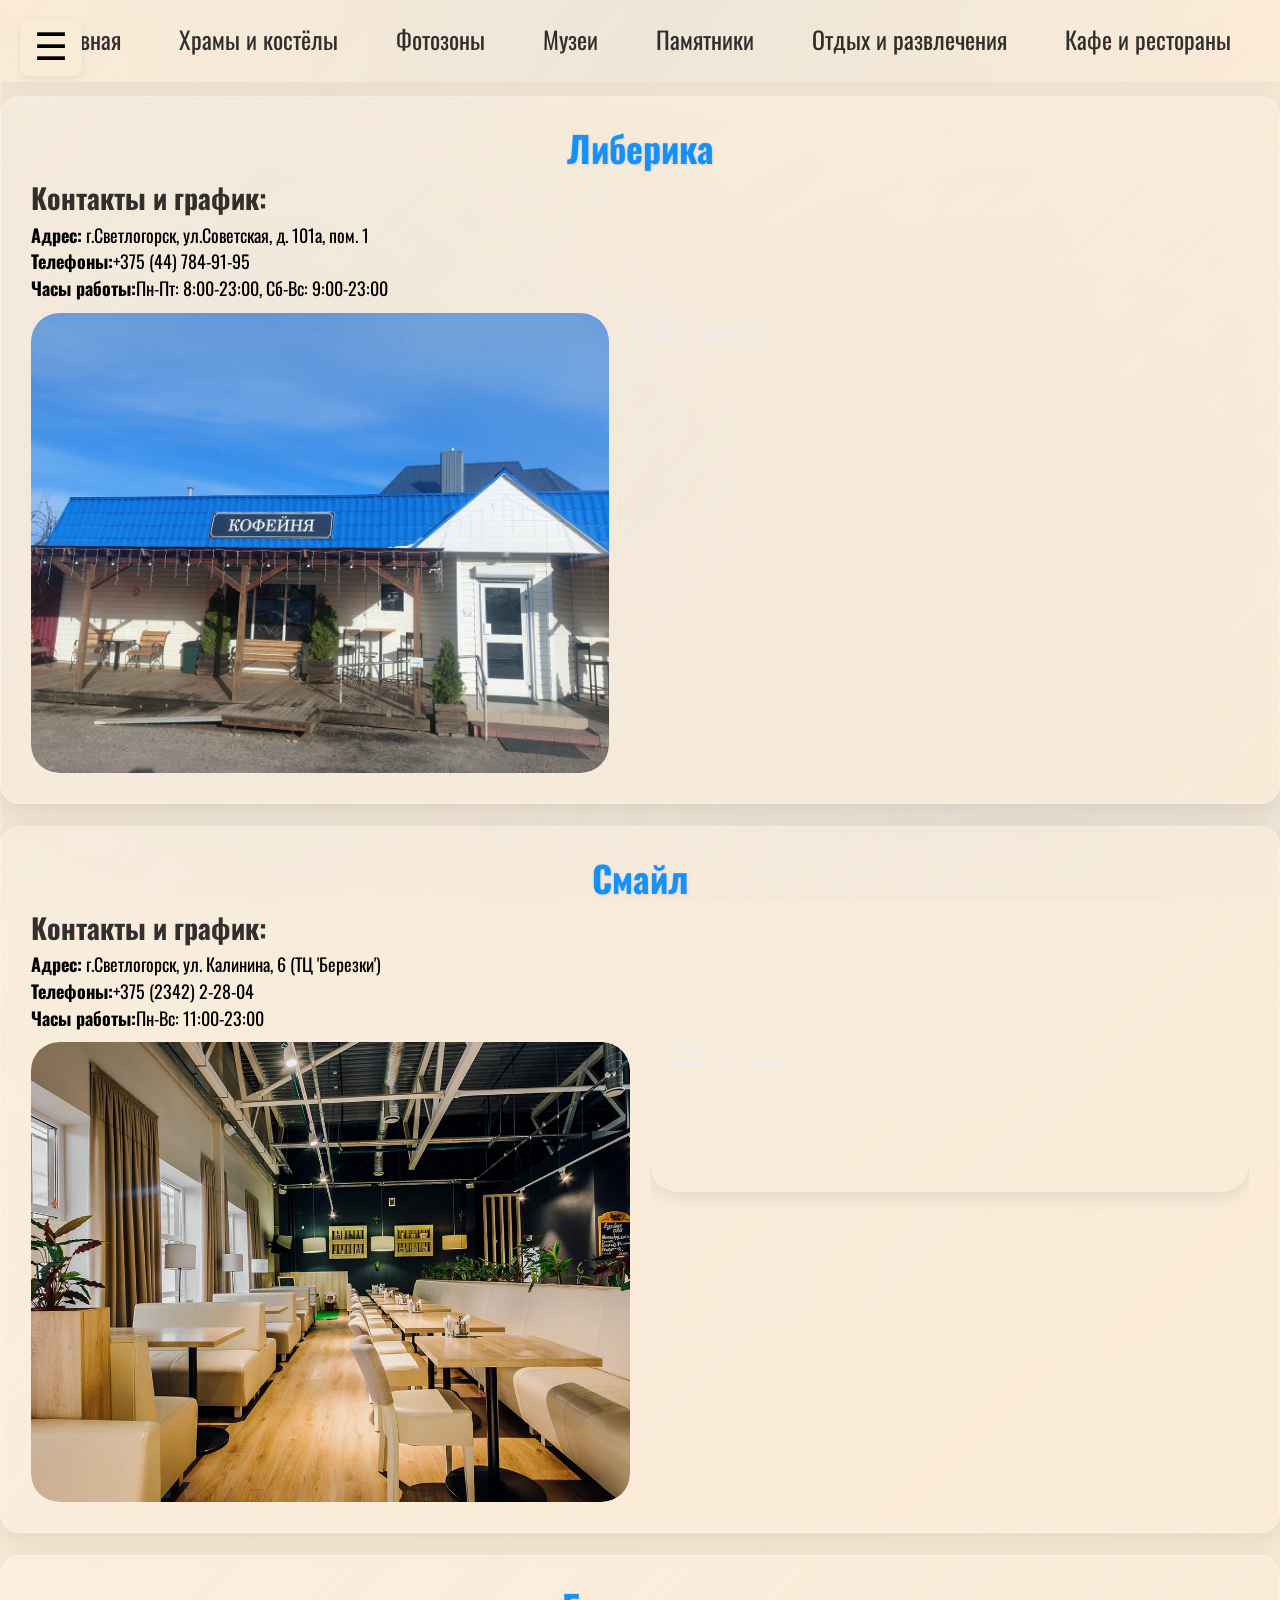
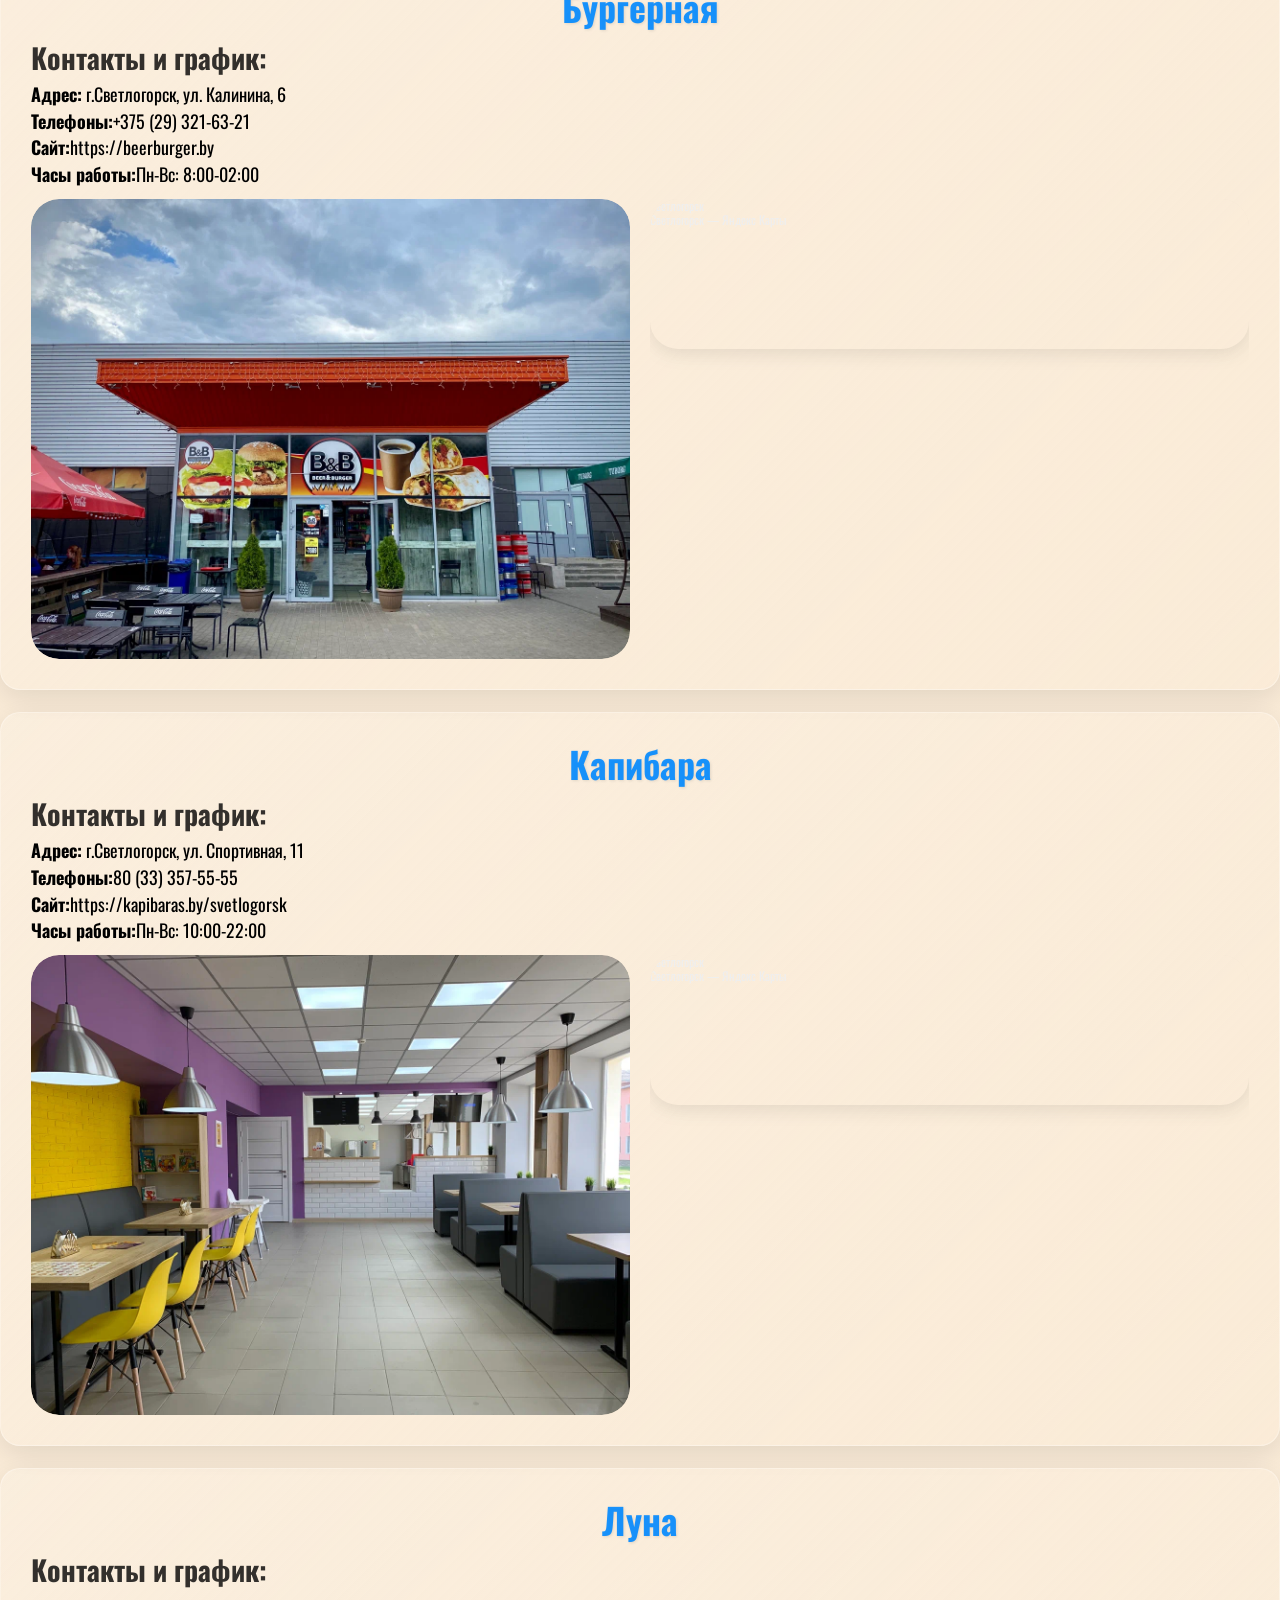
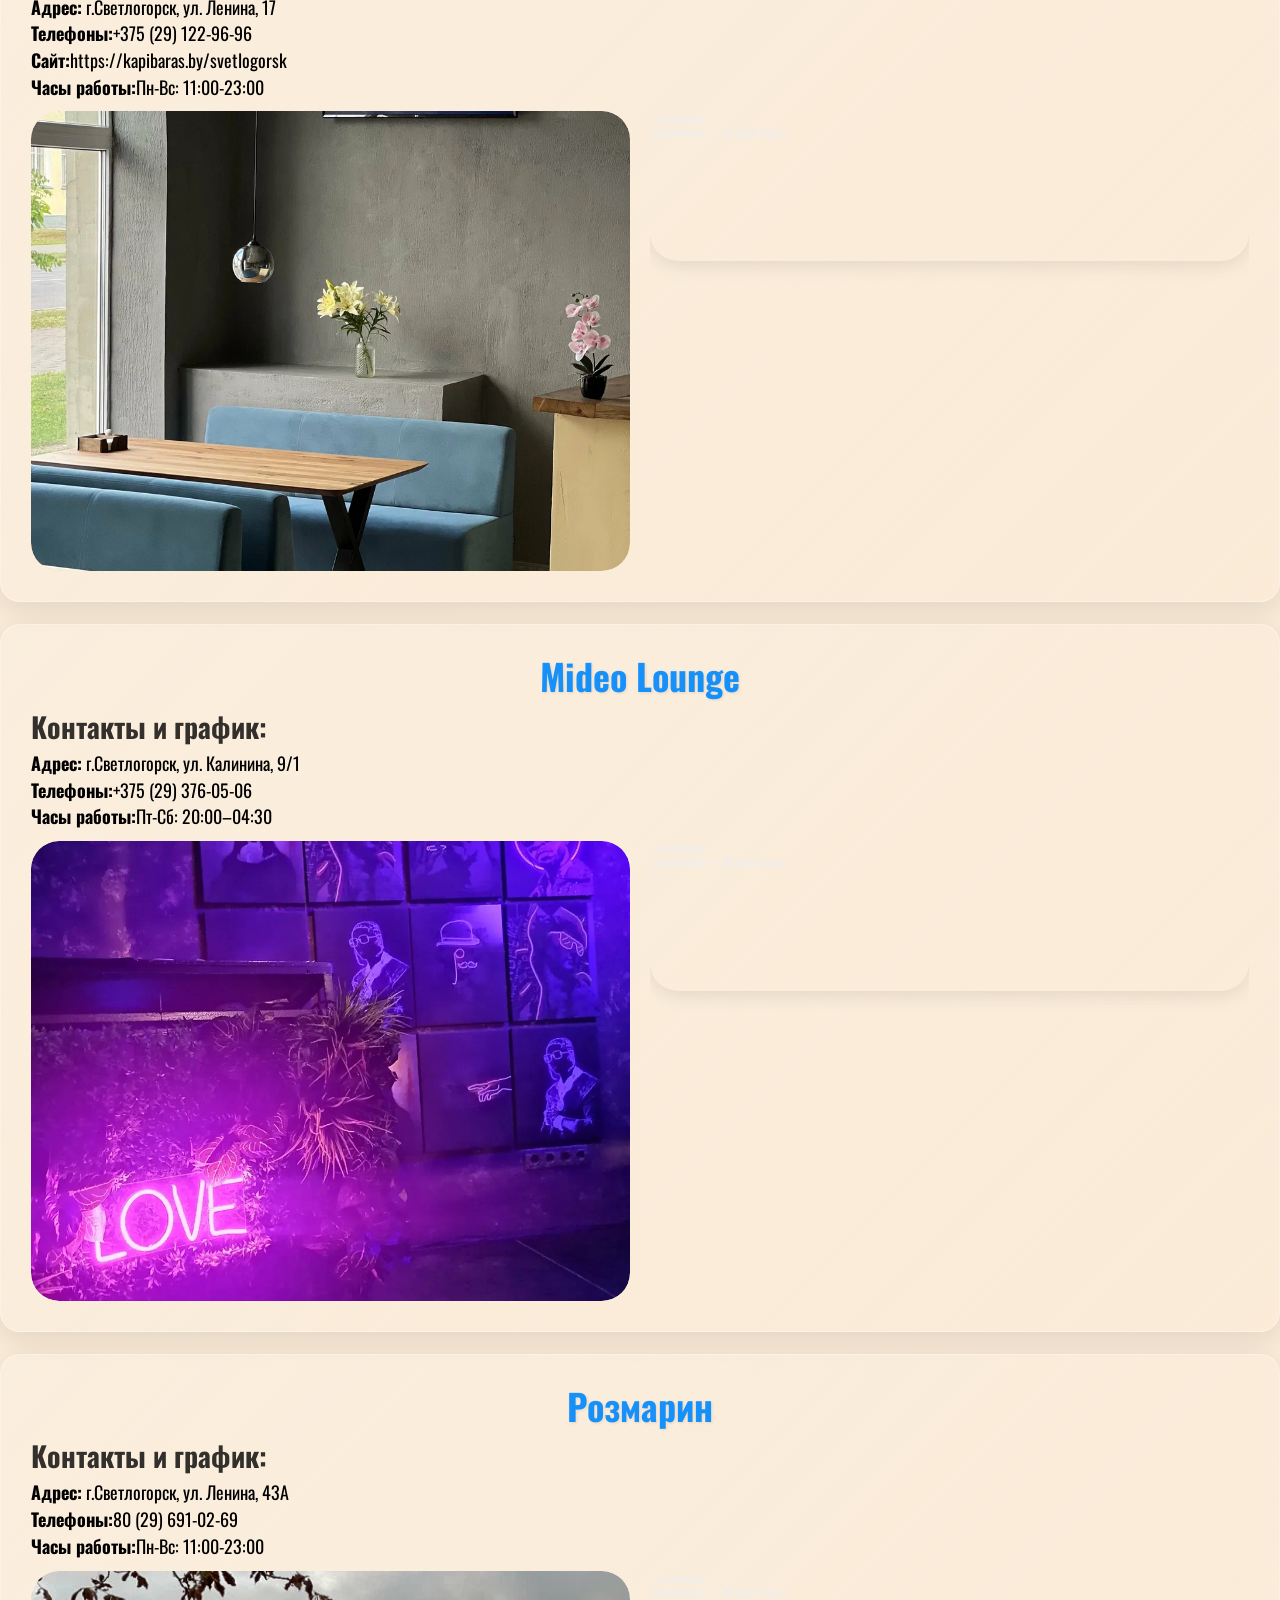
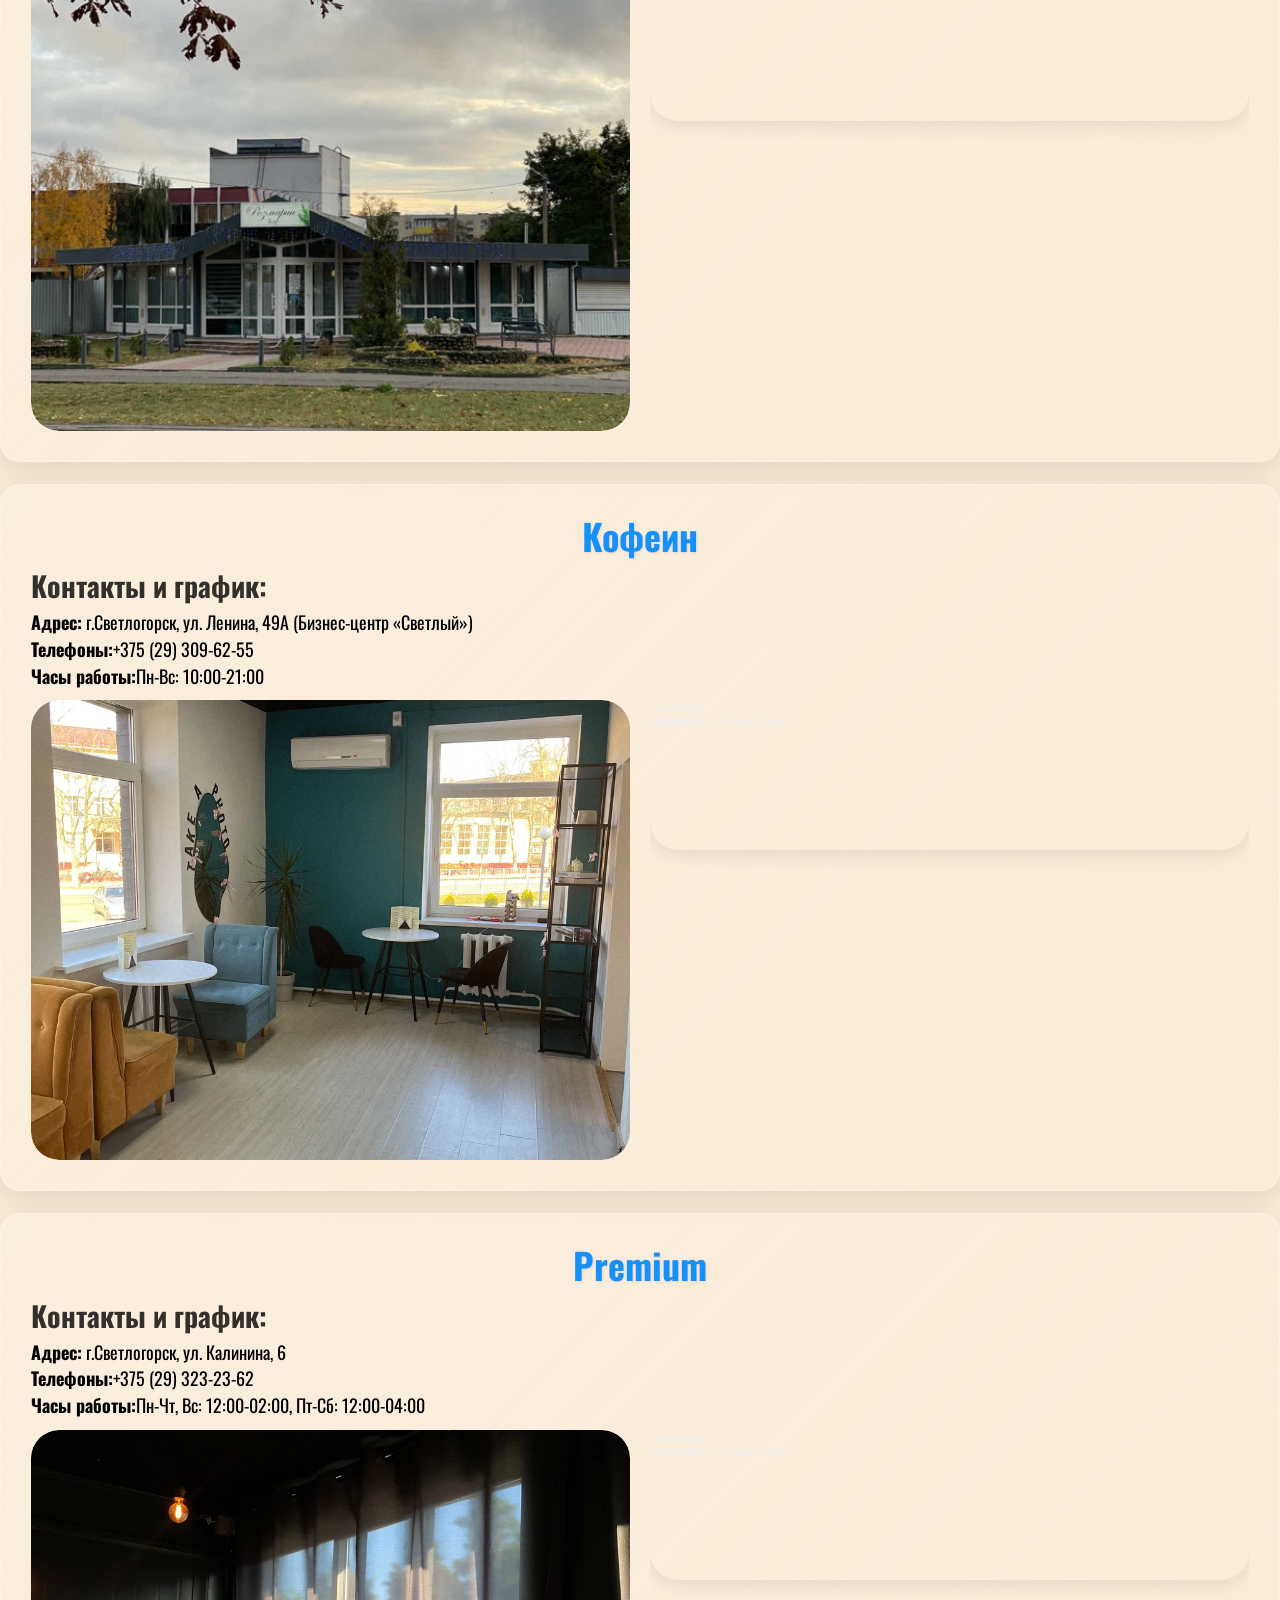
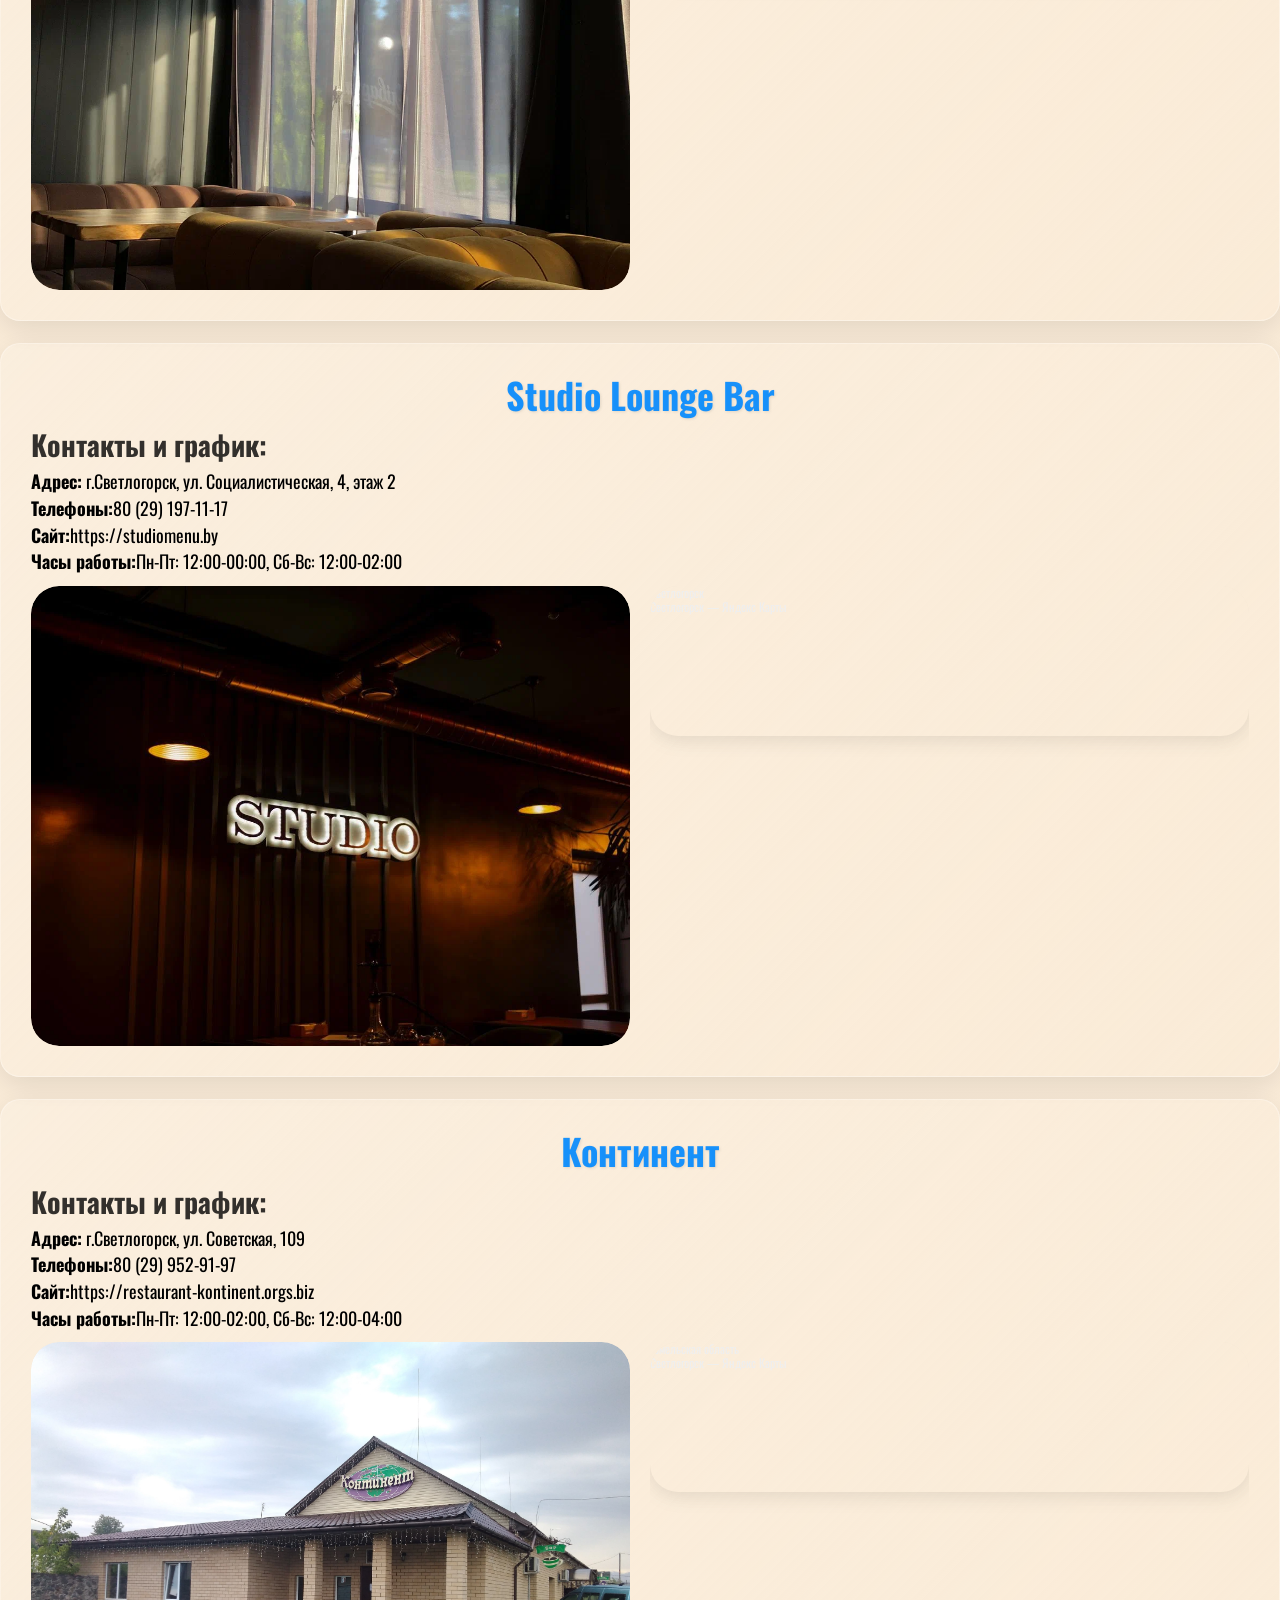
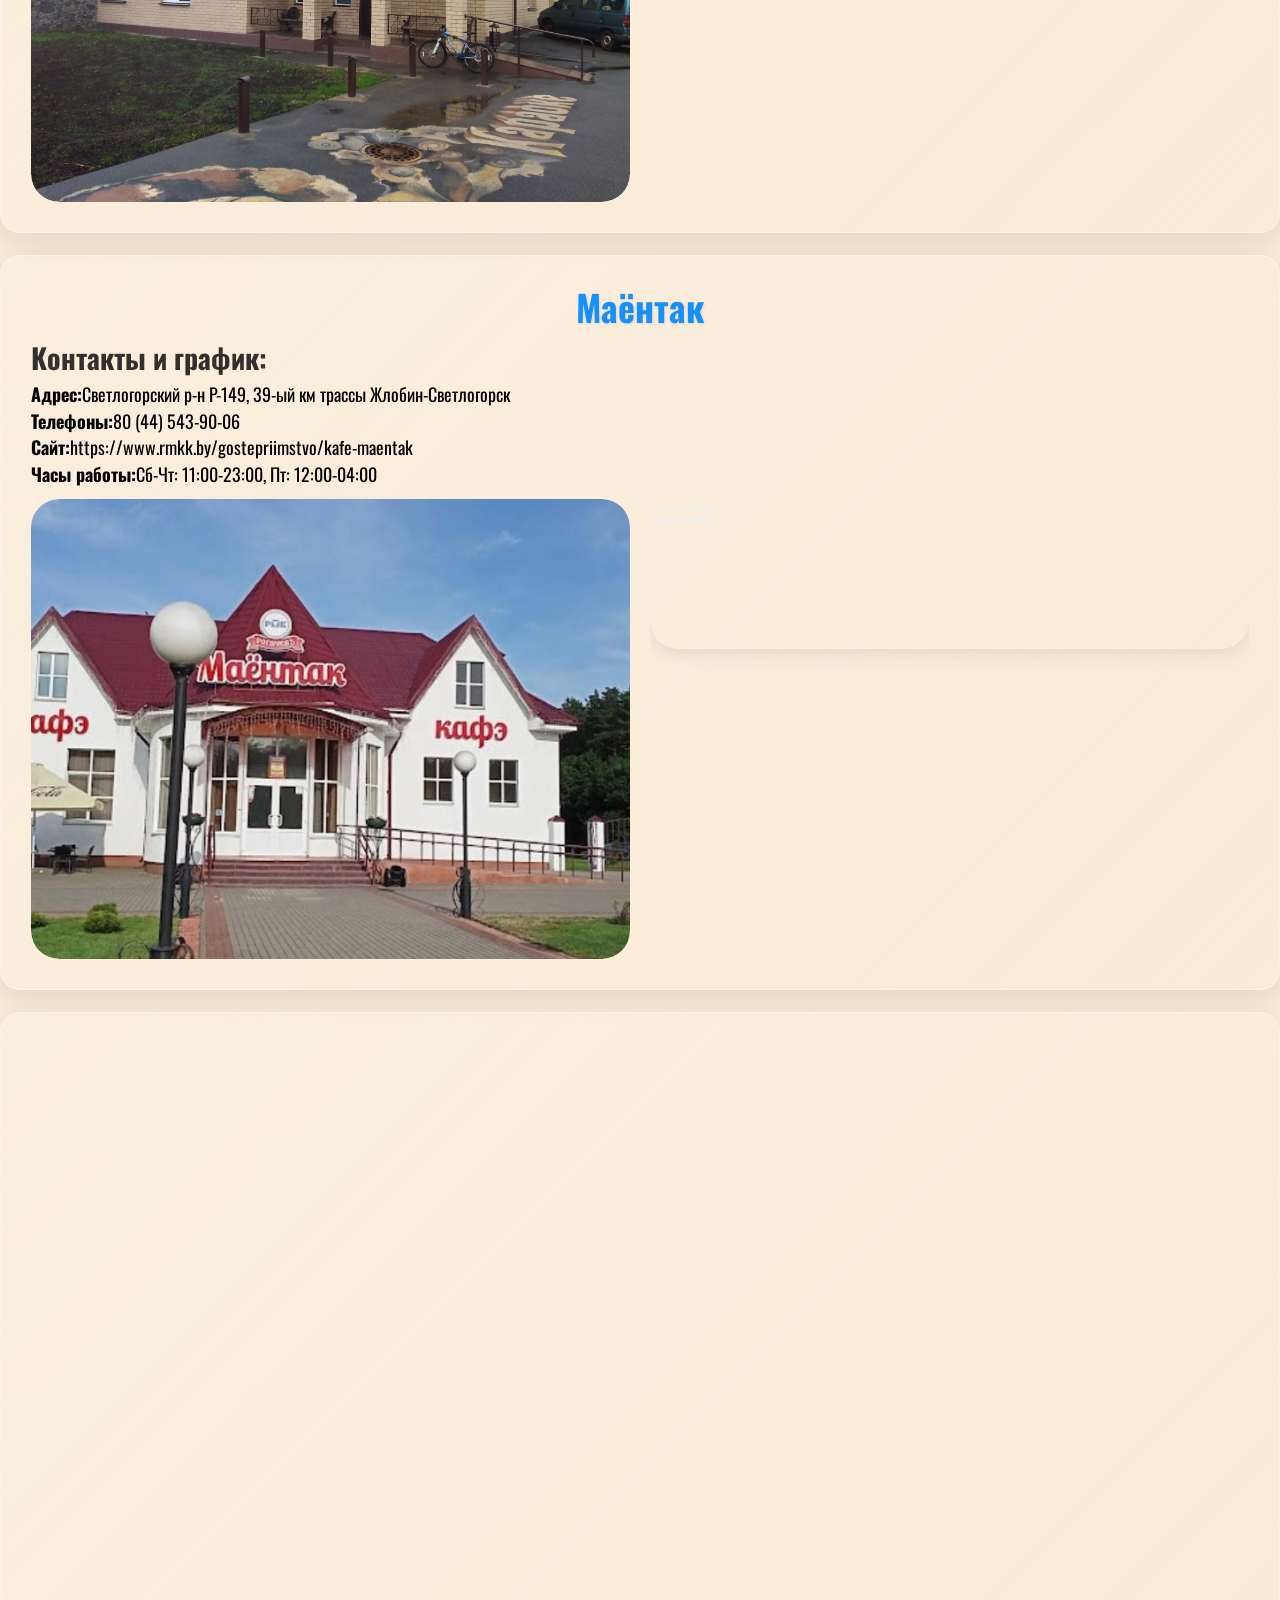
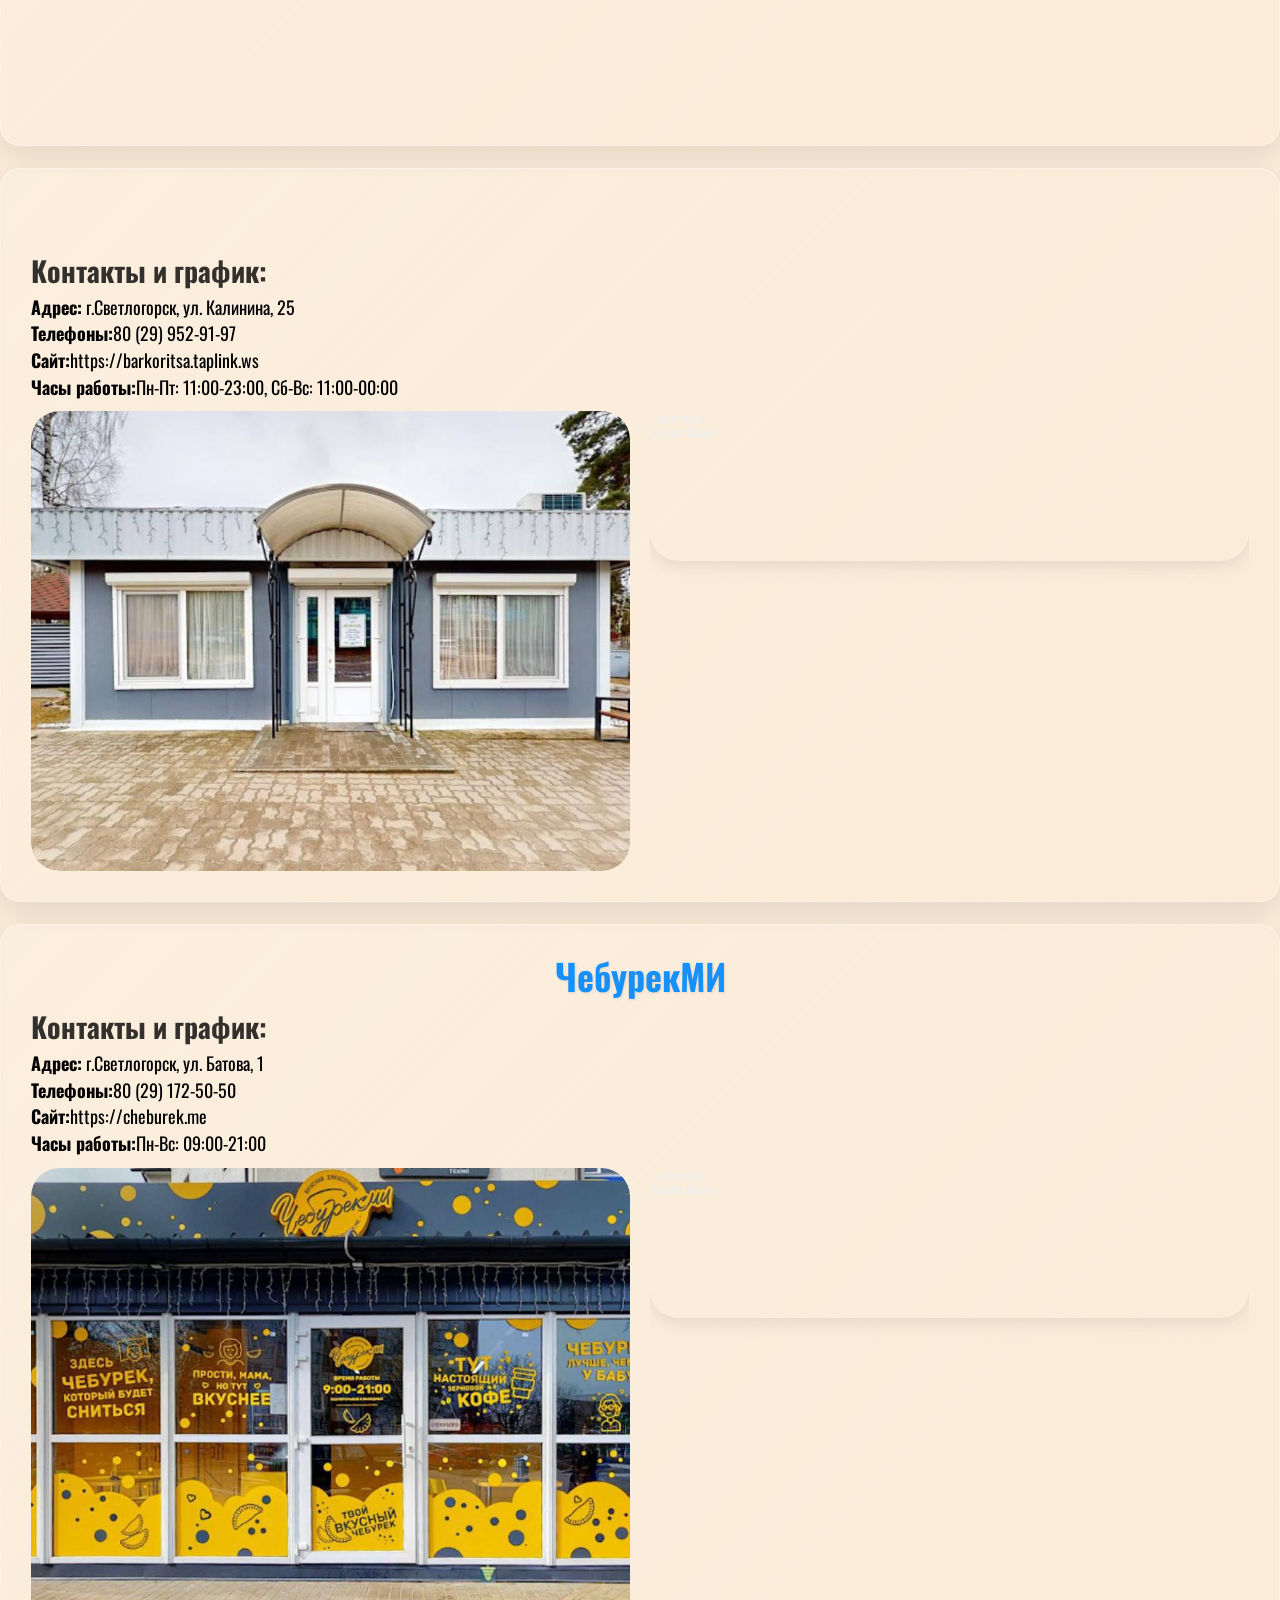
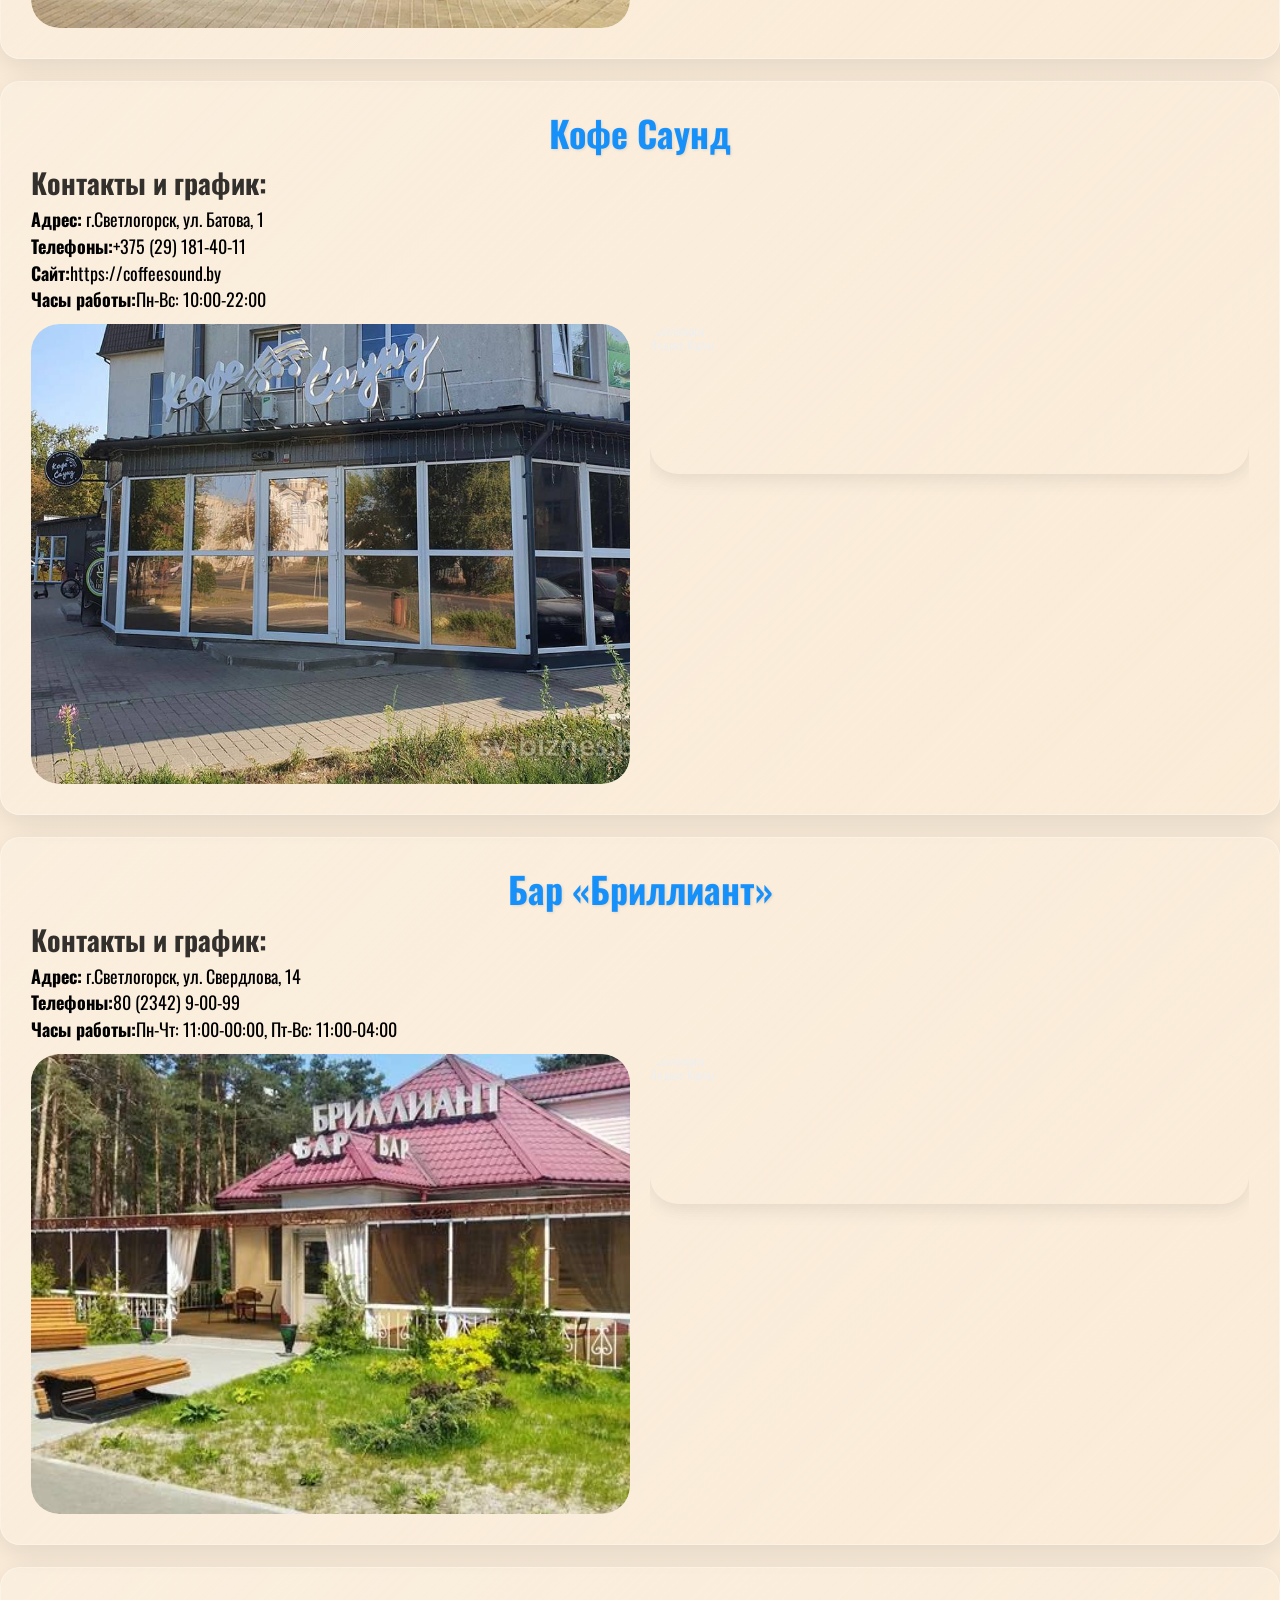
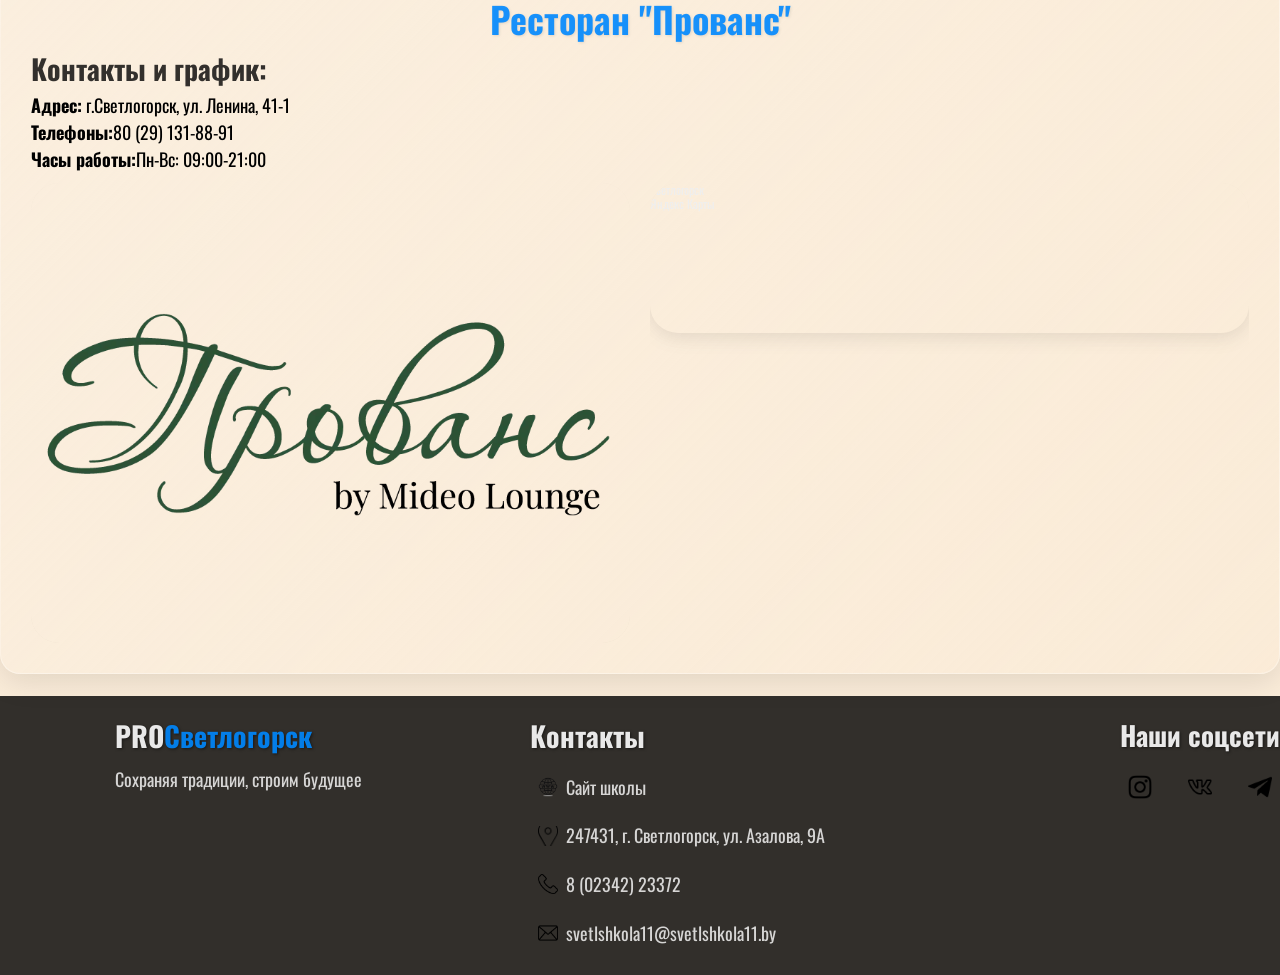
==== cafe.html @ 997e1ad8 "a" ====
<!DOCTYPE html>
<html lang="en">
<head>
    <meta charset="UTF-8">
    <meta name="viewport" content="width=device-width, initial-scale=1.0">
    <meta name="description" content="">
    <meta name="keywords" content="">
    <link type="image/x-icon" href="img/png/fav.ico" rel="shortcut icon">
    <link type="Image/x-icon" href="img/png/fav.ico" rel="icon">
    <link rel="preconnect" href="https://fonts.googleapis.com">
    <link rel="preconnect" href="https://fonts.gstatic.com" crossorigin>
    <link href="https://fonts.googleapis.com/css2?family=Oswald:wght@200..700&display=swap" rel="stylesheet">
    <link rel="stylesheet" href="normalize.css">
    <link rel="stylesheet" href="style.css">
    <title>Кафе и рестораны</title>
</head>
<body>

    <div class="burger-menu" id="burgerMenu">
        <span class="burger-icon" id="burgerIcon">&#9776;</span>
        <nav class="burger-nav" id="burgerNav">
            <span class="close-burger" id="closeBurger">&times;</span>
            <ul>
                <li><a href="#liberica">Либерика</a></li>
                <li><a href="#smile">Смайл</a></li>
                <li><a href="#burger">Бургерная</a></li>
                <li><a href="#kapibara">Капибара</a></li>
                <li><a href="#luna">Луна</a></li>
                <li><a href="#mideo">Mideo Lounge</a></li>
                <li><a href="#rozmarin">Розмарин</a></li>
                <li><a href="#kofein">Кофеин</a></li>
                <li><a href="#premium">Premium</a></li>
                <li><a href="#studio">Studio Lounge Bar</a></li>
                <li><a href="#kontinent">Континент</a></li>
                <li><a href="#maentak">Маёнтак</a></li>
                <li><a href="#matrix">Боулинг-клуб «Матрица»</a></li>
                <li><a href="#koritsa">Корица</a></li>
                <li><a href="#cheburekmi">ЧебурекМИ</a></li>
                <li><a href="#coffeesound">Кофе Саунд</a></li>
                <li><a href="#brilliant">Бар «Бриллиант»</a></li>
                <li><a href="#provence">Ресторан "Прованс"</a></li>
            </ul>
        </nav>
    </div>

    <header>
        <div class="burger-menu540" id="burgerMenu">
            <span class="burger-icon540" id="burgerIcon">Навигация</span>
            <nav class="burger-nav540" id="burgerNav">
                <span class="close-burger540" id="closeBurger">&times;</span>
                <ul>
                     <li><a href="index.html">Главная</a></li>
                    <li><a href="chram.html">Храмы и костёлы</a></li>
                    <li><a href="photo.html">Фотозоны</a></li>
                    <li><a href="musei.html">Музеи</a></li>
                    <li><a href="pamyat.html">Памятники</a></li>
                    <li><a href="otdyx.html">Отдых и развлечения</a></li>
                    <li><a href="cafe.html">Кафе и рестораны</a></li>
                </ul>
            </nav>
        </div>
        <div class="header__top">
            <div class="container">
                <div class="menu">
                    <ul>
                        <li><a href="index.html">Главная</a></li>
                        <li><a href="chram.html">Храмы и костёлы</a></li>
                        <li><a href="photo.html">Фотозоны</a></li>
                        <li><a href="musei.html">Музеи</a></li>
                        <li><a href="pamyat.html">Памятники</a></li>
                        <li><a href="otdyx.html">Отдых и развлечения</a></li>
                        <li><a href="cafe.html">Кафе и рестораны</a></li>
                    </ul>
                </div>
            </div>
        </div>
        <div class="header__bot">
        </div>
    </header>
    <section class="otdel__info">
        <div class="container">
            <div class="cards">
                <div class="card" id="liberica">
                    <h2>Либерика</h2>
                    <h3>Контакты и график:</h3>
                    <ul>
                        <li><strong>Адрес:</strong> г.Светлогорск, ул.Советская, д. 101а, пом. 1</li>
                        <li><strong>Телефоны:</strong><a href="tel:+375447849195">+375 (44) 784-91-95</a></li>
                        <li><strong>Часы работы:</strong>Пн-Пт: 8:00-23:00, Сб-Вс: 9:00-23:00</li>
                    </ul>
                    <div class="card__info">
                        <div class="card__photo">
                            <img src="img/png/cafe1.webp" alt="cafe">
                        </div>
                        <div class="cr__map" style="position:relative;overflow:hidden;">
                            <a href="https://yandex.by/maps/26004/svetlogorsk/?utm_medium=mapframe&utm_source=maps" style="color:#eee;font-size:12px;position:absolute;top:0px;">Светлогорск</a>
                            <a href="https://yandex.by/maps/26004/svetlogorsk/?ll=29.747437%2C52.638825&utm_medium=mapframe&utm_source=maps&z=20.65" style="color:#eee;font-size:12px;position:absolute;top:14px;">Светлогорск — Яндекс Карты</a>
                            <iframe src="https://yandex.by/map-widget/v1/?ll=29.747437%2C52.638825&z=20.65" width="620" height="460" frameborder="0" allowfullscreen="true" style="position:relative;"></iframe>
                        </div>
                    </div>
                </div>
                <div class="card" id="smile">
                    <h2>Смайл</h2>
                    <h3>Контакты и график:</h3>
                    <ul>
                        <li><strong>Адрес:</strong> г.Светлогорск, ул. Калинина, 6 (ТЦ 'Березки')</li>
                        <li><strong>Телефоны:</strong><a href="tel:+375234222804">+375 (2342) 2-28-04</a></li>
                        <li><strong>Часы работы:</strong>Пн-Вс: 11:00-23:00</li>
                    </ul>
                    <div class="card__info">
                        <div class="card__photo">
                            <img src="img/png/cafe2.webp" alt="cafe">
                        </div>
                        <div class="card__map">
                            <div class="cr__map" style="position:relative;overflow:hidden;">
                                <a href="https://yandex.by/maps/26004/svetlogorsk/?utm_medium=mapframe&utm_source=maps" style="color:#eee;font-size:12px;position:absolute;top:0px;">Светлогорск</a>
                                <a href="https://yandex.by/maps/26004/svetlogorsk/?indoorLevel=1&ll=29.734857%2C52.628182&utm_medium=mapframe&utm_source=maps&z=20.45" style="color:#eee;font-size:12px;position:absolute;top:14px;">Светлогорск — Яндекс Карты</a>
                                <iframe src="https://yandex.by/map-widget/v1/?indoorLevel=1&ll=29.734857%2C52.628182&z=20.45" width="620" height="460" frameborder="0" allowfullscreen="true" style="position:relative;"></iframe>
                            </div>
                        </div>
                    </div>
                </div>
                <div class="card" id="burger">
                    <h2>Бургерная</h2>
                    <h3>Контакты и график:</h3>
                    <ul>
                        <li><strong>Адрес:</strong> г.Светлогорск, ул. Калинина, 6</li>
                        <li><strong>Телефоны:</strong><a href="tel:+375293216321">+375 (29) 321-63-21</a></li>
                        <li><strong>Сайт:</strong><a href="https://beerburger.by" target="_blank">https://beerburger.by</a></li>
                        <li><strong>Часы работы:</strong>Пн-Вс: 8:00-02:00</li>
                    </ul>
                    <div class="card__info">
                        <div class="card__photo">
                            <img src="img/png/cafe3.webp" alt="cafe">
                        </div>
                        <div class="card__map">
                            <div class="cr__map" style="position:relative;overflow:hidden;">
                                <a href="https://yandex.by/maps/26004/svetlogorsk/?utm_medium=mapframe&utm_source=maps" style="color:#eee;font-size:12px;position:absolute;top:0px;">Светлогорск</a>
                                <a href="https://yandex.by/maps/26004/svetlogorsk/?indoorLevel=1&ll=29.736048%2C52.627146&utm_medium=mapframe&utm_source=maps&z=20.6" style="color:#eee;font-size:12px;position:absolute;top:14px;">Светлогорск — Яндекс Карты</a>
                                <iframe src="https://yandex.by/map-widget/v1/?indoorLevel=1&ll=29.736048%2C52.627146&z=20.6" width="620" height="460" frameborder="0" allowfullscreen="true" style="position:relative;"></iframe>
                            </div>
                        </div>
                    </div>
                </div>
                <div class="card" id="kapibara">
                    <h2>Капибара</h2>
                    <h3>Контакты и график:</h3>
                    <ul>
                        <li><strong>Адрес:</strong> г.Светлогорск, ул. Спортивная, 11</li>
                        <li><strong>Телефоны:</strong><a href="tel:80333575555">80 (33) 357-55-55</a></li>
                        <li><strong>Сайт:</strong><a href="https://kapibaras.by/svetlogorsk" target="_blank">https://kapibaras.by/svetlogorsk</a></li>
                        <li><strong>Часы работы:</strong>Пн-Вс: 10:00-22:00</li>
                    </ul>
                    <div class="card__info">
                        <div class="card__photo">
                            <img src="img/png/cafe4.webp" alt="cafe">
                        </div>
                        <div class="card__map">
                            <div class="cr__map" style="position:relative;overflow:hidden;">
                                <a href="https://yandex.by/maps/26004/svetlogorsk/?utm_medium=mapframe&utm_source=maps" style="color:#eee;font-size:12px;position:absolute;top:0px;">Светлогорск</a>
                                <a href="https://yandex.by/maps/26004/svetlogorsk/?ll=29.749669%2C52.630924&utm_medium=mapframe&utm_source=maps&z=21" style="color:#eee;font-size:12px;position:absolute;top:14px;">Светлогорск — Яндекс Карты</a>
                                <iframe src="https://yandex.by/map-widget/v1/?ll=29.749669%2C52.630924&z=21" width="620" height="460" frameborder="0" allowfullscreen="true" style="position:relative;"></iframe>
                            </div>
                        </div>
                    </div>
                </div>
                <div class="card" id="luna">
                    <h2>Луна</h2>
                    <h3>Контакты и график:</h3>
                    <ul>
                        <li><strong>Адрес:</strong> г.Светлогорск, ул. Ленина, 17</li>
                        <li><strong>Телефоны:</strong><a href="tel:+375291229696">+375 (29) 122-96-96</a></li>
                        <li><strong>Сайт:</strong><a href="https://kapibaras.by/svetlogorsk" target="_blank">https://kapibaras.by/svetlogorsk</a></li>
                        <li><strong>Часы работы:</strong>Пн-Вс: 11:00-23:00</li>
                    </ul>
                    <div class="card__info">
                        <div class="card__photo">
                            <img src="img/png/cafe5.webp" alt="cafe">
                        </div>
                        <div class="card__map">
                            <div class="cr__map" style="position:relative;overflow:hidden;">
                                <a href="https://yandex.by/maps/26004/svetlogorsk/?utm_medium=mapframe&utm_source=maps" style="color:#eee;font-size:12px;position:absolute;top:0px;">Светлогорск</a>
                                <a href="https://yandex.by/maps/26004/svetlogorsk/?ll=29.756331%2C52.628864&utm_medium=mapframe&utm_source=maps&z=20.6" style="color:#eee;font-size:12px;position:absolute;top:14px;">Светлогорск — Яндекс Карты</a>
                                <iframe src="https://yandex.by/map-widget/v1/?ll=29.756331%2C52.628864&z=20.6" width="620" height="460" frameborder="0" allowfullscreen="true" style="position:relative;"></iframe>
                            </div>
                        </div>
                    </div>
                </div>
                <div class="card" id="mideo">
                    <h2>Mideo Lounge</h2>
                    <h3>Контакты и график:</h3>
                    <ul>
                        <li><strong>Адрес:</strong> г.Светлогорск, ул. Калинина, 9/1</li>
                        <li><strong>Телефоны:</strong><a href="tel:+375293760506">+375 (29) 376-05-06</a></li>
                        <li><strong>Часы работы:</strong>Пт-Сб: 20:00–04:30</li>
                    </ul>
                    <div class="card__info">
                        <div class="card__photo">
                            <img src="img/png/cafe6.webp" alt="cafe">
                        </div>
                        <div class="card__map">
                            <div class="cr__map" style="position:relative;overflow:hidden;">
                                <a href="https://yandex.by/maps/26004/svetlogorsk/?utm_medium=mapframe&utm_source=maps" style="color:#eee;font-size:12px;position:absolute;top:0px;">Светлогорск</a>
                                <a href="https://yandex.by/maps/26004/svetlogorsk/?ll=29.730479%2C52.625620&utm_medium=mapframe&utm_source=maps&z=21" style="color:#eee;font-size:12px;position:absolute;top:14px;">Светлогорск — Яндекс Карты</a>
                                <iframe src="https://yandex.by/map-widget/v1/?ll=29.730479%2C52.625620&z=21" width="620" height="460" frameborder="0" allowfullscreen="true" style="position:relative;"></iframe>
                            </div>
                        </div>
                    </div>
                </div>
                <div class="card" id="rozmarin">
                    <h2>Розмарин</h2>
                    <h3>Контакты и график:</h3>
                    <ul>
                        <li><strong>Адрес:</strong> г.Светлогорск, ул. Ленина, 43А</li>
                        <li><strong>Телефоны:</strong><a href="tel:80296910269">80 (29) 691-02-69</a></li>
                        <li><strong>Часы работы:</strong>Пн-Вс: 11:00-23:00</li>
                    </ul>
                    <div class="card__info">
                        <div class="card__photo">
                            <img src="img/png/cafe7.webp" alt="cafe">
                        </div>
                        <div class="card__map">
                            <div class="cr__map" style="position:relative;overflow:hidden;">
                                <a href="https://yandex.by/maps/26004/svetlogorsk/?utm_medium=mapframe&utm_source=maps" style="color:#eee;font-size:12px;position:absolute;top:0px;">Светлогорск</a>
                                <a href="https://yandex.by/maps/26004/svetlogorsk/?ll=29.744939%2C52.633164&utm_medium=mapframe&utm_source=maps&z=21" style="color:#eee;font-size:12px;position:absolute;top:14px;">Светлогорск — Яндекс Карты</a>
                                <iframe src="https://yandex.by/map-widget/v1/?ll=29.744939%2C52.633164&z=21" width="620" height="460" frameborder="0" allowfullscreen="true" style="position:relative;"></iframe>
                            </div>
                        </div>
                    </div>
                </div>
                <div class="card" id="kofein">
                    <h2>Кофеин</h2>
                    <h3>Контакты и график:</h3>
                    <ul>
                        <li><strong>Адрес:</strong> г.Светлогорск, ул. Ленина, 49А (Бизнес-центр «Светлый»)</li>
                        <li><strong>Телефоны:</strong><a href="tel:+375293096255">+375 (29) 309-62-55</a></li>
                        <li><strong>Часы работы:</strong>Пн-Вс: 10:00-21:00</li>
                    </ul>
                    <div class="card__info">
                        <div class="card__photo">
                            <img src="img/png/cafe8.webp" alt="cafe">
                        </div>
                        <div class="card__map">
                            <div class="cr__map" style="position:relative;overflow:hidden;">
                                <a href="https://yandex.by/maps/26004/svetlogorsk/?utm_medium=mapframe&utm_source=maps" style="color:#eee;font-size:12px;position:absolute;top:0px;">Светлогорск</a>
                                <a href="https://yandex.by/maps/26004/svetlogorsk/?ll=29.737858%2C52.635715&utm_medium=mapframe&utm_source=maps&z=21" style="color:#eee;font-size:12px;position:absolute;top:14px;">Светлогорск — Яндекс Карты</a>
                                <iframe src="https://yandex.by/map-widget/v1/?ll=29.737858%2C52.635715&z=21" width="620" height="460" frameborder="0" allowfullscreen="true" style="position:relative;"></iframe>
                            </div>
                        </div>
                    </div>
                </div>
                <div class="card" id="premium">
                    <h2>Premium</h2>
                    <h3>Контакты и график:</h3>
                    <ul>
                        <li><strong>Адрес:</strong> г.Светлогорск, ул. Калинина, 6</li>
                        <li><strong>Телефоны:</strong><a href="tel:+375293232362">+375 (29) 323-23-62</a></li>
                        <li><strong>Часы работы:</strong>Пн-Чт, Вс: 12:00-02:00, Пт-Сб: 12:00-04:00</li>
                    </ul>
                    <div class="card__info">
                        <div class="card__photo">
                            <img src="img/png/cafe9.webp" alt="cafe">
                        </div>
                        <div class="card__map">
                            <div class="cr__map" style="position:relative;overflow:hidden;">
                                <a href="https://yandex.by/maps/26004/svetlogorsk/?utm_medium=mapframe&utm_source=maps" style="color:#eee;font-size:12px;position:absolute;top:0px;">Светлогорск</a>
                                <a href="https://yandex.by/maps/26004/svetlogorsk/?indoorLevel=1&ll=29.736048%2C52.627146&utm_medium=mapframe&utm_source=maps&z=20.6" style="color:#eee;font-size:12px;position:absolute;top:14px;">Светлогорск — Яндекс Карты</a>
                                <iframe src="https://yandex.by/map-widget/v1/?indoorLevel=1&ll=29.736048%2C52.627146&z=20.6" width="620" height="460" frameborder="0" allowfullscreen="true" style="position:relative;"></iframe>
                            </div>
                        </div>
                    </div>
                </div>
                <div class="card" id="studio">
                    <h2>Studio Lounge Bar</h2>
                    <h3>Контакты и график:</h3>
                    <ul>
                        <li><strong>Адрес:</strong> г.Светлогорск, ул. Социалистическая, 4, этаж 2</li>
                        <li><strong>Телефоны:</strong><a href="tel:80291971117">80 (29) 197-11-17</a></li>
                        <li><strong>Сайт:</strong><a href="https://studiomenu.by" target="_blank">https://studiomenu.by</a></li>
                        <li><strong>Часы работы:</strong>Пн-Пт: 12:00-00:00, Сб-Вс: 12:00-02:00</li>
                    </ul>
                    <div class="card__info">
                        <div class="card__photo">
                            <img src="img/png/cafe10.webp" alt="cafe">
                        </div>
                        <div class="card__map">
                            <div class="cr__map" style="position:relative;overflow:hidden;">
                                <a href="https://yandex.by/maps/26004/svetlogorsk/?utm_medium=mapframe&utm_source=maps" style="color:#eee;font-size:12px;position:absolute;top:0px;">Светлогорск</a>
                                <a href="https://yandex.by/maps/26004/svetlogorsk/?ll=29.749396%2C52.637285&utm_medium=mapframe&utm_source=maps&z=21" style="color:#eee;font-size:12px;position:absolute;top:14px;">Светлогорск — Яндекс Карты</a>
                                <iframe src="https://yandex.by/map-widget/v1/?ll=29.749396%2C52.637285&z=21" width="620" height="460" frameborder="0" allowfullscreen="true" style="position:relative;"></iframe>
                            </div>
                        </div>
                    </div>
                </div>
                <div class="card" id="kontinent">
                    <h2>Континент</h2>
                    <h3>Контакты и график:</h3>
                    <ul>
                        <li><strong>Адрес:</strong> г.Светлогорск, ул. Советская, 109</li>
                        <li><strong>Телефоны:</strong><a href="tel:80299529197">80 (29) 952-91-97</a></li>
                        <li><strong>Сайт:</strong><a href="https://restaurant-kontinent.orgs.biz" target="_blank">https://restaurant-kontinent.orgs.biz</a></li>
                        <li><strong>Часы работы:</strong>Пн-Пт: 12:00-02:00, Сб-Вс: 12:00-04:00</li>
                    </ul>
                    <div class="card__info">
                        <div class="card__photo">
                            <img src="img/png/ot7.jpg" alt="cafe">
                        </div>
                        <div class="card__map">
                            <div class="cr__map" style="position:relative;overflow:hidden;">
                                <a href="https://yandex.by/maps/29631/gomel-district/?utm_medium=mapframe&utm_source=maps" style="color:#eee;font-size:12px;position:absolute;top:0px;">Гомельская область</a>
                                <a href="https://yandex.by/maps/29631/gomel-district/?ll=29.744813%2C52.640065&utm_medium=mapframe&utm_source=maps&z=19.05" style="color:#eee;font-size:12px;position:absolute;top:14px;">Светлогорск — Яндекс Карты</a>
                                <iframe src="https://yandex.by/map-widget/v1/?ll=29.744813%2C52.640065&z=19.05" width="620" height="460" frameborder="0" allowfullscreen="true" style="position:relative;"></iframe>
                            </div>
                        </div>
                    </div>
                </div>
                <div class="card" id="maentak">
                    <h2>Маёнтак</h2>
                    <h3>Контакты и график:</h3>
                    <ul>
                        <li><strong>Адрес:</strong>Светлогорский р-н Р-149, 39-ый км трассы Жлобин-Светлогорск</li>
                        <li><strong>Телефоны:</strong><a href="tel:80445439006">80 (44) 543-90-06</a></li>
                        <li><strong>Сайт:</strong><a href="https://www.rmkk.by/gostepriimstvo/kafe-maentak" target="_blank">https://www.rmkk.by/gostepriimstvo/kafe-maentak</a></li>
                        <li><strong>Часы работы:</strong>Сб-Чт: 11:00-23:00, Пт: 12:00-04:00</li>
                    </ul>
                    <div class="card__info">
                        <div class="card__photo">
                            <img src="img/png/cafe12.jpg" alt="cafe">
                        </div>
                        <div class="card__map">
                            <div class="cr__map" style="position:relative;overflow:hidden;">
                                <a href="https://yandex.by/maps?utm_medium=mapframe&utm_source=maps" style="color:#eee;font-size:12px;position:absolute;top:0px;">Яндекс Карты</a>
                                <a href="https://yandex.by/maps/?ll=29.659632%2C52.679606&utm_medium=mapframe&utm_source=maps&z=20.05" style="color:#eee;font-size:12px;position:absolute;top:14px;">Яндекс Карты</a>
                                <iframe src="https://yandex.by/map-widget/v1/?ll=29.659632%2C52.679606&z=20.05" width="620" height="460" frameborder="0" allowfullscreen="true" style="position:relative;"></iframe>
                            </div>
                        </div>
                    </div>
                </div>
                <div class="card" id="matrix">
                    <h2>Боулинг-клуб «Матрица»</h2>
                    <h3>Контакты и график:</h3>
                    <ul>
                        <li><strong>Адрес:</strong> г.Светлогорск, ул. Лесная, 7</li>
                        <li><strong>Телефоны:</strong><a href="tel:+375447070718">+375 (44) 707-07-18</a>,<a href="tel:+375296212428"> +375 (29) 621-24-28</a></li>
                        <li><strong>Сайт:</strong><a href="https://matrixclub.by" target="_blank">https://matrixclub.by</a></li>
                        <li><strong>Часы работы:</strong>Пн – выходной, Вт-Чт: 17:00-23:00, Пт-Сб: 12:00-02:00, Вс: 12:00-23:00</li>
                    </ul>
                    <div class="card__info">
                        <div class="card__photo">
                            <img src="img/png/ot1.jpg" alt="cafe">
                        </div>
                        <div class="card__map">
                            <div class="cr__map" style="position:relative;overflow:hidden;">
                                <a href="https://yandex.by/maps/26004/svetlogorsk/?utm_medium=mapframe&utm_source=maps" style="color:#eee;font-size:12px;position:absolute;top:0px;">Светлогорск</a>
                                <a href="https://yandex.by/maps/26004/svetlogorsk/?ll=29.759235%2C52.624986&utm_medium=mapframe&utm_source=maps&z=19.6" style="color:#eee;font-size:12px;position:absolute;top:14px;">Светлогорск — Яндекс Карты</a>
                                <iframe src="https://yandex.by/map-widget/v1/?ll=29.759235%2C52.624986&z=19.6" width="620" height="460" frameborder="0" allowfullscreen="true" style="position:relative;"></iframe>
                            </div>
                        </div>
                    </div>
                </div>
                <div class="card" id="koritsa">
                    <h2>Корица</h2>
                    <h3>Контакты и график:</h3>
                    <ul>
                        <li><strong>Адрес:</strong> г.Светлогорск, ул. Калинина, 25</li>
                        <li><strong>Телефоны:</strong><a href="tel:80299529197">80 (29) 952-91-97</a></li>
                        <li><strong>Сайт:</strong><a href="https://barkoritsa.taplink.ws" target="_blank">https://barkoritsa.taplink.ws</a></li>
                        <li><strong>Часы работы:</strong>Пн-Пт: 11:00-23:00, Сб-Вс: 11:00-00:00</li>
                    </ul>
                    <div class="card__info">
                        <div class="card__photo">
                            <img src="img/png/cafe14.jpg" alt="cafe">
                        </div>
                        <div class="card__map">
                            <div class="cr__map" style="position:relative;overflow:hidden;">
                                <a href="https://yandex.by/maps/26004/svetlogorsk/?utm_medium=mapframe&utm_source=maps" style="color:#eee;font-size:12px;position:absolute;top:0px;">Светлогорск</a>
                                <a href="https://yandex.by/maps/26004/svetlogorsk/?ll=29.731145%2C52.632170&utm_medium=mapframe&utm_source=maps&z=21" style="color:#eee;font-size:12px;position:absolute;top:14px;">Яндекс Карты</a>
                                <iframe src="https://yandex.by/map-widget/v1/?ll=29.731145%2C52.632170&z=21" width="620" height="460" frameborder="0" allowfullscreen="true" style="position:relative;"></iframe>
                            </div>
                        </div>
                    </div>
                </div>
                <div class="card" id="cheburekmi">
                    <h2>ЧебурекМИ</h2>
                    <h3>Контакты и график:</h3>
                    <ul>
                        <li><strong>Адрес:</strong> г.Светлогорск, ул. Батова, 1</li>
                        <li><strong>Телефоны:</strong><a href="tel:80299529197">80 (29) 172-50-50</a></li>
                        <li><strong>Сайт:</strong><a href="https://cheburek.me" target="_blank">https://cheburek.me</a></li>
                        <li><strong>Часы работы:</strong>Пн-Вс: 09:00-21:00</li>
                    </ul>
                    <div class="card__info">
                        <div class="card__photo">
                            <img src="img/png/cafe15.jpg" alt="cafe">
                        </div>
                        <div class="card__map">
                            <div class="cr__map" style="position:relative;overflow:hidden;">
                                <a href="https://yandex.by/maps/26004/svetlogorsk/?utm_medium=mapframe&utm_source=maps" style="color:#eee;font-size:12px;position:absolute;top:0px;">Светлогорск</a>
                                <a href="https://yandex.by/maps/26004/svetlogorsk/?ll=29.739271%2C52.634738&utm_medium=mapframe&utm_source=maps&z=21" style="color:#eee;font-size:12px;position:absolute;top:14px;">Яндекс Карты</a>
                                <iframe src="https://yandex.by/map-widget/v1/?ll=29.739271%2C52.634738&z=21" width="620" height="460" frameborder="0" allowfullscreen="true" style="position:relative;"></iframe>
                            </div>
                        </div>
                    </div>
                </div>
                <div class="card" id="coffeesound">
                    <h2>Кофе Саунд</h2>
                    <h3>Контакты и график:</h3>
                    <ul>
                        <li><strong>Адрес:</strong> г.Светлогорск, ул. Батова, 1</li>
                        <li><strong>Телефоны:</strong><a href="tel:+375291814011">+375 (29) 181-40-11</a></li>
                        <li><strong>Сайт:</strong><a href="https://coffeesound.by" target="_blank">https://coffeesound.by</a></li>
                        <li><strong>Часы работы:</strong>Пн-Вс: 10:00-22:00</li>
                    </ul>
                    <div class="card__info">
                        <div class="card__photo">
                            <img src="img/png/cafe16.jpg" alt="cafe">
                        </div>
                        <div class="card__map">
                            <div class="cr__map" style="position:relative;overflow:hidden;">
                                <a href="https://yandex.by/maps/26004/svetlogorsk/?utm_medium=mapframe&utm_source=maps" style="color:#eee;font-size:12px;position:absolute;top:0px;">Светлогорск</a>
                                <a href="https://yandex.by/maps/26004/svetlogorsk/?ll=29.739458%2C52.634875&utm_medium=mapframe&utm_source=maps&z=21" style="color:#eee;font-size:12px;position:absolute;top:14px;">Яндекс Карты</a>
                                <iframe src="https://yandex.by/map-widget/v1/?ll=29.739458%2C52.634875&z=21" width="620" height="460" frameborder="0" allowfullscreen="true" style="position:relative;"></iframe>
                            </div>
                        </div>
                    </div>
                </div>
                <div class="card" id="brilliant">
                    <h2>Бар «Бриллиант»</h2>
                    <h3>Контакты и график:</h3>
                    <ul>
                        <li><strong>Адрес:</strong> г.Светлогорск, ул. Свердлова, 14</li>
                        <li><strong>Телефоны:</strong><a href="tel:80234290099">80 (2342) 9-00-99</a></li>
                        <li><strong>Часы работы:</strong>Пн-Чт: 11:00-00:00, Пт-Вс: 11:00-04:00</li>
                    </ul>
                    <div class="card__info">
                        <div class="card__photo">
                            <img src="img/png/cafe17.jpg" alt="cafe">
                        </div>
                        <div class="card__map">
                            <div class="cr__map" style="position:relative;overflow:hidden;">
                                <a href="https://yandex.by/maps/26004/svetlogorsk/?utm_medium=mapframe&utm_source=maps" style="color:#eee;font-size:12px;position:absolute;top:0px;">Светлогорск</a>
                                <a href="https://yandex.by/maps/26004/svetlogorsk/?ll=29.730749%2C52.628886&utm_medium=mapframe&utm_source=maps&z=20.52" style="color:#eee;font-size:12px;position:absolute;top:14px;">Яндекс Карты</a>
                                <iframe src="https://yandex.by/map-widget/v1/?ll=29.730749%2C52.628886&z=20.52" width="620" height="460" frameborder="0" allowfullscreen="true" style="position:relative;"></iframe>
                            </div>
                        </div>
                    </div>
                </div>
                <div class="card" id="provence">
                    <h2>Ресторан "Прованс"</h2>
                    <h3>Контакты и график:</h3>
                    <ul>
                        <li><strong>Адрес:</strong> г.Светлогорск, ул. Ленина, 41-1</li>
                        <li><strong>Телефоны:</strong><a href="tel:80291318891">80 (29) 131-88-91</a></li>
                        <li><strong>Часы работы:</strong>Пн-Вс: 09:00-21:00</li>
                    </ul>
                    <div class="card__info">
                        <div class="card__photo">
                            <img src="img/png/cafe18.webp" alt="cafe">
                        </div>
                        <div class="card__map">
                            <div class="cr__map" style="position:relative;overflow:hidden;">
                                <a href="https://yandex.by/maps/26004/svetlogorsk/?utm_medium=mapframe&utm_source=maps" style="color:#eee;font-size:12px;position:absolute;top:0px;">Светлогорск</a>
                                <a href="https://yandex.by/maps/26004/svetlogorsk/?ll=29.748441%2C52.631830&utm_medium=mapframe&utm_source=maps&z=20.4" style="color:#eee;font-size:12px;position:absolute;top:14px;">Яндекс Карты</a>
                                <iframe src="https://yandex.by/map-widget/v1/?ll=29.748441%2C52.631830&z=20.4" width="620" height="460" frameborder="0" allowfullscreen="true" style="position:relative;"></iframe>
                            </div>
                        </div>
                    </div>
                </div>
            </div>
        </div>
    </section>
    <footer>
        <div class="container">
            <div class="footer">
                <div class="footer__info">
                    <a href="index.html"><h2><span>PRO</span>Светлогорск</h2></a>
                    <p>Сохраняя традиции, строим будущее</p>
                </div>
                <div class="footer__contacts">
                    <h2>Контакты</h2>
                    <div class="site"><img class="noi" src="img/png/site.png" alt="site"><a href="https://svetlshkola11.by">Сайт школы</a></div>
                    <div class="adr"><img class="noi" src="img/png/adr.png" alt="adres"><p>247431, г. Светлогорск, ул. Азалова, 9А</p></div>
                    <div class="tel"><img class="noi" src="img/png/tel.png" alt="tel"><a href="tel:8(02342)23372">8 (02342) 23372</a></div>
                    <div class="mail"><img class="noi" src="img/png/mail.png" alt="mail"><a href="mailto:svetlshkola11@svetlshkola11.by">svetlshkola11@svetlshkola11.by</a></div>
                </div>
                <div class="footer__social">
                    <h2>Наши соцсети</h2>
                    <ul>
                        <li><a href="https://www.instagram.com/11.school.svetlogorsk?igsh=dHJlYXJiaGNkenHo" target="_blank"><img class="noi" src="img/png/inst.png" alt="inst"></a></li>
                        <li><a href="https://vk.com/svschool11" target="_blank"><img class="noi" src="img/png/vk.png" alt="vk"></a></li>
                        <li><a href="https://t.me/svetlscholl11" target="_blank"><img class="noi" src="img/png/tg.png" alt="tg"></a></li>
                    </ul>
                </div>
            </div>
        </div>
    </footer>
</html>
<script src="sсript.js"></script>
---- style.css ----
@charset "UTF-8";
* {
  padding: 0;
  margin: 0;
}

h1, h2, h3, p {
  padding: 0;
  margin: 0;
}

ul, ol {
  list-style: none;
}

a {
  text-decoration: none;
}

button {
  border: none;
}

.container {
  max-width: 1280px;
  margin: 0 auto;
}

.burger-menu {
  position: fixed;
  top: 20px;
  left: 20px;
  z-index: 2000;
  -webkit-animation: fadeInLeft 0.8s ease-out;
          animation: fadeInLeft 0.8s ease-out;
}

.burger-icon {
  font-size: 38px;
  cursor: pointer;
  background: antiquewhite;
  border-radius: 8px;
  padding: 6px 14px;
  -webkit-box-shadow: 0 2px 8px rgba(0, 0, 0, 0.08);
          box-shadow: 0 2px 8px rgba(0, 0, 0, 0.08);
  -webkit-transition: all 0.3s cubic-bezier(0.25, 0.46, 0.45, 0.94);
  transition: all 0.3s cubic-bezier(0.25, 0.46, 0.45, 0.94);
  display: inline-block;
  position: relative;
  overflow: hidden;
}

.burger-icon::before {
  content: '';
  position: absolute;
  top: 0;
  left: -100%;
  width: 100%;
  height: 100%;
  background: -webkit-gradient(linear, left top, right top, from(transparent), color-stop(rgba(0, 136, 255, 0.2)), to(transparent));
  background: linear-gradient(90deg, transparent, rgba(0, 136, 255, 0.2), transparent);
  -webkit-transition: left 0.5s;
  transition: left 0.5s;
}

.burger-icon:hover {
  background: #f0f0f0;
  -webkit-transform: translateY(-2px);
          transform: translateY(-2px);
  -webkit-box-shadow: 0 4px 15px rgba(0, 0, 0, 0.15);
          box-shadow: 0 4px 15px rgba(0, 0, 0, 0.15);
}

.burger-icon:hover::before {
  left: 100%;
}

.burger-nav {
  position: fixed;
  top: 0;
  left: 0;
  width: 0;
  height: 95vh;
  background: linear-gradient(135deg, antiquewhite, rgba(250, 235, 215, 0.95));
  -webkit-backdrop-filter: blur(10px);
          backdrop-filter: blur(10px);
  -webkit-box-shadow: 2px 0 20px rgba(0, 0, 0, 0.12);
          box-shadow: 2px 0 20px rgba(0, 0, 0, 0.12);
  overflow-x: hidden;
  -webkit-transition: all 0.4s cubic-bezier(0.25, 0.46, 0.45, 0.94);
  transition: all 0.4s cubic-bezier(0.25, 0.46, 0.45, 0.94);
  z-index: 2100;
  padding-top: 0;
  display: -webkit-box;
  display: -ms-flexbox;
  display: flex;
  -webkit-box-orient: vertical;
  -webkit-box-direction: normal;
      -ms-flex-direction: column;
          flex-direction: column;
  -webkit-box-align: start;
      -ms-flex-align: start;
          align-items: flex-start;
  border-right: 1px solid rgba(255, 255, 255, 0.2);
}

.burger-nav.open {
  width: 320px;
  padding-top: 40px;
  -webkit-animation: slideInFromLeft 0.4s ease-out;
          animation: slideInFromLeft 0.4s ease-out;
}

.burger-nav ul {
  margin-top: 20px;
  width: 100%;
  padding-left: 0;
  -webkit-animation: fadeInUp 0.6s ease-out 0.2s both;
          animation: fadeInUp 0.6s ease-out 0.2s both;
}

.burger-nav ul li {
  margin-bottom: 16px;
  width: 100%;
  -webkit-animation: fadeInLeft 0.5s ease-out;
          animation: fadeInLeft 0.5s ease-out;
}

.burger-nav ul li:nth-child(1) {
  -webkit-animation-delay: 0.1s;
          animation-delay: 0.1s;
}

.burger-nav ul li:nth-child(2) {
  -webkit-animation-delay: 0.2s;
          animation-delay: 0.2s;
}

.burger-nav ul li:nth-child(3) {
  -webkit-animation-delay: 0.3s;
          animation-delay: 0.3s;
}

.burger-nav ul li:nth-child(4) {
  -webkit-animation-delay: 0.4s;
          animation-delay: 0.4s;
}

.burger-nav ul li:nth-child(5) {
  -webkit-animation-delay: 0.5s;
          animation-delay: 0.5s;
}

.burger-nav ul li:nth-child(6) {
  -webkit-animation-delay: 0.6s;
          animation-delay: 0.6s;
}

.burger-nav ul li a {
  font-size: 22px;
  color: black;
  padding: 10px 24px;
  display: block;
  border-radius: 8px;
  -webkit-transition: all 0.3s cubic-bezier(0.25, 0.46, 0.45, 0.94);
  transition: all 0.3s cubic-bezier(0.25, 0.46, 0.45, 0.94);
  position: relative;
  overflow: hidden;
}

.burger-nav ul li a::before {
  content: '';
  position: absolute;
  top: 0;
  left: -100%;
  width: 100%;
  height: 100%;
  background: -webkit-gradient(linear, left top, right top, from(transparent), color-stop(rgba(0, 136, 255, 0.1)), to(transparent));
  background: linear-gradient(90deg, transparent, rgba(0, 136, 255, 0.1), transparent);
  -webkit-transition: left 0.5s;
  transition: left 0.5s;
}

.burger-nav ul li a:hover {
  background: rgba(0, 136, 255, 0.8);
  color: rgba(255, 255, 255, 0.95);
  -webkit-transform: translateX(5px);
          transform: translateX(5px);
  -webkit-box-shadow: 0 4px 15px rgba(0, 136, 255, 0.3);
          box-shadow: 0 4px 15px rgba(0, 136, 255, 0.3);
}

.burger-nav ul li a:hover::before {
  left: 100%;
}

.close-burger {
  font-size: 36px;
  position: absolute;
  top: 10px;
  right: 18px;
  cursor: pointer;
  color: rgba(0, 136, 255, 0.8);
  background: none;
  border: none;
  z-index: 2200;
  -webkit-transition: all 0.3s ease;
  transition: all 0.3s ease;
  border-radius: 50%;
  width: 40px;
  height: 40px;
  display: -webkit-box;
  display: -ms-flexbox;
  display: flex;
  -webkit-box-align: center;
      -ms-flex-align: center;
          align-items: center;
  -webkit-box-pack: center;
      -ms-flex-pack: center;
          justify-content: center;
}

.close-burger:hover {
  background: rgba(0, 136, 255, 0.1);
  -webkit-transform: rotate(90deg) scale(1.1);
          transform: rotate(90deg) scale(1.1);
  color: #0088ff;
}

.burger-menu540 {
  display: none;
}

.slide-photos {
  display: -ms-grid;
  display: grid;
  -ms-grid-columns: (1fr)[3];
      grid-template-columns: repeat(3, 1fr);
  gap: 24px;
  margin-bottom: 18px;
  max-width: 100%;
  width: 1280px;
  margin-left: auto;
  margin-right: auto;
}

.slide-photos img {
  width: 100%;
  background: #f5f5f5;
  display: block;
}

.slider-section {
  margin-bottom: 48px;
}

.slider {
  position: relative;
  max-width: 1280px;
  margin: 0 auto;
  background: antiquewhite;
  border-radius: 24px;
  -webkit-box-shadow: 0 4px 24px rgba(0, 0, 0, 0.08);
          box-shadow: 0 4px 24px rgba(0, 0, 0, 0.08);
  padding: 32px 24px 56px 24px;
}

.slides {
  display: -webkit-box;
  display: -ms-flexbox;
  display: flex;
  overflow: hidden;
  min-height: 340px;
}

.slide {
  min-width: 100%;
  opacity: 0;
  -webkit-transition: opacity 0.5s;
  transition: opacity 0.5s;
  display: -webkit-box;
  display: -ms-flexbox;
  display: flex;
  -webkit-box-orient: vertical;
  -webkit-box-direction: normal;
      -ms-flex-direction: column;
          flex-direction: column;
  -webkit-box-align: center;
      -ms-flex-align: center;
          align-items: center;
  -webkit-box-pack: center;
      -ms-flex-pack: center;
          justify-content: center;
  position: absolute;
  left: 0;
  top: 0;
}

.slide.active {
  opacity: 1;
  position: relative;
}

.slide img {
  max-width: 480px;
  max-height: 260px;
  border-radius: 18px;
  margin-bottom: 18px;
  -webkit-box-shadow: 0 2px 12px rgba(0, 0, 0, 0.1);
          box-shadow: 0 2px 12px rgba(0, 0, 0, 0.1);
}

.slide-text {
  font-family: "Oswald", sans-serif;
  font-size: 22px;
  text-align: center;
  margin-bottom: 0;
}

.slider-controls {
  display: -webkit-box;
  display: -ms-flexbox;
  display: flex;
  -webkit-box-pack: center;
      -ms-flex-pack: center;
          justify-content: center;
  gap: 18px;
  position: absolute;
  left: 0;
  right: 0;
  bottom: 16px;
}

.slider-btn {
  background: black;
  color: #fff;
  border: none;
  border-radius: 50%;
  width: 44px;
  height: 44px;
  font-size: 28px;
  cursor: pointer;
  -webkit-transition: background 0.2s;
  transition: background 0.2s;
  display: -webkit-box;
  display: -ms-flexbox;
  display: flex;
  -webkit-box-align: center;
      -ms-flex-align: center;
          align-items: center;
  -webkit-box-pack: center;
      -ms-flex-pack: center;
          justify-content: center;
}

.slider-btn:hover {
  background: #005fa3;
}

.tabs {
  display: -webkit-box;
  display: -ms-flexbox;
  display: flex;
  -webkit-box-pack: center;
  -ms-flex-pack: center;
  justify-content: center;
  margin-bottom: 0px;
  gap: 12px;
  -webkit-animation: fadeInUp 0.8s ease-out 1.2s both;
          animation: fadeInUp 0.8s ease-out 1.2s both;
  position: relative;
}

.tabs::before {
  content: '';
  position: absolute;
  top: -15px;
  left: 50%;
  -webkit-transform: translateX(-50%);
          transform: translateX(-50%);
  width: 80px;
  height: 3px;
  background: -webkit-gradient(linear, left top, right top, from(rgba(0, 136, 255, 0.8)), to(rgba(0, 136, 255, 0.3)));
  background: linear-gradient(90deg, rgba(0, 136, 255, 0.8), rgba(0, 136, 255, 0.3));
  border-radius: 2px;
  -webkit-animation: fadeIn 1s ease-out 1.4s both;
          animation: fadeIn 1s ease-out 1.4s both;
}

.tab-btn {
  background: antiquewhite;
  border: 2px solid black;
  border-bottom: none;
  color: black;
  font-size: 20px;
  padding: 10px 32px;
  border-radius: 24px 24px 0 0;
  cursor: pointer;
  -webkit-transition: all 0.4s cubic-bezier(0.25, 0.46, 0.45, 0.94);
  transition: all 0.4s cubic-bezier(0.25, 0.46, 0.45, 0.94);
  outline: none;
  position: relative;
  overflow: hidden;
  -webkit-backdrop-filter: blur(5px);
          backdrop-filter: blur(5px);
  text-align: center;
  display: -webkit-box;
  display: -ms-flexbox;
  display: flex;
  -webkit-box-align: center;
      -ms-flex-align: center;
          align-items: center;
  -webkit-box-pack: center;
      -ms-flex-pack: center;
          justify-content: center;
}

.tab-btn::before {
  content: '';
  position: absolute;
  top: 0;
  left: -100%;
  width: 100%;
  height: 100%;
  background: -webkit-gradient(linear, left top, right top, from(transparent), color-stop(rgba(0, 136, 255, 0.2)), to(transparent));
  background: linear-gradient(90deg, transparent, rgba(0, 136, 255, 0.2), transparent);
  -webkit-transition: left 0.5s;
  transition: left 0.5s;
}

.tab-btn:hover {
  -webkit-transform: translateY(-3px);
          transform: translateY(-3px);
  -webkit-box-shadow: 0 6px 20px rgba(0, 0, 0, 0.15);
          box-shadow: 0 6px 20px rgba(0, 0, 0, 0.15);
}

.tab-btn:hover::before {
  left: 100%;
}

.tab-btn.active {
  background: black;
  color: #fff;
  -webkit-transform: none;
          transform: none;
  -webkit-box-shadow: 0 4px 15px rgba(0, 0, 0, 0.2);
          box-shadow: 0 4px 15px rgba(0, 0, 0, 0.2);
}

.tab-content {
  display: none;
  background: antiquewhite;
  border: 2px solid black;
  border-radius: 0 0 24px 24px;
  padding: 32px 24px;
  margin-bottom: 32px;
  -webkit-transition: all 0.4s cubic-bezier(0.25, 0.46, 0.45, 0.94);
  transition: all 0.4s cubic-bezier(0.25, 0.46, 0.45, 0.94);
  opacity: 0;
  -webkit-transform: translateY(20px);
          transform: translateY(20px);
  visibility: hidden;
}

.tab-content p {
  font-size: 18px;
  line-height: 1.6;
  -webkit-transition: all 0.3s ease;
  transition: all 0.3s ease;
}

.tab-content li {
  font-size: 18px;
  -webkit-transition: all 0.3s ease;
  transition: all 0.3s ease;
}

.tab-content li:hover {
  -webkit-transform: translateX(5px);
          transform: translateX(5px);
}

.tab-content .gerb {
  display: -webkit-box;
  display: -ms-flexbox;
  display: flex;
  -webkit-box-orient: vertical;
  -webkit-box-direction: normal;
      -ms-flex-direction: column;
          flex-direction: column;
  gap: 20px;
  margin: 20px 0;
}

.tab-content .gerb img {
  width: 130px;
  height: 140px;
  margin-top: 10px;
  margin-bottom: 10px;
  border-radius: 10px;
  -webkit-transition: all 0.3s ease;
  transition: all 0.3s ease;
  -ms-flex-item-align: center;
      -ms-grid-row-align: center;
      align-self: center;
}

.tab-content .gerb img:hover {
  -webkit-transform: scale(1.05);
          transform: scale(1.05);
}

.tab-content .flag {
  display: -webkit-box;
  display: -ms-flexbox;
  display: flex;
  -webkit-box-orient: vertical;
  -webkit-box-direction: normal;
      -ms-flex-direction: column;
          flex-direction: column;
  gap: 15px;
  margin: 20px 0;
}

.tab-content .flag img {
  width: 260px;
  height: 140px;
  margin-top: 10px;
  margin-bottom: 10px;
  border-radius: 10px;
  -webkit-transition: all 0.3s ease;
  transition: all 0.3s ease;
  -ms-flex-item-align: center;
      -ms-grid-row-align: center;
      align-self: center;
}

.tab-content .flag img:hover {
  -webkit-transform: scale(1.05);
          transform: scale(1.05);
}

@media (max-width: 768px) {
  .tab-content {
    padding: 20px 16px;
  }
  .tab-content .flag {
    gap: 15px;
  }
  .tab-content .flag img {
    width: 90vw;
    max-width: 90vw;
    height: auto;
    max-height: 15vh;
    -o-object-fit: contain;
       object-fit: contain;
  }
  .tab-content .gerb {
    -webkit-box-orient: vertical;
    -webkit-box-direction: normal;
        -ms-flex-direction: column;
            flex-direction: column;
    gap: 10px;
  }
  .tab-content .gerb img {
    width: 60vw;
    max-width: 60vw;
    height: auto;
    max-height: 15vh;
    -o-object-fit: contain;
       object-fit: contain;
  }
}

@media (max-width: 540px) {
  .tab-content {
    padding: 16px 12px;
  }
  .tab-content .flag img {
    width: 85vw;
    max-width: 85vw;
    max-height: 12vh;
  }
  .tab-content .gerb img {
    width: 50vw;
    max-width: 50vw;
    max-height: 12vh;
  }
}

@media (max-width: 430px) {
  .tab-content {
    padding: 12px 8px;
  }
  .tab-content .flag img {
    width: 80vw;
    max-width: 80vw;
    max-height: 10vh;
  }
  .tab-content .gerb img {
    width: 45vw;
    max-width: 45vw;
    max-height: 10vh;
  }
}

.tab-content.active {
  display: block;
  opacity: 1;
  -webkit-transform: translateY(0);
          transform: translateY(0);
  visibility: visible;
  -webkit-animation: fadeInUp 0.6s ease-out;
          animation: fadeInUp 0.6s ease-out;
}

/* =========================
     Mobile performance helpers
     - Responsive base font
     - Responsive images/video
     - Disable heavy animations/effects on small screens
     - Respect prefers-reduced-motion
     Note: эти правила направлены на улучшение работы на телефонах;
     при желании можно изменить порог в media query (768px).
     ========================= */
:root {
  --base-font-size: 16px;
}

html {
  /* responsive base font: mobile-first */
  font-size: clamp(14px, 1.6vw, 18px);
  -webkit-text-size-adjust: 100%;
  -ms-text-size-adjust: 100%;
  -moz-text-size-adjust: 100%;
       text-size-adjust: 100%;
}

/* Make images, videos and iframes responsive */
img, picture, video, iframe {
  max-width: 100%;
  height: auto;
  display: block;
  -o-object-fit: cover;
     object-fit: cover;
}

/* Remove the tap highlight on mobile and prefer touch-friendly behaviour */
* {
  -webkit-tap-highlight-color: rgba(0, 0, 0, 0);
}

body {
  /* Avoid fixed backgrounds (expensive on mobile) */
  background-attachment: scroll !important;
  -webkit-font-smoothing: antialiased;
  -moz-osx-font-smoothing: grayscale;
  -ms-touch-action: manipulation;
      touch-action: manipulation;
}

/* Reduce heavy rendering on small screens */
@media (max-width: 768px) {
  /* Avoid costly paint/layout triggers */
  *, *::before, *::after {
    will-change: auto !important;
  }
  /* Disable non-essential animations and transitions on phones */
  [class*="animate"], .animated, .fade, .slide, .float, .pulse, .glow, .shimmer {
    -webkit-animation: none !important;
            animation: none !important;
    -webkit-transition: none !important;
    transition: none !important;
  }
  /* Reduce shadows and filters that cause repaints */
  * {
    -webkit-box-shadow: none !important;
            box-shadow: none !important;
    -webkit-filter: none !important;
            filter: none !important;
    -webkit-backface-visibility: hidden;
            backface-visibility: hidden;
  }
  /* Simpler paddings for small screens */
  .container, .wrapper {
    padding-left: 12px;
    padding-right: 12px;
  }
  /* Make scroll behave smoothly on iOS and avoid janky transforms */
  nav, header, footer, .tabs, .slider {
    -webkit-overflow-scrolling: touch;
  }
  /* Slide elements: avoid extra transforms on phones */
  .slider .slide {
    -webkit-transform: none !important;
            transform: none !important;
    will-change: auto !important;
  }
  /* Touch friendly controls */
  .burger, .menu {
    -ms-touch-action: manipulation;
        touch-action: manipulation;
  }
  button, a {
    -webkit-tap-highlight-color: transparent;
  }
}

/* Respect users who prefer reduced motion */
@media (prefers-reduced-motion: reduce) {
  * {
    -webkit-animation-duration: 0.001ms !important;
            animation-duration: 0.001ms !important;
    -webkit-animation-iteration-count: 1 !important;
            animation-iteration-count: 1 !important;
    -webkit-transition-duration: 0.001ms !important;
            transition-duration: 0.001ms !important;
    scroll-behavior: auto !important;
  }
}

/* End mobile performance helpers */
@-webkit-keyframes fadeInUp {
  from {
    opacity: 0;
    -webkit-transform: translateY(30px);
            transform: translateY(30px);
  }
  to {
    opacity: 1;
    -webkit-transform: translateY(0);
            transform: translateY(0);
  }
}
@keyframes fadeInUp {
  from {
    opacity: 0;
    -webkit-transform: translateY(30px);
            transform: translateY(30px);
  }
  to {
    opacity: 1;
    -webkit-transform: translateY(0);
            transform: translateY(0);
  }
}

@-webkit-keyframes fadeInLeft {
  from {
    opacity: 0;
    -webkit-transform: translateX(-30px);
            transform: translateX(-30px);
  }
  to {
    opacity: 1;
    -webkit-transform: translateX(0);
            transform: translateX(0);
  }
}

@keyframes fadeInLeft {
  from {
    opacity: 0;
    -webkit-transform: translateX(-30px);
            transform: translateX(-30px);
  }
  to {
    opacity: 1;
    -webkit-transform: translateX(0);
            transform: translateX(0);
  }
}

@-webkit-keyframes fadeInRight {
  from {
    opacity: 0;
    -webkit-transform: translateX(30px);
            transform: translateX(30px);
  }
  to {
    opacity: 1;
    -webkit-transform: translateX(0);
            transform: translateX(0);
  }
}

@keyframes fadeInRight {
  from {
    opacity: 0;
    -webkit-transform: translateX(30px);
            transform: translateX(30px);
  }
  to {
    opacity: 1;
    -webkit-transform: translateX(0);
            transform: translateX(0);
  }
}

@-webkit-keyframes fadeIn {
  from {
    opacity: 0;
  }
  to {
    opacity: 1;
  }
}

@keyframes fadeIn {
  from {
    opacity: 0;
  }
  to {
    opacity: 1;
  }
}

@-webkit-keyframes slideInFromTop {
  from {
    opacity: 0;
    -webkit-transform: translateY(-50px);
            transform: translateY(-50px);
  }
  to {
    opacity: 1;
    -webkit-transform: translateY(0);
            transform: translateY(0);
  }
}

@keyframes slideInFromTop {
  from {
    opacity: 0;
    -webkit-transform: translateY(-50px);
            transform: translateY(-50px);
  }
  to {
    opacity: 1;
    -webkit-transform: translateY(0);
            transform: translateY(0);
  }
}

@-webkit-keyframes scaleIn {
  from {
    opacity: 0;
    -webkit-transform: scale(0.8);
            transform: scale(0.8);
  }
  to {
    opacity: 1;
    -webkit-transform: scale(1);
            transform: scale(1);
  }
}

@keyframes scaleIn {
  from {
    opacity: 0;
    -webkit-transform: scale(0.8);
            transform: scale(0.8);
  }
  to {
    opacity: 1;
    -webkit-transform: scale(1);
            transform: scale(1);
  }
}

@-webkit-keyframes pulse {
  0% {
    -webkit-transform: scale(1);
            transform: scale(1);
  }
  50% {
    -webkit-transform: scale(1.05);
            transform: scale(1.05);
  }
  100% {
    -webkit-transform: scale(1);
            transform: scale(1);
  }
}

@keyframes pulse {
  0% {
    -webkit-transform: scale(1);
            transform: scale(1);
  }
  50% {
    -webkit-transform: scale(1.05);
            transform: scale(1.05);
  }
  100% {
    -webkit-transform: scale(1);
            transform: scale(1);
  }
}

@-webkit-keyframes slideInFromRight {
  0% {
    opacity: 0;
    -webkit-transform: translateX(50px) scale(0.95);
            transform: translateX(50px) scale(0.95);
  }
  100% {
    opacity: 1;
    -webkit-transform: translateX(0) scale(1);
            transform: translateX(0) scale(1);
  }
}

@keyframes slideInFromRight {
  0% {
    opacity: 0;
    -webkit-transform: translateX(50px) scale(0.95);
            transform: translateX(50px) scale(0.95);
  }
  100% {
    opacity: 1;
    -webkit-transform: translateX(0) scale(1);
            transform: translateX(0) scale(1);
  }
}

@-webkit-keyframes slideInFromLeft {
  0% {
    opacity: 0;
    -webkit-transform: translateX(-50px) scale(0.95);
            transform: translateX(-50px) scale(0.95);
  }
  100% {
    opacity: 1;
    -webkit-transform: translateX(0) scale(1);
            transform: translateX(0) scale(1);
  }
}

@keyframes slideInFromLeft {
  0% {
    opacity: 0;
    -webkit-transform: translateX(-50px) scale(0.95);
            transform: translateX(-50px) scale(0.95);
  }
  100% {
    opacity: 1;
    -webkit-transform: translateX(0) scale(1);
            transform: translateX(0) scale(1);
  }
}

@-webkit-keyframes float {
  0%, 100% {
    -webkit-transform: translateY(0px);
            transform: translateY(0px);
  }
  50% {
    -webkit-transform: translateY(-20px);
            transform: translateY(-20px);
  }
}

@keyframes float {
  0%, 100% {
    -webkit-transform: translateY(0px);
            transform: translateY(0px);
  }
  50% {
    -webkit-transform: translateY(-20px);
            transform: translateY(-20px);
  }
}

@-webkit-keyframes floatSlow {
  0%, 100% {
    -webkit-transform: translateY(0px) rotate(0deg);
            transform: translateY(0px) rotate(0deg);
  }
  33% {
    -webkit-transform: translateY(-15px) rotate(2deg);
            transform: translateY(-15px) rotate(2deg);
  }
  66% {
    -webkit-transform: translateY(-10px) rotate(-2deg);
            transform: translateY(-10px) rotate(-2deg);
  }
}

@keyframes floatSlow {
  0%, 100% {
    -webkit-transform: translateY(0px) rotate(0deg);
            transform: translateY(0px) rotate(0deg);
  }
  33% {
    -webkit-transform: translateY(-15px) rotate(2deg);
            transform: translateY(-15px) rotate(2deg);
  }
  66% {
    -webkit-transform: translateY(-10px) rotate(-2deg);
            transform: translateY(-10px) rotate(-2deg);
  }
}

@-webkit-keyframes rotate {
  from {
    -webkit-transform: rotate(0deg);
            transform: rotate(0deg);
  }
  to {
    -webkit-transform: rotate(360deg);
            transform: rotate(360deg);
  }
}

@keyframes rotate {
  from {
    -webkit-transform: rotate(0deg);
            transform: rotate(0deg);
  }
  to {
    -webkit-transform: rotate(360deg);
            transform: rotate(360deg);
  }
}

@-webkit-keyframes rotateSlow {
  from {
    -webkit-transform: rotate(0deg);
            transform: rotate(0deg);
  }
  to {
    -webkit-transform: rotate(360deg);
            transform: rotate(360deg);
  }
}

@keyframes rotateSlow {
  from {
    -webkit-transform: rotate(0deg);
            transform: rotate(0deg);
  }
  to {
    -webkit-transform: rotate(360deg);
            transform: rotate(360deg);
  }
}

@-webkit-keyframes shake {
  0%, 100% {
    -webkit-transform: translateX(0);
            transform: translateX(0);
  }
  10%, 30%, 50%, 70%, 90% {
    -webkit-transform: translateX(-5px);
            transform: translateX(-5px);
  }
  20%, 40%, 60%, 80% {
    -webkit-transform: translateX(5px);
            transform: translateX(5px);
  }
}

@keyframes shake {
  0%, 100% {
    -webkit-transform: translateX(0);
            transform: translateX(0);
  }
  10%, 30%, 50%, 70%, 90% {
    -webkit-transform: translateX(-5px);
            transform: translateX(-5px);
  }
  20%, 40%, 60%, 80% {
    -webkit-transform: translateX(5px);
            transform: translateX(5px);
  }
}

@-webkit-keyframes bounce {
  0%, 20%, 50%, 80%, 100% {
    -webkit-transform: translateY(0);
            transform: translateY(0);
  }
  40% {
    -webkit-transform: translateY(-20px);
            transform: translateY(-20px);
  }
  60% {
    -webkit-transform: translateY(-10px);
            transform: translateY(-10px);
  }
}

@keyframes bounce {
  0%, 20%, 50%, 80%, 100% {
    -webkit-transform: translateY(0);
            transform: translateY(0);
  }
  40% {
    -webkit-transform: translateY(-20px);
            transform: translateY(-20px);
  }
  60% {
    -webkit-transform: translateY(-10px);
            transform: translateY(-10px);
  }
}

@-webkit-keyframes gradientShift {
  0% {
    background-position: 0% 50%;
  }
  50% {
    background-position: 100% 50%;
  }
  100% {
    background-position: 0% 50%;
  }
}

@keyframes gradientShift {
  0% {
    background-position: 0% 50%;
  }
  50% {
    background-position: 100% 50%;
  }
  100% {
    background-position: 0% 50%;
  }
}

@-webkit-keyframes shimmer {
  0% {
    background-position: -1000px 0;
  }
  100% {
    background-position: 1000px 0;
  }
}

@keyframes shimmer {
  0% {
    background-position: -1000px 0;
  }
  100% {
    background-position: 1000px 0;
  }
}

@-webkit-keyframes slideUp {
  from {
    opacity: 0;
    -webkit-transform: translateY(50px);
            transform: translateY(50px);
  }
  to {
    opacity: 1;
    -webkit-transform: translateY(0);
            transform: translateY(0);
  }
}

@keyframes slideUp {
  from {
    opacity: 0;
    -webkit-transform: translateY(50px);
            transform: translateY(50px);
  }
  to {
    opacity: 1;
    -webkit-transform: translateY(0);
            transform: translateY(0);
  }
}

@-webkit-keyframes slideDown {
  from {
    opacity: 0;
    -webkit-transform: translateY(-50px);
            transform: translateY(-50px);
  }
  to {
    opacity: 1;
    -webkit-transform: translateY(0);
            transform: translateY(0);
  }
}

@keyframes slideDown {
  from {
    opacity: 0;
    -webkit-transform: translateY(-50px);
            transform: translateY(-50px);
  }
  to {
    opacity: 1;
    -webkit-transform: translateY(0);
            transform: translateY(0);
  }
}

@-webkit-keyframes zoomIn {
  from {
    opacity: 0;
    -webkit-transform: scale(0.5);
            transform: scale(0.5);
  }
  to {
    opacity: 1;
    -webkit-transform: scale(1);
            transform: scale(1);
  }
}

@keyframes zoomIn {
  from {
    opacity: 0;
    -webkit-transform: scale(0.5);
            transform: scale(0.5);
  }
  to {
    opacity: 1;
    -webkit-transform: scale(1);
            transform: scale(1);
  }
}

@-webkit-keyframes zoomOut {
  from {
    opacity: 0;
    -webkit-transform: scale(1.5);
            transform: scale(1.5);
  }
  to {
    opacity: 1;
    -webkit-transform: scale(1);
            transform: scale(1);
  }
}

@keyframes zoomOut {
  from {
    opacity: 0;
    -webkit-transform: scale(1.5);
            transform: scale(1.5);
  }
  to {
    opacity: 1;
    -webkit-transform: scale(1);
            transform: scale(1);
  }
}

@-webkit-keyframes spin {
  from {
    -webkit-transform: rotate(0deg);
            transform: rotate(0deg);
  }
  to {
    -webkit-transform: rotate(360deg);
            transform: rotate(360deg);
  }
}

@keyframes spin {
  from {
    -webkit-transform: rotate(0deg);
            transform: rotate(0deg);
  }
  to {
    -webkit-transform: rotate(360deg);
            transform: rotate(360deg);
  }
}

@-webkit-keyframes wiggle {
  0%, 100% {
    -webkit-transform: rotate(0deg);
            transform: rotate(0deg);
  }
  25% {
    -webkit-transform: rotate(5deg);
            transform: rotate(5deg);
  }
  75% {
    -webkit-transform: rotate(-5deg);
            transform: rotate(-5deg);
  }
}

@keyframes wiggle {
  0%, 100% {
    -webkit-transform: rotate(0deg);
            transform: rotate(0deg);
  }
  25% {
    -webkit-transform: rotate(5deg);
            transform: rotate(5deg);
  }
  75% {
    -webkit-transform: rotate(-5deg);
            transform: rotate(-5deg);
  }
}

@-webkit-keyframes glow {
  0%, 100% {
    -webkit-box-shadow: 0 0 5px rgba(0, 136, 255, 0.5), 0 0 10px rgba(0, 136, 255, 0.5), 0 0 15px rgba(0, 136, 255, 0.5);
            box-shadow: 0 0 5px rgba(0, 136, 255, 0.5), 0 0 10px rgba(0, 136, 255, 0.5), 0 0 15px rgba(0, 136, 255, 0.5);
  }
  50% {
    -webkit-box-shadow: 0 0 10px rgba(0, 136, 255, 0.8), 0 0 20px rgba(0, 136, 255, 0.8), 0 0 30px rgba(0, 136, 255, 0.8);
            box-shadow: 0 0 10px rgba(0, 136, 255, 0.8), 0 0 20px rgba(0, 136, 255, 0.8), 0 0 30px rgba(0, 136, 255, 0.8);
  }
}

@keyframes glow {
  0%, 100% {
    -webkit-box-shadow: 0 0 5px rgba(0, 136, 255, 0.5), 0 0 10px rgba(0, 136, 255, 0.5), 0 0 15px rgba(0, 136, 255, 0.5);
            box-shadow: 0 0 5px rgba(0, 136, 255, 0.5), 0 0 10px rgba(0, 136, 255, 0.5), 0 0 15px rgba(0, 136, 255, 0.5);
  }
  50% {
    -webkit-box-shadow: 0 0 10px rgba(0, 136, 255, 0.8), 0 0 20px rgba(0, 136, 255, 0.8), 0 0 30px rgba(0, 136, 255, 0.8);
            box-shadow: 0 0 10px rgba(0, 136, 255, 0.8), 0 0 20px rgba(0, 136, 255, 0.8), 0 0 30px rgba(0, 136, 255, 0.8);
  }
}

@-webkit-keyframes textGlow {
  0%, 100% {
    text-shadow: 0 0 5px rgba(0, 136, 255, 0.5), 0 0 10px rgba(0, 136, 255, 0.5);
  }
  50% {
    text-shadow: 0 0 10px rgba(0, 136, 255, 0.8), 0 0 20px rgba(0, 136, 255, 0.8), 0 0 30px rgba(0, 136, 255, 0.8);
  }
}

@keyframes textGlow {
  0%, 100% {
    text-shadow: 0 0 5px rgba(0, 136, 255, 0.5), 0 0 10px rgba(0, 136, 255, 0.5);
  }
  50% {
    text-shadow: 0 0 10px rgba(0, 136, 255, 0.8), 0 0 20px rgba(0, 136, 255, 0.8), 0 0 30px rgba(0, 136, 255, 0.8);
  }
}

@-webkit-keyframes wave {
  0%, 100% {
    -webkit-transform: translateY(0px);
            transform: translateY(0px);
  }
  50% {
    -webkit-transform: translateY(-10px);
            transform: translateY(-10px);
  }
}

@keyframes wave {
  0%, 100% {
    -webkit-transform: translateY(0px);
            transform: translateY(0px);
  }
  50% {
    -webkit-transform: translateY(-10px);
            transform: translateY(-10px);
  }
}

@-webkit-keyframes slideInRotate {
  from {
    opacity: 0;
    -webkit-transform: translateX(-100px) rotate(-180deg);
            transform: translateX(-100px) rotate(-180deg);
  }
  to {
    opacity: 1;
    -webkit-transform: translateX(0) rotate(0deg);
            transform: translateX(0) rotate(0deg);
  }
}

@keyframes slideInRotate {
  from {
    opacity: 0;
    -webkit-transform: translateX(-100px) rotate(-180deg);
            transform: translateX(-100px) rotate(-180deg);
  }
  to {
    opacity: 1;
    -webkit-transform: translateX(0) rotate(0deg);
            transform: translateX(0) rotate(0deg);
  }
}

@-webkit-keyframes slideInRotateRight {
  from {
    opacity: 0;
    -webkit-transform: translateX(100px) rotate(180deg);
            transform: translateX(100px) rotate(180deg);
  }
  to {
    opacity: 1;
    -webkit-transform: translateX(0) rotate(0deg);
            transform: translateX(0) rotate(0deg);
  }
}

@keyframes slideInRotateRight {
  from {
    opacity: 0;
    -webkit-transform: translateX(100px) rotate(180deg);
            transform: translateX(100px) rotate(180deg);
  }
  to {
    opacity: 1;
    -webkit-transform: translateX(0) rotate(0deg);
            transform: translateX(0) rotate(0deg);
  }
}

@-webkit-keyframes scaleBounce {
  0% {
    -webkit-transform: scale(0);
            transform: scale(0);
  }
  50% {
    -webkit-transform: scale(1.1);
            transform: scale(1.1);
  }
  100% {
    -webkit-transform: scale(1);
            transform: scale(1);
  }
}

@keyframes scaleBounce {
  0% {
    -webkit-transform: scale(0);
            transform: scale(0);
  }
  50% {
    -webkit-transform: scale(1.1);
            transform: scale(1.1);
  }
  100% {
    -webkit-transform: scale(1);
            transform: scale(1);
  }
}

@-webkit-keyframes fadeInScale {
  from {
    opacity: 0;
    -webkit-transform: scale(0.8) translateY(20px);
            transform: scale(0.8) translateY(20px);
  }
  to {
    opacity: 1;
    -webkit-transform: scale(1) translateY(0);
            transform: scale(1) translateY(0);
  }
}

@keyframes fadeInScale {
  from {
    opacity: 0;
    -webkit-transform: scale(0.8) translateY(20px);
            transform: scale(0.8) translateY(20px);
  }
  to {
    opacity: 1;
    -webkit-transform: scale(1) translateY(0);
            transform: scale(1) translateY(0);
  }
}

@-webkit-keyframes parallax {
  from {
    -webkit-transform: translateY(0);
            transform: translateY(0);
  }
  to {
    -webkit-transform: translateY(-20px);
            transform: translateY(-20px);
  }
}

@keyframes parallax {
  from {
    -webkit-transform: translateY(0);
            transform: translateY(0);
  }
  to {
    -webkit-transform: translateY(-20px);
            transform: translateY(-20px);
  }
}

@-webkit-keyframes slideInFromBottom {
  from {
    opacity: 0;
    -webkit-transform: translateY(100px);
            transform: translateY(100px);
  }
  to {
    opacity: 1;
    -webkit-transform: translateY(0);
            transform: translateY(0);
  }
}

@keyframes slideInFromBottom {
  from {
    opacity: 0;
    -webkit-transform: translateY(100px);
            transform: translateY(100px);
  }
  to {
    opacity: 1;
    -webkit-transform: translateY(0);
            transform: translateY(0);
  }
}

@-webkit-keyframes elastic {
  0% {
    -webkit-transform: scale(0);
            transform: scale(0);
  }
  50% {
    -webkit-transform: scale(1.2);
            transform: scale(1.2);
  }
  70% {
    -webkit-transform: scale(0.9);
            transform: scale(0.9);
  }
  100% {
    -webkit-transform: scale(1);
            transform: scale(1);
  }
}

@keyframes elastic {
  0% {
    -webkit-transform: scale(0);
            transform: scale(0);
  }
  50% {
    -webkit-transform: scale(1.2);
            transform: scale(1.2);
  }
  70% {
    -webkit-transform: scale(0.9);
            transform: scale(0.9);
  }
  100% {
    -webkit-transform: scale(1);
            transform: scale(1);
  }
}

@-webkit-keyframes flip {
  from {
    -webkit-transform: perspective(400px) rotateY(0);
            transform: perspective(400px) rotateY(0);
  }
  to {
    -webkit-transform: perspective(400px) rotateY(360deg);
            transform: perspective(400px) rotateY(360deg);
  }
}

@keyframes flip {
  from {
    -webkit-transform: perspective(400px) rotateY(0);
            transform: perspective(400px) rotateY(0);
  }
  to {
    -webkit-transform: perspective(400px) rotateY(360deg);
            transform: perspective(400px) rotateY(360deg);
  }
}

@-webkit-keyframes heartbeat {
  0%, 100% {
    -webkit-transform: scale(1);
            transform: scale(1);
  }
  10%, 30% {
    -webkit-transform: scale(0.9);
            transform: scale(0.9);
  }
  20%, 40%, 50%, 60%, 70%, 80%, 90% {
    -webkit-transform: scale(1.1);
            transform: scale(1.1);
  }
}

@keyframes heartbeat {
  0%, 100% {
    -webkit-transform: scale(1);
            transform: scale(1);
  }
  10%, 30% {
    -webkit-transform: scale(0.9);
            transform: scale(0.9);
  }
  20%, 40%, 50%, 60%, 70%, 80%, 90% {
    -webkit-transform: scale(1.1);
            transform: scale(1.1);
  }
}

@-webkit-keyframes typing {
  from {
    width: 0;
  }
  to {
    width: 100%;
  }
}

@keyframes typing {
  from {
    width: 0;
  }
  to {
    width: 100%;
  }
}

@-webkit-keyframes blink {
  0%, 50% {
    opacity: 1;
  }
  51%, 100% {
    opacity: 0;
  }
}

@keyframes blink {
  0%, 50% {
    opacity: 1;
  }
  51%, 100% {
    opacity: 0;
  }
}

@-webkit-keyframes slideInScale {
  from {
    opacity: 0;
    -webkit-transform: translateX(-50px) scale(0.8);
            transform: translateX(-50px) scale(0.8);
  }
  to {
    opacity: 1;
    -webkit-transform: translateX(0) scale(1);
            transform: translateX(0) scale(1);
  }
}

@keyframes slideInScale {
  from {
    opacity: 0;
    -webkit-transform: translateX(-50px) scale(0.8);
            transform: translateX(-50px) scale(0.8);
  }
  to {
    opacity: 1;
    -webkit-transform: translateX(0) scale(1);
            transform: translateX(0) scale(1);
  }
}

@-webkit-keyframes fadeInRotate {
  from {
    opacity: 0;
    -webkit-transform: rotate(-10deg) scale(0.8);
            transform: rotate(-10deg) scale(0.8);
  }
  to {
    opacity: 1;
    -webkit-transform: rotate(0deg) scale(1);
            transform: rotate(0deg) scale(1);
  }
}

@keyframes fadeInRotate {
  from {
    opacity: 0;
    -webkit-transform: rotate(-10deg) scale(0.8);
            transform: rotate(-10deg) scale(0.8);
  }
  to {
    opacity: 1;
    -webkit-transform: rotate(0deg) scale(1);
            transform: rotate(0deg) scale(1);
  }
}

@-webkit-keyframes slideUpFade {
  from {
    opacity: 0;
    -webkit-transform: translateY(30px);
            transform: translateY(30px);
  }
  to {
    opacity: 1;
    -webkit-transform: translateY(0);
            transform: translateY(0);
  }
}

@keyframes slideUpFade {
  from {
    opacity: 0;
    -webkit-transform: translateY(30px);
            transform: translateY(30px);
  }
  to {
    opacity: 1;
    -webkit-transform: translateY(0);
            transform: translateY(0);
  }
}

@-webkit-keyframes rotateIn {
  from {
    opacity: 0;
    -webkit-transform: rotate(-200deg) scale(0.5);
            transform: rotate(-200deg) scale(0.5);
  }
  to {
    opacity: 1;
    -webkit-transform: rotate(0deg) scale(1);
            transform: rotate(0deg) scale(1);
  }
}

@keyframes rotateIn {
  from {
    opacity: 0;
    -webkit-transform: rotate(-200deg) scale(0.5);
            transform: rotate(-200deg) scale(0.5);
  }
  to {
    opacity: 1;
    -webkit-transform: rotate(0deg) scale(1);
            transform: rotate(0deg) scale(1);
  }
}

@-webkit-keyframes slideInBounce {
  0% {
    opacity: 0;
    -webkit-transform: translateY(-100px);
            transform: translateY(-100px);
  }
  60% {
    opacity: 1;
    -webkit-transform: translateY(10px);
            transform: translateY(10px);
  }
  100% {
    -webkit-transform: translateY(0);
            transform: translateY(0);
  }
}

@keyframes slideInBounce {
  0% {
    opacity: 0;
    -webkit-transform: translateY(-100px);
            transform: translateY(-100px);
  }
  60% {
    opacity: 1;
    -webkit-transform: translateY(10px);
            transform: translateY(10px);
  }
  100% {
    -webkit-transform: translateY(0);
            transform: translateY(0);
  }
}

.animate-on-scroll {
  opacity: 0;
  -webkit-transform: translateY(30px);
          transform: translateY(30px);
  -webkit-transition: all 0.8s cubic-bezier(0.25, 0.46, 0.45, 0.94);
  transition: all 0.8s cubic-bezier(0.25, 0.46, 0.45, 0.94);
}

.animate-on-scroll.visible {
  opacity: 1 !important;
  -webkit-transform: translateY(0) !important;
          transform: translateY(0) !important;
}

.animate-on-scroll.visible.animate-on-scroll {
  opacity: 1 !important;
  -webkit-transform: translateY(0) !important;
          transform: translateY(0) !important;
}

.animate-fade-in {
  opacity: 0;
  -webkit-transition: opacity 0.6s ease-in-out;
  transition: opacity 0.6s ease-in-out;
}

.animate-fade-in.visible {
  opacity: 1;
}

.animate-slide-left {
  opacity: 0;
  -webkit-transform: translateX(-50px);
          transform: translateX(-50px);
  -webkit-transition: all 0.8s cubic-bezier(0.25, 0.46, 0.45, 0.94);
  transition: all 0.8s cubic-bezier(0.25, 0.46, 0.45, 0.94);
}

.animate-slide-left.visible {
  opacity: 1;
  -webkit-transform: translateX(0);
          transform: translateX(0);
}

.animate-slide-right {
  opacity: 0;
  -webkit-transform: translateX(50px);
          transform: translateX(50px);
  -webkit-transition: all 0.8s cubic-bezier(0.25, 0.46, 0.45, 0.94);
  transition: all 0.8s cubic-bezier(0.25, 0.46, 0.45, 0.94);
}

.animate-slide-right.visible {
  opacity: 1;
  -webkit-transform: translateX(0);
          transform: translateX(0);
}

.animate-scale {
  opacity: 0;
  -webkit-transform: scale(0.8);
          transform: scale(0.8);
  -webkit-transition: all 0.6s cubic-bezier(0.25, 0.46, 0.45, 0.94);
  transition: all 0.6s cubic-bezier(0.25, 0.46, 0.45, 0.94);
}

.animate-scale.visible {
  opacity: 1;
  -webkit-transform: scale(1);
          transform: scale(1);
}

.animate-float {
  -webkit-animation: float 3s ease-in-out infinite;
          animation: float 3s ease-in-out infinite;
}

.animate-float-slow {
  -webkit-animation: floatSlow 4s ease-in-out infinite;
          animation: floatSlow 4s ease-in-out infinite;
}

.animate-rotate {
  -webkit-animation: rotate 20s linear infinite;
          animation: rotate 20s linear infinite;
}

.animate-rotate-slow {
  -webkit-animation: rotateSlow 30s linear infinite;
          animation: rotateSlow 30s linear infinite;
}

.animate-bounce {
  -webkit-animation: bounce 2s infinite;
          animation: bounce 2s infinite;
}

.animate-pulse-glow {
  -webkit-animation: pulse 2s infinite, glow 3s ease-in-out infinite;
          animation: pulse 2s infinite, glow 3s ease-in-out infinite;
}

.animate-shimmer {
  background: -webkit-gradient(linear, left top, right top, from(rgba(255, 255, 255, 0)), color-stop(50%, rgba(255, 255, 255, 0.3)), to(rgba(255, 255, 255, 0)));
  background: linear-gradient(90deg, rgba(255, 255, 255, 0) 0%, rgba(255, 255, 255, 0.3) 50%, rgba(255, 255, 255, 0) 100%);
  background-size: 1000px 100%;
  -webkit-animation: shimmer 3s infinite;
          animation: shimmer 3s infinite;
}

.animate-wiggle {
  -webkit-animation: wiggle 1s ease-in-out infinite;
          animation: wiggle 1s ease-in-out infinite;
}

.animate-heartbeat {
  -webkit-animation: heartbeat 1.5s ease-in-out infinite;
          animation: heartbeat 1.5s ease-in-out infinite;
}

.animate-slide-up-scroll {
  opacity: 0;
  -webkit-transform: translateY(50px);
          transform: translateY(50px);
  -webkit-transition: all 0.8s cubic-bezier(0.25, 0.46, 0.45, 0.94);
  transition: all 0.8s cubic-bezier(0.25, 0.46, 0.45, 0.94);
}

.animate-slide-up-scroll.visible {
  opacity: 1;
  -webkit-transform: translateY(0);
          transform: translateY(0);
  -webkit-animation: slideUp 0.8s ease-out;
          animation: slideUp 0.8s ease-out;
}

.animate-zoom-in-scroll {
  opacity: 0;
  -webkit-transform: scale(0.5);
          transform: scale(0.5);
  -webkit-transition: all 0.8s cubic-bezier(0.25, 0.46, 0.45, 0.94);
  transition: all 0.8s cubic-bezier(0.25, 0.46, 0.45, 0.94);
}

.animate-zoom-in-scroll.visible {
  opacity: 1;
  -webkit-transform: scale(1);
          transform: scale(1);
  -webkit-animation: zoomIn 0.8s ease-out;
          animation: zoomIn 0.8s ease-out;
}

.animate-rotate-in-scroll {
  opacity: 0;
  -webkit-transform: rotate(-180deg) scale(0.5);
          transform: rotate(-180deg) scale(0.5);
  -webkit-transition: all 1s cubic-bezier(0.25, 0.46, 0.45, 0.94);
  transition: all 1s cubic-bezier(0.25, 0.46, 0.45, 0.94);
}

.animate-rotate-in-scroll.visible {
  opacity: 1;
  -webkit-transform: rotate(0deg) scale(1);
          transform: rotate(0deg) scale(1);
  -webkit-animation: rotateIn 1s ease-out;
          animation: rotateIn 1s ease-out;
}

.animate-fade-scale-scroll {
  opacity: 0;
  -webkit-transform: scale(0.8) translateY(20px);
          transform: scale(0.8) translateY(20px);
  -webkit-transition: all 0.8s cubic-bezier(0.25, 0.46, 0.45, 0.94);
  transition: all 0.8s cubic-bezier(0.25, 0.46, 0.45, 0.94);
}

.animate-fade-scale-scroll.visible {
  opacity: 1;
  -webkit-transform: scale(1) translateY(0);
          transform: scale(1) translateY(0);
  -webkit-animation: fadeInScale 0.8s ease-out;
          animation: fadeInScale 0.8s ease-out;
}

.animate-slide-bounce-scroll {
  opacity: 0;
  -webkit-transform: translateY(-100px);
          transform: translateY(-100px);
  -webkit-transition: all 0.8s cubic-bezier(0.25, 0.46, 0.45, 0.94);
  transition: all 0.8s cubic-bezier(0.25, 0.46, 0.45, 0.94);
}

.animate-slide-bounce-scroll.visible {
  opacity: 1;
  -webkit-transform: translateY(0);
          transform: translateY(0);
  -webkit-animation: slideInBounce 0.8s ease-out;
          animation: slideInBounce 0.8s ease-out;
}

.animate-parallax {
  -webkit-transition: -webkit-transform 0.3s ease-out;
  transition: -webkit-transform 0.3s ease-out;
  transition: transform 0.3s ease-out;
  transition: transform 0.3s ease-out, -webkit-transform 0.3s ease-out;
  will-change: transform;
}

.float-element {
  -webkit-animation: float 4s ease-in-out infinite;
          animation: float 4s ease-in-out infinite;
}

.float-element-delayed {
  -webkit-animation: float 4s ease-in-out infinite;
          animation: float 4s ease-in-out infinite;
  -webkit-animation-delay: 1s;
          animation-delay: 1s;
}

.rotate-element {
  -webkit-animation: rotateSlow 20s linear infinite;
          animation: rotateSlow 20s linear infinite;
}

.glow-element {
  -webkit-animation: glow 3s ease-in-out infinite;
          animation: glow 3s ease-in-out infinite;
}

.text-glow {
  -webkit-animation: textGlow 3s ease-in-out infinite;
          animation: textGlow 3s ease-in-out infinite;
}

.wave-element {
  -webkit-animation: wave 2s ease-in-out infinite;
          animation: wave 2s ease-in-out infinite;
}

.bounce-element {
  -webkit-animation: bounce 2s infinite;
          animation: bounce 2s infinite;
}

.pulse-element {
  -webkit-animation: pulse 2s infinite;
          animation: pulse 2s infinite;
}

.container {
  max-width: 1280px;
  margin: 0 auto;
}

p, h1, h2, h3, h4, a, li {
  font-family: "Oswald", sans-serif;
}

a {
  color: black;
}

body {
  background-color: antiquewhite;
  background: linear-gradient(135deg, antiquewhite 0%, rgba(250, 235, 215, 0.95) 25%, rgba(245, 230, 210, 0.98) 50%, rgba(250, 235, 215, 0.95) 75%, antiquewhite 100%);
  background-size: 400% 400%;
  -webkit-animation: gradientShift 15s ease infinite;
          animation: gradientShift 15s ease infinite;
  position: relative;
  overflow-x: hidden;
}

body::before {
  content: '';
  position: fixed;
  top: -50%;
  left: -50%;
  width: 200%;
  height: 200%;
  background: radial-gradient(circle, rgba(0, 136, 255, 0.03) 0%, transparent 70%);
  -webkit-animation: rotate 60s linear infinite;
          animation: rotate 60s linear infinite;
  pointer-events: none;
  z-index: 0;
}

body::after {
  content: '';
  position: fixed;
  top: 0;
  left: 0;
  width: 100%;
  height: 100%;
  background: radial-gradient(circle at 20% 50%, rgba(0, 136, 255, 0.05) 0%, transparent 50%), radial-gradient(circle at 80% 80%, rgba(0, 136, 255, 0.05) 0%, transparent 50%);
  -webkit-animation: floatSlow 20s ease-in-out infinite;
          animation: floatSlow 20s ease-in-out infinite;
  pointer-events: none;
  z-index: 0;
}

html {
  scroll-behavior: smooth;
}

header {
  position: relative;
  z-index: 100;
}

header .header__top {
  padding-top: 18px;
  background: linear-gradient(135deg, rgba(250, 235, 215, 0.95) 0%, rgba(250, 235, 215, 0.9) 100%);
  padding-bottom: 18px;
  position: fixed;
  z-index: 999;
  width: 100%;
  -webkit-backdrop-filter: blur(10px);
          backdrop-filter: blur(10px);
  -webkit-animation: slideInFromTop 0.8s ease-out;
          animation: slideInFromTop 0.8s ease-out;
  -webkit-transition: all 0.3s ease;
  transition: all 0.3s ease;
  -webkit-box-shadow: 0 2px 20px rgba(0, 0, 0, 0.05);
          box-shadow: 0 2px 20px rgba(0, 0, 0, 0.05);
}

header .header__top.scrolled {
  padding-top: 12px;
  padding-bottom: 12px;
  -webkit-box-shadow: 0 4px 30px rgba(0, 0, 0, 0.1);
          box-shadow: 0 4px 30px rgba(0, 0, 0, 0.1);
  background: linear-gradient(135deg, rgba(250, 235, 215, 0.98) 0%, rgba(245, 230, 210, 0.95) 100%);
}

header .header__top::before {
  content: '';
  position: absolute;
  top: 0;
  left: 0;
  width: 100%;
  height: 100%;
  background: -webkit-gradient(linear, left top, right top, from(transparent), color-stop(50%, rgba(0, 136, 255, 0.05)), to(transparent));
  background: linear-gradient(90deg, transparent 0%, rgba(0, 136, 255, 0.05) 50%, transparent 100%);
  -webkit-animation: shimmer 5s infinite;
          animation: shimmer 5s infinite;
  pointer-events: none;
}

header .header__top .menu {
  display: -webkit-box;
  display: -ms-flexbox;
  display: flex;
  -webkit-box-align: center;
      -ms-flex-align: center;
          align-items: center;
  -webkit-box-pack: center;
      -ms-flex-pack: center;
          justify-content: center;
  position: relative;
  z-index: 1;
}

header .header__top .menu ul {
  display: -webkit-box;
  display: -ms-flexbox;
  display: flex;
}

header .header__top .menu ul li {
  margin-right: 26px;
  -webkit-animation: fadeInUp 0.8s ease-out;
          animation: fadeInUp 0.8s ease-out;
  -webkit-animation-fill-mode: both;
          animation-fill-mode: both;
}

header .header__top .menu ul li:nth-child(1) {
  -webkit-animation-delay: 0.1s;
          animation-delay: 0.1s;
}

header .header__top .menu ul li:nth-child(2) {
  -webkit-animation-delay: 0.2s;
          animation-delay: 0.2s;
}

header .header__top .menu ul li:nth-child(3) {
  -webkit-animation-delay: 0.3s;
          animation-delay: 0.3s;
}

header .header__top .menu ul li:nth-child(4) {
  -webkit-animation-delay: 0.4s;
          animation-delay: 0.4s;
}

header .header__top .menu ul li:nth-child(5) {
  -webkit-animation-delay: 0.5s;
          animation-delay: 0.5s;
}

header .header__top .menu ul li:nth-child(6) {
  -webkit-animation-delay: 0.6s;
          animation-delay: 0.6s;
}

header .header__top .menu ul li a {
  color: black;
  font-size: 24px;
  opacity: 0.8;
  padding: 8px 16px;
  -webkit-transition: all 0.4s cubic-bezier(0.25, 0.46, 0.45, 0.94);
  transition: all 0.4s cubic-bezier(0.25, 0.46, 0.45, 0.94);
  border-radius: 26px;
  position: relative;
  display: inline-block;
  overflow: hidden;
}

header .header__top .menu ul li a::before {
  content: '';
  position: absolute;
  bottom: 0;
  left: 50%;
  width: 0;
  height: 2px;
  background: rgba(0, 136, 255, 0.8);
  -webkit-transition: all 0.4s cubic-bezier(0.25, 0.46, 0.45, 0.94);
  transition: all 0.4s cubic-bezier(0.25, 0.46, 0.45, 0.94);
  -webkit-transform: translateX(-50%);
          transform: translateX(-50%);
}

header .header__top .menu ul li a::after {
  content: '';
  position: absolute;
  top: 50%;
  left: 50%;
  width: 0;
  height: 0;
  border-radius: 50%;
  background: rgba(0, 136, 255, 0.1);
  -webkit-transition: all 0.5s cubic-bezier(0.25, 0.46, 0.45, 0.94);
  transition: all 0.5s cubic-bezier(0.25, 0.46, 0.45, 0.94);
  -webkit-transform: translate(-50%, -50%);
          transform: translate(-50%, -50%);
  z-index: -1;
}

header .header__top .menu ul li a:hover {
  opacity: 1;
  border: 1px solid rgba(0, 136, 255, 0.3);
  border-radius: 26px;
  -webkit-transform: translateY(-3px) scale(1.05);
          transform: translateY(-3px) scale(1.05);
  -webkit-box-shadow: 0 6px 20px rgba(0, 136, 255, 0.2);
          box-shadow: 0 6px 20px rgba(0, 136, 255, 0.2);
  background-color: rgba(0, 136, 255, 0.1);
}

header .header__top .menu ul li a:hover::before {
  width: 80%;
}

header .header__top .menu ul li a:hover::after {
  width: 200%;
  height: 200%;
}

header .header__top .menu ul li a:active {
  -webkit-transform: translateY(-1px) scale(1.02);
          transform: translateY(-1px) scale(1.02);
}

header .header__top .menu ul li:last-child {
  margin-right: 0;
}

header .header__bottom {
  background-image: url(img/video/Светлогорск-Гомельская-область-_online-video-cutter.gif);
  background-size: cover;
  background-repeat: no-repeat;
  background-position: center;
  padding-top: 220px;
  padding-bottom: 336px;
  margin-bottom: 24px;
  position: relative;
  overflow: hidden;
  background-attachment: fixed;
}

header .header__bottom::before {
  content: '';
  position: absolute;
  top: 0;
  left: 0;
  right: 0;
  bottom: 0;
  background: linear-gradient(45deg, rgba(0, 0, 0, 0.3) 0%, rgba(0, 136, 255, 0.2) 50%, rgba(0, 0, 0, 0.3) 100%);
  background-size: 200% 200%;
  -webkit-animation: gradientShift 10s ease infinite;
          animation: gradientShift 10s ease infinite;
  z-index: 1;
}

header .header__bottom::after {
  content: '';
  position: absolute;
  top: 0;
  left: 0;
  right: 0;
  bottom: 0;
  background: radial-gradient(circle at 30% 40%, rgba(0, 136, 255, 0.1) 0%, transparent 50%), radial-gradient(circle at 70% 60%, rgba(0, 136, 255, 0.1) 0%, transparent 50%);
  -webkit-animation: floatSlow 15s ease-in-out infinite;
          animation: floatSlow 15s ease-in-out infinite;
  z-index: 1;
  pointer-events: none;
}

header .header__bottom .header {
  position: relative;
  z-index: 2;
}

header .header__bottom .header .head_text {
  display: -webkit-box;
  display: -ms-flexbox;
  display: flex;
  -webkit-box-orient: vertical;
  -webkit-box-direction: normal;
      -ms-flex-direction: column;
          flex-direction: column;
  -webkit-box-align: center;
      -ms-flex-align: center;
          align-items: center;
  -webkit-animation: fadeInUp 1.2s ease-out 0.3s both;
          animation: fadeInUp 1.2s ease-out 0.3s both;
}

header .header__bottom .header .head_text .logo {
  display: -webkit-box;
  display: -ms-flexbox;
  display: flex;
  -webkit-box-align: center;
      -ms-flex-align: center;
          align-items: center;
  -webkit-animation: scaleBounce 1s ease-out 0.6s both;
          animation: scaleBounce 1s ease-out 0.6s both;
  position: relative;
}

header .header__bottom .header .head_text .logo::before {
  content: '';
  position: absolute;
  top: -20px;
  left: -20px;
  right: -20px;
  bottom: -20px;
  border: 2px solid rgba(0, 136, 255, 0.3);
  border-radius: 50%;
  -webkit-animation: pulse 3s ease-in-out infinite;
          animation: pulse 3s ease-in-out infinite;
  opacity: 0.5;
}

header .header__bottom .header .head_text .logo::after {
  content: '';
  position: absolute;
  top: -40px;
  left: -40px;
  right: -40px;
  bottom: -40px;
  border: 1px solid rgba(0, 136, 255, 0.2);
  border-radius: 50%;
  -webkit-animation: pulse 4s ease-in-out infinite;
          animation: pulse 4s ease-in-out infinite;
  -webkit-animation-delay: 0.5s;
          animation-delay: 0.5s;
  opacity: 0.3;
}

header .header__bottom .header .head_text .logo h1 {
  font-family: "Oswald", sans-serif;
  font-size: 72px;
  color: rgba(255, 255, 255, 0.9);
  text-shadow: 2px 2px 4px rgba(0, 0, 0, 0.5);
  -webkit-transition: all 0.4s cubic-bezier(0.25, 0.46, 0.45, 0.94);
  transition: all 0.4s cubic-bezier(0.25, 0.46, 0.45, 0.94);
  position: relative;
  z-index: 1;
  cursor: pointer;
}

header .header__bottom .header .head_text .logo h1:hover {
  -webkit-transform: scale(1.08) translateY(-5px);
          transform: scale(1.08) translateY(-5px);
  text-shadow: 2px 2px 8px rgba(0, 0, 0, 0.7), 0 0 20px rgba(0, 136, 255, 0.5);
  -webkit-animation: textGlow 2s ease-in-out infinite;
          animation: textGlow 2s ease-in-out infinite;
}

header .header__bottom .header .head_text .logo h1 span {
  color: rgba(0, 136, 255, 0.9);
  -webkit-animation: pulse 2s infinite, glow 3s ease-in-out infinite;
          animation: pulse 2s infinite, glow 3s ease-in-out infinite;
  display: inline-block;
  -webkit-transition: all 0.3s ease;
  transition: all 0.3s ease;
}

header .header__bottom .header .head_text .logo h1 span:hover {
  -webkit-animation: pulse 1s infinite, heartbeat 1.5s ease-in-out infinite;
          animation: pulse 1s infinite, heartbeat 1.5s ease-in-out infinite;
  -webkit-transform: scale(1.1);
          transform: scale(1.1);
}

header .header__bottom .header .head_text p {
  color: #fff;
  font-family: "Oswald", sans-serif;
  font-size: 36px;
  text-shadow: 1px 1px 3px rgba(0, 0, 0, 0.5);
  -webkit-animation: fadeInUp 1.2s ease-out 0.9s both;
          animation: fadeInUp 1.2s ease-out 0.9s both;
  -webkit-transition: all 0.4s cubic-bezier(0.25, 0.46, 0.45, 0.94);
  transition: all 0.4s cubic-bezier(0.25, 0.46, 0.45, 0.94);
  margin-top: 20px;
  position: relative;
}

header .header__bottom .header .head_text p::after {
  content: '';
  position: absolute;
  bottom: -10px;
  left: 50%;
  -webkit-transform: translateX(-50%);
          transform: translateX(-50%);
  width: 0;
  height: 2px;
  background: -webkit-gradient(linear, left top, right top, from(transparent), color-stop(rgba(0, 136, 255, 0.8)), to(transparent));
  background: linear-gradient(90deg, transparent, rgba(0, 136, 255, 0.8), transparent);
  -webkit-animation: slideUp 1s ease-out 1.5s both;
          animation: slideUp 1s ease-out 1.5s both;
  -webkit-animation-fill-mode: forwards;
          animation-fill-mode: forwards;
}

header .header__bottom .header .head_text p:hover {
  -webkit-transform: translateY(-5px) scale(1.02);
          transform: translateY(-5px) scale(1.02);
  text-shadow: 1px 1px 6px rgba(0, 0, 0, 0.7), 0 0 15px rgba(0, 136, 255, 0.4);
}

header .header__bottom .header .head_text p:hover::after {
  width: 100%;
  -webkit-transition: width 0.5s ease;
  transition: width 0.5s ease;
}

.information {
  position: relative;
  z-index: 10;
}

.information h2 {
  font-size: 42px;
  text-align: center;
  margin-bottom: 14px;
  -webkit-animation: fadeInUp 0.8s ease-out;
          animation: fadeInUp 0.8s ease-out;
  position: relative;
  -webkit-transition: all 0.4s ease;
  transition: all 0.4s ease;
}

.information h2.animate-on-scroll {
  opacity: 0;
  -webkit-transform: translateY(30px);
          transform: translateY(30px);
}

.information h2.animate-on-scroll.visible {
  opacity: 1;
  -webkit-transform: translateY(0);
          transform: translateY(0);
  -webkit-animation: slideInBounce 0.8s ease-out;
          animation: slideInBounce 0.8s ease-out;
}

.information h2::before {
  content: '';
  position: absolute;
  top: 50%;
  left: 0;
  width: 100%;
  height: 2px;
  background: -webkit-gradient(linear, left top, right top, from(transparent), color-stop(rgba(0, 136, 255, 0.3)), to(transparent));
  background: linear-gradient(90deg, transparent, rgba(0, 136, 255, 0.3), transparent);
  -webkit-transform: translateY(-50%);
          transform: translateY(-50%);
  opacity: 0;
  -webkit-transition: opacity 0.5s ease;
  transition: opacity 0.5s ease;
}

.information h2::after {
  content: '';
  position: absolute;
  bottom: -10px;
  left: 50%;
  -webkit-transform: translateX(-50%);
          transform: translateX(-50%);
  width: 60px;
  height: 3px;
  background: -webkit-gradient(linear, left top, right top, from(rgba(0, 136, 255, 0.8)), to(rgba(0, 136, 255, 0.3)));
  background: linear-gradient(90deg, rgba(0, 136, 255, 0.8), rgba(0, 136, 255, 0.3));
  background-size: 200% 100%;
  border-radius: 2px;
  -webkit-animation: fadeIn 1s ease-out 0.5s both, gradientShift 3s ease infinite;
          animation: fadeIn 1s ease-out 0.5s both, gradientShift 3s ease infinite;
}

.information h2:hover {
  -webkit-transform: scale(1.02) translateY(-3px);
          transform: scale(1.02) translateY(-3px);
  text-shadow: 0 2px 10px rgba(0, 136, 255, 0.3);
}

.information h2:hover::before {
  opacity: 1;
}

.information h2:hover::after {
  width: 100px;
  height: 4px;
  -webkit-transition: all 0.3s ease;
  transition: all 0.3s ease;
}

.information p {
  font-size: 20px;
  line-height: 1.6;
  -webkit-transition: all 0.4s cubic-bezier(0.25, 0.46, 0.45, 0.94);
  transition: all 0.4s cubic-bezier(0.25, 0.46, 0.45, 0.94);
  position: relative;
}

.information p.animate-on-scroll {
  opacity: 0;
  -webkit-transform: translateY(20px);
          transform: translateY(20px);
}

.information p.animate-on-scroll.visible {
  opacity: 1;
  -webkit-transform: translateY(0);
          transform: translateY(0);
  -webkit-animation: fadeInScale 0.8s ease-out;
          animation: fadeInScale 0.8s ease-out;
}

.information p:hover {
  -webkit-transform: translateX(5px);
          transform: translateX(5px);
  color: rgba(0, 0, 0, 0.9);
}

.information .hist {
  margin-bottom: 30px;
  -webkit-animation: fadeInUp 0.8s ease-out 0.2s both;
          animation: fadeInUp 0.8s ease-out 0.2s both;
  padding: 20px;
  background: linear-gradient(135deg, rgba(255, 255, 255, 0.15), rgba(255, 255, 255, 0.1));
  border-radius: 15px;
  -webkit-backdrop-filter: blur(10px);
          backdrop-filter: blur(10px);
  border: 1px solid rgba(255, 255, 255, 0.3);
  -webkit-transition: all 0.5s cubic-bezier(0.25, 0.46, 0.45, 0.94);
  transition: all 0.5s cubic-bezier(0.25, 0.46, 0.45, 0.94);
  position: relative;
  overflow: hidden;
}

.information .hist::before {
  content: '';
  position: absolute;
  top: -50%;
  left: -50%;
  width: 200%;
  height: 200%;
  background: linear-gradient(45deg, transparent 30%, rgba(255, 255, 255, 0.1) 50%, transparent 70%);
  -webkit-transform: rotate(45deg);
          transform: rotate(45deg);
  -webkit-transition: all 0.6s ease;
  transition: all 0.6s ease;
  opacity: 0;
}

.information .hist.animate-on-scroll {
  opacity: 0;
  -webkit-transform: translateY(30px) scale(0.95);
          transform: translateY(30px) scale(0.95);
}

.information .hist.animate-on-scroll.visible {
  opacity: 1;
  -webkit-transform: translateY(0) scale(1);
          transform: translateY(0) scale(1);
  -webkit-animation: fadeInScale 0.8s ease-out;
          animation: fadeInScale 0.8s ease-out;
}

.information .hist:hover {
  -webkit-transform: translateY(-8px) scale(1.01);
          transform: translateY(-8px) scale(1.01);
  -webkit-box-shadow: 0 15px 40px rgba(0, 0, 0, 0.15), 0 0 30px rgba(0, 136, 255, 0.1);
          box-shadow: 0 15px 40px rgba(0, 0, 0, 0.15), 0 0 30px rgba(0, 136, 255, 0.1);
  background: linear-gradient(135deg, rgba(255, 255, 255, 0.25), rgba(255, 255, 255, 0.15));
  border-color: rgba(0, 136, 255, 0.3);
}

.information .hist:hover::before {
  opacity: 1;
  -webkit-animation: shimmer 2s infinite;
          animation: shimmer 2s infinite;
}

.information .put {
  margin-bottom: 26px;
  display: -webkit-box;
  display: -ms-flexbox;
  display: flex;
  -webkit-box-pack: justify;
      -ms-flex-pack: justify;
          justify-content: space-between;
  -webkit-box-align: center;
      -ms-flex-align: center;
          align-items: center;
  -webkit-animation: fadeInUp 0.8s ease-out 0.4s both;
          animation: fadeInUp 0.8s ease-out 0.4s both;
  gap: 30px;
  position: relative;
}

.information .put.animate-on-scroll {
  opacity: 0;
  -webkit-transform: translateX(-30px);
          transform: translateX(-30px);
}

.information .put.animate-on-scroll.visible {
  opacity: 1;
  -webkit-transform: translateX(0);
          transform: translateX(0);
  -webkit-animation: slideInScale 0.8s ease-out;
          animation: slideInScale 0.8s ease-out;
}

.information .put .put_text {
  -webkit-box-flex: 1;
      -ms-flex: 1;
          flex: 1;
  -webkit-animation: fadeInLeft 0.8s ease-out 0.6s both;
          animation: fadeInLeft 0.8s ease-out 0.6s both;
}

.information .put .put_text p {
  max-width: 660px;
  -webkit-transition: all 0.4s ease;
  transition: all 0.4s ease;
}

.information .put .put_text p:hover {
  -webkit-transform: translateX(5px);
          transform: translateX(5px);
  padding-left: 10px;
  border-left: 3px solid rgba(0, 136, 255, 0.5);
}

.information .put .map_s {
  border-radius: 28px;
  -webkit-transition: all 0.5s cubic-bezier(0.25, 0.46, 0.45, 0.94);
  transition: all 0.5s cubic-bezier(0.25, 0.46, 0.45, 0.94);
  -webkit-box-shadow: 0 4px 20px rgba(0, 0, 0, 0.1), 0 0 0 0 rgba(0, 136, 255, 0);
          box-shadow: 0 4px 20px rgba(0, 0, 0, 0.1), 0 0 0 0 rgba(0, 136, 255, 0);
  position: relative;
  overflow: hidden;
  -webkit-animation: fadeInRight 0.8s ease-out 0.8s both;
          animation: fadeInRight 0.8s ease-out 0.8s both;
}

.information .put .map_s::before {
  content: '';
  position: absolute;
  top: -2px;
  left: -2px;
  right: -2px;
  bottom: -2px;
  border-radius: 30px;
  background: linear-gradient(45deg, rgba(0, 136, 255, 0.5), rgba(0, 136, 255, 0.3), rgba(0, 136, 255, 0.5));
  background-size: 200% 200%;
  z-index: -1;
  opacity: 0;
  -webkit-transition: opacity 0.5s ease;
  transition: opacity 0.5s ease;
  -webkit-animation: gradientShift 3s ease infinite;
          animation: gradientShift 3s ease infinite;
}

.information .put .map_s iframe {
  -webkit-transition: all 0.5s ease;
  transition: all 0.5s ease;
  border-radius: 28px;
}

.information .put .map_s:hover {
  -webkit-transform: scale(1.03) translateY(-5px) rotate(1deg);
          transform: scale(1.03) translateY(-5px) rotate(1deg);
  -webkit-box-shadow: 0 12px 40px rgba(0, 0, 0, 0.2), 0 0 30px rgba(0, 136, 255, 0.2);
          box-shadow: 0 12px 40px rgba(0, 0, 0, 0.2), 0 0 30px rgba(0, 136, 255, 0.2);
}

.information .put .map_s:hover::before {
  opacity: 1;
}

.information .put .map_s:hover iframe {
  -webkit-transform: scale(1.02);
          transform: scale(1.02);
}

.information .put .map_s960 {
  border-radius: 28px;
  display: none;
}

footer {
  background-color: rgba(0, 0, 0, 0.8);
  -webkit-animation: fadeInUp 0.8s ease-out 1.4s both;
          animation: fadeInUp 0.8s ease-out 1.4s both;
}

footer .footer {
  display: -webkit-box;
  display: -ms-flexbox;
  display: flex;
  padding-top: 24px;
  padding-bottom: 24px;
  -webkit-box-pack: justify;
      -ms-flex-pack: justify;
          justify-content: space-between;
  position: relative;
  z-index: 2;
}

footer .footer .footer__info {
  display: -webkit-box;
  display: -ms-flexbox;
  display: flex;
  -webkit-box-orient: vertical;
  -webkit-box-direction: normal;
      -ms-flex-direction: column;
          flex-direction: column;
  margin-left: 115px;
  -webkit-animation: fadeInLeft 0.8s ease-out 1.6s both;
          animation: fadeInLeft 0.8s ease-out 1.6s both;
}

footer .footer .footer__info a {
  -webkit-transition: all 0.3s ease;
  transition: all 0.3s ease;
}

footer .footer .footer__info a:hover {
  -webkit-transform: translateY(-3px);
          transform: translateY(-3px);
}

footer .footer .footer__info a h2 {
  margin-bottom: 16px;
  font-size: 28px;
  color: rgba(0, 136, 255, 0.9);
  -webkit-transition: all 0.3s ease;
  transition: all 0.3s ease;
  text-shadow: 1px 1px 3px rgba(0, 0, 0, 0.5);
}

footer .footer .footer__info a h2:hover {
  color: #0088ff;
  text-shadow: 2px 2px 6px rgba(0, 136, 255, 0.3);
}

footer .footer .footer__info a h2 span {
  color: rgba(255, 255, 255, 0.9);
  -webkit-transition: all 0.3s ease;
  transition: all 0.3s ease;
}

footer .footer .footer__info a h2 span:hover {
  color: white;
}

footer .footer .footer__info p {
  font-size: 18px;
  color: rgba(255, 255, 255, 0.8);
  -webkit-transition: all 0.3s ease;
  transition: all 0.3s ease;
}

footer .footer .footer__info p:hover {
  color: white;
  -webkit-transform: translateX(5px);
          transform: translateX(5px);
}

footer .footer .footer__contacts {
  margin-right: 120px;
  display: -webkit-box;
  display: -ms-flexbox;
  display: flex;
  -webkit-box-orient: vertical;
  -webkit-box-direction: normal;
      -ms-flex-direction: column;
          flex-direction: column;
  -webkit-animation: fadeInUp 0.8s ease-out 1.8s both;
          animation: fadeInUp 0.8s ease-out 1.8s both;
}

footer .footer .footer__contacts h2 {
  font-size: 28px;
  color: rgba(255, 255, 255, 0.9);
  margin-bottom: 16px;
  -webkit-transition: all 0.3s ease;
  transition: all 0.3s ease;
  text-shadow: 1px 1px 3px rgba(0, 0, 0, 0.5);
}

footer .footer .footer__contacts h2:hover {
  color: white;
  text-shadow: 2px 2px 6px rgba(0, 0, 0, 0.7);
}

footer .footer .footer__contacts a {
  color: rgba(255, 255, 255, 0.8);
  font-size: 18px;
  -webkit-transition: all 0.3s ease;
  transition: all 0.3s ease;
}

footer .footer .footer__contacts a:hover {
  color: rgba(0, 136, 255, 0.9);
  -webkit-transform: translateX(5px);
          transform: translateX(5px);
}

footer .footer .footer__contacts p {
  color: rgba(255, 255, 255, 0.8);
  -webkit-transition: all 0.3s ease;
  transition: all 0.3s ease;
}

footer .footer .footer__contacts p:hover {
  color: white;
  -webkit-transform: translateX(5px);
          transform: translateX(5px);
}

footer .footer .footer__contacts .tel {
  display: -webkit-box;
  display: -ms-flexbox;
  display: flex;
  -webkit-box-align: center;
      -ms-flex-align: center;
          align-items: center;
  -webkit-transition: all 0.3s ease;
  transition: all 0.3s ease;
  padding: 8px;
  border-radius: 8px;
  margin-bottom: 12px;
}

footer .footer .footer__contacts .tel:hover {
  background: rgba(255, 255, 255, 0.1);
  -webkit-transform: translateX(5px);
          transform: translateX(5px);
}

footer .footer .footer__contacts .tel img {
  width: 20px;
  height: 20px;
  margin-right: 8px;
  -webkit-transition: all 0.3s ease;
  transition: all 0.3s ease;
  -webkit-filter: brightness(0.8);
          filter: brightness(0.8);
}

footer .footer .footer__contacts .tel:hover img {
  -webkit-filter: brightness(1.2);
          filter: brightness(1.2);
  -webkit-transform: scale(1.1);
          transform: scale(1.1);
}

footer .footer .footer__contacts .adr {
  display: -webkit-box;
  display: -ms-flexbox;
  display: flex;
  -webkit-box-align: center;
      -ms-flex-align: center;
          align-items: center;
  -webkit-transition: all 0.3s ease;
  transition: all 0.3s ease;
  padding: 8px;
  border-radius: 8px;
  margin-bottom: 12px;
}

footer .footer .footer__contacts .adr:hover {
  background: rgba(255, 255, 255, 0.1);
  -webkit-transform: translateX(5px);
          transform: translateX(5px);
}

footer .footer .footer__contacts .adr p {
  color: rgba(255, 255, 255, 0.8);
  -webkit-transition: all 0.3s ease;
  transition: all 0.3s ease;
}

footer .footer .footer__contacts .adr p:hover {
  color: rgba(0, 136, 255, 0.9);
}

footer .footer .footer__contacts .adr img {
  width: 20px;
  height: 20px;
  margin-right: 8px;
  -webkit-transition: all 0.3s ease;
  transition: all 0.3s ease;
  -webkit-filter: brightness(0.8);
          filter: brightness(0.8);
}

footer .footer .footer__contacts .adr:hover img {
  -webkit-filter: brightness(1.2);
          filter: brightness(1.2);
  -webkit-transform: scale(1.1);
          transform: scale(1.1);
}

footer .footer .footer__contacts .mail {
  display: -webkit-box;
  display: -ms-flexbox;
  display: flex;
  -webkit-box-align: center;
      -ms-flex-align: center;
          align-items: center;
  -webkit-transition: all 0.3s ease;
  transition: all 0.3s ease;
  padding: 8px;
  border-radius: 8px;
}

footer .footer .footer__contacts .mail:hover {
  background: rgba(255, 255, 255, 0.1);
  -webkit-transform: translateX(5px);
          transform: translateX(5px);
}

footer .footer .footer__contacts .mail img {
  width: 20px;
  height: 20px;
  margin-right: 8px;
  -webkit-transition: all 0.3s ease;
  transition: all 0.3s ease;
  -webkit-filter: brightness(0.8);
          filter: brightness(0.8);
}

footer .footer .footer__contacts .mail:hover img {
  -webkit-filter: brightness(1.2);
          filter: brightness(1.2);
  -webkit-transform: scale(1.1);
          transform: scale(1.1);
}

footer .footer .footer__contacts .site {
  display: -webkit-box;
  display: -ms-flexbox;
  display: flex;
  -webkit-box-align: center;
      -ms-flex-align: center;
          align-items: center;
  -webkit-transition: all 0.3s ease;
  transition: all 0.3s ease;
  padding: 8px;
  border-radius: 8px;
  margin-bottom: 12px;
}

footer .footer .footer__contacts .site:hover {
  background: rgba(255, 255, 255, 0.1);
  -webkit-transform: translateX(5px);
          transform: translateX(5px);
}

footer .footer .footer__contacts .site img {
  width: 20px;
  height: 20px;
  margin-right: 8px;
  -webkit-transition: all 0.3s ease;
  transition: all 0.3s ease;
  -webkit-filter: brightness(0.8);
          filter: brightness(0.8);
}

footer .footer .footer__contacts .site:hover img {
  -webkit-filter: brightness(1.2);
          filter: brightness(1.2);
  -webkit-transform: scale(1.1);
          transform: scale(1.1);
}

footer .footer .footer__contacts .site a {
  color: rgba(255, 255, 255, 0.8);
  font-size: 18px;
  -webkit-transition: all 0.3s ease;
  transition: all 0.3s ease;
}

footer .footer .footer__contacts .site a:hover {
  color: rgba(0, 136, 255, 0.9);
  -webkit-transform: translateX(5px);
          transform: translateX(5px);
}

footer .footer .footer__social {
  -webkit-animation: fadeInRight 0.8s ease-out 2s both;
          animation: fadeInRight 0.8s ease-out 2s both;
}

footer .footer .footer__social h2 {
  color: rgba(255, 255, 255, 0.9);
  margin-bottom: 16px;
  -webkit-transition: all 0.3s ease;
  transition: all 0.3s ease;
  text-shadow: 1px 1px 3px rgba(0, 0, 0, 0.5);
}

footer .footer .footer__social h2:hover {
  color: white;
  text-shadow: 2px 2px 6px rgba(0, 0, 0, 0.7);
}

footer .footer .footer__social ul {
  display: -webkit-box;
  display: -ms-flexbox;
  display: flex;
}

footer .footer .footer__social ul li {
  margin-right: 20px;
  -webkit-transition: all 0.3s ease;
  transition: all 0.3s ease;
}

footer .footer .footer__social ul li:hover {
  -webkit-transform: translateY(-3px) scale(1.1);
          transform: translateY(-3px) scale(1.1);
}

footer .footer .footer__social ul li a {
  display: block;
  -webkit-transition: all 0.3s ease;
  transition: all 0.3s ease;
  border-radius: 50%;
  padding: 8px;
}

footer .footer .footer__social ul li a:hover {
  background: rgba(0, 136, 255, 0.2);
  -webkit-box-shadow: 0 4px 15px rgba(0, 136, 255, 0.3);
          box-shadow: 0 4px 15px rgba(0, 136, 255, 0.3);
}

footer .footer .footer__social ul li a img {
  width: 24px;
  height: 24px;
  -webkit-transition: all 0.3s ease;
  transition: all 0.3s ease;
  -webkit-filter: brightness(0.8);
          filter: brightness(0.8);
}

footer .footer .footer__social ul li a:hover img {
  -webkit-filter: brightness(1.2);
          filter: brightness(1.2);
  -webkit-transform: rotate(360deg);
          transform: rotate(360deg);
}

footer .footer .footer__social ul li:last-child {
  margin-right: 0;
}

.header__bot {
  padding: 32px 0 32px 0;
}

.otdel__info {
  position: relative;
  z-index: 10;
}

.otdel__info.visible .cards .card.animate-on-scroll {
  opacity: 1 !important;
  -webkit-transform: translateY(0) scale(1) !important;
          transform: translateY(0) scale(1) !important;
  -webkit-animation: fadeInScale 0.4s ease-out;
          animation: fadeInScale 0.4s ease-out;
}

.otdel__info .cards .card:first-child.animate-on-scroll,
.otdel__info .cards .card:nth-child(2).animate-on-scroll,
.otdel__info .cards .card:nth-child(3).animate-on-scroll {
  -webkit-transition: opacity 0.3s ease, -webkit-transform 0.3s ease;
  transition: opacity 0.3s ease, -webkit-transform 0.3s ease;
  transition: opacity 0.3s ease, transform 0.3s ease;
  transition: opacity 0.3s ease, transform 0.3s ease, -webkit-transform 0.3s ease;
}

.otdel__info .cards {
  margin-top: 32px;
  -webkit-animation: fadeInUp 0.8s ease-out 1.6s both;
          animation: fadeInUp 0.8s ease-out 1.6s both;
}

.otdel__info .cards .card {
  margin-bottom: 22px;
  background: linear-gradient(135deg, rgba(255, 255, 255, 0.15), rgba(250, 235, 215, 0.85));
  -webkit-backdrop-filter: blur(10px);
          backdrop-filter: blur(10px);
  border-radius: 20px;
  padding: 30px;
  border: 1px solid rgba(255, 255, 255, 0.3);
  -webkit-box-shadow: 0 8px 30px rgba(0, 0, 0, 0.1), 0 0 0 0 rgba(0, 136, 255, 0);
          box-shadow: 0 8px 30px rgba(0, 0, 0, 0.1), 0 0 0 0 rgba(0, 136, 255, 0);
  -webkit-transition: all 0.5s cubic-bezier(0.25, 0.46, 0.45, 0.94);
  transition: all 0.5s cubic-bezier(0.25, 0.46, 0.45, 0.94);
  position: relative;
  overflow: hidden;
  cursor: pointer;
}

.otdel__info .cards .card.animate-on-scroll {
  opacity: 0;
  -webkit-transform: translateY(50px) scale(0.95);
          transform: translateY(50px) scale(0.95);
}

.otdel__info .cards .card.animate-on-scroll.visible {
  opacity: 1;
  -webkit-transform: translateY(0) scale(1);
          transform: translateY(0) scale(1);
  -webkit-animation: fadeInScale 0.6s ease-out;
          animation: fadeInScale 0.6s ease-out;
}

.otdel__info .cards .card::before {
  content: '';
  position: absolute;
  top: 0;
  left: -100%;
  width: 100%;
  height: 100%;
  background: -webkit-gradient(linear, left top, right top, from(transparent), color-stop(rgba(0, 136, 255, 0.15)), to(transparent));
  background: linear-gradient(90deg, transparent, rgba(0, 136, 255, 0.15), transparent);
  -webkit-transition: left 0.8s ease;
  transition: left 0.8s ease;
  z-index: 1;
}

.otdel__info .cards .card::after {
  content: '';
  position: absolute;
  top: -50%;
  right: -50%;
  width: 200%;
  height: 200%;
  background: radial-gradient(circle, rgba(0, 136, 255, 0.1) 0%, transparent 70%);
  opacity: 0;
  -webkit-transition: opacity 0.5s ease;
  transition: opacity 0.5s ease;
  z-index: 0;
  -webkit-animation: rotate 20s linear infinite;
          animation: rotate 20s linear infinite;
}

.otdel__info .cards .card:hover {
  -webkit-transform: translateY(-15px) scale(1.03) rotate(0.5deg);
          transform: translateY(-15px) scale(1.03) rotate(0.5deg);
  -webkit-box-shadow: 0 25px 60px rgba(0, 0, 0, 0.25), 0 0 40px rgba(0, 136, 255, 0.2);
          box-shadow: 0 25px 60px rgba(0, 0, 0, 0.25), 0 0 40px rgba(0, 136, 255, 0.2);
  background: linear-gradient(135deg, rgba(255, 255, 255, 0.25), rgba(250, 235, 215, 0.98));
  border-color: rgba(0, 136, 255, 0.4);
}

.otdel__info .cards .card:hover::before {
  left: 100%;
}

.otdel__info .cards .card:hover::after {
  opacity: 1;
}

.otdel__info .cards .card:hover h2 {
  color: #0088ff;
  -webkit-transform: translateY(-3px) scale(1.02);
          transform: translateY(-3px) scale(1.02);
  text-shadow: 0 2px 10px rgba(0, 136, 255, 0.3);
}

.otdel__info .cards .card:hover h3 {
  color: rgba(0, 136, 255, 0.9);
  -webkit-transform: translateX(8px);
          transform: translateX(8px);
}

.otdel__info .cards .card:hover p {
  color: rgba(0, 0, 0, 0.95);
  -webkit-transform: translateX(5px);
          transform: translateX(5px);
}

.otdel__info .cards .card:hover li {
  -webkit-transform: translateX(8px);
          transform: translateX(8px);
}

.otdel__info .cards .card:hover .card__photo img,
.otdel__info .cards .card:hover .card__map .cr__map {
  -webkit-transform: scale(1.05) translateY(-5px);
          transform: scale(1.05) translateY(-5px);
  -webkit-box-shadow: 0 12px 35px rgba(0, 0, 0, 0.3), 0 0 25px rgba(0, 136, 255, 0.2);
          box-shadow: 0 12px 35px rgba(0, 0, 0, 0.3), 0 0 25px rgba(0, 136, 255, 0.2);
}

.otdel__info .cards .card h2 {
  font-size: 36px;
  text-align: center;
  margin-bottom: 14px;
  color: rgba(0, 136, 255, 0.9);
  text-shadow: 1px 1px 3px rgba(0, 0, 0, 0.1);
  -webkit-transition: all 0.4s cubic-bezier(0.25, 0.46, 0.45, 0.94);
  transition: all 0.4s cubic-bezier(0.25, 0.46, 0.45, 0.94);
  position: relative;
  z-index: 2;
}

.otdel__info .cards .card h3 {
  font-size: 28px;
  color: rgba(0, 0, 0, 0.8);
  -webkit-transition: all 0.4s cubic-bezier(0.25, 0.46, 0.45, 0.94);
  transition: all 0.4s cubic-bezier(0.25, 0.46, 0.45, 0.94);
  position: relative;
  z-index: 2;
}

.otdel__info .cards .card p {
  font-size: 22px;
  margin-bottom: 14px;
  line-height: 1.6;
  -webkit-transition: all 0.4s cubic-bezier(0.25, 0.46, 0.45, 0.94);
  transition: all 0.4s cubic-bezier(0.25, 0.46, 0.45, 0.94);
  position: relative;
  z-index: 2;
}

.otdel__info .cards .card h3 {
  margin-bottom: 10px;
}

.otdel__info .cards .card ul {
  position: relative;
  z-index: 2;
}

.otdel__info .cards .card ul li {
  font-size: 18px;
  margin-bottom: 6px;
  -webkit-transition: all 0.4s cubic-bezier(0.25, 0.46, 0.45, 0.94);
  transition: all 0.4s cubic-bezier(0.25, 0.46, 0.45, 0.94);
  position: relative;
}

.otdel__info .cards .card ul li::before {
  content: '→';
  position: absolute;
  left: -20px;
  opacity: 0;
  -webkit-transition: all 0.3s ease;
  transition: all 0.3s ease;
  color: rgba(0, 136, 255, 0.8);
}

.otdel__info .cards .card ul li:hover::before {
  opacity: 1;
  left: -15px;
}

.otdel__info .cards .card ul li:last-child {
  margin-bottom: 14px;
}

.otdel__info .cards .card .card__info {
  display: -webkit-box;
  display: -ms-flexbox;
  display: flex;
  gap: 20px;
  overflow: hidden;
  position: relative;
  z-index: 2;
}

.otdel__info .cards .card .card__info .card__photo {
  -webkit-box-flex: 1;
      -ms-flex: 1;
          flex: 1;
  overflow: hidden;
  border-radius: 28px;
  position: relative;
}

.otdel__info .cards .card .card__info .card__photo.animate-on-scroll {
  opacity: 0;
  -webkit-transform: translateX(-30px) scale(0.9);
          transform: translateX(-30px) scale(0.9);
}

.otdel__info .cards .card .card__info .card__photo.animate-on-scroll.visible {
  opacity: 1;
  -webkit-transform: translateX(0) scale(1);
          transform: translateX(0) scale(1);
  -webkit-animation: slideInScale 0.8s ease-out;
          animation: slideInScale 0.8s ease-out;
}

.otdel__info .cards .card .card__info .card__photo img {
  width: 100%;
  height: 460px;
  border-radius: 28px;
  -webkit-transition: all 0.6s cubic-bezier(0.25, 0.46, 0.45, 0.94);
  transition: all 0.6s cubic-bezier(0.25, 0.46, 0.45, 0.94);
  -webkit-box-shadow: 0 4px 20px rgba(0, 0, 0, 0.1), 0 0 0 0 rgba(0, 136, 255, 0);
          box-shadow: 0 4px 20px rgba(0, 0, 0, 0.1), 0 0 0 0 rgba(0, 136, 255, 0);
  -o-object-fit: cover;
     object-fit: cover;
  position: relative;
}

.otdel__info .cards .card .card__info .card__photo img::before {
  content: '';
  position: absolute;
  top: -3px;
  left: -3px;
  right: -3px;
  bottom: -3px;
  border-radius: 30px;
  background: linear-gradient(45deg, rgba(0, 136, 255, 0.5), rgba(0, 136, 255, 0.3), rgba(0, 136, 255, 0.5));
  background-size: 200% 200%;
  z-index: -1;
  opacity: 0;
  -webkit-transition: opacity 0.5s ease;
  transition: opacity 0.5s ease;
  -webkit-animation: gradientShift 3s ease infinite;
          animation: gradientShift 3s ease infinite;
}

.otdel__info .cards .card .card__info .card__photo img::after {
  content: '';
  position: absolute;
  top: 0;
  left: -100%;
  width: 100%;
  height: 100%;
  background: -webkit-gradient(linear, left top, right top, from(transparent), color-stop(rgba(255, 255, 255, 0.4)), to(transparent));
  background: linear-gradient(90deg, transparent, rgba(255, 255, 255, 0.4), transparent);
  -webkit-transition: left 0.8s ease;
  transition: left 0.8s ease;
  z-index: 1;
  pointer-events: none;
}

.otdel__info .cards .card .card__info .card__photo img:hover {
  -webkit-transform: scale(1.08) rotate(1deg);
          transform: scale(1.08) rotate(1deg);
  -webkit-box-shadow: 0 15px 40px rgba(0, 0, 0, 0.3), 0 0 30px rgba(0, 136, 255, 0.3);
          box-shadow: 0 15px 40px rgba(0, 0, 0, 0.3), 0 0 30px rgba(0, 136, 255, 0.3);
  -webkit-filter: brightness(1.1) contrast(1.05);
          filter: brightness(1.1) contrast(1.05);
}

.otdel__info .cards .card .card__info .card__photo img:hover::before {
  opacity: 1;
}

.otdel__info .cards .card .card__info .card__photo img:hover::after {
  left: 100%;
}

.otdel__info .cards .card .card__info .card__map {
  -webkit-box-flex: 1;
      -ms-flex: 1;
          flex: 1;
  overflow: hidden;
  border-radius: 28px;
  position: relative;
}

.otdel__info .cards .card .card__info .card__map.animate-on-scroll {
  opacity: 0;
  -webkit-transform: translateX(30px) scale(0.9);
          transform: translateX(30px) scale(0.9);
}

.otdel__info .cards .card .card__info .card__map.animate-on-scroll.visible {
  opacity: 1;
  -webkit-transform: translateX(0) scale(1);
          transform: translateX(0) scale(1);
  -webkit-animation: slideInScale 0.8s ease-out;
          animation: slideInScale 0.8s ease-out;
}

.otdel__info .cards .card .card__info .card__map .cr__map {
  width: 100%;
  border-radius: 28px;
  -webkit-transition: all 0.6s cubic-bezier(0.25, 0.46, 0.45, 0.94);
  transition: all 0.6s cubic-bezier(0.25, 0.46, 0.45, 0.94);
  -webkit-box-shadow: 0 4px 20px rgba(0, 0, 0, 0.1), 0 0 0 0 rgba(0, 136, 255, 0);
          box-shadow: 0 4px 20px rgba(0, 0, 0, 0.1), 0 0 0 0 rgba(0, 136, 255, 0);
  position: relative;
}

.otdel__info .cards .card .card__info .card__map .cr__map::before {
  content: '';
  position: absolute;
  top: -3px;
  left: -3px;
  right: -3px;
  bottom: -3px;
  border-radius: 30px;
  background: linear-gradient(45deg, rgba(0, 136, 255, 0.5), rgba(0, 136, 255, 0.3), rgba(0, 136, 255, 0.5));
  background-size: 200% 200%;
  z-index: -1;
  opacity: 0;
  -webkit-transition: opacity 0.5s ease;
  transition: opacity 0.5s ease;
  -webkit-animation: gradientShift 3s ease infinite;
          animation: gradientShift 3s ease infinite;
}

.otdel__info .cards .card .card__info .card__map .cr__map iframe {
  -webkit-transition: all 0.6s ease;
  transition: all 0.6s ease;
  border-radius: 28px;
}

.otdel__info .cards .card .card__info .card__map .cr__map:hover {
  -webkit-transform: scale(1.05) rotate(-0.5deg);
          transform: scale(1.05) rotate(-0.5deg);
  -webkit-box-shadow: 0 12px 35px rgba(0, 0, 0, 0.25), 0 0 25px rgba(0, 136, 255, 0.2);
          box-shadow: 0 12px 35px rgba(0, 0, 0, 0.25), 0 0 25px rgba(0, 136, 255, 0.2);
}

.otdel__info .cards .card .card__info .card__map .cr__map:hover::before {
  opacity: 1;
}

.otdel__info .cards .card .card__info .card__map .cr__map:hover iframe {
  -webkit-transform: scale(1.03);
          transform: scale(1.03);
}

.video-section {
  padding: 30px 0;
  background: linear-gradient(135deg, antiquewhite 0%, rgba(250, 235, 215, 0.95) 100%);
  -webkit-animation: fadeInUp 0.8s ease-out 0.6s both;
          animation: fadeInUp 0.8s ease-out 0.6s both;
  position: relative;
  overflow: hidden;
}

.video-section::before {
  content: '';
  position: absolute;
  top: 0;
  left: -50%;
  width: 200%;
  height: 100%;
  background: -webkit-gradient(linear, left top, right top, from(transparent), color-stop(rgba(0, 136, 255, 0.03)), to(transparent));
  background: linear-gradient(90deg, transparent, rgba(0, 136, 255, 0.03), transparent);
  -webkit-animation: shimmer 8s infinite;
          animation: shimmer 8s infinite;
  pointer-events: none;
}

.video-section.animate-on-scroll {
  opacity: 0;
  -webkit-transform: translateY(50px);
          transform: translateY(50px);
}

.video-section.animate-on-scroll.visible {
  opacity: 1;
  -webkit-transform: translateY(0);
          transform: translateY(0);
  -webkit-animation: slideUp 1s ease-out;
          animation: slideUp 1s ease-out;
}

.video-wrapper {
  position: relative;
  width: 100%;
  max-width: 960px;
  margin: 0 auto;
  border-radius: 12px;
  overflow: hidden;
  -webkit-transition: all 0.5s cubic-bezier(0.25, 0.46, 0.45, 0.94);
  transition: all 0.5s cubic-bezier(0.25, 0.46, 0.45, 0.94);
  -webkit-animation: scaleIn 0.8s ease-out 0.8s both;
          animation: scaleIn 0.8s ease-out 0.8s both;
  -webkit-box-shadow: 0 4px 20px rgba(0, 0, 0, 0.1), 0 0 0 0 rgba(0, 136, 255, 0);
          box-shadow: 0 4px 20px rgba(0, 0, 0, 0.1), 0 0 0 0 rgba(0, 136, 255, 0);
  border: 2px solid transparent;
}

.video-wrapper.animate-on-scroll {
  opacity: 0;
  -webkit-transform: scale(0.9) translateY(30px);
          transform: scale(0.9) translateY(30px);
}

.video-wrapper.animate-on-scroll.visible {
  opacity: 1;
  -webkit-transform: scale(1) translateY(0);
          transform: scale(1) translateY(0);
  -webkit-animation: zoomIn 0.8s ease-out;
          animation: zoomIn 0.8s ease-out;
}

.video-wrapper::before {
  content: '';
  position: absolute;
  top: -2px;
  left: -2px;
  right: -2px;
  bottom: -2px;
  border-radius: 14px;
  background: linear-gradient(45deg, rgba(0, 136, 255, 0.5), rgba(0, 136, 255, 0.3), rgba(0, 136, 255, 0.5));
  background-size: 200% 200%;
  z-index: -1;
  opacity: 0;
  -webkit-transition: opacity 0.5s ease;
  transition: opacity 0.5s ease;
  -webkit-animation: gradientShift 4s ease infinite;
          animation: gradientShift 4s ease infinite;
}

.video-wrapper::after {
  content: '';
  position: absolute;
  top: 0;
  left: -100%;
  width: 100%;
  height: 100%;
  background: -webkit-gradient(linear, left top, right top, from(transparent), color-stop(rgba(255, 255, 255, 0.3)), to(transparent));
  background: linear-gradient(90deg, transparent, rgba(255, 255, 255, 0.3), transparent);
  -webkit-transition: left 0.6s ease;
  transition: left 0.6s ease;
  z-index: 1;
  pointer-events: none;
}

.video-wrapper p {
  font-size: 18px;
  margin-top: 10px;
  padding-bottom: 4px;
  text-align: center;
  -webkit-transition: all 0.3s ease;
  transition: all 0.3s ease;
  position: relative;
  z-index: 2;
}

.video-wrapper p:hover {
  -webkit-transform: translateY(-2px);
          transform: translateY(-2px);
  color: rgba(0, 136, 255, 0.8);
}

.video-wrapper:hover {
  -webkit-transform: translateY(-8px) scale(1.02);
          transform: translateY(-8px) scale(1.02);
  -webkit-box-shadow: 0 15px 50px rgba(0, 0, 0, 0.25), 0 0 40px rgba(0, 136, 255, 0.2);
          box-shadow: 0 15px 50px rgba(0, 0, 0, 0.25), 0 0 40px rgba(0, 136, 255, 0.2);
  border-color: rgba(0, 136, 255, 0.3);
}

.video-wrapper:hover::before {
  opacity: 1;
}

.video-wrapper:hover::after {
  left: 100%;
}

.video-wrapper iframe {
  -webkit-transition: all 0.5s cubic-bezier(0.25, 0.46, 0.45, 0.94);
  transition: all 0.5s cubic-bezier(0.25, 0.46, 0.45, 0.94);
  position: relative;
  z-index: 1;
}

.video-wrapper iframe:hover {
  -webkit-transform: scale(1.02);
          transform: scale(1.02);
}

@media (max-width: 960px) {
  .video-wrapper iframe {
    width: 100%;
    height: 400px;
  }
  .slide-text {
    text-align: center !important;
    font-size: 24px !important;
    font-weight: 600 !important;
    color: rgba(0, 0, 0, 0.8) !important;
    margin-top: 20px !important;
    -webkit-animation: none !important;
            animation: none !important;
    text-shadow: none !important;
  }
  header .header__top {
    width: 960px;
  }
  header .header__top .menu {
    -webkit-box-pack: end;
        -ms-flex-pack: end;
            justify-content: end;
  }
  header .header__top .menu ul li {
    margin-right: 18px;
  }
  header .header__top .menu ul li a {
    font-size: 18px;
  }
  header .header__bottom {
    padding-top: 180px;
    padding-bottom: 280px;
  }
  header .header__bottom .header .head_text .logo h1 {
    font-size: 56px;
  }
  header .header__bottom .header .head_text p {
    font-size: 28px;
  }
  .information .hist:hover,
  .information .put:hover {
    -webkit-transform: none !important;
            transform: none !important;
    -webkit-box-shadow: none !important;
            box-shadow: none !important;
    background: rgba(255, 255, 255, 0.1) !important;
  }
  .information .map_s:hover {
    -webkit-transform: none !important;
            transform: none !important;
    -webkit-box-shadow: 0 4px 20px rgba(0, 0, 0, 0.1) !important;
            box-shadow: 0 4px 20px rgba(0, 0, 0, 0.1) !important;
  }
  .video-wrapper:hover {
    -webkit-transform: none !important;
            transform: none !important;
    -webkit-box-shadow: 0 4px 20px rgba(0, 0, 0, 0.1) !important;
            box-shadow: 0 4px 20px rgba(0, 0, 0, 0.1) !important;
  }
  .slide img:hover,
  .slide-photos img:hover {
    -webkit-transform: none !important;
            transform: none !important;
    -webkit-box-shadow: 0 4px 20px rgba(0, 0, 0, 0.15) !important;
            box-shadow: 0 4px 20px rgba(0, 0, 0, 0.15) !important;
    -webkit-filter: brightness(0.9) !important;
            filter: brightness(0.9) !important;
  }
  .otdel__info .cards .card:hover {
    -webkit-transform: none !important;
            transform: none !important;
    -webkit-box-shadow: 0 8px 30px rgba(0, 0, 0, 0.1) !important;
            box-shadow: 0 8px 30px rgba(0, 0, 0, 0.1) !important;
    background: linear-gradient(135deg, rgba(255, 255, 255, 0.1), rgba(250, 235, 215, 0.8)) !important;
    border-color: rgba(255, 255, 255, 0.2) !important;
  }
  .otdel__info .cards .card:hover::before {
    display: none !important;
  }
  .otdel__info .cards .card:hover h2 {
    color: rgba(0, 136, 255, 0.9) !important;
    -webkit-transform: none !important;
            transform: none !important;
    text-shadow: 1px 1px 3px rgba(0, 0, 0, 0.1) !important;
  }
  .otdel__info .cards .card:hover h3, .otdel__info .cards .card:hover p, .otdel__info .cards .card:hover li {
    -webkit-transform: none !important;
            transform: none !important;
    color: inherit !important;
  }
  .otdel__info .cards .card:hover .card__photo img,
  .otdel__info .cards .card:hover .card__map .cr__map {
    -webkit-transform: none !important;
            transform: none !important;
    -webkit-box-shadow: 0 4px 20px rgba(0, 0, 0, 0.1) !important;
            box-shadow: 0 4px 20px rgba(0, 0, 0, 0.1) !important;
  }
  .otdel__info .cards .card:hover .card__photo img:hover,
  .otdel__info .cards .card:hover .card__map .cr__map:hover {
    -webkit-transform: none !important;
            transform: none !important;
    -webkit-box-shadow: 0 4px 20px rgba(0, 0, 0, 0.1) !important;
            box-shadow: 0 4px 20px rgba(0, 0, 0, 0.1) !important;
  }
  .tab-btn:hover {
    -webkit-transform: none;
            transform: none;
    -webkit-box-shadow: none;
            box-shadow: none;
  }
  .tab-content .gerb:hover,
  .tab-content .flag:hover {
    -webkit-transform: none;
            transform: none;
    -webkit-box-shadow: none;
            box-shadow: none;
  }
  .tab-content .gerb img:hover,
  .tab-content .flag img:hover {
    -webkit-transform: none;
            transform: none;
    -webkit-box-shadow: 0 4px 15px rgba(0, 0, 0, 0.1);
            box-shadow: 0 4px 15px rgba(0, 0, 0, 0.1);
  }
  footer .footer__info a:hover,
  footer .footer__contacts a:hover,
  footer .footer__social a:hover {
    -webkit-transform: none;
            transform: none;
  }
  footer .footer__social img:hover {
    -webkit-transform: none;
            transform: none;
  }
  .slider-section {
    margin-bottom: 24px;
    -webkit-animation: fadeInUp 0.8s ease-out 1s both;
            animation: fadeInUp 0.8s ease-out 1s both;
    position: relative;
    z-index: 10;
  }
  .slider-section.animate-on-scroll {
    opacity: 0;
    -webkit-transform: translateY(50px);
            transform: translateY(50px);
  }
  .slider-section.animate-on-scroll.visible {
    opacity: 1;
    -webkit-transform: translateY(0);
            transform: translateY(0);
    -webkit-animation: slideUp 1s ease-out;
            animation: slideUp 1s ease-out;
  }
  .slider-section::before {
    content: '';
    position: absolute;
    top: -20px;
    left: 50%;
    -webkit-transform: translateX(-50%);
            transform: translateX(-50%);
    width: 100px;
    height: 4px;
    background: -webkit-gradient(linear, left top, right top, from(rgba(0, 136, 255, 0.8)), color-stop(rgba(0, 136, 255, 0.3)), to(rgba(0, 136, 255, 0.8)));
    background: linear-gradient(90deg, rgba(0, 136, 255, 0.8), rgba(0, 136, 255, 0.3), rgba(0, 136, 255, 0.8));
    background-size: 200% 100%;
    border-radius: 2px;
    -webkit-animation: fadeIn 1s ease-out 1.2s both, gradientShift 3s ease infinite;
            animation: fadeIn 1s ease-out 1.2s both, gradientShift 3s ease infinite;
  }
  .slider-section::after {
    content: '';
    position: absolute;
    top: 50%;
    left: -10%;
    width: 120%;
    height: 2px;
    background: -webkit-gradient(linear, left top, right top, from(transparent), color-stop(rgba(0, 136, 255, 0.1)), to(transparent));
    background: linear-gradient(90deg, transparent, rgba(0, 136, 255, 0.1), transparent);
    -webkit-animation: shimmer 5s infinite;
            animation: shimmer 5s infinite;
    pointer-events: none;
  }
  .slider {
    position: relative;
    overflow: hidden;
    border-radius: 20px;
    -webkit-box-shadow: 0 8px 40px rgba(0, 0, 0, 0.15), 0 0 0 0 rgba(0, 136, 255, 0);
            box-shadow: 0 8px 40px rgba(0, 0, 0, 0.15), 0 0 0 0 rgba(0, 136, 255, 0);
    background: linear-gradient(135deg, antiquewhite 0%, rgba(250, 235, 215, 0.95) 100%);
    -webkit-transition: all 0.3s ease;
    transition: all 0.3s ease;
    border: 2px solid transparent;
  }
  .slider::before {
    content: '';
    position: absolute;
    top: -2px;
    left: -2px;
    right: -2px;
    bottom: -2px;
    border-radius: 22px;
    background: linear-gradient(45deg, rgba(0, 136, 255, 0.3), rgba(0, 136, 255, 0.2), rgba(0, 136, 255, 0.3));
    background-size: 200% 200%;
    z-index: -1;
    opacity: 0;
    -webkit-transition: opacity 0.5s ease;
    transition: opacity 0.5s ease;
    -webkit-animation: gradientShift 4s ease infinite;
            animation: gradientShift 4s ease infinite;
  }
  .slider:hover {
    -webkit-box-shadow: 0 12px 50px rgba(0, 0, 0, 0.2), 0 0 30px rgba(0, 136, 255, 0.15);
            box-shadow: 0 12px 50px rgba(0, 0, 0, 0.2), 0 0 30px rgba(0, 136, 255, 0.15);
    border-color: rgba(0, 136, 255, 0.2);
  }
  .slider:hover::before {
    opacity: 1;
  }
  .slides {
    position: relative;
    -webkit-transition: -webkit-transform 0.8s cubic-bezier(0.25, 0.46, 0.45, 0.94);
    transition: -webkit-transform 0.8s cubic-bezier(0.25, 0.46, 0.45, 0.94);
    transition: transform 0.8s cubic-bezier(0.25, 0.46, 0.45, 0.94);
    transition: transform 0.8s cubic-bezier(0.25, 0.46, 0.45, 0.94), -webkit-transform 0.8s cubic-bezier(0.25, 0.46, 0.45, 0.94);
  }
  .slide {
    opacity: 0;
    -webkit-transform: translateX(100px) scale(0.95);
            transform: translateX(100px) scale(0.95);
    -webkit-transition: all 0.8s cubic-bezier(0.25, 0.46, 0.45, 0.94);
    transition: all 0.8s cubic-bezier(0.25, 0.46, 0.45, 0.94);
    position: absolute;
    top: 0;
    left: 0;
    width: 100%;
  }
  .slide.active {
    opacity: 1;
    -webkit-transform: translateX(0) scale(1);
            transform: translateX(0) scale(1);
    position: relative;
  }
  .slide.slide-in-left {
    -webkit-animation: slideInFromLeft 0.8s ease-out;
            animation: slideInFromLeft 0.8s ease-out;
  }
  .slide.slide-in-right {
    -webkit-animation: slideInFromRight 0.8s ease-out;
            animation: slideInFromRight 0.8s ease-out;
  }
  .slide-photos {
    display: -ms-grid;
    display: grid;
    -ms-grid-columns: (1fr)[3];
        grid-template-columns: repeat(3, 1fr);
    gap: 20px;
    margin-bottom: 18px;
    max-width: 100%;
    width: 960px;
    -webkit-animation: fadeInUp 0.8s ease-out 0.3s both;
            animation: fadeInUp 0.8s ease-out 0.3s both;
  }
  .slide img {
    max-width: 480px;
    max-height: 260px;
    border-radius: 18px;
    margin-bottom: 18px;
    -webkit-box-shadow: 0 4px 20px rgba(0, 0, 0, 0.15), 0 0 0 0 rgba(0, 136, 255, 0);
            box-shadow: 0 4px 20px rgba(0, 0, 0, 0.15), 0 0 0 0 rgba(0, 136, 255, 0);
    -webkit-transition: all 0.6s cubic-bezier(0.25, 0.46, 0.45, 0.94);
    transition: all 0.6s cubic-bezier(0.25, 0.46, 0.45, 0.94);
    -webkit-filter: brightness(0.95) contrast(1.05);
            filter: brightness(0.95) contrast(1.05);
    cursor: pointer;
    position: relative;
    overflow: hidden;
    border: 2px solid transparent;
  }
  .slide img.animate-on-scroll {
    opacity: 0;
    -webkit-transform: scale(0.9) translateY(20px);
            transform: scale(0.9) translateY(20px);
  }
  .slide img.animate-on-scroll.visible {
    opacity: 1;
    -webkit-transform: scale(1) translateY(0);
            transform: scale(1) translateY(0);
    -webkit-animation: zoomIn 0.8s ease-out;
            animation: zoomIn 0.8s ease-out;
  }
  .slide img::before {
    content: '';
    position: absolute;
    top: -3px;
    left: -3px;
    right: -3px;
    bottom: -3px;
    border-radius: 20px;
    background: linear-gradient(45deg, rgba(0, 136, 255, 0.5), rgba(0, 136, 255, 0.3), rgba(0, 136, 255, 0.5));
    background-size: 200% 200%;
    z-index: -1;
    opacity: 0;
    -webkit-transition: opacity 0.5s ease;
    transition: opacity 0.5s ease;
    -webkit-animation: gradientShift 3s ease infinite;
            animation: gradientShift 3s ease infinite;
  }
  .slide img::after {
    content: '';
    position: absolute;
    top: 0;
    left: -100%;
    width: 100%;
    height: 100%;
    background: -webkit-gradient(linear, left top, right top, from(transparent), color-stop(rgba(255, 255, 255, 0.4)), to(transparent));
    background: linear-gradient(90deg, transparent, rgba(255, 255, 255, 0.4), transparent);
    -webkit-transition: left 0.8s ease;
    transition: left 0.8s ease;
    z-index: 1;
    pointer-events: none;
  }
  .slide img:hover {
    -webkit-transform: translateY(-15px) scale(1.1) rotate(1deg);
            transform: translateY(-15px) scale(1.1) rotate(1deg);
    -webkit-box-shadow: 0 25px 60px rgba(0, 136, 255, 0.4), 0 0 40px rgba(0, 136, 255, 0.3);
            box-shadow: 0 25px 60px rgba(0, 136, 255, 0.4), 0 0 40px rgba(0, 136, 255, 0.3);
    -webkit-filter: brightness(1.2) contrast(1.15) saturate(1.1);
            filter: brightness(1.2) contrast(1.15) saturate(1.1);
    border-color: rgba(0, 136, 255, 0.5);
  }
  .slide img:hover::before {
    opacity: 1;
  }
  .slide img:hover::after {
    left: 100%;
  }
  .slide img:active {
    -webkit-transform: translateY(-10px) scale(1.06);
            transform: translateY(-10px) scale(1.06);
  }
  .slide-photos img {
    width: 100%;
    height: 220px;
    background: #f5f5f5;
    display: block;
    -o-object-fit: cover;
       object-fit: cover;
    -webkit-transition: all 0.6s cubic-bezier(0.25, 0.46, 0.45, 0.94);
    transition: all 0.6s cubic-bezier(0.25, 0.46, 0.45, 0.94);
    cursor: pointer;
    position: relative;
    overflow: hidden;
    border-radius: 12px;
    -webkit-box-shadow: 0 4px 15px rgba(0, 0, 0, 0.1), 0 0 0 0 rgba(0, 136, 255, 0);
            box-shadow: 0 4px 15px rgba(0, 0, 0, 0.1), 0 0 0 0 rgba(0, 136, 255, 0);
    border: 2px solid transparent;
    -webkit-filter: brightness(0.95) contrast(1.05);
            filter: brightness(0.95) contrast(1.05);
  }
  .slide-photos img.animate-on-scroll {
    opacity: 0;
    -webkit-transform: scale(0.9) translateY(20px);
            transform: scale(0.9) translateY(20px);
  }
  .slide-photos img.animate-on-scroll.visible {
    opacity: 1;
    -webkit-transform: scale(1) translateY(0);
            transform: scale(1) translateY(0);
    -webkit-animation: zoomIn 0.8s ease-out;
            animation: zoomIn 0.8s ease-out;
  }
  .slide-photos img::before {
    content: '';
    position: absolute;
    top: -3px;
    left: -3px;
    right: -3px;
    bottom: -3px;
    border-radius: 14px;
    background: linear-gradient(45deg, rgba(0, 136, 255, 0.5), rgba(0, 136, 255, 0.3), rgba(0, 136, 255, 0.5));
    background-size: 200% 200%;
    z-index: -1;
    opacity: 0;
    -webkit-transition: opacity 0.5s ease;
    transition: opacity 0.5s ease;
    -webkit-animation: gradientShift 3s ease infinite;
            animation: gradientShift 3s ease infinite;
  }
  .slide-photos img::after {
    content: '';
    position: absolute;
    top: 0;
    left: -100%;
    width: 100%;
    height: 100%;
    background: -webkit-gradient(linear, left top, right top, from(transparent), color-stop(rgba(255, 255, 255, 0.5)), to(transparent));
    background: linear-gradient(90deg, transparent, rgba(255, 255, 255, 0.5), transparent);
    -webkit-transition: left 0.8s ease;
    transition: left 0.8s ease;
    z-index: 1;
    pointer-events: none;
  }
  .slide-photos img:hover {
    -webkit-transform: translateY(-12px) scale(1.08) rotate(0.5deg);
            transform: translateY(-12px) scale(1.08) rotate(0.5deg);
    -webkit-box-shadow: 0 20px 50px rgba(0, 136, 255, 0.35), 0 0 30px rgba(0, 136, 255, 0.25);
            box-shadow: 0 20px 50px rgba(0, 136, 255, 0.35), 0 0 30px rgba(0, 136, 255, 0.25);
    -webkit-filter: brightness(1.15) contrast(1.1) saturate(1.1);
            filter: brightness(1.15) contrast(1.1) saturate(1.1);
    border-color: rgba(0, 136, 255, 0.4);
  }
  .slide-photos img:hover::before {
    opacity: 1;
  }
  .slide-photos img:hover::after {
    left: 100%;
  }
  .slide-photos img:active {
    -webkit-transform: translateY(-8px) scale(1.05);
            transform: translateY(-8px) scale(1.05);
  }
  .slide-text {
    text-align: center;
    font-size: 24px;
    font-weight: 600;
    color: rgba(0, 136, 255, 0.9);
    margin-top: 20px;
    -webkit-animation: fadeInUp 0.8s ease-out 0.5s both;
            animation: fadeInUp 0.8s ease-out 0.5s both;
    text-shadow: 1px 1px 3px rgba(0, 0, 0, 0.1);
  }
  .slider-controls {
    position: absolute;
    bottom: 20px;
    left: 50%;
    -webkit-transform: translateX(-50%);
            transform: translateX(-50%);
    display: -webkit-box;
    display: -ms-flexbox;
    display: flex;
    gap: 15px;
    z-index: 10;
    -webkit-animation: fadeInUp 0.8s ease-out 1.5s both;
            animation: fadeInUp 0.8s ease-out 1.5s both;
  }
  .slider-btn {
    background: linear-gradient(135deg, rgba(0, 0, 0, 0.9), rgba(0, 0, 0, 0.8));
    color: white;
    border: 2px solid rgba(255, 255, 255, 0.2);
    border-radius: 50%;
    width: 50px;
    height: 50px;
    font-size: 20px;
    cursor: pointer;
    -webkit-transition: all 0.4s cubic-bezier(0.25, 0.46, 0.45, 0.94);
    transition: all 0.4s cubic-bezier(0.25, 0.46, 0.45, 0.94);
    -webkit-box-shadow: 0 4px 15px rgba(0, 136, 255, 0.3), 0 0 0 0 rgba(0, 136, 255, 0);
            box-shadow: 0 4px 15px rgba(0, 136, 255, 0.3), 0 0 0 0 rgba(0, 136, 255, 0);
    -webkit-backdrop-filter: blur(10px);
            backdrop-filter: blur(10px);
    position: relative;
    overflow: hidden;
  }
  .slider-btn::before {
    content: '';
    position: absolute;
    top: 50%;
    left: 50%;
    width: 0;
    height: 0;
    border-radius: 50%;
    background: rgba(255, 255, 255, 0.2);
    -webkit-transform: translate(-50%, -50%);
            transform: translate(-50%, -50%);
    -webkit-transition: all 0.5s ease;
    transition: all 0.5s ease;
    z-index: 0;
  }
  .slider-btn::after {
    content: '';
    position: absolute;
    top: -2px;
    left: -2px;
    right: -2px;
    bottom: -2px;
    border-radius: 50%;
    border: 2px solid rgba(0, 136, 255, 0.5);
    opacity: 0;
    -webkit-animation: pulse 2s infinite;
            animation: pulse 2s infinite;
    z-index: -1;
  }
  .slider-btn span {
    position: relative;
    z-index: 1;
    -webkit-transition: -webkit-transform 0.3s ease;
    transition: -webkit-transform 0.3s ease;
    transition: transform 0.3s ease;
    transition: transform 0.3s ease, -webkit-transform 0.3s ease;
  }
  .slider-btn:hover {
    background: linear-gradient(135deg, #0088ff, rgba(0, 100, 200, 0.9));
    border-color: rgba(255, 255, 255, 0.4);
    -webkit-transform: translateY(-5px) scale(1.15) rotate(5deg);
            transform: translateY(-5px) scale(1.15) rotate(5deg);
    -webkit-box-shadow: 0 10px 30px rgba(0, 136, 255, 0.5), 0 0 20px rgba(0, 136, 255, 0.4);
            box-shadow: 0 10px 30px rgba(0, 136, 255, 0.5), 0 0 20px rgba(0, 136, 255, 0.4);
  }
  .slider-btn:hover::before {
    width: 200%;
    height: 200%;
  }
  .slider-btn:hover::after {
    opacity: 1;
  }
  .slider-btn:hover span {
    -webkit-transform: scale(1.2);
            transform: scale(1.2);
  }
  .slider-btn:active {
    -webkit-transform: translateY(-2px) scale(1.1);
            transform: translateY(-2px) scale(1.1);
    -webkit-box-shadow: 0 5px 20px rgba(0, 136, 255, 0.4), 0 0 15px rgba(0, 136, 255, 0.3);
            box-shadow: 0 5px 20px rgba(0, 136, 255, 0.4), 0 0 15px rgba(0, 136, 255, 0.3);
  }
  .information h2 {
    font-size: 36px;
  }
  .information .put {
    -webkit-box-orient: vertical;
    -webkit-box-direction: normal;
        -ms-flex-direction: column;
            flex-direction: column;
    gap: 20px;
    margin-bottom: 14px;
  }
  .information .put .put_text p {
    max-width: 100%;
    margin-bottom: 16px;
  }
  .information .put .map_s iframe {
    width: 920px;
    height: 440px;
  }
  footer .footer {
    padding: 24px 20px;
    -ms-flex-wrap: wrap;
        flex-wrap: wrap;
    gap: 30px;
  }
  footer .footer .footer__info {
    margin-left: 0;
  }
  footer .footer .footer__contacts {
    margin-right: 0;
  }
  .otdel__info .cards .card .card__info {
    gap: 20px;
  }
  .otdel__info .cards .card .card__info .card__photo {
    -webkit-box-flex: 1;
        -ms-flex: 1;
            flex: 1;
  }
  .otdel__info .cards .card .card__info .card__photo img {
    width: 100%;
    height: 360px;
  }
  .otdel__info .cards .card .card__info .card__map {
    -webkit-box-flex: 1;
        -ms-flex: 1;
            flex: 1;
  }
  .otdel__info .cards .card .card__info .card__map .cr__map {
    width: 100%;
    height: 360px;
  }
  .otdel__info .cards .card .card__info .card__map .cr__map iframe {
    width: 100%;
    height: 360px;
  }
  .container {
    padding: 0 20px;
  }
  .tab-btn {
    font-size: 18px;
    padding: 8px 24px;
  }
  .burger-menu {
    top: 8px;
    left: 20px;
  }
  .burger-icon {
    font-size: 32px;
    padding: 6px 14px;
  }
}

@media (max-width: 540px) {
  .video-wrapper iframe {
    height: 240px;
  }
  .video-wrapper p {
    font-size: 14px;
    margin-top: 8px;
    padding-bottom: 6px;
  }
  .video-section {
    padding: 14px 0;
  }
  .tab-btn {
    -webkit-transition: all 0.4s cubic-bezier(0.25, 0.46, 0.45, 0.94);
    transition: all 0.4s cubic-bezier(0.25, 0.46, 0.45, 0.94);
  }
  .tab-btn:hover {
    -webkit-transform: translateY(-3px);
            transform: translateY(-3px);
    -webkit-box-shadow: 0 6px 20px rgba(0, 0, 0, 0.15);
            box-shadow: 0 6px 20px rgba(0, 0, 0, 0.15);
  }
  .tab-btn:hover::before {
    left: 100%;
  }
  .tab-btn.active {
    background: black;
    color: #fff;
    -webkit-transform: none;
            transform: none;
    -webkit-box-shadow: 0 4px 15px rgba(0, 0, 0, 0.2);
            box-shadow: 0 4px 15px rgba(0, 0, 0, 0.2);
  }
  .tab-content {
    -webkit-transition: all 0.4s cubic-bezier(0.25, 0.46, 0.45, 0.94);
    transition: all 0.4s cubic-bezier(0.25, 0.46, 0.45, 0.94);
  }
  .tab-content.active {
    display: block;
    opacity: 1;
    -webkit-transform: translateY(0);
            transform: translateY(0);
    visibility: visible;
    -webkit-animation: fadeInUp 0.6s ease-out;
            animation: fadeInUp 0.6s ease-out;
  }
  .tab-content p {
    -webkit-transition: all 0.3s ease;
    transition: all 0.3s ease;
  }
  .tab-content li {
    -webkit-transition: all 0.3s ease;
    transition: all 0.3s ease;
  }
  .tab-content li:hover {
    -webkit-transform: translateX(5px);
            transform: translateX(5px);
  }
  .tab-content .gerb img, .tab-content .flag img {
    -webkit-transition: all 0.3s ease;
    transition: all 0.3s ease;
  }
  .tab-content .gerb img:hover, .tab-content .flag img:hover {
    -webkit-transform: scale(1.05);
            transform: scale(1.05);
    -webkit-box-shadow: 0 8px 25px rgba(0, 0, 0, 0.2);
            box-shadow: 0 8px 25px rgba(0, 0, 0, 0.2);
  }
  .slide.slide-in-left, .slide.slide-in-right {
    -webkit-animation: none !important;
            animation: none !important;
  }
  .slide[style*="animation"] {
    -webkit-animation: none !important;
            animation: none !important;
  }
  .slider-section .slider .slider-controls .slider-btn {
    background: black !important;
    color: white !important;
    border: none !important;
    border-radius: 50% !important;
    width: 40px !important;
    height: 40px !important;
    font-size: 20px !important;
    cursor: pointer !important;
    -webkit-transition: all 0.3s cubic-bezier(0.25, 0.46, 0.45, 0.94) !important;
    transition: all 0.3s cubic-bezier(0.25, 0.46, 0.45, 0.94) !important;
    -webkit-box-shadow: 0 4px 15px rgba(0, 136, 255, 0.3) !important;
            box-shadow: 0 4px 15px rgba(0, 136, 255, 0.3) !important;
    -webkit-backdrop-filter: blur(10px) !important;
            backdrop-filter: blur(10px) !important;
  }
  .slider-section .slider .slider-controls .slider-btn:hover {
    background: #0088ff !important;
    -webkit-transform: translateY(-3px) scale(1.1) !important;
            transform: translateY(-3px) scale(1.1) !important;
    -webkit-box-shadow: 0 8px 25px rgba(0, 136, 255, 0.4) !important;
            box-shadow: 0 8px 25px rgba(0, 136, 255, 0.4) !important;
  }
  .slider-section .slider .slider-controls .slider-btn:active {
    -webkit-transform: translateY(-1px) scale(1.05) !important;
            transform: translateY(-1px) scale(1.05) !important;
  }
  .slide-text {
    text-align: center !important;
    font-size: 24px !important;
    font-weight: 600 !important;
    color: rgba(0, 0, 0, 0.8) !important;
    margin-top: 20px !important;
    -webkit-animation: none !important;
            animation: none !important;
    text-shadow: none !important;
  }
  .otdel__info .cards .card .card__info {
    -webkit-box-orient: vertical;
    -webkit-box-direction: normal;
        -ms-flex-direction: column;
            flex-direction: column;
    gap: 10px;
    padding: 10px;
  }
  .otdel__info .cards .card .card__info .card__photo {
    -webkit-box-flex: 0;
        -ms-flex: none;
            flex: none;
    width: 100%;
    max-width: 100%;
  }
  .otdel__info .cards .card .card__info .card__photo img {
    width: 100%;
    max-width: 100%;
    height: 160px;
    -o-object-fit: cover;
       object-fit: cover;
    border-radius: 8px;
  }
  .otdel__info .cards .card .card__info .card__map {
    -webkit-box-flex: 0;
        -ms-flex: none;
            flex: none;
    width: 100%;
    max-width: 100%;
  }
  .otdel__info .cards .card .card__info .card__map .cr__map {
    width: 100%;
    max-width: 100%;
    height: 160px;
    border-radius: 8px;
    overflow: hidden;
  }
  .otdel__info .cards .card .card__info .card__map .cr__map iframe {
    width: 100%;
    height: 160px;
    border: none;
  }
  .information .hist:hover,
  .information .put:hover {
    -webkit-transform: none !important;
            transform: none !important;
    -webkit-box-shadow: none !important;
            box-shadow: none !important;
    background: rgba(255, 255, 255, 0.1) !important;
  }
  .information .map_s:hover {
    -webkit-transform: none !important;
            transform: none !important;
    -webkit-box-shadow: 0 4px 20px rgba(0, 0, 0, 0.1) !important;
            box-shadow: 0 4px 20px rgba(0, 0, 0, 0.1) !important;
  }
  .video-wrapper:hover {
    -webkit-transform: none !important;
            transform: none !important;
    -webkit-box-shadow: 0 4px 20px rgba(0, 0, 0, 0.1) !important;
            box-shadow: 0 4px 20px rgba(0, 0, 0, 0.1) !important;
  }
  .slide img:hover,
  .slide-photos img:hover {
    -webkit-transform: none !important;
            transform: none !important;
    -webkit-box-shadow: 0 4px 20px rgba(0, 0, 0, 0.15) !important;
            box-shadow: 0 4px 20px rgba(0, 0, 0, 0.15) !important;
    -webkit-filter: brightness(0.9) !important;
            filter: brightness(0.9) !important;
  }
  .otdel__info .cards .card:hover {
    -webkit-transform: none !important;
            transform: none !important;
    -webkit-box-shadow: 0 8px 30px rgba(0, 0, 0, 0.1) !important;
            box-shadow: 0 8px 30px rgba(0, 0, 0, 0.1) !important;
    background: linear-gradient(135deg, rgba(255, 255, 255, 0.1), rgba(250, 235, 215, 0.8)) !important;
    border-color: rgba(255, 255, 255, 0.2) !important;
  }
  .otdel__info .cards .card:hover::before {
    display: none !important;
  }
  .otdel__info .cards .card:hover h2 {
    color: rgba(0, 136, 255, 0.9) !important;
    -webkit-transform: none !important;
            transform: none !important;
    text-shadow: 1px 1px 3px rgba(0, 0, 0, 0.1) !important;
  }
  .otdel__info .cards .card:hover h3, .otdel__info .cards .card:hover p, .otdel__info .cards .card:hover li {
    -webkit-transform: none !important;
            transform: none !important;
    color: inherit !important;
  }
  .otdel__info .cards .card:hover .card__photo img,
  .otdel__info .cards .card:hover .card__map .cr__map {
    -webkit-transform: none !important;
            transform: none !important;
    -webkit-box-shadow: 0 4px 20px rgba(0, 0, 0, 0.1) !important;
            box-shadow: 0 4px 20px rgba(0, 0, 0, 0.1) !important;
  }
  .otdel__info .cards .card:hover .card__photo img:hover,
  .otdel__info .cards .card:hover .card__map .cr__map:hover {
    -webkit-transform: none !important;
            transform: none !important;
    -webkit-box-shadow: 0 4px 20px rgba(0, 0, 0, 0.1) !important;
            box-shadow: 0 4px 20px rgba(0, 0, 0, 0.1) !important;
  }
  .tab-btn:hover {
    -webkit-transform: none;
            transform: none;
    -webkit-box-shadow: none;
            box-shadow: none;
  }
  .tab-content .gerb:hover,
  .tab-content .flag:hover {
    -webkit-transform: none;
            transform: none;
    -webkit-box-shadow: none;
            box-shadow: none;
  }
  .tab-content .gerb img:hover,
  .tab-content .flag img:hover {
    -webkit-transform: none;
            transform: none;
    -webkit-box-shadow: 0 4px 15px rgba(0, 0, 0, 0.1);
            box-shadow: 0 4px 15px rgba(0, 0, 0, 0.1);
  }
  footer .footer__info a:hover,
  footer .footer__contacts a:hover,
  footer .footer__social a:hover {
    -webkit-transform: none;
            transform: none;
  }
  footer .footer__social img:hover {
    -webkit-transform: none;
            transform: none;
  }
  .header__top {
    display: none !important;
  }
  .header__bot {
    padding: 16px 0 16px 0;
  }
  .header__bottom {
    background-position: center;
    padding-top: 140px;
    padding-bottom: 220px;
  }
  .header__bottom .header .head_text .logo h1 {
    font-size: 48px !important;
    text-align: center;
  }
  .header__bottom .header .head_text p {
    font-size: 22px !important;
    text-align: center;
  }
  .slide-photos {
    -ms-grid-columns: 1fr;
        grid-template-columns: 1fr;
    width: 100% !important;
    gap: 16px;
    margin-bottom: 0;
  }
  .slider-controls {
    bottom: 6px;
  }
  .slide img {
    max-width: 80%;
    height: auto;
  }
  .slide-photos img {
    -ms-grid-column-align: center;
        justify-self: center;
    height: 250px;
  }
  .information h2 {
    font-size: 32px;
  }
  .information p {
    font-size: 18px;
  }
  .information .put {
    margin-bottom: 18px;
  }
  .information .put .map_s {
    width: 94vw !important;
  }
  .information .put .map_s iframe {
    width: 94vw !important;
    height: 340px;
  }
  footer .footer {
    -webkit-box-orient: vertical;
    -webkit-box-direction: normal;
        -ms-flex-direction: column;
            flex-direction: column;
    text-align: center;
    gap: 24px;
  }
  footer .footer .footer__info,
  footer .footer .footer__contacts {
    -webkit-box-align: center;
        -ms-flex-align: center;
            align-items: center;
  }
  footer .footer .footer__info h2,
  footer .footer .footer__contacts h2 {
    font-size: 24px;
  }
  footer .footer .footer__info p, footer .footer .footer__info a,
  footer .footer .footer__contacts p,
  footer .footer .footer__contacts a {
    font-size: 16px;
  }
  footer .footer .footer__social ul {
    -webkit-box-pack: center;
        -ms-flex-pack: center;
            justify-content: center;
  }
  .otdel__info .cards .card h2 {
    font-size: 28px;
  }
  .otdel__info .cards .card h3 {
    font-size: 24px;
  }
  .otdel__info .cards .card p {
    font-size: 18px;
  }
  .otdel__info .cards .card a {
    max-width: 94vw;
  }
  .otdel__info .cards .card .card__info {
    -webkit-box-orient: vertical;
    -webkit-box-direction: normal;
        -ms-flex-direction: column;
            flex-direction: column;
  }
  .otdel__info .cards .card .card__info .card__photo img {
    width: 94vw !important;
    height: 380px !important;
  }
  .otdel__info .cards .card .card__info .card__map .cr__map {
    width: 94vw !important;
    height: 380px;
  }
  .otdel__info .cards .card .card__info .card__map .cr__map iframe {
    width: 94vw !important;
    height: 380px;
  }
  .container {
    padding: 0 16px;
  }
  .tab-btn {
    font-size: 16px;
    padding: 6px 16px;
  }
  .burger-menu {
    top: 8px;
    left: 16px;
  }
  .burger-menu .burger-icon {
    font-size: 28px;
    padding: 4px 12px;
  }
  .burger-menu .burger-nav.open {
    width: 60vw;
  }
  .tabs {
    -webkit-box-orient: vertical;
    -webkit-box-direction: normal;
        -ms-flex-direction: column;
            flex-direction: column;
    gap: 0;
  }
  .tabs .tab-btn {
    border-radius: 0;
  }
  .tabs .tab-btn:first-child {
    border-radius: 24px 24px 0 0;
  }
  .tab-content {
    padding: 24px 16px;
  }
  .tab-content p, .tab-content li {
    font-size: 16px;
  }
  .burger-menu540 {
    position: fixed;
    top: 12px;
    right: 16px;
    z-index: 3200;
    display: block;
  }
  .burger-icon540 {
    font-family: "Oswald", sans-serif;
    display: inline-block;
    cursor: pointer;
    background: antiquewhite;
    color: black;
    font-size: 16px;
    font-weight: 600;
    text-transform: none;
    padding: 10px 16px;
    border-radius: 8px;
    -webkit-box-shadow: 0 2px 10px rgba(0, 0, 0, 0.08);
            box-shadow: 0 2px 10px rgba(0, 0, 0, 0.08);
    -webkit-transition: background .18s, -webkit-transform .12s;
    transition: background .18s, -webkit-transform .12s;
    transition: background .18s, transform .12s;
    transition: background .18s, transform .12s, -webkit-transform .12s;
    line-height: 1;
    white-space: nowrap;
  }
  .burger-icon540:active {
    -webkit-transform: translateY(1px);
            transform: translateY(1px);
  }
  .burger-icon540:hover {
    background: #f2e9dc;
  }
  .burger-nav540 {
    position: fixed;
    top: 0;
    left: 0;
    width: 0;
    height: 100vh;
    background: antiquewhite;
    -webkit-box-shadow: 2px 0 20px rgba(0, 0, 0, 0.12);
            box-shadow: 2px 0 20px rgba(0, 0, 0, 0.12);
    overflow: hidden;
    -webkit-transition: width .28s ease;
    transition: width .28s ease;
    z-index: 3300;
    padding-top: 56px;
    display: -webkit-box;
    display: -ms-flexbox;
    display: flex;
    -webkit-box-orient: vertical;
    -webkit-box-direction: normal;
        -ms-flex-direction: column;
            flex-direction: column;
    -webkit-overflow-scrolling: touch;
  }
  .burger-nav540.open {
    width: 60vw;
  }
  .burger-nav540 ul {
    margin: 0;
    list-style: none;
    display: -webkit-box;
    display: -ms-flexbox;
    display: flex;
    -webkit-box-orient: vertical;
    -webkit-box-direction: normal;
        -ms-flex-direction: column;
            flex-direction: column;
    gap: 6px;
    width: 100%;
  }
  .burger-nav540 ul li {
    width: 100%;
  }
  .burger-nav540 ul li a {
    display: block;
    padding: 12px 18px;
    color: black;
    font-size: 18px;
    border-radius: 8px;
    -webkit-transition: background .15s, color .15s;
    transition: background .15s, color .15s;
  }
  .burger-nav540 ul li a:hover {
    background: rgba(0, 136, 255, 0.8);
    color: rgba(255, 255, 255, 0.95);
  }
  .close-burger540 {
    position: absolute;
    top: 10px;
    right: 12px;
    font-size: 30px;
    line-height: 1;
    cursor: pointer;
    color: rgba(0, 0, 0, 0.6);
    background: transparent;
    border: none;
    padding: 6px;
    z-index: 3000;
  }
}

@media (max-width: 540px) and (max-width: 540px) {
  .animate-on-scroll {
    opacity: 0;
    -webkit-transform: translateY(20px);
            transform: translateY(20px);
    -webkit-transition: all 0.6s cubic-bezier(0.25, 0.46, 0.45, 0.94);
    transition: all 0.6s cubic-bezier(0.25, 0.46, 0.45, 0.94);
  }
  .animate-on-scroll.visible {
    opacity: 1;
    -webkit-transform: translateY(0);
            transform: translateY(0);
  }
  .animate-fade-in {
    opacity: 0;
    -webkit-transition: opacity 0.5s ease-in-out;
    transition: opacity 0.5s ease-in-out;
  }
  .animate-fade-in.visible {
    opacity: 1;
  }
  .animate-slide-left {
    opacity: 0;
    -webkit-transform: translateX(-30px);
            transform: translateX(-30px);
    -webkit-transition: all 0.6s cubic-bezier(0.25, 0.46, 0.45, 0.94);
    transition: all 0.6s cubic-bezier(0.25, 0.46, 0.45, 0.94);
  }
  .animate-slide-left.visible {
    opacity: 1;
    -webkit-transform: translateX(0);
            transform: translateX(0);
  }
  .animate-slide-right {
    opacity: 0;
    -webkit-transform: translateX(30px);
            transform: translateX(30px);
    -webkit-transition: all 0.6s cubic-bezier(0.25, 0.46, 0.45, 0.94);
    transition: all 0.6s cubic-bezier(0.25, 0.46, 0.45, 0.94);
  }
  .animate-slide-right.visible {
    opacity: 1;
    -webkit-transform: translateX(0);
            transform: translateX(0);
  }
  .animate-scale {
    opacity: 0;
    -webkit-transform: scale(0.9);
            transform: scale(0.9);
    -webkit-transition: all 0.6s cubic-bezier(0.25, 0.46, 0.45, 0.94);
    transition: all 0.6s cubic-bezier(0.25, 0.46, 0.45, 0.94);
  }
  .animate-scale.visible {
    opacity: 1;
    -webkit-transform: scale(1);
            transform: scale(1);
  }
}
/*# sourceMappingURL=style.css.map */
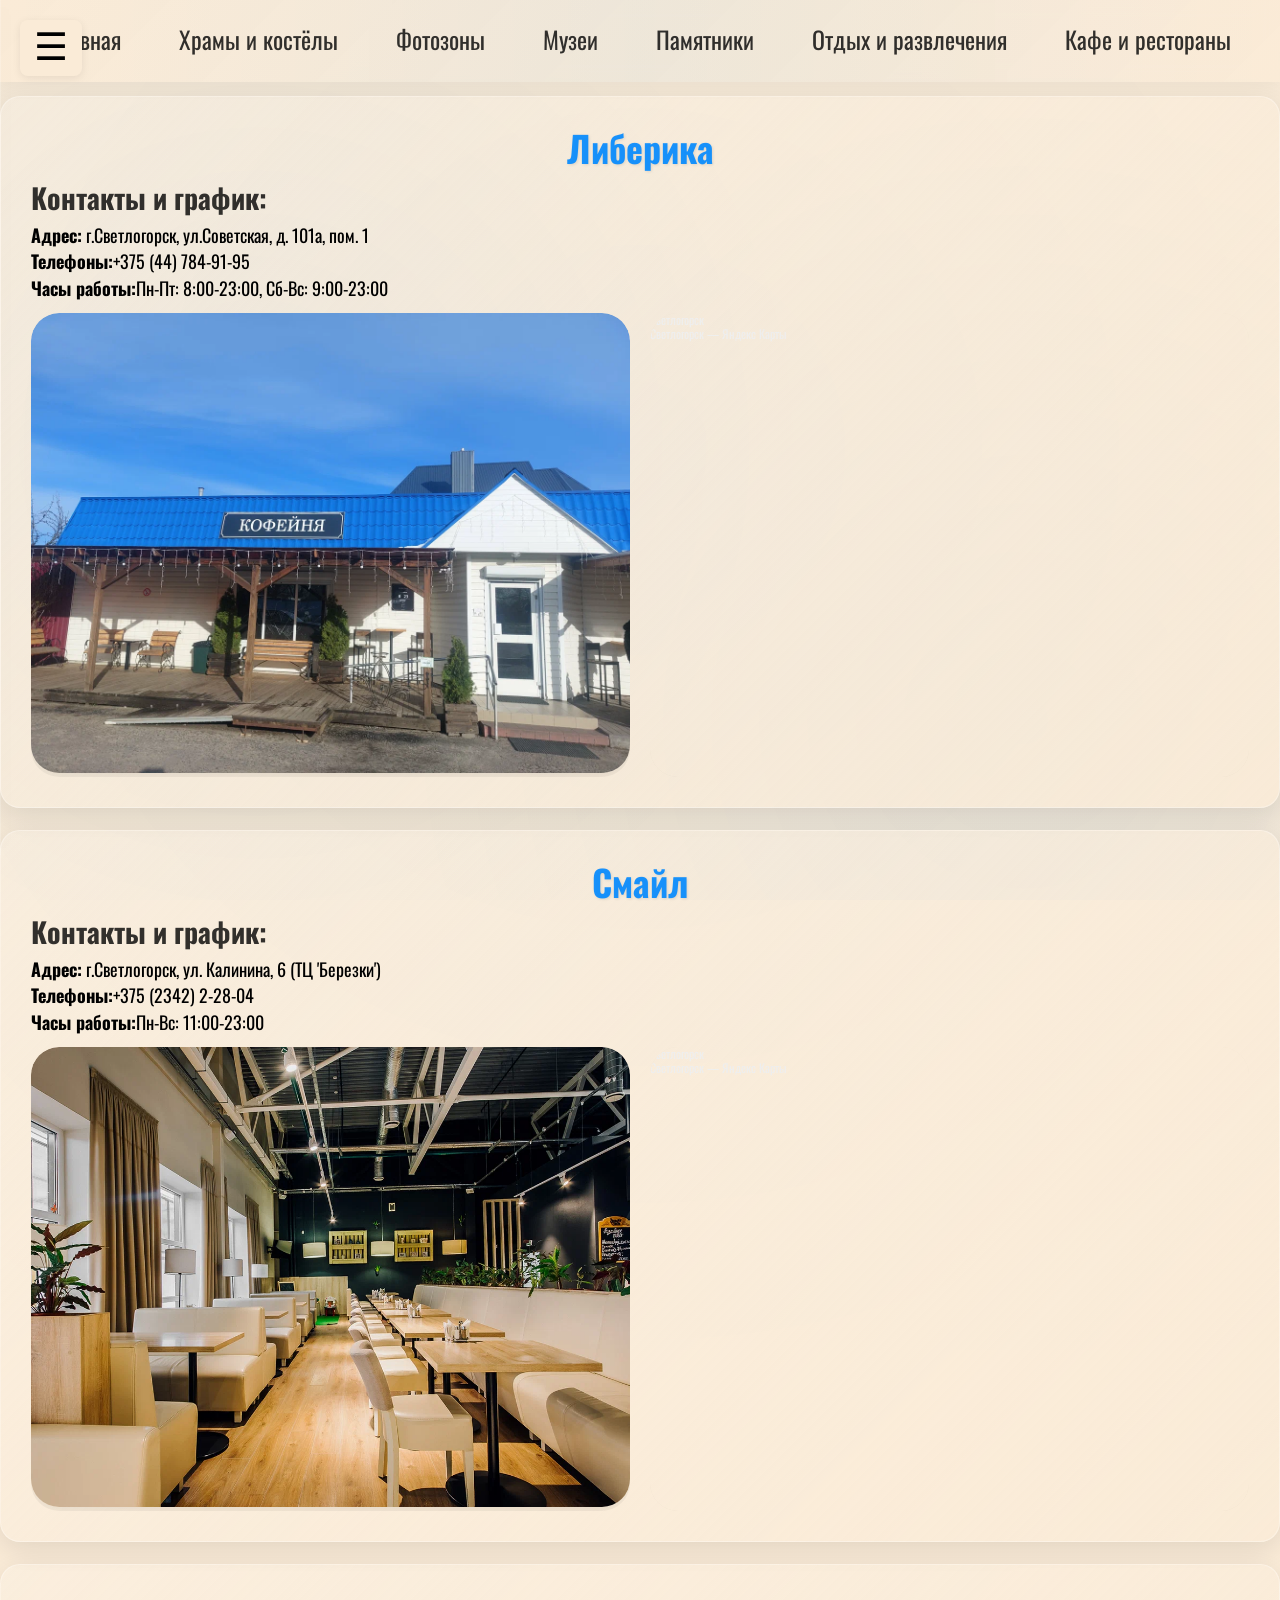
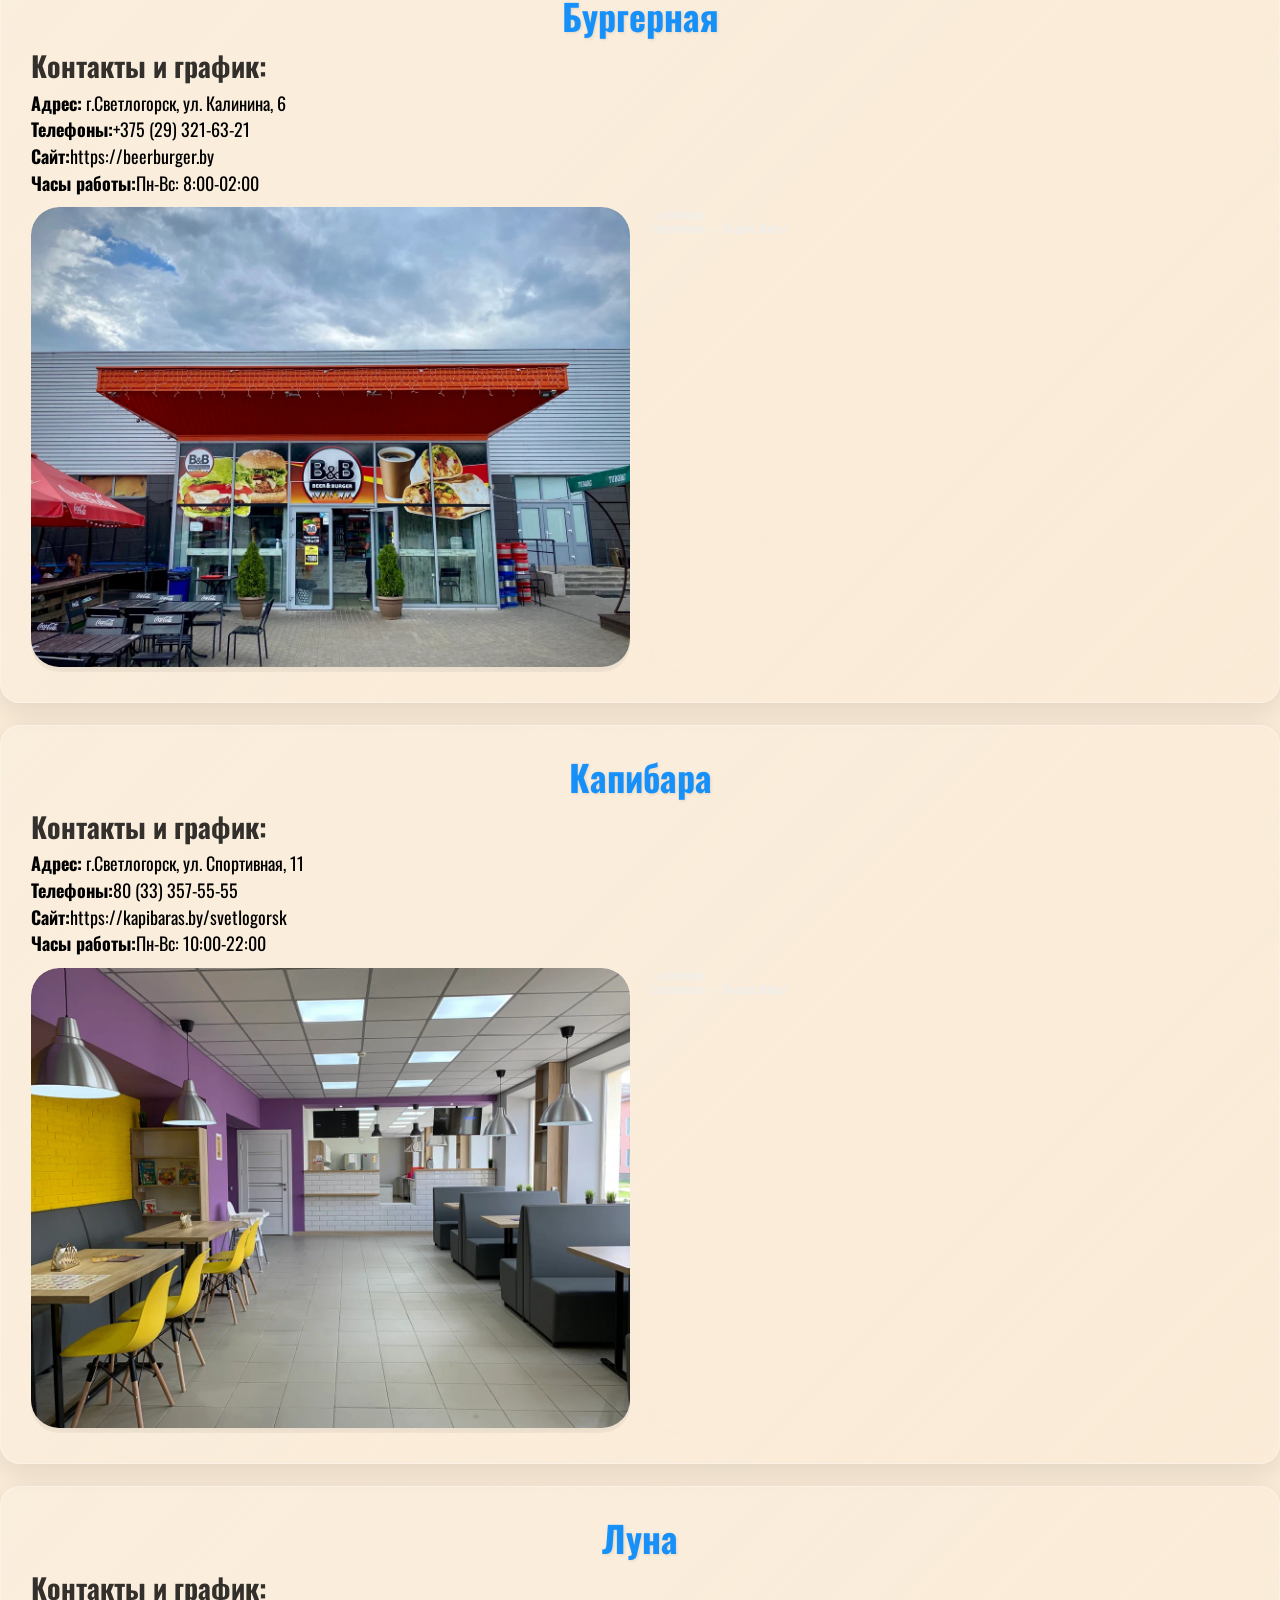
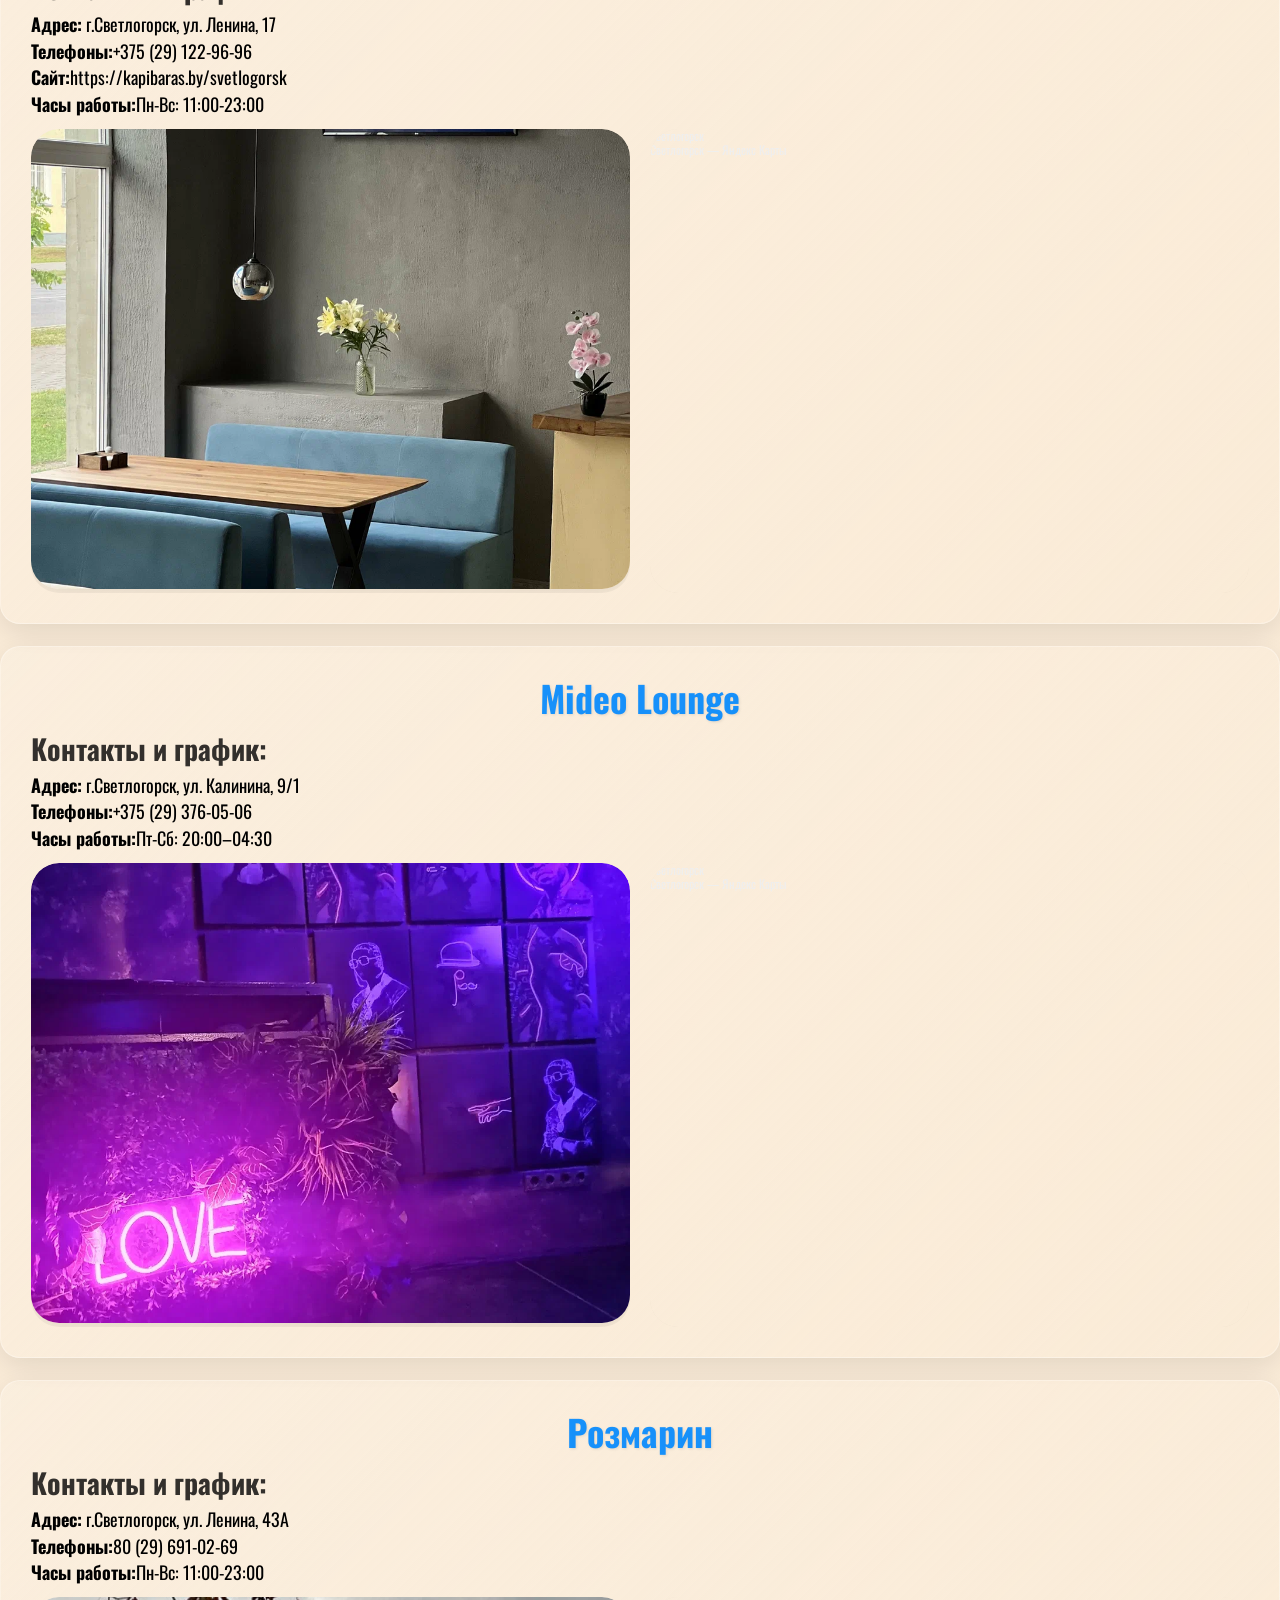
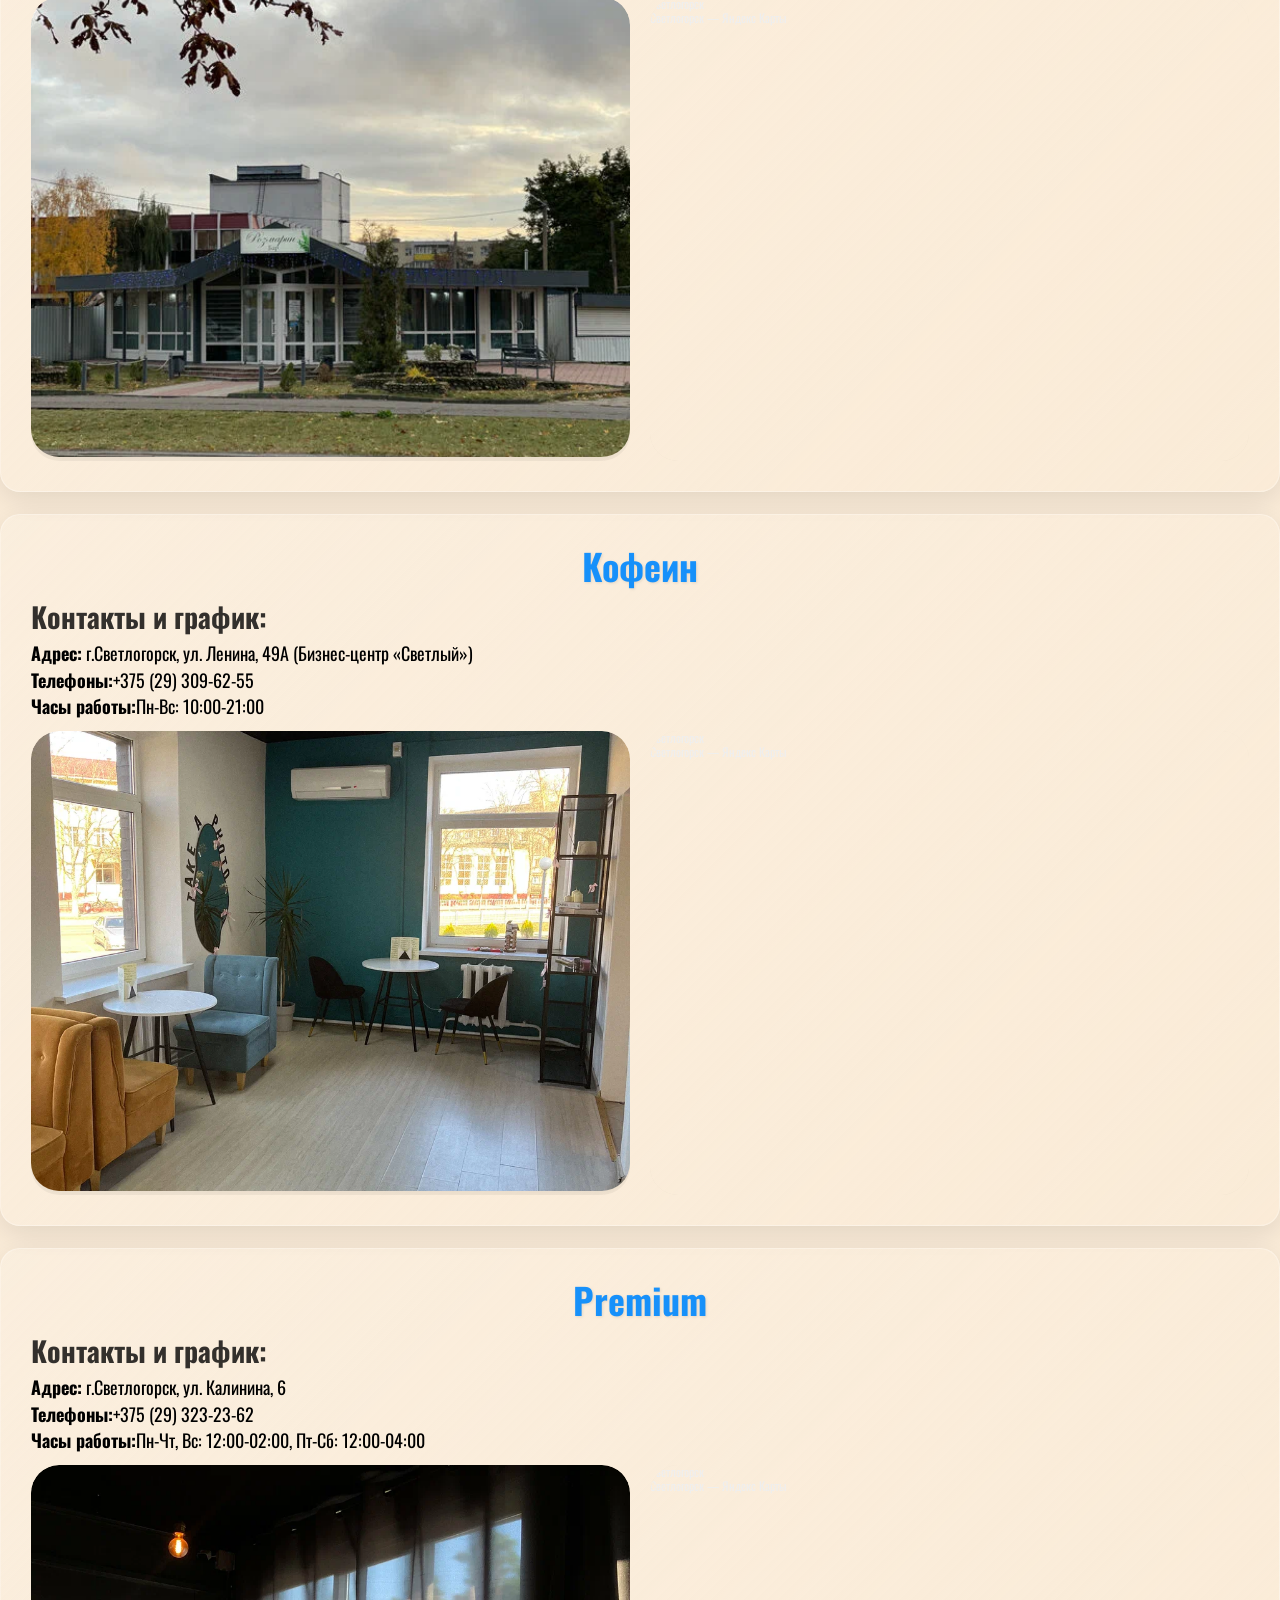
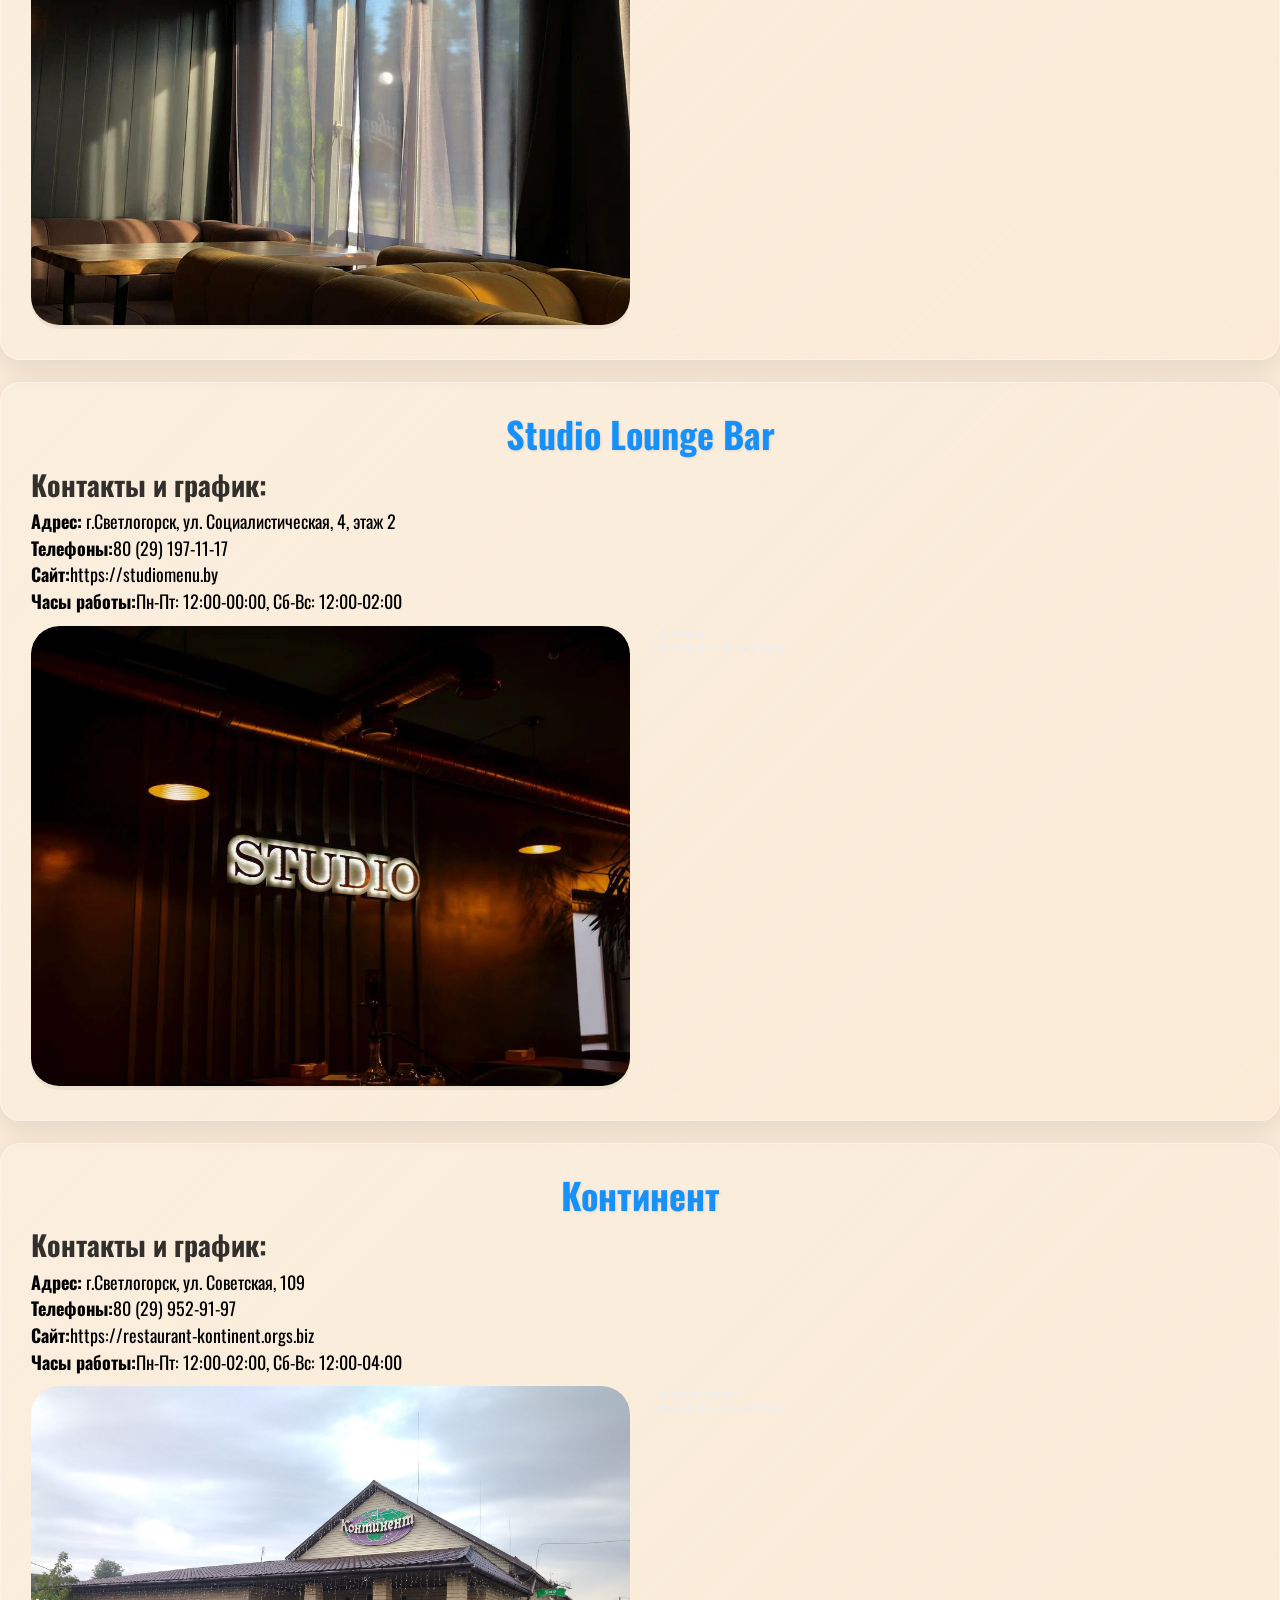
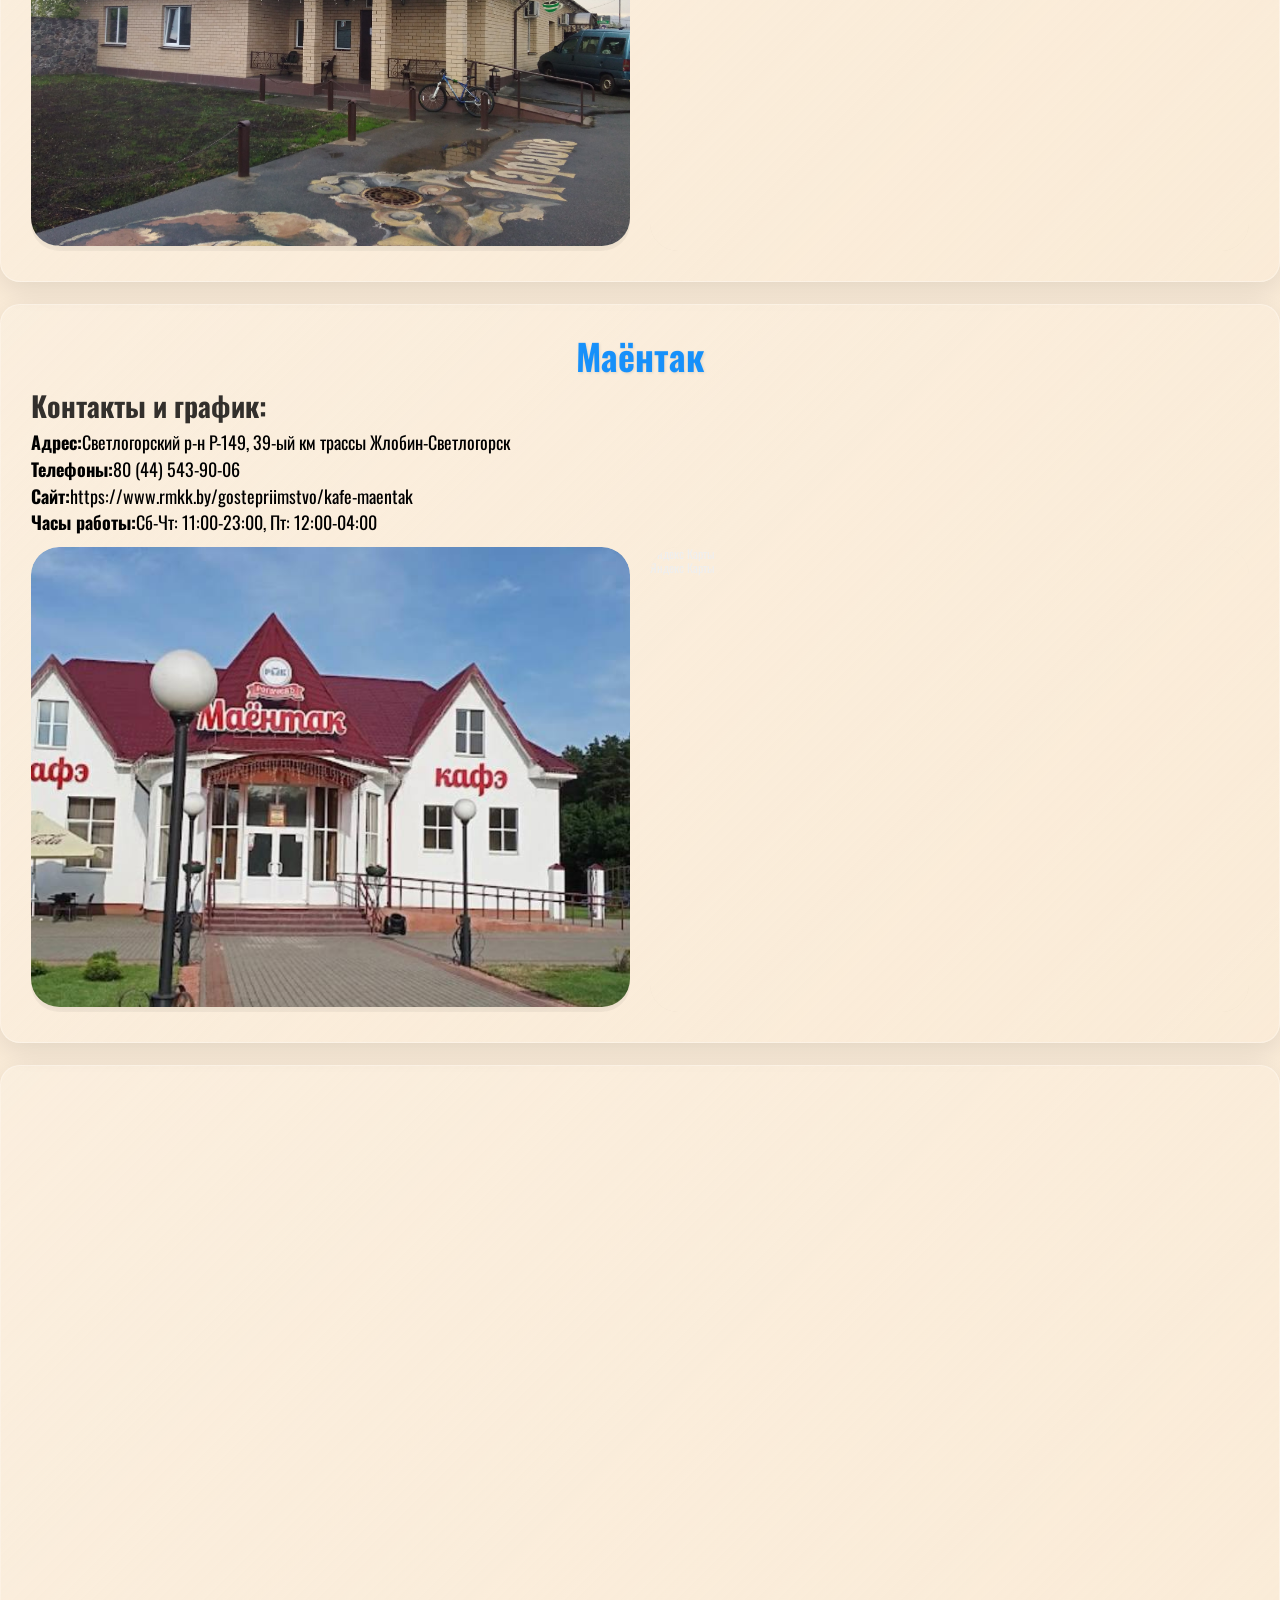
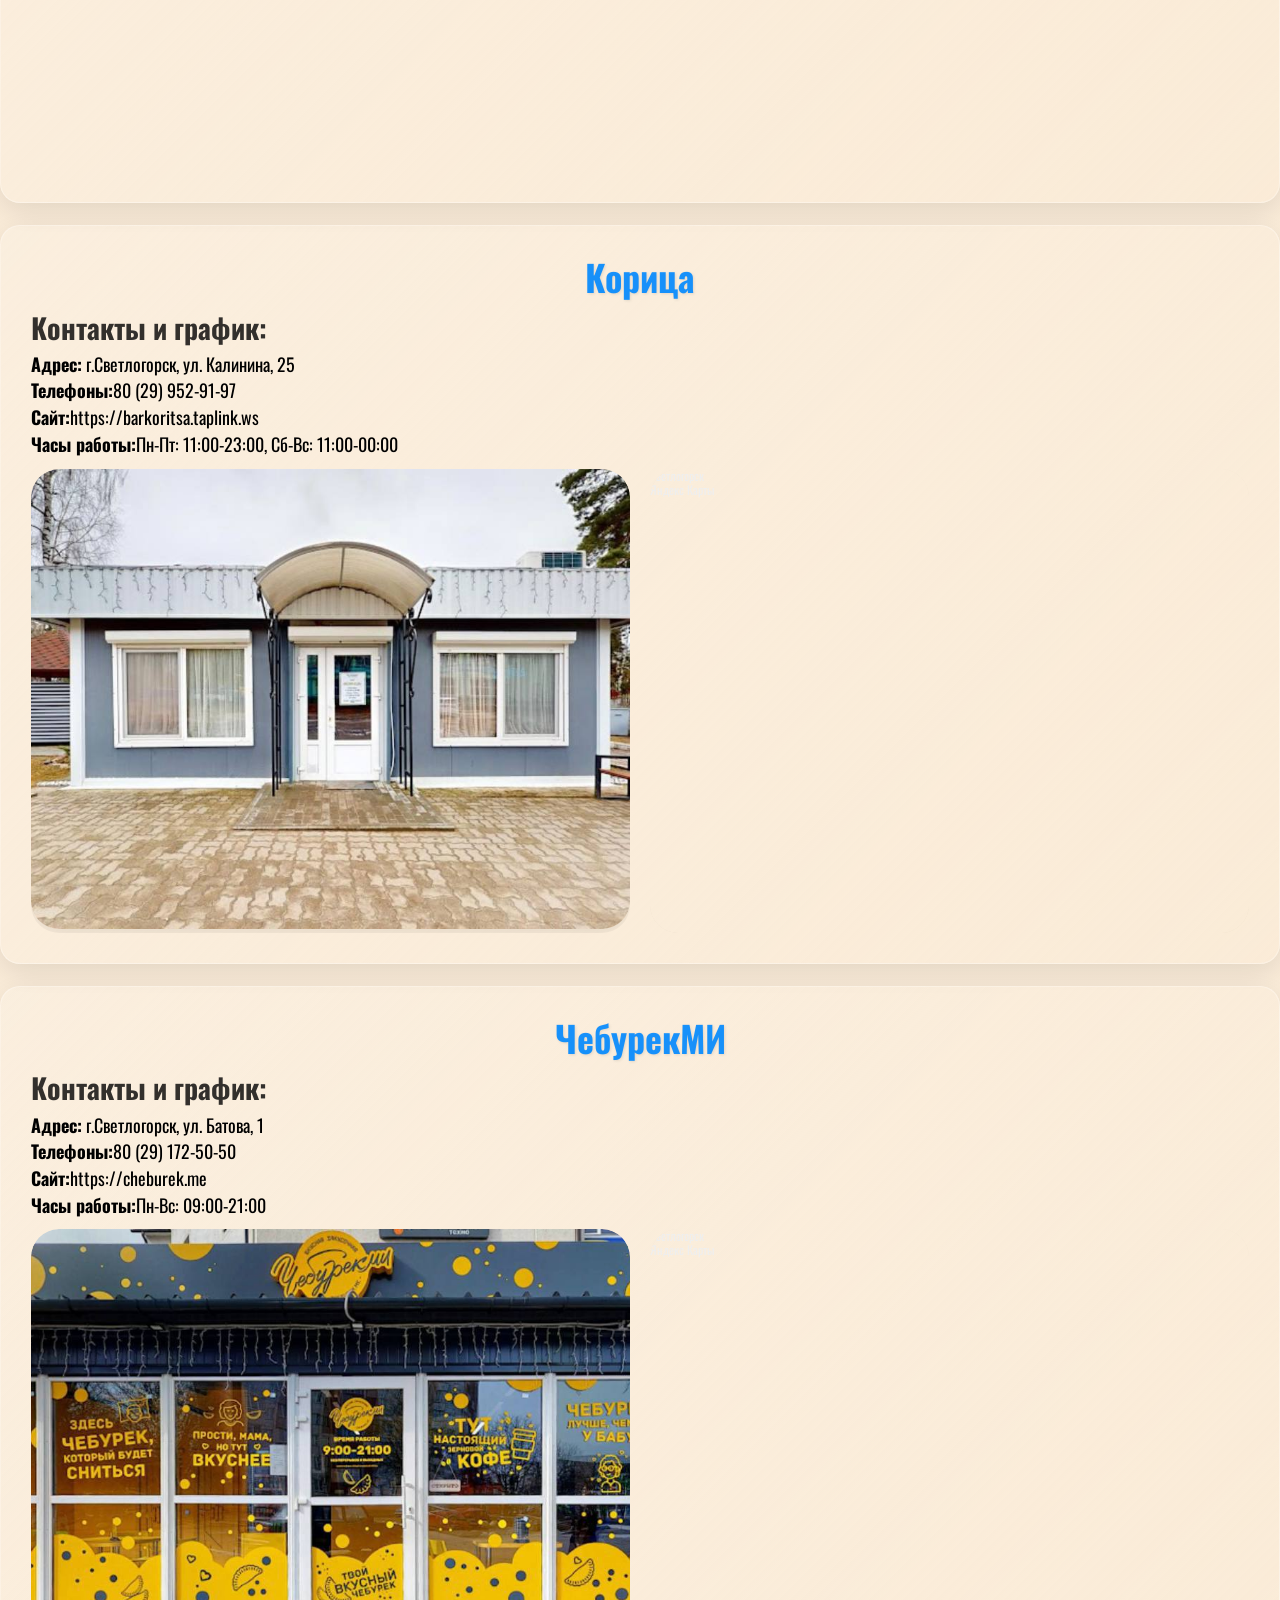
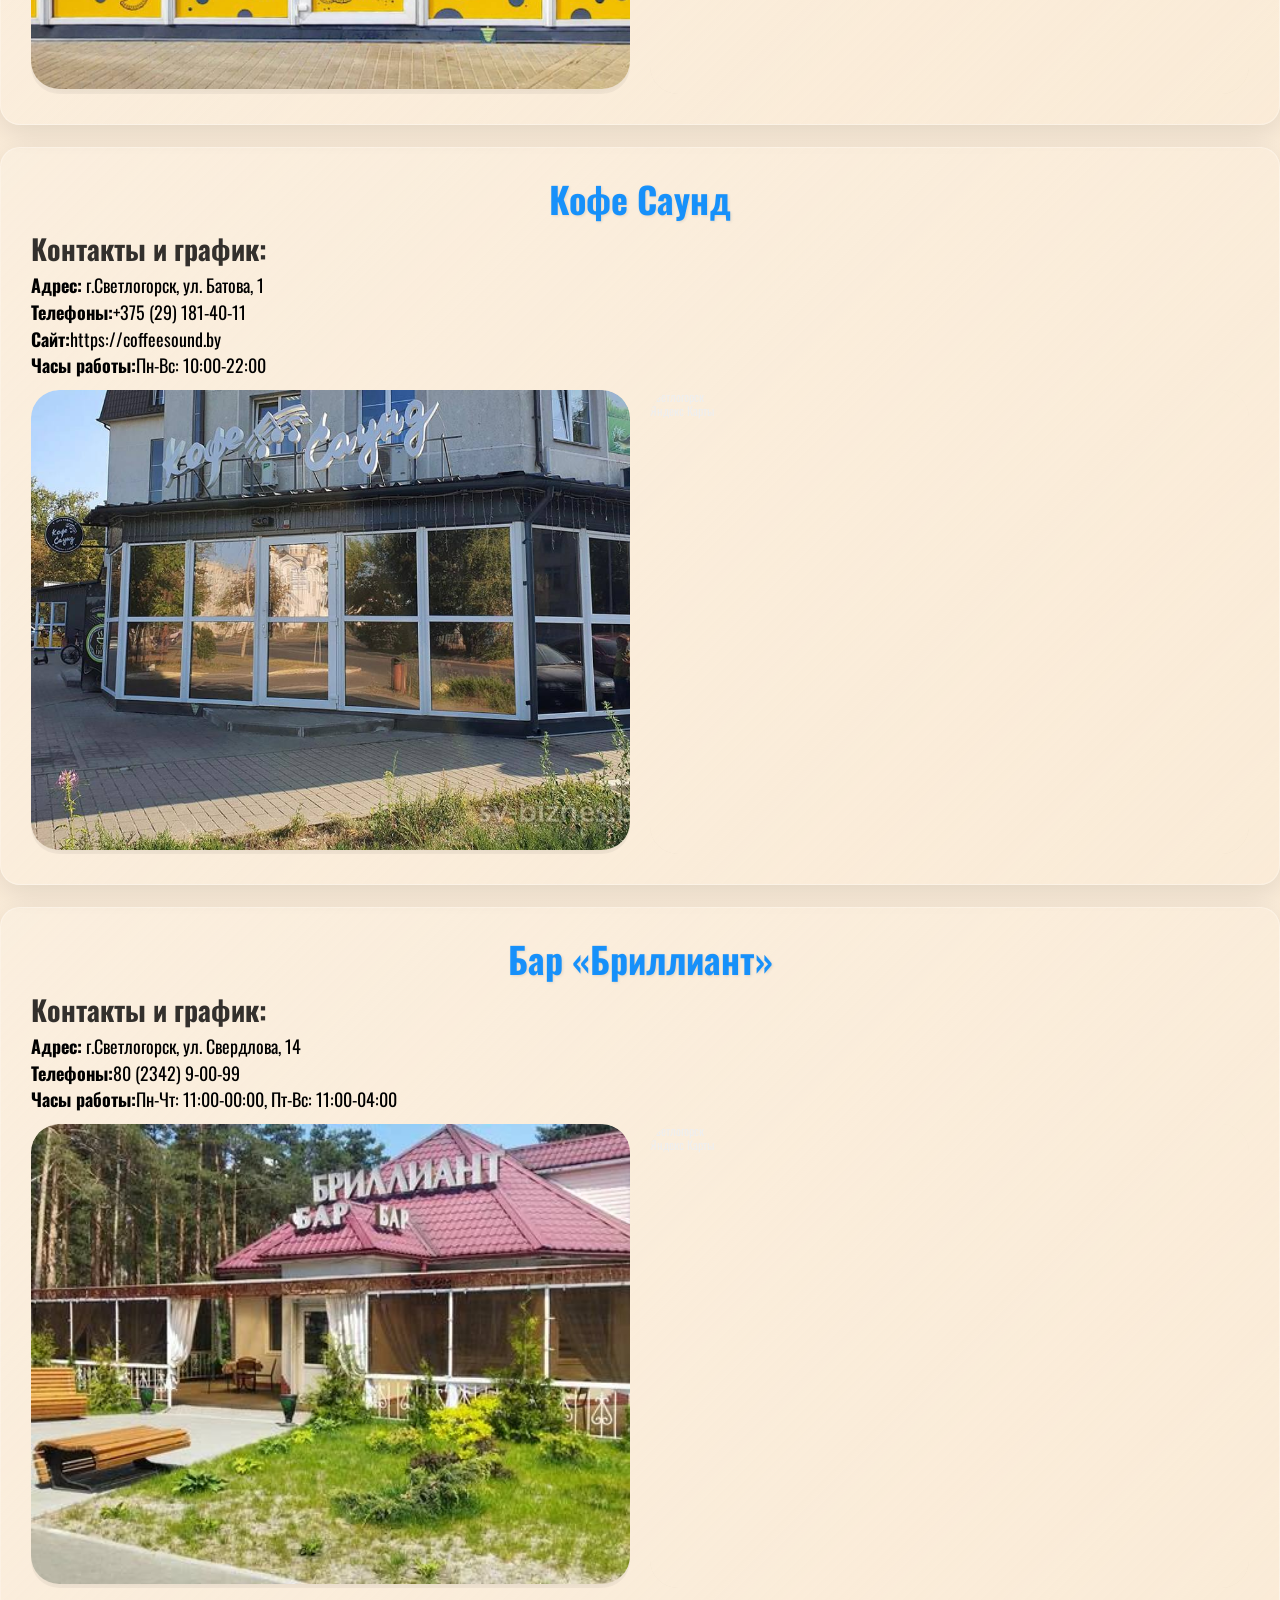
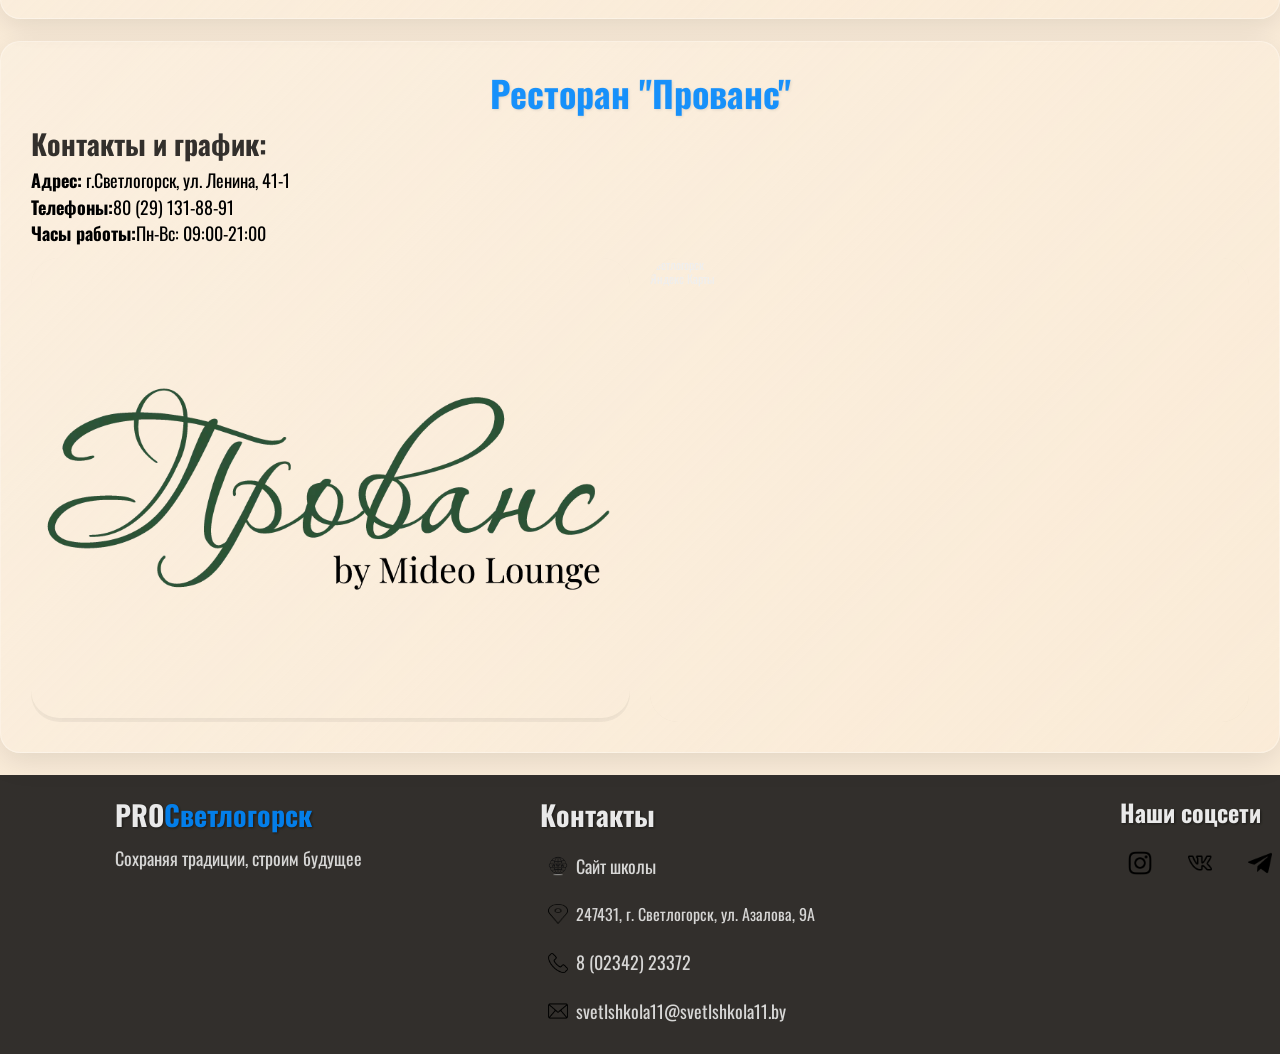
==== commit 330772f7: "w" ====
--- a/cafe.html
+++ b/cafe.html
@@ -3,8 +3,8 @@
 <head>
     <meta charset="UTF-8">
     <meta name="viewport" content="width=device-width, initial-scale=1.0">
-    <meta name="description" content="">
-    <meta name="keywords" content="">
+    <meta name="description" content="Путеводитель Светлогорск. Кафе, которые можно посетить в Светлогорске.">
+    <meta name="keywords" content="Путеводитель, Светлогорск, кафе">
     <link type="image/x-icon" href="img/png/fav.ico" rel="shortcut icon">
     <link type="Image/x-icon" href="img/png/fav.ico" rel="icon">
     <link rel="preconnect" href="https://fonts.googleapis.com">
@@ -92,10 +92,12 @@
                         <div class="card__photo">
                             <img src="img/png/cafe1.webp" alt="cafe">
                         </div>
-                        <div class="cr__map" style="position:relative;overflow:hidden;">
-                            <a href="https://yandex.by/maps/26004/svetlogorsk/?utm_medium=mapframe&utm_source=maps" style="color:#eee;font-size:12px;position:absolute;top:0px;">Светлогорск</a>
-                            <a href="https://yandex.by/maps/26004/svetlogorsk/?ll=29.747437%2C52.638825&utm_medium=mapframe&utm_source=maps&z=20.65" style="color:#eee;font-size:12px;position:absolute;top:14px;">Светлогорск — Яндекс Карты</a>
-                            <iframe src="https://yandex.by/map-widget/v1/?ll=29.747437%2C52.638825&z=20.65" width="620" height="460" frameborder="0" allowfullscreen="true" style="position:relative;"></iframe>
+                        <div class="card__map">
+                            <div class="cr__map" style="position:relative;overflow:hidden;">
+                                <a href="https://yandex.by/maps/26004/svetlogorsk/?utm_medium=mapframe&utm_source=maps" style="color:#eee;font-size:12px;position:absolute;top:0px;">Светлогорск</a>
+                                <a href="https://yandex.by/maps/26004/svetlogorsk/?ll=29.747437%2C52.638825&utm_medium=mapframe&utm_source=maps&z=20.65" style="color:#eee;font-size:12px;position:absolute;top:14px;">Светлогорск — Яндекс Карты</a>
+                                <iframe src="https://yandex.by/map-widget/v1/?ll=29.747437%2C52.638825&z=20.65" width="620" height="460" frameborder="0" allowfullscreen="true" style="position:relative;"></iframe>
+                            </div>
                         </div>
                     </div>
                 </div>
--- a/style.css
+++ b/style.css
@@ -31,8 +31,7 @@
   top: 20px;
   left: 20px;
   z-index: 2000;
-  -webkit-animation: fadeInLeft 0.8s ease-out;
-          animation: fadeInLeft 0.8s ease-out;
+  animation: fadeInLeft 0.8s ease-out;
 }
 
 .burger-icon {
@@ -41,36 +40,18 @@
   background: antiquewhite;
   border-radius: 8px;
   padding: 6px 14px;
-  -webkit-box-shadow: 0 2px 8px rgba(0, 0, 0, 0.08);
-          box-shadow: 0 2px 8px rgba(0, 0, 0, 0.08);
-  -webkit-transition: all 0.3s cubic-bezier(0.25, 0.46, 0.45, 0.94);
+  box-shadow: 0 2px 8px rgba(0, 0, 0, 0.08);
   transition: all 0.3s cubic-bezier(0.25, 0.46, 0.45, 0.94);
   display: inline-block;
   position: relative;
   overflow: hidden;
 }
 
-.burger-icon::before {
-  content: '';
-  position: absolute;
-  top: 0;
-  left: -100%;
-  width: 100%;
-  height: 100%;
-  background: -webkit-gradient(linear, left top, right top, from(transparent), color-stop(rgba(0, 136, 255, 0.2)), to(transparent));
-  background: linear-gradient(90deg, transparent, rgba(0, 136, 255, 0.2), transparent);
-  -webkit-transition: left 0.5s;
-  transition: left 0.5s;
-}
-
 .burger-icon:hover {
   background: #f0f0f0;
-  -webkit-transform: translateY(-2px);
-          transform: translateY(-2px);
-  -webkit-box-shadow: 0 4px 15px rgba(0, 0, 0, 0.15);
-          box-shadow: 0 4px 15px rgba(0, 0, 0, 0.15);
-}
-
+  transform: translateY(-2px);
+  box-shadow: 0 4px 15px rgba(0, 0, 0, 0.15);
+}
 .burger-icon:hover::before {
   left: 100%;
 }
@@ -84,76 +65,52 @@
   background: linear-gradient(135deg, antiquewhite, rgba(250, 235, 215, 0.95));
   -webkit-backdrop-filter: blur(10px);
           backdrop-filter: blur(10px);
-  -webkit-box-shadow: 2px 0 20px rgba(0, 0, 0, 0.12);
-          box-shadow: 2px 0 20px rgba(0, 0, 0, 0.12);
+  box-shadow: 2px 0 20px rgba(0, 0, 0, 0.12);
   overflow-x: hidden;
-  -webkit-transition: all 0.4s cubic-bezier(0.25, 0.46, 0.45, 0.94);
   transition: all 0.4s cubic-bezier(0.25, 0.46, 0.45, 0.94);
   z-index: 2100;
   padding-top: 0;
-  display: -webkit-box;
-  display: -ms-flexbox;
   display: flex;
-  -webkit-box-orient: vertical;
-  -webkit-box-direction: normal;
-      -ms-flex-direction: column;
-          flex-direction: column;
-  -webkit-box-align: start;
-      -ms-flex-align: start;
-          align-items: flex-start;
+  flex-direction: column;
+  align-items: flex-start;
   border-right: 1px solid rgba(255, 255, 255, 0.2);
 }
 
 .burger-nav.open {
   width: 320px;
   padding-top: 40px;
-  -webkit-animation: slideInFromLeft 0.4s ease-out;
-          animation: slideInFromLeft 0.4s ease-out;
+  animation: slideInFromLeft 0.4s ease-out;
 }
 
 .burger-nav ul {
   margin-top: 20px;
   width: 100%;
   padding-left: 0;
-  -webkit-animation: fadeInUp 0.6s ease-out 0.2s both;
-          animation: fadeInUp 0.6s ease-out 0.2s both;
+  animation: fadeInUp 0.6s ease-out 0.2s both;
 }
 
 .burger-nav ul li {
   margin-bottom: 16px;
   width: 100%;
-  -webkit-animation: fadeInLeft 0.5s ease-out;
-          animation: fadeInLeft 0.5s ease-out;
-}
-
+  animation: fadeInLeft 0.5s ease-out;
+}
 .burger-nav ul li:nth-child(1) {
-  -webkit-animation-delay: 0.1s;
-          animation-delay: 0.1s;
-}
-
+  animation-delay: 0.1s;
+}
 .burger-nav ul li:nth-child(2) {
-  -webkit-animation-delay: 0.2s;
-          animation-delay: 0.2s;
-}
-
+  animation-delay: 0.2s;
+}
 .burger-nav ul li:nth-child(3) {
-  -webkit-animation-delay: 0.3s;
-          animation-delay: 0.3s;
-}
-
+  animation-delay: 0.3s;
+}
 .burger-nav ul li:nth-child(4) {
-  -webkit-animation-delay: 0.4s;
-          animation-delay: 0.4s;
-}
-
+  animation-delay: 0.4s;
+}
 .burger-nav ul li:nth-child(5) {
-  -webkit-animation-delay: 0.5s;
-          animation-delay: 0.5s;
-}
-
+  animation-delay: 0.5s;
+}
 .burger-nav ul li:nth-child(6) {
-  -webkit-animation-delay: 0.6s;
-          animation-delay: 0.6s;
+  animation-delay: 0.6s;
 }
 
 .burger-nav ul li a {
@@ -162,34 +119,27 @@
   padding: 10px 24px;
   display: block;
   border-radius: 8px;
-  -webkit-transition: all 0.3s cubic-bezier(0.25, 0.46, 0.45, 0.94);
   transition: all 0.3s cubic-bezier(0.25, 0.46, 0.45, 0.94);
   position: relative;
   overflow: hidden;
 }
-
 .burger-nav ul li a::before {
-  content: '';
+  content: "";
   position: absolute;
   top: 0;
   left: -100%;
   width: 100%;
   height: 100%;
-  background: -webkit-gradient(linear, left top, right top, from(transparent), color-stop(rgba(0, 136, 255, 0.1)), to(transparent));
   background: linear-gradient(90deg, transparent, rgba(0, 136, 255, 0.1), transparent);
-  -webkit-transition: left 0.5s;
   transition: left 0.5s;
 }
 
 .burger-nav ul li a:hover {
   background: rgba(0, 136, 255, 0.8);
   color: rgba(255, 255, 255, 0.95);
-  -webkit-transform: translateX(5px);
-          transform: translateX(5px);
-  -webkit-box-shadow: 0 4px 15px rgba(0, 136, 255, 0.3);
-          box-shadow: 0 4px 15px rgba(0, 136, 255, 0.3);
-}
-
+  transform: translateX(5px);
+  box-shadow: 0 4px 15px rgba(0, 136, 255, 0.3);
+}
 .burger-nav ul li a:hover::before {
   left: 100%;
 }
@@ -204,27 +154,18 @@
   background: none;
   border: none;
   z-index: 2200;
-  -webkit-transition: all 0.3s ease;
   transition: all 0.3s ease;
   border-radius: 50%;
   width: 40px;
   height: 40px;
-  display: -webkit-box;
-  display: -ms-flexbox;
   display: flex;
-  -webkit-box-align: center;
-      -ms-flex-align: center;
-          align-items: center;
-  -webkit-box-pack: center;
-      -ms-flex-pack: center;
-          justify-content: center;
-}
-
+  align-items: center;
+  justify-content: center;
+}
 .close-burger:hover {
   background: rgba(0, 136, 255, 0.1);
-  -webkit-transform: rotate(90deg) scale(1.1);
-          transform: rotate(90deg) scale(1.1);
-  color: #0088ff;
+  transform: rotate(90deg) scale(1.1);
+  color: rgb(0, 136, 255);
 }
 
 .burger-menu540 {
@@ -232,10 +173,8 @@
 }
 
 .slide-photos {
-  display: -ms-grid;
   display: grid;
-  -ms-grid-columns: (1fr)[3];
-      grid-template-columns: repeat(3, 1fr);
+  grid-template-columns: repeat(3, 1fr);
   gap: 24px;
   margin-bottom: 18px;
   max-width: 100%;
@@ -260,14 +199,11 @@
   margin: 0 auto;
   background: antiquewhite;
   border-radius: 24px;
-  -webkit-box-shadow: 0 4px 24px rgba(0, 0, 0, 0.08);
-          box-shadow: 0 4px 24px rgba(0, 0, 0, 0.08);
+  box-shadow: 0 4px 24px rgba(0, 0, 0, 0.08);
   padding: 32px 24px 56px 24px;
 }
 
 .slides {
-  display: -webkit-box;
-  display: -ms-flexbox;
   display: flex;
   overflow: hidden;
   min-height: 340px;
@@ -276,21 +212,11 @@
 .slide {
   min-width: 100%;
   opacity: 0;
-  -webkit-transition: opacity 0.5s;
   transition: opacity 0.5s;
-  display: -webkit-box;
-  display: -ms-flexbox;
   display: flex;
-  -webkit-box-orient: vertical;
-  -webkit-box-direction: normal;
-      -ms-flex-direction: column;
-          flex-direction: column;
-  -webkit-box-align: center;
-      -ms-flex-align: center;
-          align-items: center;
-  -webkit-box-pack: center;
-      -ms-flex-pack: center;
-          justify-content: center;
+  flex-direction: column;
+  align-items: center;
+  justify-content: center;
   position: absolute;
   left: 0;
   top: 0;
@@ -306,8 +232,7 @@
   max-height: 260px;
   border-radius: 18px;
   margin-bottom: 18px;
-  -webkit-box-shadow: 0 2px 12px rgba(0, 0, 0, 0.1);
-          box-shadow: 0 2px 12px rgba(0, 0, 0, 0.1);
+  box-shadow: 0 2px 12px rgba(0, 0, 0, 0.1);
 }
 
 .slide-text {
@@ -318,12 +243,8 @@
 }
 
 .slider-controls {
-  display: -webkit-box;
-  display: -ms-flexbox;
   display: flex;
-  -webkit-box-pack: center;
-      -ms-flex-pack: center;
-          justify-content: center;
+  justify-content: center;
   gap: 18px;
   position: absolute;
   left: 0;
@@ -340,17 +261,10 @@
   height: 44px;
   font-size: 28px;
   cursor: pointer;
-  -webkit-transition: background 0.2s;
   transition: background 0.2s;
-  display: -webkit-box;
-  display: -ms-flexbox;
   display: flex;
-  -webkit-box-align: center;
-      -ms-flex-align: center;
-          align-items: center;
-  -webkit-box-pack: center;
-      -ms-flex-pack: center;
-          justify-content: center;
+  align-items: center;
+  justify-content: center;
 }
 
 .slider-btn:hover {
@@ -358,33 +272,24 @@
 }
 
 .tabs {
-  display: -webkit-box;
-  display: -ms-flexbox;
   display: flex;
-  -webkit-box-pack: center;
-  -ms-flex-pack: center;
   justify-content: center;
   margin-bottom: 0px;
   gap: 12px;
-  -webkit-animation: fadeInUp 0.8s ease-out 1.2s both;
-          animation: fadeInUp 0.8s ease-out 1.2s both;
-  position: relative;
-}
-
+  animation: fadeInUp 0.8s ease-out 1.2s both;
+  position: relative;
+}
 .tabs::before {
-  content: '';
+  content: "";
   position: absolute;
   top: -15px;
   left: 50%;
-  -webkit-transform: translateX(-50%);
-          transform: translateX(-50%);
+  transform: translateX(-50%);
   width: 80px;
   height: 3px;
-  background: -webkit-gradient(linear, left top, right top, from(rgba(0, 136, 255, 0.8)), to(rgba(0, 136, 255, 0.3)));
   background: linear-gradient(90deg, rgba(0, 136, 255, 0.8), rgba(0, 136, 255, 0.3));
   border-radius: 2px;
-  -webkit-animation: fadeIn 1s ease-out 1.4s both;
-          animation: fadeIn 1s ease-out 1.4s both;
+  animation: fadeIn 1s ease-out 1.4s both;
 }
 
 .tab-btn {
@@ -396,7 +301,6 @@
   padding: 10px 32px;
   border-radius: 24px 24px 0 0;
   cursor: pointer;
-  -webkit-transition: all 0.4s cubic-bezier(0.25, 0.46, 0.45, 0.94);
   transition: all 0.4s cubic-bezier(0.25, 0.46, 0.45, 0.94);
   outline: none;
   position: relative;
@@ -404,48 +308,32 @@
   -webkit-backdrop-filter: blur(5px);
           backdrop-filter: blur(5px);
   text-align: center;
-  display: -webkit-box;
-  display: -ms-flexbox;
   display: flex;
-  -webkit-box-align: center;
-      -ms-flex-align: center;
-          align-items: center;
-  -webkit-box-pack: center;
-      -ms-flex-pack: center;
-          justify-content: center;
-}
-
+  align-items: center;
+  justify-content: center;
+}
 .tab-btn::before {
-  content: '';
+  content: "";
   position: absolute;
   top: 0;
   left: -100%;
   width: 100%;
   height: 100%;
-  background: -webkit-gradient(linear, left top, right top, from(transparent), color-stop(rgba(0, 136, 255, 0.2)), to(transparent));
   background: linear-gradient(90deg, transparent, rgba(0, 136, 255, 0.2), transparent);
-  -webkit-transition: left 0.5s;
   transition: left 0.5s;
 }
-
 .tab-btn:hover {
-  -webkit-transform: translateY(-3px);
-          transform: translateY(-3px);
-  -webkit-box-shadow: 0 6px 20px rgba(0, 0, 0, 0.15);
-          box-shadow: 0 6px 20px rgba(0, 0, 0, 0.15);
-}
-
+  transform: translateY(-3px);
+  box-shadow: 0 6px 20px rgba(0, 0, 0, 0.15);
+}
 .tab-btn:hover::before {
   left: 100%;
 }
-
 .tab-btn.active {
   background: black;
   color: #fff;
-  -webkit-transform: none;
-          transform: none;
-  -webkit-box-shadow: 0 4px 15px rgba(0, 0, 0, 0.2);
-          box-shadow: 0 4px 15px rgba(0, 0, 0, 0.2);
+  transform: none;
+  box-shadow: 0 4px 15px rgba(0, 0, 0, 0.2);
 }
 
 .tab-content {
@@ -455,90 +343,58 @@
   border-radius: 0 0 24px 24px;
   padding: 32px 24px;
   margin-bottom: 32px;
-  -webkit-transition: all 0.4s cubic-bezier(0.25, 0.46, 0.45, 0.94);
   transition: all 0.4s cubic-bezier(0.25, 0.46, 0.45, 0.94);
   opacity: 0;
-  -webkit-transform: translateY(20px);
-          transform: translateY(20px);
+  transform: translateY(20px);
   visibility: hidden;
 }
-
 .tab-content p {
   font-size: 18px;
   line-height: 1.6;
-  -webkit-transition: all 0.3s ease;
   transition: all 0.3s ease;
 }
-
 .tab-content li {
   font-size: 18px;
-  -webkit-transition: all 0.3s ease;
   transition: all 0.3s ease;
 }
-
 .tab-content li:hover {
-  -webkit-transform: translateX(5px);
-          transform: translateX(5px);
-}
-
+  transform: translateX(5px);
+}
 .tab-content .gerb {
-  display: -webkit-box;
-  display: -ms-flexbox;
   display: flex;
-  -webkit-box-orient: vertical;
-  -webkit-box-direction: normal;
-      -ms-flex-direction: column;
-          flex-direction: column;
+  flex-direction: column;
   gap: 20px;
   margin: 20px 0;
 }
-
 .tab-content .gerb img {
   width: 130px;
   height: 140px;
   margin-top: 10px;
   margin-bottom: 10px;
   border-radius: 10px;
-  -webkit-transition: all 0.3s ease;
   transition: all 0.3s ease;
-  -ms-flex-item-align: center;
-      -ms-grid-row-align: center;
-      align-self: center;
-}
-
+  align-self: center;
+}
 .tab-content .gerb img:hover {
-  -webkit-transform: scale(1.05);
-          transform: scale(1.05);
-}
-
+  transform: scale(1.05);
+}
 .tab-content .flag {
-  display: -webkit-box;
-  display: -ms-flexbox;
   display: flex;
-  -webkit-box-orient: vertical;
-  -webkit-box-direction: normal;
-      -ms-flex-direction: column;
-          flex-direction: column;
+  flex-direction: column;
   gap: 15px;
   margin: 20px 0;
 }
-
 .tab-content .flag img {
   width: 260px;
   height: 140px;
   margin-top: 10px;
   margin-bottom: 10px;
   border-radius: 10px;
-  -webkit-transition: all 0.3s ease;
   transition: all 0.3s ease;
-  -ms-flex-item-align: center;
-      -ms-grid-row-align: center;
-      align-self: center;
-}
-
+  align-self: center;
+}
 .tab-content .flag img:hover {
-  -webkit-transform: scale(1.05);
-          transform: scale(1.05);
+  transform: scale(1.05);
 }
 
 @media (max-width: 768px) {
@@ -557,10 +413,7 @@
        object-fit: contain;
   }
   .tab-content .gerb {
-    -webkit-box-orient: vertical;
-    -webkit-box-direction: normal;
-        -ms-flex-direction: column;
-            flex-direction: column;
+    flex-direction: column;
     gap: 10px;
   }
   .tab-content .gerb img {
@@ -572,7 +425,6 @@
        object-fit: contain;
   }
 }
-
 @media (max-width: 540px) {
   .tab-content {
     padding: 16px 12px;
@@ -588,7 +440,6 @@
     max-height: 12vh;
   }
 }
-
 @media (max-width: 430px) {
   .tab-content {
     padding: 12px 8px;
@@ -604,209 +455,44 @@
     max-height: 10vh;
   }
 }
-
 .tab-content.active {
   display: block;
   opacity: 1;
-  -webkit-transform: translateY(0);
-          transform: translateY(0);
+  transform: translateY(0);
   visibility: visible;
-  -webkit-animation: fadeInUp 0.6s ease-out;
-          animation: fadeInUp 0.6s ease-out;
-}
-
-/* =========================
-     Mobile performance helpers
-     - Responsive base font
-     - Responsive images/video
-     - Disable heavy animations/effects on small screens
-     - Respect prefers-reduced-motion
-     Note: эти правила направлены на улучшение работы на телефонах;
-     при желании можно изменить порог в media query (768px).
-     ========================= */
-:root {
-  --base-font-size: 16px;
-}
-
-html {
-  /* responsive base font: mobile-first */
-  font-size: clamp(14px, 1.6vw, 18px);
-  -webkit-text-size-adjust: 100%;
-  -ms-text-size-adjust: 100%;
-  -moz-text-size-adjust: 100%;
-       text-size-adjust: 100%;
-}
-
-/* Make images, videos and iframes responsive */
-img, picture, video, iframe {
-  max-width: 100%;
-  height: auto;
-  display: block;
-  -o-object-fit: cover;
-     object-fit: cover;
-}
-
-/* Remove the tap highlight on mobile and prefer touch-friendly behaviour */
-* {
-  -webkit-tap-highlight-color: rgba(0, 0, 0, 0);
-}
-
-body {
-  /* Avoid fixed backgrounds (expensive on mobile) */
-  background-attachment: scroll !important;
-  -webkit-font-smoothing: antialiased;
-  -moz-osx-font-smoothing: grayscale;
-  -ms-touch-action: manipulation;
-      touch-action: manipulation;
-}
-
-/* Reduce heavy rendering on small screens */
-@media (max-width: 768px) {
-  /* Avoid costly paint/layout triggers */
-  *, *::before, *::after {
-    will-change: auto !important;
-  }
-  /* Disable non-essential animations and transitions on phones */
-  [class*="animate"], .animated, .fade, .slide, .float, .pulse, .glow, .shimmer {
-    -webkit-animation: none !important;
-            animation: none !important;
-    -webkit-transition: none !important;
-    transition: none !important;
-  }
-  /* Reduce shadows and filters that cause repaints */
-  * {
-    -webkit-box-shadow: none !important;
-            box-shadow: none !important;
-    -webkit-filter: none !important;
-            filter: none !important;
-    -webkit-backface-visibility: hidden;
-            backface-visibility: hidden;
-  }
-  /* Simpler paddings for small screens */
-  .container, .wrapper {
-    padding-left: 12px;
-    padding-right: 12px;
-  }
-  /* Make scroll behave smoothly on iOS and avoid janky transforms */
-  nav, header, footer, .tabs, .slider {
-    -webkit-overflow-scrolling: touch;
-  }
-  /* Slide elements: avoid extra transforms on phones */
-  .slider .slide {
-    -webkit-transform: none !important;
-            transform: none !important;
-    will-change: auto !important;
-  }
-  /* Touch friendly controls */
-  .burger, .menu {
-    -ms-touch-action: manipulation;
-        touch-action: manipulation;
-  }
-  button, a {
-    -webkit-tap-highlight-color: transparent;
-  }
-}
-
-/* Respect users who prefer reduced motion */
-@media (prefers-reduced-motion: reduce) {
-  * {
-    -webkit-animation-duration: 0.001ms !important;
-            animation-duration: 0.001ms !important;
-    -webkit-animation-iteration-count: 1 !important;
-            animation-iteration-count: 1 !important;
-    -webkit-transition-duration: 0.001ms !important;
-            transition-duration: 0.001ms !important;
-    scroll-behavior: auto !important;
-  }
-}
-
-/* End mobile performance helpers */
-@-webkit-keyframes fadeInUp {
-  from {
-    opacity: 0;
-    -webkit-transform: translateY(30px);
-            transform: translateY(30px);
-  }
-  to {
-    opacity: 1;
-    -webkit-transform: translateY(0);
-            transform: translateY(0);
-  }
-}
+  animation: fadeInUp 0.6s ease-out;
+}
+
 @keyframes fadeInUp {
   from {
     opacity: 0;
-    -webkit-transform: translateY(30px);
-            transform: translateY(30px);
+    transform: translateY(30px);
   }
   to {
     opacity: 1;
-    -webkit-transform: translateY(0);
-            transform: translateY(0);
-  }
-}
-
-@-webkit-keyframes fadeInLeft {
-  from {
-    opacity: 0;
-    -webkit-transform: translateX(-30px);
-            transform: translateX(-30px);
-  }
-  to {
-    opacity: 1;
-    -webkit-transform: translateX(0);
-            transform: translateX(0);
-  }
-}
-
+    transform: translateY(0);
+  }
+}
 @keyframes fadeInLeft {
   from {
     opacity: 0;
-    -webkit-transform: translateX(-30px);
-            transform: translateX(-30px);
+    transform: translateX(-30px);
   }
   to {
     opacity: 1;
-    -webkit-transform: translateX(0);
-            transform: translateX(0);
-  }
-}
-
-@-webkit-keyframes fadeInRight {
-  from {
-    opacity: 0;
-    -webkit-transform: translateX(30px);
-            transform: translateX(30px);
-  }
-  to {
-    opacity: 1;
-    -webkit-transform: translateX(0);
-            transform: translateX(0);
-  }
-}
-
+    transform: translateX(0);
+  }
+}
 @keyframes fadeInRight {
   from {
     opacity: 0;
-    -webkit-transform: translateX(30px);
-            transform: translateX(30px);
+    transform: translateX(30px);
   }
   to {
     opacity: 1;
-    -webkit-transform: translateX(0);
-            transform: translateX(0);
-  }
-}
-
-@-webkit-keyframes fadeIn {
-  from {
-    opacity: 0;
-  }
-  to {
-    opacity: 1;
-  }
-}
-
+    transform: translateX(0);
+  }
+}
 @keyframes fadeIn {
   from {
     opacity: 0;
@@ -815,309 +501,114 @@
     opacity: 1;
   }
 }
-
-@-webkit-keyframes slideInFromTop {
-  from {
-    opacity: 0;
-    -webkit-transform: translateY(-50px);
-            transform: translateY(-50px);
-  }
-  to {
-    opacity: 1;
-    -webkit-transform: translateY(0);
-            transform: translateY(0);
-  }
-}
-
 @keyframes slideInFromTop {
   from {
     opacity: 0;
-    -webkit-transform: translateY(-50px);
-            transform: translateY(-50px);
+    transform: translateY(-50px);
   }
   to {
     opacity: 1;
-    -webkit-transform: translateY(0);
-            transform: translateY(0);
-  }
-}
-
-@-webkit-keyframes scaleIn {
-  from {
-    opacity: 0;
-    -webkit-transform: scale(0.8);
-            transform: scale(0.8);
-  }
-  to {
-    opacity: 1;
-    -webkit-transform: scale(1);
-            transform: scale(1);
-  }
-}
-
+    transform: translateY(0);
+  }
+}
 @keyframes scaleIn {
   from {
     opacity: 0;
-    -webkit-transform: scale(0.8);
-            transform: scale(0.8);
+    transform: scale(0.8);
   }
   to {
     opacity: 1;
-    -webkit-transform: scale(1);
-            transform: scale(1);
-  }
-}
-
-@-webkit-keyframes pulse {
-  0% {
-    -webkit-transform: scale(1);
-            transform: scale(1);
-  }
-  50% {
-    -webkit-transform: scale(1.05);
-            transform: scale(1.05);
-  }
-  100% {
-    -webkit-transform: scale(1);
-            transform: scale(1);
-  }
-}
-
+    transform: scale(1);
+  }
+}
 @keyframes pulse {
   0% {
-    -webkit-transform: scale(1);
-            transform: scale(1);
+    transform: scale(1);
   }
   50% {
-    -webkit-transform: scale(1.05);
-            transform: scale(1.05);
+    transform: scale(1.05);
   }
   100% {
-    -webkit-transform: scale(1);
-            transform: scale(1);
-  }
-}
-
-@-webkit-keyframes slideInFromRight {
-  0% {
-    opacity: 0;
-    -webkit-transform: translateX(50px) scale(0.95);
-            transform: translateX(50px) scale(0.95);
-  }
-  100% {
-    opacity: 1;
-    -webkit-transform: translateX(0) scale(1);
-            transform: translateX(0) scale(1);
-  }
-}
-
+    transform: scale(1);
+  }
+}
 @keyframes slideInFromRight {
   0% {
     opacity: 0;
-    -webkit-transform: translateX(50px) scale(0.95);
-            transform: translateX(50px) scale(0.95);
+    transform: translateX(50px) scale(0.95);
   }
   100% {
     opacity: 1;
-    -webkit-transform: translateX(0) scale(1);
-            transform: translateX(0) scale(1);
-  }
-}
-
-@-webkit-keyframes slideInFromLeft {
-  0% {
-    opacity: 0;
-    -webkit-transform: translateX(-50px) scale(0.95);
-            transform: translateX(-50px) scale(0.95);
-  }
-  100% {
-    opacity: 1;
-    -webkit-transform: translateX(0) scale(1);
-            transform: translateX(0) scale(1);
-  }
-}
-
+    transform: translateX(0) scale(1);
+  }
+}
 @keyframes slideInFromLeft {
   0% {
     opacity: 0;
-    -webkit-transform: translateX(-50px) scale(0.95);
-            transform: translateX(-50px) scale(0.95);
+    transform: translateX(-50px) scale(0.95);
   }
   100% {
     opacity: 1;
-    -webkit-transform: translateX(0) scale(1);
-            transform: translateX(0) scale(1);
-  }
-}
-
-@-webkit-keyframes float {
-  0%, 100% {
-    -webkit-transform: translateY(0px);
-            transform: translateY(0px);
-  }
-  50% {
-    -webkit-transform: translateY(-20px);
-            transform: translateY(-20px);
-  }
-}
-
+    transform: translateX(0) scale(1);
+  }
+}
 @keyframes float {
   0%, 100% {
-    -webkit-transform: translateY(0px);
-            transform: translateY(0px);
+    transform: translateY(0px);
   }
   50% {
-    -webkit-transform: translateY(-20px);
-            transform: translateY(-20px);
-  }
-}
-
-@-webkit-keyframes floatSlow {
-  0%, 100% {
-    -webkit-transform: translateY(0px) rotate(0deg);
-            transform: translateY(0px) rotate(0deg);
-  }
-  33% {
-    -webkit-transform: translateY(-15px) rotate(2deg);
-            transform: translateY(-15px) rotate(2deg);
-  }
-  66% {
-    -webkit-transform: translateY(-10px) rotate(-2deg);
-            transform: translateY(-10px) rotate(-2deg);
-  }
-}
-
+    transform: translateY(-20px);
+  }
+}
 @keyframes floatSlow {
   0%, 100% {
-    -webkit-transform: translateY(0px) rotate(0deg);
-            transform: translateY(0px) rotate(0deg);
+    transform: translateY(0px) rotate(0deg);
   }
   33% {
-    -webkit-transform: translateY(-15px) rotate(2deg);
-            transform: translateY(-15px) rotate(2deg);
+    transform: translateY(-15px) rotate(2deg);
   }
   66% {
-    -webkit-transform: translateY(-10px) rotate(-2deg);
-            transform: translateY(-10px) rotate(-2deg);
-  }
-}
-
-@-webkit-keyframes rotate {
-  from {
-    -webkit-transform: rotate(0deg);
-            transform: rotate(0deg);
-  }
-  to {
-    -webkit-transform: rotate(360deg);
-            transform: rotate(360deg);
-  }
-}
-
+    transform: translateY(-10px) rotate(-2deg);
+  }
+}
 @keyframes rotate {
   from {
-    -webkit-transform: rotate(0deg);
-            transform: rotate(0deg);
+    transform: rotate(0deg);
   }
   to {
-    -webkit-transform: rotate(360deg);
-            transform: rotate(360deg);
-  }
-}
-
-@-webkit-keyframes rotateSlow {
-  from {
-    -webkit-transform: rotate(0deg);
-            transform: rotate(0deg);
-  }
-  to {
-    -webkit-transform: rotate(360deg);
-            transform: rotate(360deg);
-  }
-}
-
+    transform: rotate(360deg);
+  }
+}
 @keyframes rotateSlow {
   from {
-    -webkit-transform: rotate(0deg);
-            transform: rotate(0deg);
+    transform: rotate(0deg);
   }
   to {
-    -webkit-transform: rotate(360deg);
-            transform: rotate(360deg);
-  }
-}
-
-@-webkit-keyframes shake {
-  0%, 100% {
-    -webkit-transform: translateX(0);
-            transform: translateX(0);
-  }
-  10%, 30%, 50%, 70%, 90% {
-    -webkit-transform: translateX(-5px);
-            transform: translateX(-5px);
-  }
-  20%, 40%, 60%, 80% {
-    -webkit-transform: translateX(5px);
-            transform: translateX(5px);
-  }
-}
-
+    transform: rotate(360deg);
+  }
+}
 @keyframes shake {
   0%, 100% {
-    -webkit-transform: translateX(0);
-            transform: translateX(0);
+    transform: translateX(0);
   }
   10%, 30%, 50%, 70%, 90% {
-    -webkit-transform: translateX(-5px);
-            transform: translateX(-5px);
+    transform: translateX(-5px);
   }
   20%, 40%, 60%, 80% {
-    -webkit-transform: translateX(5px);
-            transform: translateX(5px);
-  }
-}
-
-@-webkit-keyframes bounce {
-  0%, 20%, 50%, 80%, 100% {
-    -webkit-transform: translateY(0);
-            transform: translateY(0);
-  }
-  40% {
-    -webkit-transform: translateY(-20px);
-            transform: translateY(-20px);
-  }
-  60% {
-    -webkit-transform: translateY(-10px);
-            transform: translateY(-10px);
-  }
-}
-
+    transform: translateX(5px);
+  }
+}
 @keyframes bounce {
   0%, 20%, 50%, 80%, 100% {
-    -webkit-transform: translateY(0);
-            transform: translateY(0);
+    transform: translateY(0);
   }
   40% {
-    -webkit-transform: translateY(-20px);
-            transform: translateY(-20px);
+    transform: translateY(-20px);
   }
   60% {
-    -webkit-transform: translateY(-10px);
-            transform: translateY(-10px);
-  }
-}
-
-@-webkit-keyframes gradientShift {
-  0% {
-    background-position: 0% 50%;
-  }
-  50% {
-    background-position: 100% 50%;
-  }
-  100% {
-    background-position: 0% 50%;
-  }
-}
-
+    transform: translateY(-10px);
+  }
+}
 @keyframes gradientShift {
   0% {
     background-position: 0% 50%;
@@ -1129,16 +620,6 @@
     background-position: 0% 50%;
   }
 }
-
-@-webkit-keyframes shimmer {
-  0% {
-    background-position: -1000px 0;
-  }
-  100% {
-    background-position: 1000px 0;
-  }
-}
-
 @keyframes shimmer {
   0% {
     background-position: -1000px 0;
@@ -1147,194 +628,73 @@
     background-position: 1000px 0;
   }
 }
-
-@-webkit-keyframes slideUp {
-  from {
-    opacity: 0;
-    -webkit-transform: translateY(50px);
-            transform: translateY(50px);
-  }
-  to {
-    opacity: 1;
-    -webkit-transform: translateY(0);
-            transform: translateY(0);
-  }
-}
-
 @keyframes slideUp {
   from {
     opacity: 0;
-    -webkit-transform: translateY(50px);
-            transform: translateY(50px);
+    transform: translateY(50px);
   }
   to {
     opacity: 1;
-    -webkit-transform: translateY(0);
-            transform: translateY(0);
-  }
-}
-
-@-webkit-keyframes slideDown {
-  from {
-    opacity: 0;
-    -webkit-transform: translateY(-50px);
-            transform: translateY(-50px);
-  }
-  to {
-    opacity: 1;
-    -webkit-transform: translateY(0);
-            transform: translateY(0);
-  }
-}
-
+    transform: translateY(0);
+  }
+}
 @keyframes slideDown {
   from {
     opacity: 0;
-    -webkit-transform: translateY(-50px);
-            transform: translateY(-50px);
+    transform: translateY(-50px);
   }
   to {
     opacity: 1;
-    -webkit-transform: translateY(0);
-            transform: translateY(0);
-  }
-}
-
-@-webkit-keyframes zoomIn {
-  from {
-    opacity: 0;
-    -webkit-transform: scale(0.5);
-            transform: scale(0.5);
-  }
-  to {
-    opacity: 1;
-    -webkit-transform: scale(1);
-            transform: scale(1);
-  }
-}
-
+    transform: translateY(0);
+  }
+}
 @keyframes zoomIn {
   from {
     opacity: 0;
-    -webkit-transform: scale(0.5);
-            transform: scale(0.5);
+    transform: scale(0.5);
   }
   to {
     opacity: 1;
-    -webkit-transform: scale(1);
-            transform: scale(1);
-  }
-}
-
-@-webkit-keyframes zoomOut {
-  from {
-    opacity: 0;
-    -webkit-transform: scale(1.5);
-            transform: scale(1.5);
-  }
-  to {
-    opacity: 1;
-    -webkit-transform: scale(1);
-            transform: scale(1);
-  }
-}
-
+    transform: scale(1);
+  }
+}
 @keyframes zoomOut {
   from {
     opacity: 0;
-    -webkit-transform: scale(1.5);
-            transform: scale(1.5);
+    transform: scale(1.5);
   }
   to {
     opacity: 1;
-    -webkit-transform: scale(1);
-            transform: scale(1);
-  }
-}
-
-@-webkit-keyframes spin {
-  from {
-    -webkit-transform: rotate(0deg);
-            transform: rotate(0deg);
-  }
-  to {
-    -webkit-transform: rotate(360deg);
-            transform: rotate(360deg);
-  }
-}
-
+    transform: scale(1);
+  }
+}
 @keyframes spin {
   from {
-    -webkit-transform: rotate(0deg);
-            transform: rotate(0deg);
+    transform: rotate(0deg);
   }
   to {
-    -webkit-transform: rotate(360deg);
-            transform: rotate(360deg);
-  }
-}
-
-@-webkit-keyframes wiggle {
-  0%, 100% {
-    -webkit-transform: rotate(0deg);
-            transform: rotate(0deg);
-  }
-  25% {
-    -webkit-transform: rotate(5deg);
-            transform: rotate(5deg);
-  }
-  75% {
-    -webkit-transform: rotate(-5deg);
-            transform: rotate(-5deg);
-  }
-}
-
+    transform: rotate(360deg);
+  }
+}
 @keyframes wiggle {
   0%, 100% {
-    -webkit-transform: rotate(0deg);
-            transform: rotate(0deg);
+    transform: rotate(0deg);
   }
   25% {
-    -webkit-transform: rotate(5deg);
-            transform: rotate(5deg);
+    transform: rotate(5deg);
   }
   75% {
-    -webkit-transform: rotate(-5deg);
-            transform: rotate(-5deg);
-  }
-}
-
-@-webkit-keyframes glow {
-  0%, 100% {
-    -webkit-box-shadow: 0 0 5px rgba(0, 136, 255, 0.5), 0 0 10px rgba(0, 136, 255, 0.5), 0 0 15px rgba(0, 136, 255, 0.5);
-            box-shadow: 0 0 5px rgba(0, 136, 255, 0.5), 0 0 10px rgba(0, 136, 255, 0.5), 0 0 15px rgba(0, 136, 255, 0.5);
-  }
-  50% {
-    -webkit-box-shadow: 0 0 10px rgba(0, 136, 255, 0.8), 0 0 20px rgba(0, 136, 255, 0.8), 0 0 30px rgba(0, 136, 255, 0.8);
-            box-shadow: 0 0 10px rgba(0, 136, 255, 0.8), 0 0 20px rgba(0, 136, 255, 0.8), 0 0 30px rgba(0, 136, 255, 0.8);
-  }
-}
-
+    transform: rotate(-5deg);
+  }
+}
 @keyframes glow {
   0%, 100% {
-    -webkit-box-shadow: 0 0 5px rgba(0, 136, 255, 0.5), 0 0 10px rgba(0, 136, 255, 0.5), 0 0 15px rgba(0, 136, 255, 0.5);
-            box-shadow: 0 0 5px rgba(0, 136, 255, 0.5), 0 0 10px rgba(0, 136, 255, 0.5), 0 0 15px rgba(0, 136, 255, 0.5);
+    box-shadow: 0 0 5px rgba(0, 136, 255, 0.5), 0 0 10px rgba(0, 136, 255, 0.5), 0 0 15px rgba(0, 136, 255, 0.5);
   }
   50% {
-    -webkit-box-shadow: 0 0 10px rgba(0, 136, 255, 0.8), 0 0 20px rgba(0, 136, 255, 0.8), 0 0 30px rgba(0, 136, 255, 0.8);
-            box-shadow: 0 0 10px rgba(0, 136, 255, 0.8), 0 0 20px rgba(0, 136, 255, 0.8), 0 0 30px rgba(0, 136, 255, 0.8);
-  }
-}
-
-@-webkit-keyframes textGlow {
-  0%, 100% {
-    text-shadow: 0 0 5px rgba(0, 136, 255, 0.5), 0 0 10px rgba(0, 136, 255, 0.5);
-  }
-  50% {
-    text-shadow: 0 0 10px rgba(0, 136, 255, 0.8), 0 0 20px rgba(0, 136, 255, 0.8), 0 0 30px rgba(0, 136, 255, 0.8);
-  }
-}
-
+    box-shadow: 0 0 10px rgba(0, 136, 255, 0.8), 0 0 20px rgba(0, 136, 255, 0.8), 0 0 30px rgba(0, 136, 255, 0.8);
+  }
+}
 @keyframes textGlow {
   0%, 100% {
     text-shadow: 0 0 5px rgba(0, 136, 255, 0.5), 0 0 10px rgba(0, 136, 255, 0.5);
@@ -1343,284 +703,106 @@
     text-shadow: 0 0 10px rgba(0, 136, 255, 0.8), 0 0 20px rgba(0, 136, 255, 0.8), 0 0 30px rgba(0, 136, 255, 0.8);
   }
 }
-
-@-webkit-keyframes wave {
-  0%, 100% {
-    -webkit-transform: translateY(0px);
-            transform: translateY(0px);
-  }
-  50% {
-    -webkit-transform: translateY(-10px);
-            transform: translateY(-10px);
-  }
-}
-
 @keyframes wave {
   0%, 100% {
-    -webkit-transform: translateY(0px);
-            transform: translateY(0px);
+    transform: translateY(0px);
   }
   50% {
-    -webkit-transform: translateY(-10px);
-            transform: translateY(-10px);
-  }
-}
-
-@-webkit-keyframes slideInRotate {
-  from {
-    opacity: 0;
-    -webkit-transform: translateX(-100px) rotate(-180deg);
-            transform: translateX(-100px) rotate(-180deg);
-  }
-  to {
-    opacity: 1;
-    -webkit-transform: translateX(0) rotate(0deg);
-            transform: translateX(0) rotate(0deg);
-  }
-}
-
+    transform: translateY(-10px);
+  }
+}
 @keyframes slideInRotate {
   from {
     opacity: 0;
-    -webkit-transform: translateX(-100px) rotate(-180deg);
-            transform: translateX(-100px) rotate(-180deg);
+    transform: translateX(-100px) rotate(-180deg);
   }
   to {
     opacity: 1;
-    -webkit-transform: translateX(0) rotate(0deg);
-            transform: translateX(0) rotate(0deg);
-  }
-}
-
-@-webkit-keyframes slideInRotateRight {
-  from {
-    opacity: 0;
-    -webkit-transform: translateX(100px) rotate(180deg);
-            transform: translateX(100px) rotate(180deg);
-  }
-  to {
-    opacity: 1;
-    -webkit-transform: translateX(0) rotate(0deg);
-            transform: translateX(0) rotate(0deg);
-  }
-}
-
+    transform: translateX(0) rotate(0deg);
+  }
+}
 @keyframes slideInRotateRight {
   from {
     opacity: 0;
-    -webkit-transform: translateX(100px) rotate(180deg);
-            transform: translateX(100px) rotate(180deg);
+    transform: translateX(100px) rotate(180deg);
   }
   to {
     opacity: 1;
-    -webkit-transform: translateX(0) rotate(0deg);
-            transform: translateX(0) rotate(0deg);
-  }
-}
-
-@-webkit-keyframes scaleBounce {
-  0% {
-    -webkit-transform: scale(0);
-            transform: scale(0);
-  }
-  50% {
-    -webkit-transform: scale(1.1);
-            transform: scale(1.1);
-  }
-  100% {
-    -webkit-transform: scale(1);
-            transform: scale(1);
-  }
-}
-
+    transform: translateX(0) rotate(0deg);
+  }
+}
 @keyframes scaleBounce {
   0% {
-    -webkit-transform: scale(0);
-            transform: scale(0);
+    transform: scale(0);
   }
   50% {
-    -webkit-transform: scale(1.1);
-            transform: scale(1.1);
+    transform: scale(1.1);
   }
   100% {
-    -webkit-transform: scale(1);
-            transform: scale(1);
-  }
-}
-
-@-webkit-keyframes fadeInScale {
-  from {
-    opacity: 0;
-    -webkit-transform: scale(0.8) translateY(20px);
-            transform: scale(0.8) translateY(20px);
-  }
-  to {
-    opacity: 1;
-    -webkit-transform: scale(1) translateY(0);
-            transform: scale(1) translateY(0);
-  }
-}
-
+    transform: scale(1);
+  }
+}
 @keyframes fadeInScale {
   from {
     opacity: 0;
-    -webkit-transform: scale(0.8) translateY(20px);
-            transform: scale(0.8) translateY(20px);
+    transform: scale(0.8) translateY(20px);
   }
   to {
     opacity: 1;
-    -webkit-transform: scale(1) translateY(0);
-            transform: scale(1) translateY(0);
-  }
-}
-
-@-webkit-keyframes parallax {
-  from {
-    -webkit-transform: translateY(0);
-            transform: translateY(0);
-  }
-  to {
-    -webkit-transform: translateY(-20px);
-            transform: translateY(-20px);
-  }
-}
-
+    transform: scale(1) translateY(0);
+  }
+}
 @keyframes parallax {
   from {
-    -webkit-transform: translateY(0);
-            transform: translateY(0);
+    transform: translateY(0);
   }
   to {
-    -webkit-transform: translateY(-20px);
-            transform: translateY(-20px);
-  }
-}
-
-@-webkit-keyframes slideInFromBottom {
-  from {
-    opacity: 0;
-    -webkit-transform: translateY(100px);
-            transform: translateY(100px);
-  }
-  to {
-    opacity: 1;
-    -webkit-transform: translateY(0);
-            transform: translateY(0);
-  }
-}
-
+    transform: translateY(-20px);
+  }
+}
 @keyframes slideInFromBottom {
   from {
     opacity: 0;
-    -webkit-transform: translateY(100px);
-            transform: translateY(100px);
+    transform: translateY(100px);
   }
   to {
     opacity: 1;
-    -webkit-transform: translateY(0);
-            transform: translateY(0);
-  }
-}
-
-@-webkit-keyframes elastic {
-  0% {
-    -webkit-transform: scale(0);
-            transform: scale(0);
-  }
-  50% {
-    -webkit-transform: scale(1.2);
-            transform: scale(1.2);
-  }
-  70% {
-    -webkit-transform: scale(0.9);
-            transform: scale(0.9);
-  }
-  100% {
-    -webkit-transform: scale(1);
-            transform: scale(1);
-  }
-}
-
+    transform: translateY(0);
+  }
+}
 @keyframes elastic {
   0% {
-    -webkit-transform: scale(0);
-            transform: scale(0);
+    transform: scale(0);
   }
   50% {
-    -webkit-transform: scale(1.2);
-            transform: scale(1.2);
+    transform: scale(1.2);
   }
   70% {
-    -webkit-transform: scale(0.9);
-            transform: scale(0.9);
+    transform: scale(0.9);
   }
   100% {
-    -webkit-transform: scale(1);
-            transform: scale(1);
-  }
-}
-
-@-webkit-keyframes flip {
-  from {
-    -webkit-transform: perspective(400px) rotateY(0);
-            transform: perspective(400px) rotateY(0);
-  }
-  to {
-    -webkit-transform: perspective(400px) rotateY(360deg);
-            transform: perspective(400px) rotateY(360deg);
-  }
-}
-
+    transform: scale(1);
+  }
+}
 @keyframes flip {
   from {
-    -webkit-transform: perspective(400px) rotateY(0);
-            transform: perspective(400px) rotateY(0);
+    transform: perspective(400px) rotateY(0);
   }
   to {
-    -webkit-transform: perspective(400px) rotateY(360deg);
-            transform: perspective(400px) rotateY(360deg);
-  }
-}
-
-@-webkit-keyframes heartbeat {
-  0%, 100% {
-    -webkit-transform: scale(1);
-            transform: scale(1);
-  }
-  10%, 30% {
-    -webkit-transform: scale(0.9);
-            transform: scale(0.9);
-  }
-  20%, 40%, 50%, 60%, 70%, 80%, 90% {
-    -webkit-transform: scale(1.1);
-            transform: scale(1.1);
-  }
-}
-
+    transform: perspective(400px) rotateY(360deg);
+  }
+}
 @keyframes heartbeat {
   0%, 100% {
-    -webkit-transform: scale(1);
-            transform: scale(1);
+    transform: scale(1);
   }
   10%, 30% {
-    -webkit-transform: scale(0.9);
-            transform: scale(0.9);
+    transform: scale(0.9);
   }
   20%, 40%, 50%, 60%, 70%, 80%, 90% {
-    -webkit-transform: scale(1.1);
-            transform: scale(1.1);
-  }
-}
-
-@-webkit-keyframes typing {
-  from {
-    width: 0;
-  }
-  to {
-    width: 100%;
-  }
-}
-
+    transform: scale(1.1);
+  }
+}
 @keyframes typing {
   from {
     width: 0;
@@ -1629,16 +811,6 @@
     width: 100%;
   }
 }
-
-@-webkit-keyframes blink {
-  0%, 50% {
-    opacity: 1;
-  }
-  51%, 100% {
-    opacity: 0;
-  }
-}
-
 @keyframes blink {
   0%, 50% {
     opacity: 1;
@@ -1647,393 +819,240 @@
     opacity: 0;
   }
 }
-
-@-webkit-keyframes slideInScale {
-  from {
-    opacity: 0;
-    -webkit-transform: translateX(-50px) scale(0.8);
-            transform: translateX(-50px) scale(0.8);
-  }
-  to {
-    opacity: 1;
-    -webkit-transform: translateX(0) scale(1);
-            transform: translateX(0) scale(1);
-  }
-}
-
 @keyframes slideInScale {
   from {
     opacity: 0;
-    -webkit-transform: translateX(-50px) scale(0.8);
-            transform: translateX(-50px) scale(0.8);
+    transform: translateX(-50px) scale(0.8);
   }
   to {
     opacity: 1;
-    -webkit-transform: translateX(0) scale(1);
-            transform: translateX(0) scale(1);
-  }
-}
-
-@-webkit-keyframes fadeInRotate {
-  from {
-    opacity: 0;
-    -webkit-transform: rotate(-10deg) scale(0.8);
-            transform: rotate(-10deg) scale(0.8);
-  }
-  to {
-    opacity: 1;
-    -webkit-transform: rotate(0deg) scale(1);
-            transform: rotate(0deg) scale(1);
-  }
-}
-
+    transform: translateX(0) scale(1);
+  }
+}
 @keyframes fadeInRotate {
   from {
     opacity: 0;
-    -webkit-transform: rotate(-10deg) scale(0.8);
-            transform: rotate(-10deg) scale(0.8);
+    transform: rotate(-10deg) scale(0.8);
   }
   to {
     opacity: 1;
-    -webkit-transform: rotate(0deg) scale(1);
-            transform: rotate(0deg) scale(1);
-  }
-}
-
-@-webkit-keyframes slideUpFade {
-  from {
-    opacity: 0;
-    -webkit-transform: translateY(30px);
-            transform: translateY(30px);
-  }
-  to {
-    opacity: 1;
-    -webkit-transform: translateY(0);
-            transform: translateY(0);
-  }
-}
-
+    transform: rotate(0deg) scale(1);
+  }
+}
 @keyframes slideUpFade {
   from {
     opacity: 0;
-    -webkit-transform: translateY(30px);
-            transform: translateY(30px);
+    transform: translateY(30px);
   }
   to {
     opacity: 1;
-    -webkit-transform: translateY(0);
-            transform: translateY(0);
-  }
-}
-
-@-webkit-keyframes rotateIn {
-  from {
-    opacity: 0;
-    -webkit-transform: rotate(-200deg) scale(0.5);
-            transform: rotate(-200deg) scale(0.5);
-  }
-  to {
-    opacity: 1;
-    -webkit-transform: rotate(0deg) scale(1);
-            transform: rotate(0deg) scale(1);
-  }
-}
-
+    transform: translateY(0);
+  }
+}
 @keyframes rotateIn {
   from {
     opacity: 0;
-    -webkit-transform: rotate(-200deg) scale(0.5);
-            transform: rotate(-200deg) scale(0.5);
+    transform: rotate(-200deg) scale(0.5);
   }
   to {
     opacity: 1;
-    -webkit-transform: rotate(0deg) scale(1);
-            transform: rotate(0deg) scale(1);
-  }
-}
-
-@-webkit-keyframes slideInBounce {
-  0% {
-    opacity: 0;
-    -webkit-transform: translateY(-100px);
-            transform: translateY(-100px);
-  }
-  60% {
-    opacity: 1;
-    -webkit-transform: translateY(10px);
-            transform: translateY(10px);
-  }
-  100% {
-    -webkit-transform: translateY(0);
-            transform: translateY(0);
-  }
-}
-
+    transform: rotate(0deg) scale(1);
+  }
+}
 @keyframes slideInBounce {
   0% {
     opacity: 0;
-    -webkit-transform: translateY(-100px);
-            transform: translateY(-100px);
+    transform: translateY(-100px);
   }
   60% {
     opacity: 1;
-    -webkit-transform: translateY(10px);
-            transform: translateY(10px);
+    transform: translateY(10px);
   }
   100% {
-    -webkit-transform: translateY(0);
-            transform: translateY(0);
-  }
-}
-
+    transform: translateY(0);
+  }
+}
 .animate-on-scroll {
   opacity: 0;
-  -webkit-transform: translateY(30px);
-          transform: translateY(30px);
-  -webkit-transition: all 0.8s cubic-bezier(0.25, 0.46, 0.45, 0.94);
+  transform: translateY(30px);
   transition: all 0.8s cubic-bezier(0.25, 0.46, 0.45, 0.94);
 }
-
 .animate-on-scroll.visible {
   opacity: 1 !important;
-  -webkit-transform: translateY(0) !important;
-          transform: translateY(0) !important;
-}
-
+  transform: translateY(0) !important;
+}
 .animate-on-scroll.visible.animate-on-scroll {
   opacity: 1 !important;
-  -webkit-transform: translateY(0) !important;
-          transform: translateY(0) !important;
+  transform: translateY(0) !important;
 }
 
 .animate-fade-in {
   opacity: 0;
-  -webkit-transition: opacity 0.6s ease-in-out;
   transition: opacity 0.6s ease-in-out;
 }
-
 .animate-fade-in.visible {
   opacity: 1;
 }
 
 .animate-slide-left {
   opacity: 0;
-  -webkit-transform: translateX(-50px);
-          transform: translateX(-50px);
-  -webkit-transition: all 0.8s cubic-bezier(0.25, 0.46, 0.45, 0.94);
+  transform: translateX(-50px);
   transition: all 0.8s cubic-bezier(0.25, 0.46, 0.45, 0.94);
 }
-
 .animate-slide-left.visible {
   opacity: 1;
-  -webkit-transform: translateX(0);
-          transform: translateX(0);
+  transform: translateX(0);
 }
 
 .animate-slide-right {
   opacity: 0;
-  -webkit-transform: translateX(50px);
-          transform: translateX(50px);
-  -webkit-transition: all 0.8s cubic-bezier(0.25, 0.46, 0.45, 0.94);
+  transform: translateX(50px);
   transition: all 0.8s cubic-bezier(0.25, 0.46, 0.45, 0.94);
 }
-
 .animate-slide-right.visible {
   opacity: 1;
-  -webkit-transform: translateX(0);
-          transform: translateX(0);
+  transform: translateX(0);
 }
 
 .animate-scale {
   opacity: 0;
-  -webkit-transform: scale(0.8);
-          transform: scale(0.8);
-  -webkit-transition: all 0.6s cubic-bezier(0.25, 0.46, 0.45, 0.94);
+  transform: scale(0.8);
   transition: all 0.6s cubic-bezier(0.25, 0.46, 0.45, 0.94);
 }
-
 .animate-scale.visible {
   opacity: 1;
-  -webkit-transform: scale(1);
-          transform: scale(1);
+  transform: scale(1);
 }
 
 .animate-float {
-  -webkit-animation: float 3s ease-in-out infinite;
-          animation: float 3s ease-in-out infinite;
+  animation: float 3s ease-in-out infinite;
 }
 
 .animate-float-slow {
-  -webkit-animation: floatSlow 4s ease-in-out infinite;
-          animation: floatSlow 4s ease-in-out infinite;
+  animation: floatSlow 4s ease-in-out infinite;
 }
 
 .animate-rotate {
-  -webkit-animation: rotate 20s linear infinite;
-          animation: rotate 20s linear infinite;
+  animation: rotate 20s linear infinite;
 }
 
 .animate-rotate-slow {
-  -webkit-animation: rotateSlow 30s linear infinite;
-          animation: rotateSlow 30s linear infinite;
+  animation: rotateSlow 30s linear infinite;
 }
 
 .animate-bounce {
-  -webkit-animation: bounce 2s infinite;
-          animation: bounce 2s infinite;
+  animation: bounce 2s infinite;
 }
 
 .animate-pulse-glow {
-  -webkit-animation: pulse 2s infinite, glow 3s ease-in-out infinite;
-          animation: pulse 2s infinite, glow 3s ease-in-out infinite;
+  animation: pulse 2s infinite, glow 3s ease-in-out infinite;
 }
 
 .animate-shimmer {
-  background: -webkit-gradient(linear, left top, right top, from(rgba(255, 255, 255, 0)), color-stop(50%, rgba(255, 255, 255, 0.3)), to(rgba(255, 255, 255, 0)));
   background: linear-gradient(90deg, rgba(255, 255, 255, 0) 0%, rgba(255, 255, 255, 0.3) 50%, rgba(255, 255, 255, 0) 100%);
   background-size: 1000px 100%;
-  -webkit-animation: shimmer 3s infinite;
-          animation: shimmer 3s infinite;
+  animation: shimmer 3s infinite;
 }
 
 .animate-wiggle {
-  -webkit-animation: wiggle 1s ease-in-out infinite;
-          animation: wiggle 1s ease-in-out infinite;
+  animation: wiggle 1s ease-in-out infinite;
 }
 
 .animate-heartbeat {
-  -webkit-animation: heartbeat 1.5s ease-in-out infinite;
-          animation: heartbeat 1.5s ease-in-out infinite;
+  animation: heartbeat 1.5s ease-in-out infinite;
 }
 
 .animate-slide-up-scroll {
   opacity: 0;
-  -webkit-transform: translateY(50px);
-          transform: translateY(50px);
-  -webkit-transition: all 0.8s cubic-bezier(0.25, 0.46, 0.45, 0.94);
+  transform: translateY(50px);
   transition: all 0.8s cubic-bezier(0.25, 0.46, 0.45, 0.94);
 }
-
 .animate-slide-up-scroll.visible {
   opacity: 1;
-  -webkit-transform: translateY(0);
-          transform: translateY(0);
-  -webkit-animation: slideUp 0.8s ease-out;
-          animation: slideUp 0.8s ease-out;
+  transform: translateY(0);
+  animation: slideUp 0.8s ease-out;
 }
 
 .animate-zoom-in-scroll {
   opacity: 0;
-  -webkit-transform: scale(0.5);
-          transform: scale(0.5);
-  -webkit-transition: all 0.8s cubic-bezier(0.25, 0.46, 0.45, 0.94);
+  transform: scale(0.5);
   transition: all 0.8s cubic-bezier(0.25, 0.46, 0.45, 0.94);
 }
-
 .animate-zoom-in-scroll.visible {
   opacity: 1;
-  -webkit-transform: scale(1);
-          transform: scale(1);
-  -webkit-animation: zoomIn 0.8s ease-out;
-          animation: zoomIn 0.8s ease-out;
+  transform: scale(1);
+  animation: zoomIn 0.8s ease-out;
 }
 
 .animate-rotate-in-scroll {
   opacity: 0;
-  -webkit-transform: rotate(-180deg) scale(0.5);
-          transform: rotate(-180deg) scale(0.5);
-  -webkit-transition: all 1s cubic-bezier(0.25, 0.46, 0.45, 0.94);
+  transform: rotate(-180deg) scale(0.5);
   transition: all 1s cubic-bezier(0.25, 0.46, 0.45, 0.94);
 }
-
 .animate-rotate-in-scroll.visible {
   opacity: 1;
-  -webkit-transform: rotate(0deg) scale(1);
-          transform: rotate(0deg) scale(1);
-  -webkit-animation: rotateIn 1s ease-out;
-          animation: rotateIn 1s ease-out;
+  transform: rotate(0deg) scale(1);
+  animation: rotateIn 1s ease-out;
 }
 
 .animate-fade-scale-scroll {
   opacity: 0;
-  -webkit-transform: scale(0.8) translateY(20px);
-          transform: scale(0.8) translateY(20px);
-  -webkit-transition: all 0.8s cubic-bezier(0.25, 0.46, 0.45, 0.94);
+  transform: scale(0.8) translateY(20px);
   transition: all 0.8s cubic-bezier(0.25, 0.46, 0.45, 0.94);
 }
-
 .animate-fade-scale-scroll.visible {
   opacity: 1;
-  -webkit-transform: scale(1) translateY(0);
-          transform: scale(1) translateY(0);
-  -webkit-animation: fadeInScale 0.8s ease-out;
-          animation: fadeInScale 0.8s ease-out;
+  transform: scale(1) translateY(0);
+  animation: fadeInScale 0.8s ease-out;
 }
 
 .animate-slide-bounce-scroll {
   opacity: 0;
-  -webkit-transform: translateY(-100px);
-          transform: translateY(-100px);
-  -webkit-transition: all 0.8s cubic-bezier(0.25, 0.46, 0.45, 0.94);
+  transform: translateY(-100px);
   transition: all 0.8s cubic-bezier(0.25, 0.46, 0.45, 0.94);
 }
-
 .animate-slide-bounce-scroll.visible {
   opacity: 1;
-  -webkit-transform: translateY(0);
-          transform: translateY(0);
-  -webkit-animation: slideInBounce 0.8s ease-out;
-          animation: slideInBounce 0.8s ease-out;
+  transform: translateY(0);
+  animation: slideInBounce 0.8s ease-out;
 }
 
 .animate-parallax {
-  -webkit-transition: -webkit-transform 0.3s ease-out;
-  transition: -webkit-transform 0.3s ease-out;
   transition: transform 0.3s ease-out;
-  transition: transform 0.3s ease-out, -webkit-transform 0.3s ease-out;
   will-change: transform;
 }
 
 .float-element {
-  -webkit-animation: float 4s ease-in-out infinite;
-          animation: float 4s ease-in-out infinite;
+  animation: float 4s ease-in-out infinite;
 }
 
 .float-element-delayed {
-  -webkit-animation: float 4s ease-in-out infinite;
-          animation: float 4s ease-in-out infinite;
-  -webkit-animation-delay: 1s;
-          animation-delay: 1s;
+  animation: float 4s ease-in-out infinite;
+  animation-delay: 1s;
 }
 
 .rotate-element {
-  -webkit-animation: rotateSlow 20s linear infinite;
-          animation: rotateSlow 20s linear infinite;
+  animation: rotateSlow 20s linear infinite;
 }
 
 .glow-element {
-  -webkit-animation: glow 3s ease-in-out infinite;
-          animation: glow 3s ease-in-out infinite;
+  animation: glow 3s ease-in-out infinite;
 }
 
 .text-glow {
-  -webkit-animation: textGlow 3s ease-in-out infinite;
-          animation: textGlow 3s ease-in-out infinite;
+  animation: textGlow 3s ease-in-out infinite;
 }
 
 .wave-element {
-  -webkit-animation: wave 2s ease-in-out infinite;
-          animation: wave 2s ease-in-out infinite;
+  animation: wave 2s ease-in-out infinite;
 }
 
 .bounce-element {
-  -webkit-animation: bounce 2s infinite;
-          animation: bounce 2s infinite;
+  animation: bounce 2s infinite;
 }
 
 .pulse-element {
-  -webkit-animation: pulse 2s infinite;
-          animation: pulse 2s infinite;
+  animation: pulse 2s infinite;
 }
 
 .container {
@@ -2051,38 +1070,33 @@
 
 body {
   background-color: antiquewhite;
-  background: linear-gradient(135deg, antiquewhite 0%, rgba(250, 235, 215, 0.95) 25%, rgba(245, 230, 210, 0.98) 50%, rgba(250, 235, 215, 0.95) 75%, antiquewhite 100%);
+  background: linear-gradient(135deg, rgb(250, 235, 215) 0%, rgba(250, 235, 215, 0.95) 25%, rgba(245, 230, 210, 0.98) 50%, rgba(250, 235, 215, 0.95) 75%, rgb(250, 235, 215) 100%);
   background-size: 400% 400%;
-  -webkit-animation: gradientShift 15s ease infinite;
-          animation: gradientShift 15s ease infinite;
+  animation: gradientShift 15s ease infinite;
   position: relative;
   overflow-x: hidden;
 }
-
 body::before {
-  content: '';
+  content: "";
   position: fixed;
   top: -50%;
   left: -50%;
   width: 200%;
   height: 200%;
   background: radial-gradient(circle, rgba(0, 136, 255, 0.03) 0%, transparent 70%);
-  -webkit-animation: rotate 60s linear infinite;
-          animation: rotate 60s linear infinite;
+  animation: rotate 60s linear infinite;
   pointer-events: none;
   z-index: 0;
 }
-
 body::after {
-  content: '';
+  content: "";
   position: fixed;
   top: 0;
   left: 0;
   width: 100%;
   height: 100%;
   background: radial-gradient(circle at 20% 50%, rgba(0, 136, 255, 0.05) 0%, transparent 50%), radial-gradient(circle at 80% 80%, rgba(0, 136, 255, 0.05) 0%, transparent 50%);
-  -webkit-animation: floatSlow 20s ease-in-out infinite;
-          animation: floatSlow 20s ease-in-out infinite;
+  animation: floatSlow 20s ease-in-out infinite;
   pointer-events: none;
   z-index: 0;
 }
@@ -2095,7 +1109,6 @@
   position: relative;
   z-index: 100;
 }
-
 header .header__top {
   padding-top: 18px;
   background: linear-gradient(135deg, rgba(250, 235, 215, 0.95) 0%, rgba(250, 235, 215, 0.9) 100%);
@@ -2105,123 +1118,84 @@
   width: 100%;
   -webkit-backdrop-filter: blur(10px);
           backdrop-filter: blur(10px);
-  -webkit-animation: slideInFromTop 0.8s ease-out;
-          animation: slideInFromTop 0.8s ease-out;
-  -webkit-transition: all 0.3s ease;
+  animation: slideInFromTop 0.8s ease-out;
   transition: all 0.3s ease;
-  -webkit-box-shadow: 0 2px 20px rgba(0, 0, 0, 0.05);
-          box-shadow: 0 2px 20px rgba(0, 0, 0, 0.05);
-}
-
+  box-shadow: 0 2px 20px rgba(0, 0, 0, 0.05);
+}
 header .header__top.scrolled {
   padding-top: 12px;
   padding-bottom: 12px;
-  -webkit-box-shadow: 0 4px 30px rgba(0, 0, 0, 0.1);
-          box-shadow: 0 4px 30px rgba(0, 0, 0, 0.1);
+  box-shadow: 0 4px 30px rgba(0, 0, 0, 0.1);
   background: linear-gradient(135deg, rgba(250, 235, 215, 0.98) 0%, rgba(245, 230, 210, 0.95) 100%);
 }
-
 header .header__top::before {
-  content: '';
+  content: "";
   position: absolute;
   top: 0;
   left: 0;
   width: 100%;
   height: 100%;
-  background: -webkit-gradient(linear, left top, right top, from(transparent), color-stop(50%, rgba(0, 136, 255, 0.05)), to(transparent));
   background: linear-gradient(90deg, transparent 0%, rgba(0, 136, 255, 0.05) 50%, transparent 100%);
-  -webkit-animation: shimmer 5s infinite;
-          animation: shimmer 5s infinite;
+  animation: shimmer 5s infinite;
   pointer-events: none;
 }
-
 header .header__top .menu {
-  display: -webkit-box;
-  display: -ms-flexbox;
   display: flex;
-  -webkit-box-align: center;
-      -ms-flex-align: center;
-          align-items: center;
-  -webkit-box-pack: center;
-      -ms-flex-pack: center;
-          justify-content: center;
+  align-items: center;
+  justify-content: center;
   position: relative;
   z-index: 1;
 }
-
 header .header__top .menu ul {
-  display: -webkit-box;
-  display: -ms-flexbox;
   display: flex;
 }
-
 header .header__top .menu ul li {
   margin-right: 26px;
-  -webkit-animation: fadeInUp 0.8s ease-out;
-          animation: fadeInUp 0.8s ease-out;
-  -webkit-animation-fill-mode: both;
-          animation-fill-mode: both;
-}
-
+  animation: fadeInUp 0.8s ease-out;
+  animation-fill-mode: both;
+}
 header .header__top .menu ul li:nth-child(1) {
-  -webkit-animation-delay: 0.1s;
-          animation-delay: 0.1s;
-}
-
+  animation-delay: 0.1s;
+}
 header .header__top .menu ul li:nth-child(2) {
-  -webkit-animation-delay: 0.2s;
-          animation-delay: 0.2s;
-}
-
+  animation-delay: 0.2s;
+}
 header .header__top .menu ul li:nth-child(3) {
-  -webkit-animation-delay: 0.3s;
-          animation-delay: 0.3s;
-}
-
+  animation-delay: 0.3s;
+}
 header .header__top .menu ul li:nth-child(4) {
-  -webkit-animation-delay: 0.4s;
-          animation-delay: 0.4s;
-}
-
+  animation-delay: 0.4s;
+}
 header .header__top .menu ul li:nth-child(5) {
-  -webkit-animation-delay: 0.5s;
-          animation-delay: 0.5s;
-}
-
+  animation-delay: 0.5s;
+}
 header .header__top .menu ul li:nth-child(6) {
-  -webkit-animation-delay: 0.6s;
-          animation-delay: 0.6s;
-}
-
+  animation-delay: 0.6s;
+}
 header .header__top .menu ul li a {
   color: black;
   font-size: 24px;
   opacity: 0.8;
   padding: 8px 16px;
-  -webkit-transition: all 0.4s cubic-bezier(0.25, 0.46, 0.45, 0.94);
   transition: all 0.4s cubic-bezier(0.25, 0.46, 0.45, 0.94);
   border-radius: 26px;
   position: relative;
   display: inline-block;
   overflow: hidden;
 }
-
 header .header__top .menu ul li a::before {
-  content: '';
+  content: "";
   position: absolute;
   bottom: 0;
   left: 50%;
   width: 0;
   height: 2px;
   background: rgba(0, 136, 255, 0.8);
-  -webkit-transition: all 0.4s cubic-bezier(0.25, 0.46, 0.45, 0.94);
   transition: all 0.4s cubic-bezier(0.25, 0.46, 0.45, 0.94);
-  -webkit-transform: translateX(-50%);
-          transform: translateX(-50%);
-}
-
+  transform: translateX(-50%);
+}
 header .header__top .menu ul li a::after {
-  content: '';
+  content: "";
   position: absolute;
   top: 50%;
   left: 50%;
@@ -2229,42 +1203,31 @@
   height: 0;
   border-radius: 50%;
   background: rgba(0, 136, 255, 0.1);
-  -webkit-transition: all 0.5s cubic-bezier(0.25, 0.46, 0.45, 0.94);
   transition: all 0.5s cubic-bezier(0.25, 0.46, 0.45, 0.94);
-  -webkit-transform: translate(-50%, -50%);
-          transform: translate(-50%, -50%);
+  transform: translate(-50%, -50%);
   z-index: -1;
 }
-
 header .header__top .menu ul li a:hover {
   opacity: 1;
   border: 1px solid rgba(0, 136, 255, 0.3);
   border-radius: 26px;
-  -webkit-transform: translateY(-3px) scale(1.05);
-          transform: translateY(-3px) scale(1.05);
-  -webkit-box-shadow: 0 6px 20px rgba(0, 136, 255, 0.2);
-          box-shadow: 0 6px 20px rgba(0, 136, 255, 0.2);
+  transform: translateY(-3px) scale(1.05);
+  box-shadow: 0 6px 20px rgba(0, 136, 255, 0.2);
   background-color: rgba(0, 136, 255, 0.1);
 }
-
 header .header__top .menu ul li a:hover::before {
   width: 80%;
 }
-
 header .header__top .menu ul li a:hover::after {
   width: 200%;
   height: 200%;
 }
-
 header .header__top .menu ul li a:active {
-  -webkit-transform: translateY(-1px) scale(1.02);
-          transform: translateY(-1px) scale(1.02);
-}
-
+  transform: translateY(-1px) scale(1.02);
+}
 header .header__top .menu ul li:last-child {
   margin-right: 0;
 }
-
 header .header__bottom {
   background-image: url(img/video/Светлогорск-Гомельская-область-_online-video-cutter.gif);
   background-size: cover;
@@ -2277,9 +1240,8 @@
   overflow: hidden;
   background-attachment: fixed;
 }
-
 header .header__bottom::before {
-  content: '';
+  content: "";
   position: absolute;
   top: 0;
   left: 0;
@@ -2287,59 +1249,39 @@
   bottom: 0;
   background: linear-gradient(45deg, rgba(0, 0, 0, 0.3) 0%, rgba(0, 136, 255, 0.2) 50%, rgba(0, 0, 0, 0.3) 100%);
   background-size: 200% 200%;
-  -webkit-animation: gradientShift 10s ease infinite;
-          animation: gradientShift 10s ease infinite;
+  animation: gradientShift 10s ease infinite;
   z-index: 1;
 }
-
 header .header__bottom::after {
-  content: '';
+  content: "";
   position: absolute;
   top: 0;
   left: 0;
   right: 0;
   bottom: 0;
   background: radial-gradient(circle at 30% 40%, rgba(0, 136, 255, 0.1) 0%, transparent 50%), radial-gradient(circle at 70% 60%, rgba(0, 136, 255, 0.1) 0%, transparent 50%);
-  -webkit-animation: floatSlow 15s ease-in-out infinite;
-          animation: floatSlow 15s ease-in-out infinite;
+  animation: floatSlow 15s ease-in-out infinite;
   z-index: 1;
   pointer-events: none;
 }
-
 header .header__bottom .header {
   position: relative;
   z-index: 2;
 }
-
 header .header__bottom .header .head_text {
-  display: -webkit-box;
-  display: -ms-flexbox;
   display: flex;
-  -webkit-box-orient: vertical;
-  -webkit-box-direction: normal;
-      -ms-flex-direction: column;
-          flex-direction: column;
-  -webkit-box-align: center;
-      -ms-flex-align: center;
-          align-items: center;
-  -webkit-animation: fadeInUp 1.2s ease-out 0.3s both;
-          animation: fadeInUp 1.2s ease-out 0.3s both;
-}
-
+  flex-direction: column;
+  align-items: center;
+  animation: fadeInUp 1.2s ease-out 0.3s both;
+}
 header .header__bottom .header .head_text .logo {
-  display: -webkit-box;
-  display: -ms-flexbox;
   display: flex;
-  -webkit-box-align: center;
-      -ms-flex-align: center;
-          align-items: center;
-  -webkit-animation: scaleBounce 1s ease-out 0.6s both;
-          animation: scaleBounce 1s ease-out 0.6s both;
-  position: relative;
-}
-
+  align-items: center;
+  animation: scaleBounce 1s ease-out 0.6s both;
+  position: relative;
+}
 header .header__bottom .header .head_text .logo::before {
-  content: '';
+  content: "";
   position: absolute;
   top: -20px;
   left: -20px;
@@ -2347,13 +1289,11 @@
   bottom: -20px;
   border: 2px solid rgba(0, 136, 255, 0.3);
   border-radius: 50%;
-  -webkit-animation: pulse 3s ease-in-out infinite;
-          animation: pulse 3s ease-in-out infinite;
+  animation: pulse 3s ease-in-out infinite;
   opacity: 0.5;
 }
-
 header .header__bottom .header .head_text .logo::after {
-  content: '';
+  content: "";
   position: absolute;
   top: -40px;
   left: -40px;
@@ -2361,88 +1301,51 @@
   bottom: -40px;
   border: 1px solid rgba(0, 136, 255, 0.2);
   border-radius: 50%;
-  -webkit-animation: pulse 4s ease-in-out infinite;
-          animation: pulse 4s ease-in-out infinite;
-  -webkit-animation-delay: 0.5s;
-          animation-delay: 0.5s;
+  animation: pulse 4s ease-in-out infinite;
+  animation-delay: 0.5s;
   opacity: 0.3;
 }
-
 header .header__bottom .header .head_text .logo h1 {
   font-family: "Oswald", sans-serif;
   font-size: 72px;
   color: rgba(255, 255, 255, 0.9);
   text-shadow: 2px 2px 4px rgba(0, 0, 0, 0.5);
-  -webkit-transition: all 0.4s cubic-bezier(0.25, 0.46, 0.45, 0.94);
   transition: all 0.4s cubic-bezier(0.25, 0.46, 0.45, 0.94);
   position: relative;
   z-index: 1;
   cursor: pointer;
 }
-
 header .header__bottom .header .head_text .logo h1:hover {
-  -webkit-transform: scale(1.08) translateY(-5px);
-          transform: scale(1.08) translateY(-5px);
+  transform: scale(1.08) translateY(-5px);
   text-shadow: 2px 2px 8px rgba(0, 0, 0, 0.7), 0 0 20px rgba(0, 136, 255, 0.5);
-  -webkit-animation: textGlow 2s ease-in-out infinite;
-          animation: textGlow 2s ease-in-out infinite;
-}
-
+  animation: textGlow 2s ease-in-out infinite;
+}
 header .header__bottom .header .head_text .logo h1 span {
   color: rgba(0, 136, 255, 0.9);
-  -webkit-animation: pulse 2s infinite, glow 3s ease-in-out infinite;
-          animation: pulse 2s infinite, glow 3s ease-in-out infinite;
+  animation: pulse 2s infinite, glow 3s ease-in-out infinite;
   display: inline-block;
-  -webkit-transition: all 0.3s ease;
   transition: all 0.3s ease;
 }
-
 header .header__bottom .header .head_text .logo h1 span:hover {
-  -webkit-animation: pulse 1s infinite, heartbeat 1.5s ease-in-out infinite;
-          animation: pulse 1s infinite, heartbeat 1.5s ease-in-out infinite;
-  -webkit-transform: scale(1.1);
-          transform: scale(1.1);
-}
-
+  animation: pulse 1s infinite, heartbeat 1.5s ease-in-out infinite;
+  transform: scale(1.1);
+}
 header .header__bottom .header .head_text p {
   color: #fff;
   font-family: "Oswald", sans-serif;
   font-size: 36px;
   text-shadow: 1px 1px 3px rgba(0, 0, 0, 0.5);
-  -webkit-animation: fadeInUp 1.2s ease-out 0.9s both;
-          animation: fadeInUp 1.2s ease-out 0.9s both;
-  -webkit-transition: all 0.4s cubic-bezier(0.25, 0.46, 0.45, 0.94);
+  animation: fadeInUp 1.2s ease-out 0.9s both;
   transition: all 0.4s cubic-bezier(0.25, 0.46, 0.45, 0.94);
   margin-top: 20px;
   position: relative;
 }
-
-header .header__bottom .header .head_text p::after {
-  content: '';
-  position: absolute;
-  bottom: -10px;
-  left: 50%;
-  -webkit-transform: translateX(-50%);
-          transform: translateX(-50%);
-  width: 0;
-  height: 2px;
-  background: -webkit-gradient(linear, left top, right top, from(transparent), color-stop(rgba(0, 136, 255, 0.8)), to(transparent));
-  background: linear-gradient(90deg, transparent, rgba(0, 136, 255, 0.8), transparent);
-  -webkit-animation: slideUp 1s ease-out 1.5s both;
-          animation: slideUp 1s ease-out 1.5s both;
-  -webkit-animation-fill-mode: forwards;
-          animation-fill-mode: forwards;
-}
-
 header .header__bottom .header .head_text p:hover {
-  -webkit-transform: translateY(-5px) scale(1.02);
-          transform: translateY(-5px) scale(1.02);
+  transform: translateY(-5px) scale(1.02);
   text-shadow: 1px 1px 6px rgba(0, 0, 0, 0.7), 0 0 15px rgba(0, 136, 255, 0.4);
 }
-
 header .header__bottom .header .head_text p:hover::after {
   width: 100%;
-  -webkit-transition: width 0.5s ease;
   transition: width 0.5s ease;
 }
 
@@ -2450,236 +1353,152 @@
   position: relative;
   z-index: 10;
 }
-
 .information h2 {
   font-size: 42px;
   text-align: center;
   margin-bottom: 14px;
-  -webkit-animation: fadeInUp 0.8s ease-out;
-          animation: fadeInUp 0.8s ease-out;
-  position: relative;
-  -webkit-transition: all 0.4s ease;
+  animation: fadeInUp 0.8s ease-out;
+  position: relative;
   transition: all 0.4s ease;
 }
-
 .information h2.animate-on-scroll {
   opacity: 0;
-  -webkit-transform: translateY(30px);
-          transform: translateY(30px);
-}
-
+  transform: translateY(30px);
+}
 .information h2.animate-on-scroll.visible {
   opacity: 1;
-  -webkit-transform: translateY(0);
-          transform: translateY(0);
-  -webkit-animation: slideInBounce 0.8s ease-out;
-          animation: slideInBounce 0.8s ease-out;
-}
-
-.information h2::before {
-  content: '';
-  position: absolute;
-  top: 50%;
-  left: 0;
-  width: 100%;
-  height: 2px;
-  background: -webkit-gradient(linear, left top, right top, from(transparent), color-stop(rgba(0, 136, 255, 0.3)), to(transparent));
-  background: linear-gradient(90deg, transparent, rgba(0, 136, 255, 0.3), transparent);
-  -webkit-transform: translateY(-50%);
-          transform: translateY(-50%);
-  opacity: 0;
-  -webkit-transition: opacity 0.5s ease;
-  transition: opacity 0.5s ease;
-}
-
+  transform: translateY(0);
+  animation: slideInBounce 0.8s ease-out;
+}
 .information h2::after {
-  content: '';
+  content: "";
   position: absolute;
   bottom: -10px;
   left: 50%;
-  -webkit-transform: translateX(-50%);
-          transform: translateX(-50%);
+  transform: translateX(-50%);
   width: 60px;
   height: 3px;
-  background: -webkit-gradient(linear, left top, right top, from(rgba(0, 136, 255, 0.8)), to(rgba(0, 136, 255, 0.3)));
   background: linear-gradient(90deg, rgba(0, 136, 255, 0.8), rgba(0, 136, 255, 0.3));
   background-size: 200% 100%;
   border-radius: 2px;
-  -webkit-animation: fadeIn 1s ease-out 0.5s both, gradientShift 3s ease infinite;
-          animation: fadeIn 1s ease-out 0.5s both, gradientShift 3s ease infinite;
-}
-
+  animation: fadeIn 1s ease-out 0.5s both, gradientShift 3s ease infinite;
+}
 .information h2:hover {
-  -webkit-transform: scale(1.02) translateY(-3px);
-          transform: scale(1.02) translateY(-3px);
+  transform: scale(1.02) translateY(-3px);
   text-shadow: 0 2px 10px rgba(0, 136, 255, 0.3);
 }
-
 .information h2:hover::before {
   opacity: 1;
 }
-
 .information h2:hover::after {
   width: 100px;
   height: 4px;
-  -webkit-transition: all 0.3s ease;
   transition: all 0.3s ease;
 }
-
 .information p {
   font-size: 20px;
   line-height: 1.6;
-  -webkit-transition: all 0.4s cubic-bezier(0.25, 0.46, 0.45, 0.94);
   transition: all 0.4s cubic-bezier(0.25, 0.46, 0.45, 0.94);
   position: relative;
 }
-
 .information p.animate-on-scroll {
   opacity: 0;
-  -webkit-transform: translateY(20px);
-          transform: translateY(20px);
-}
-
+  transform: translateY(20px);
+}
 .information p.animate-on-scroll.visible {
   opacity: 1;
-  -webkit-transform: translateY(0);
-          transform: translateY(0);
-  -webkit-animation: fadeInScale 0.8s ease-out;
-          animation: fadeInScale 0.8s ease-out;
-}
-
+  transform: translateY(0);
+  animation: fadeInScale 0.8s ease-out;
+}
 .information p:hover {
-  -webkit-transform: translateX(5px);
-          transform: translateX(5px);
+  transform: translateX(5px);
   color: rgba(0, 0, 0, 0.9);
 }
-
 .information .hist {
   margin-bottom: 30px;
-  -webkit-animation: fadeInUp 0.8s ease-out 0.2s both;
-          animation: fadeInUp 0.8s ease-out 0.2s both;
+  animation: fadeInUp 0.8s ease-out 0.2s both;
   padding: 20px;
   background: linear-gradient(135deg, rgba(255, 255, 255, 0.15), rgba(255, 255, 255, 0.1));
   border-radius: 15px;
   -webkit-backdrop-filter: blur(10px);
           backdrop-filter: blur(10px);
   border: 1px solid rgba(255, 255, 255, 0.3);
-  -webkit-transition: all 0.5s cubic-bezier(0.25, 0.46, 0.45, 0.94);
   transition: all 0.5s cubic-bezier(0.25, 0.46, 0.45, 0.94);
   position: relative;
   overflow: hidden;
 }
-
 .information .hist::before {
-  content: '';
+  content: "";
   position: absolute;
   top: -50%;
   left: -50%;
   width: 200%;
   height: 200%;
   background: linear-gradient(45deg, transparent 30%, rgba(255, 255, 255, 0.1) 50%, transparent 70%);
-  -webkit-transform: rotate(45deg);
-          transform: rotate(45deg);
-  -webkit-transition: all 0.6s ease;
+  transform: rotate(45deg);
   transition: all 0.6s ease;
   opacity: 0;
 }
-
 .information .hist.animate-on-scroll {
   opacity: 0;
-  -webkit-transform: translateY(30px) scale(0.95);
-          transform: translateY(30px) scale(0.95);
-}
-
+  transform: translateY(30px) scale(0.95);
+}
 .information .hist.animate-on-scroll.visible {
   opacity: 1;
-  -webkit-transform: translateY(0) scale(1);
-          transform: translateY(0) scale(1);
-  -webkit-animation: fadeInScale 0.8s ease-out;
-          animation: fadeInScale 0.8s ease-out;
-}
-
+  transform: translateY(0) scale(1);
+  animation: fadeInScale 0.8s ease-out;
+}
 .information .hist:hover {
-  -webkit-transform: translateY(-8px) scale(1.01);
-          transform: translateY(-8px) scale(1.01);
-  -webkit-box-shadow: 0 15px 40px rgba(0, 0, 0, 0.15), 0 0 30px rgba(0, 136, 255, 0.1);
-          box-shadow: 0 15px 40px rgba(0, 0, 0, 0.15), 0 0 30px rgba(0, 136, 255, 0.1);
+  transform: translateY(-8px) scale(1.01);
+  box-shadow: 0 15px 40px rgba(0, 0, 0, 0.15), 0 0 30px rgba(0, 136, 255, 0.1);
   background: linear-gradient(135deg, rgba(255, 255, 255, 0.25), rgba(255, 255, 255, 0.15));
   border-color: rgba(0, 136, 255, 0.3);
 }
-
 .information .hist:hover::before {
   opacity: 1;
-  -webkit-animation: shimmer 2s infinite;
-          animation: shimmer 2s infinite;
-}
-
+  animation: shimmer 2s infinite;
+}
 .information .put {
   margin-bottom: 26px;
-  display: -webkit-box;
-  display: -ms-flexbox;
   display: flex;
-  -webkit-box-pack: justify;
-      -ms-flex-pack: justify;
-          justify-content: space-between;
-  -webkit-box-align: center;
-      -ms-flex-align: center;
-          align-items: center;
-  -webkit-animation: fadeInUp 0.8s ease-out 0.4s both;
-          animation: fadeInUp 0.8s ease-out 0.4s both;
+  justify-content: space-between;
+  align-items: center;
+  animation: fadeInUp 0.8s ease-out 0.4s both;
   gap: 30px;
   position: relative;
 }
-
 .information .put.animate-on-scroll {
   opacity: 0;
-  -webkit-transform: translateX(-30px);
-          transform: translateX(-30px);
-}
-
+  transform: translateX(-30px);
+}
 .information .put.animate-on-scroll.visible {
   opacity: 1;
-  -webkit-transform: translateX(0);
-          transform: translateX(0);
-  -webkit-animation: slideInScale 0.8s ease-out;
-          animation: slideInScale 0.8s ease-out;
-}
-
+  transform: translateX(0);
+  animation: slideInScale 0.8s ease-out;
+}
 .information .put .put_text {
-  -webkit-box-flex: 1;
-      -ms-flex: 1;
-          flex: 1;
-  -webkit-animation: fadeInLeft 0.8s ease-out 0.6s both;
-          animation: fadeInLeft 0.8s ease-out 0.6s both;
-}
-
+  flex: 1;
+  animation: fadeInLeft 0.8s ease-out 0.6s both;
+}
 .information .put .put_text p {
   max-width: 660px;
-  -webkit-transition: all 0.4s ease;
   transition: all 0.4s ease;
 }
-
 .information .put .put_text p:hover {
-  -webkit-transform: translateX(5px);
-          transform: translateX(5px);
+  transform: translateX(5px);
   padding-left: 10px;
   border-left: 3px solid rgba(0, 136, 255, 0.5);
 }
-
 .information .put .map_s {
   border-radius: 28px;
-  -webkit-transition: all 0.5s cubic-bezier(0.25, 0.46, 0.45, 0.94);
   transition: all 0.5s cubic-bezier(0.25, 0.46, 0.45, 0.94);
-  -webkit-box-shadow: 0 4px 20px rgba(0, 0, 0, 0.1), 0 0 0 0 rgba(0, 136, 255, 0);
-          box-shadow: 0 4px 20px rgba(0, 0, 0, 0.1), 0 0 0 0 rgba(0, 136, 255, 0);
+  box-shadow: 0 4px 20px rgba(0, 0, 0, 0.1), 0 0 0 0 rgba(0, 136, 255, 0);
   position: relative;
   overflow: hidden;
-  -webkit-animation: fadeInRight 0.8s ease-out 0.8s both;
-          animation: fadeInRight 0.8s ease-out 0.8s both;
-}
-
+  animation: fadeInRight 0.8s ease-out 0.8s both;
+}
 .information .put .map_s::before {
-  content: '';
+  content: "";
   position: absolute;
   top: -2px;
   left: -2px;
@@ -2690,34 +1509,23 @@
   background-size: 200% 200%;
   z-index: -1;
   opacity: 0;
-  -webkit-transition: opacity 0.5s ease;
   transition: opacity 0.5s ease;
-  -webkit-animation: gradientShift 3s ease infinite;
-          animation: gradientShift 3s ease infinite;
-}
-
+  animation: gradientShift 3s ease infinite;
+}
 .information .put .map_s iframe {
-  -webkit-transition: all 0.5s ease;
   transition: all 0.5s ease;
   border-radius: 28px;
 }
-
 .information .put .map_s:hover {
-  -webkit-transform: scale(1.03) translateY(-5px) rotate(1deg);
-          transform: scale(1.03) translateY(-5px) rotate(1deg);
-  -webkit-box-shadow: 0 12px 40px rgba(0, 0, 0, 0.2), 0 0 30px rgba(0, 136, 255, 0.2);
-          box-shadow: 0 12px 40px rgba(0, 0, 0, 0.2), 0 0 30px rgba(0, 136, 255, 0.2);
-}
-
+  transform: scale(1.03) translateY(-5px) rotate(1deg);
+  box-shadow: 0 12px 40px rgba(0, 0, 0, 0.2), 0 0 30px rgba(0, 136, 255, 0.2);
+}
 .information .put .map_s:hover::before {
   opacity: 1;
 }
-
 .information .put .map_s:hover iframe {
-  -webkit-transform: scale(1.02);
-          transform: scale(1.02);
-}
-
+  transform: scale(1.02);
+}
 .information .put .map_s960 {
   border-radius: 28px;
   display: none;
@@ -2725,370 +1533,239 @@
 
 footer {
   background-color: rgba(0, 0, 0, 0.8);
-  -webkit-animation: fadeInUp 0.8s ease-out 1.4s both;
-          animation: fadeInUp 0.8s ease-out 1.4s both;
-}
-
+  animation: fadeInUp 0.8s ease-out 1.4s both;
+}
 footer .footer {
-  display: -webkit-box;
-  display: -ms-flexbox;
   display: flex;
   padding-top: 24px;
   padding-bottom: 24px;
-  -webkit-box-pack: justify;
-      -ms-flex-pack: justify;
-          justify-content: space-between;
+  justify-content: space-between;
   position: relative;
   z-index: 2;
 }
-
 footer .footer .footer__info {
-  display: -webkit-box;
-  display: -ms-flexbox;
   display: flex;
-  -webkit-box-orient: vertical;
-  -webkit-box-direction: normal;
-      -ms-flex-direction: column;
-          flex-direction: column;
+  flex-direction: column;
   margin-left: 115px;
-  -webkit-animation: fadeInLeft 0.8s ease-out 1.6s both;
-          animation: fadeInLeft 0.8s ease-out 1.6s both;
-}
-
+  animation: fadeInLeft 0.8s ease-out 1.6s both;
+}
 footer .footer .footer__info a {
-  -webkit-transition: all 0.3s ease;
   transition: all 0.3s ease;
 }
-
 footer .footer .footer__info a:hover {
-  -webkit-transform: translateY(-3px);
-          transform: translateY(-3px);
-}
-
+  transform: translateY(-3px);
+}
 footer .footer .footer__info a h2 {
   margin-bottom: 16px;
   font-size: 28px;
   color: rgba(0, 136, 255, 0.9);
-  -webkit-transition: all 0.3s ease;
   transition: all 0.3s ease;
   text-shadow: 1px 1px 3px rgba(0, 0, 0, 0.5);
 }
-
 footer .footer .footer__info a h2:hover {
-  color: #0088ff;
+  color: rgb(0, 136, 255);
   text-shadow: 2px 2px 6px rgba(0, 136, 255, 0.3);
 }
-
 footer .footer .footer__info a h2 span {
   color: rgba(255, 255, 255, 0.9);
-  -webkit-transition: all 0.3s ease;
   transition: all 0.3s ease;
 }
-
 footer .footer .footer__info a h2 span:hover {
-  color: white;
-}
-
+  color: rgb(255, 255, 255);
+}
 footer .footer .footer__info p {
   font-size: 18px;
   color: rgba(255, 255, 255, 0.8);
-  -webkit-transition: all 0.3s ease;
   transition: all 0.3s ease;
 }
-
 footer .footer .footer__info p:hover {
-  color: white;
-  -webkit-transform: translateX(5px);
-          transform: translateX(5px);
-}
-
+  color: rgb(255, 255, 255);
+  transform: translateX(5px);
+}
 footer .footer .footer__contacts {
   margin-right: 120px;
-  display: -webkit-box;
-  display: -ms-flexbox;
   display: flex;
-  -webkit-box-orient: vertical;
-  -webkit-box-direction: normal;
-      -ms-flex-direction: column;
-          flex-direction: column;
-  -webkit-animation: fadeInUp 0.8s ease-out 1.8s both;
-          animation: fadeInUp 0.8s ease-out 1.8s both;
-}
-
+  flex-direction: column;
+  animation: fadeInUp 0.8s ease-out 1.8s both;
+}
 footer .footer .footer__contacts h2 {
   font-size: 28px;
   color: rgba(255, 255, 255, 0.9);
   margin-bottom: 16px;
-  -webkit-transition: all 0.3s ease;
   transition: all 0.3s ease;
   text-shadow: 1px 1px 3px rgba(0, 0, 0, 0.5);
 }
-
 footer .footer .footer__contacts h2:hover {
-  color: white;
+  color: rgb(255, 255, 255);
   text-shadow: 2px 2px 6px rgba(0, 0, 0, 0.7);
 }
-
 footer .footer .footer__contacts a {
   color: rgba(255, 255, 255, 0.8);
   font-size: 18px;
-  -webkit-transition: all 0.3s ease;
   transition: all 0.3s ease;
 }
-
 footer .footer .footer__contacts a:hover {
   color: rgba(0, 136, 255, 0.9);
-  -webkit-transform: translateX(5px);
-          transform: translateX(5px);
-}
-
+  transform: translateX(5px);
+}
 footer .footer .footer__contacts p {
   color: rgba(255, 255, 255, 0.8);
-  -webkit-transition: all 0.3s ease;
   transition: all 0.3s ease;
 }
-
 footer .footer .footer__contacts p:hover {
-  color: white;
-  -webkit-transform: translateX(5px);
-          transform: translateX(5px);
-}
-
+  color: rgb(255, 255, 255);
+  transform: translateX(5px);
+}
 footer .footer .footer__contacts .tel {
-  display: -webkit-box;
-  display: -ms-flexbox;
   display: flex;
-  -webkit-box-align: center;
-      -ms-flex-align: center;
-          align-items: center;
-  -webkit-transition: all 0.3s ease;
+  align-items: center;
   transition: all 0.3s ease;
   padding: 8px;
   border-radius: 8px;
   margin-bottom: 12px;
 }
-
 footer .footer .footer__contacts .tel:hover {
   background: rgba(255, 255, 255, 0.1);
-  -webkit-transform: translateX(5px);
-          transform: translateX(5px);
-}
-
+  transform: translateX(5px);
+}
 footer .footer .footer__contacts .tel img {
   width: 20px;
   height: 20px;
   margin-right: 8px;
-  -webkit-transition: all 0.3s ease;
   transition: all 0.3s ease;
-  -webkit-filter: brightness(0.8);
-          filter: brightness(0.8);
-}
-
+  filter: brightness(0.8);
+}
 footer .footer .footer__contacts .tel:hover img {
-  -webkit-filter: brightness(1.2);
-          filter: brightness(1.2);
-  -webkit-transform: scale(1.1);
-          transform: scale(1.1);
-}
-
+  filter: brightness(1.2);
+  transform: scale(1.1);
+}
 footer .footer .footer__contacts .adr {
-  display: -webkit-box;
-  display: -ms-flexbox;
   display: flex;
-  -webkit-box-align: center;
-      -ms-flex-align: center;
-          align-items: center;
-  -webkit-transition: all 0.3s ease;
+  align-items: center;
   transition: all 0.3s ease;
   padding: 8px;
   border-radius: 8px;
   margin-bottom: 12px;
 }
-
 footer .footer .footer__contacts .adr:hover {
   background: rgba(255, 255, 255, 0.1);
-  -webkit-transform: translateX(5px);
-          transform: translateX(5px);
-}
-
+  transform: translateX(5px);
+}
 footer .footer .footer__contacts .adr p {
   color: rgba(255, 255, 255, 0.8);
-  -webkit-transition: all 0.3s ease;
   transition: all 0.3s ease;
 }
-
 footer .footer .footer__contacts .adr p:hover {
   color: rgba(0, 136, 255, 0.9);
 }
-
 footer .footer .footer__contacts .adr img {
   width: 20px;
   height: 20px;
   margin-right: 8px;
-  -webkit-transition: all 0.3s ease;
   transition: all 0.3s ease;
-  -webkit-filter: brightness(0.8);
-          filter: brightness(0.8);
-}
-
+  filter: brightness(0.8);
+}
 footer .footer .footer__contacts .adr:hover img {
-  -webkit-filter: brightness(1.2);
-          filter: brightness(1.2);
-  -webkit-transform: scale(1.1);
-          transform: scale(1.1);
-}
-
+  filter: brightness(1.2);
+  transform: scale(1.1);
+}
 footer .footer .footer__contacts .mail {
-  display: -webkit-box;
-  display: -ms-flexbox;
   display: flex;
-  -webkit-box-align: center;
-      -ms-flex-align: center;
-          align-items: center;
-  -webkit-transition: all 0.3s ease;
+  align-items: center;
   transition: all 0.3s ease;
   padding: 8px;
   border-radius: 8px;
 }
-
 footer .footer .footer__contacts .mail:hover {
   background: rgba(255, 255, 255, 0.1);
-  -webkit-transform: translateX(5px);
-          transform: translateX(5px);
-}
-
+  transform: translateX(5px);
+}
 footer .footer .footer__contacts .mail img {
   width: 20px;
   height: 20px;
   margin-right: 8px;
-  -webkit-transition: all 0.3s ease;
   transition: all 0.3s ease;
-  -webkit-filter: brightness(0.8);
-          filter: brightness(0.8);
-}
-
+  filter: brightness(0.8);
+}
 footer .footer .footer__contacts .mail:hover img {
-  -webkit-filter: brightness(1.2);
-          filter: brightness(1.2);
-  -webkit-transform: scale(1.1);
-          transform: scale(1.1);
-}
-
+  filter: brightness(1.2);
+  transform: scale(1.1);
+}
 footer .footer .footer__contacts .site {
-  display: -webkit-box;
-  display: -ms-flexbox;
   display: flex;
-  -webkit-box-align: center;
-      -ms-flex-align: center;
-          align-items: center;
-  -webkit-transition: all 0.3s ease;
+  align-items: center;
   transition: all 0.3s ease;
   padding: 8px;
   border-radius: 8px;
   margin-bottom: 12px;
 }
-
 footer .footer .footer__contacts .site:hover {
   background: rgba(255, 255, 255, 0.1);
-  -webkit-transform: translateX(5px);
-          transform: translateX(5px);
-}
-
+  transform: translateX(5px);
+}
 footer .footer .footer__contacts .site img {
   width: 20px;
   height: 20px;
   margin-right: 8px;
-  -webkit-transition: all 0.3s ease;
   transition: all 0.3s ease;
-  -webkit-filter: brightness(0.8);
-          filter: brightness(0.8);
-}
-
+  filter: brightness(0.8);
+}
 footer .footer .footer__contacts .site:hover img {
-  -webkit-filter: brightness(1.2);
-          filter: brightness(1.2);
-  -webkit-transform: scale(1.1);
-          transform: scale(1.1);
-}
-
+  filter: brightness(1.2);
+  transform: scale(1.1);
+}
 footer .footer .footer__contacts .site a {
   color: rgba(255, 255, 255, 0.8);
   font-size: 18px;
-  -webkit-transition: all 0.3s ease;
   transition: all 0.3s ease;
 }
-
 footer .footer .footer__contacts .site a:hover {
   color: rgba(0, 136, 255, 0.9);
-  -webkit-transform: translateX(5px);
-          transform: translateX(5px);
-}
-
+  transform: translateX(5px);
+}
 footer .footer .footer__social {
-  -webkit-animation: fadeInRight 0.8s ease-out 2s both;
-          animation: fadeInRight 0.8s ease-out 2s both;
-}
-
+  animation: fadeInRight 0.8s ease-out 2s both;
+}
 footer .footer .footer__social h2 {
   color: rgba(255, 255, 255, 0.9);
   margin-bottom: 16px;
-  -webkit-transition: all 0.3s ease;
   transition: all 0.3s ease;
   text-shadow: 1px 1px 3px rgba(0, 0, 0, 0.5);
 }
-
 footer .footer .footer__social h2:hover {
-  color: white;
+  color: rgb(255, 255, 255);
   text-shadow: 2px 2px 6px rgba(0, 0, 0, 0.7);
 }
-
 footer .footer .footer__social ul {
-  display: -webkit-box;
-  display: -ms-flexbox;
   display: flex;
 }
-
 footer .footer .footer__social ul li {
   margin-right: 20px;
-  -webkit-transition: all 0.3s ease;
   transition: all 0.3s ease;
 }
-
 footer .footer .footer__social ul li:hover {
-  -webkit-transform: translateY(-3px) scale(1.1);
-          transform: translateY(-3px) scale(1.1);
-}
-
+  transform: translateY(-3px) scale(1.1);
+}
 footer .footer .footer__social ul li a {
   display: block;
-  -webkit-transition: all 0.3s ease;
   transition: all 0.3s ease;
   border-radius: 50%;
   padding: 8px;
 }
-
 footer .footer .footer__social ul li a:hover {
   background: rgba(0, 136, 255, 0.2);
-  -webkit-box-shadow: 0 4px 15px rgba(0, 136, 255, 0.3);
-          box-shadow: 0 4px 15px rgba(0, 136, 255, 0.3);
-}
-
+  box-shadow: 0 4px 15px rgba(0, 136, 255, 0.3);
+}
 footer .footer .footer__social ul li a img {
   width: 24px;
   height: 24px;
-  -webkit-transition: all 0.3s ease;
   transition: all 0.3s ease;
-  -webkit-filter: brightness(0.8);
-          filter: brightness(0.8);
-}
-
+  filter: brightness(0.8);
+}
 footer .footer .footer__social ul li a:hover img {
-  -webkit-filter: brightness(1.2);
-          filter: brightness(1.2);
-  -webkit-transform: rotate(360deg);
-          transform: rotate(360deg);
-}
-
+  filter: brightness(1.2);
+  transform: rotate(360deg);
+}
 footer .footer .footer__social ul li:last-child {
   margin-right: 0;
 }
@@ -3101,30 +1778,20 @@
   position: relative;
   z-index: 10;
 }
-
 .otdel__info.visible .cards .card.animate-on-scroll {
   opacity: 1 !important;
-  -webkit-transform: translateY(0) scale(1) !important;
-          transform: translateY(0) scale(1) !important;
-  -webkit-animation: fadeInScale 0.4s ease-out;
-          animation: fadeInScale 0.4s ease-out;
-}
-
+  transform: translateY(0) scale(1) !important;
+  animation: fadeInScale 0.4s ease-out;
+}
 .otdel__info .cards .card:first-child.animate-on-scroll,
 .otdel__info .cards .card:nth-child(2).animate-on-scroll,
 .otdel__info .cards .card:nth-child(3).animate-on-scroll {
-  -webkit-transition: opacity 0.3s ease, -webkit-transform 0.3s ease;
-  transition: opacity 0.3s ease, -webkit-transform 0.3s ease;
   transition: opacity 0.3s ease, transform 0.3s ease;
-  transition: opacity 0.3s ease, transform 0.3s ease, -webkit-transform 0.3s ease;
-}
-
+}
 .otdel__info .cards {
   margin-top: 32px;
-  -webkit-animation: fadeInUp 0.8s ease-out 1.6s both;
-          animation: fadeInUp 0.8s ease-out 1.6s both;
-}
-
+  animation: fadeInUp 0.8s ease-out 1.6s both;
+}
 .otdel__info .cards .card {
   margin-bottom: 22px;
   background: linear-gradient(135deg, rgba(255, 255, 255, 0.15), rgba(250, 235, 215, 0.85));
@@ -3133,45 +1800,23 @@
   border-radius: 20px;
   padding: 30px;
   border: 1px solid rgba(255, 255, 255, 0.3);
-  -webkit-box-shadow: 0 8px 30px rgba(0, 0, 0, 0.1), 0 0 0 0 rgba(0, 136, 255, 0);
-          box-shadow: 0 8px 30px rgba(0, 0, 0, 0.1), 0 0 0 0 rgba(0, 136, 255, 0);
-  -webkit-transition: all 0.5s cubic-bezier(0.25, 0.46, 0.45, 0.94);
+  box-shadow: 0 8px 30px rgba(0, 0, 0, 0.1), 0 0 0 0 rgba(0, 136, 255, 0);
   transition: all 0.5s cubic-bezier(0.25, 0.46, 0.45, 0.94);
   position: relative;
   overflow: hidden;
   cursor: pointer;
 }
-
 .otdel__info .cards .card.animate-on-scroll {
   opacity: 0;
-  -webkit-transform: translateY(50px) scale(0.95);
-          transform: translateY(50px) scale(0.95);
-}
-
+  transform: translateY(50px) scale(0.95);
+}
 .otdel__info .cards .card.animate-on-scroll.visible {
   opacity: 1;
-  -webkit-transform: translateY(0) scale(1);
-          transform: translateY(0) scale(1);
-  -webkit-animation: fadeInScale 0.6s ease-out;
-          animation: fadeInScale 0.6s ease-out;
-}
-
-.otdel__info .cards .card::before {
-  content: '';
-  position: absolute;
-  top: 0;
-  left: -100%;
-  width: 100%;
-  height: 100%;
-  background: -webkit-gradient(linear, left top, right top, from(transparent), color-stop(rgba(0, 136, 255, 0.15)), to(transparent));
-  background: linear-gradient(90deg, transparent, rgba(0, 136, 255, 0.15), transparent);
-  -webkit-transition: left 0.8s ease;
-  transition: left 0.8s ease;
-  z-index: 1;
-}
-
+  transform: translateY(0) scale(1);
+  animation: fadeInScale 0.6s ease-out;
+}
 .otdel__info .cards .card::after {
-  content: '';
+  content: "";
   position: absolute;
   top: -50%;
   right: -50%;
@@ -3179,177 +1824,127 @@
   height: 200%;
   background: radial-gradient(circle, rgba(0, 136, 255, 0.1) 0%, transparent 70%);
   opacity: 0;
-  -webkit-transition: opacity 0.5s ease;
   transition: opacity 0.5s ease;
   z-index: 0;
-  -webkit-animation: rotate 20s linear infinite;
-          animation: rotate 20s linear infinite;
-}
-
+  animation: rotate 20s linear infinite;
+}
 .otdel__info .cards .card:hover {
-  -webkit-transform: translateY(-15px) scale(1.03) rotate(0.5deg);
-          transform: translateY(-15px) scale(1.03) rotate(0.5deg);
-  -webkit-box-shadow: 0 25px 60px rgba(0, 0, 0, 0.25), 0 0 40px rgba(0, 136, 255, 0.2);
-          box-shadow: 0 25px 60px rgba(0, 0, 0, 0.25), 0 0 40px rgba(0, 136, 255, 0.2);
+  transform: translateY(-15px) scale(1.03) rotate(0.5deg);
+  box-shadow: 0 25px 60px rgba(0, 0, 0, 0.25), 0 0 40px rgba(0, 136, 255, 0.2);
   background: linear-gradient(135deg, rgba(255, 255, 255, 0.25), rgba(250, 235, 215, 0.98));
   border-color: rgba(0, 136, 255, 0.4);
 }
-
-.otdel__info .cards .card:hover::before {
-  left: 100%;
-}
-
 .otdel__info .cards .card:hover::after {
   opacity: 1;
 }
-
 .otdel__info .cards .card:hover h2 {
-  color: #0088ff;
-  -webkit-transform: translateY(-3px) scale(1.02);
-          transform: translateY(-3px) scale(1.02);
+  color: rgb(0, 136, 255);
+  transform: translateY(-3px) scale(1.02);
   text-shadow: 0 2px 10px rgba(0, 136, 255, 0.3);
 }
-
 .otdel__info .cards .card:hover h3 {
   color: rgba(0, 136, 255, 0.9);
-  -webkit-transform: translateX(8px);
-          transform: translateX(8px);
-}
-
+  transform: translateX(8px);
+}
 .otdel__info .cards .card:hover p {
   color: rgba(0, 0, 0, 0.95);
-  -webkit-transform: translateX(5px);
-          transform: translateX(5px);
-}
-
+  transform: translateX(5px);
+}
 .otdel__info .cards .card:hover li {
-  -webkit-transform: translateX(8px);
-          transform: translateX(8px);
-}
-
+  transform: translateX(8px);
+}
 .otdel__info .cards .card:hover .card__photo img,
 .otdel__info .cards .card:hover .card__map .cr__map {
-  -webkit-transform: scale(1.05) translateY(-5px);
-          transform: scale(1.05) translateY(-5px);
-  -webkit-box-shadow: 0 12px 35px rgba(0, 0, 0, 0.3), 0 0 25px rgba(0, 136, 255, 0.2);
-          box-shadow: 0 12px 35px rgba(0, 0, 0, 0.3), 0 0 25px rgba(0, 136, 255, 0.2);
-}
-
+  transform: scale(1.05) translateY(-5px);
+  box-shadow: 0 12px 35px rgba(0, 0, 0, 0.3), 0 0 25px rgba(0, 136, 255, 0.2);
+}
 .otdel__info .cards .card h2 {
   font-size: 36px;
   text-align: center;
   margin-bottom: 14px;
   color: rgba(0, 136, 255, 0.9);
   text-shadow: 1px 1px 3px rgba(0, 0, 0, 0.1);
-  -webkit-transition: all 0.4s cubic-bezier(0.25, 0.46, 0.45, 0.94);
   transition: all 0.4s cubic-bezier(0.25, 0.46, 0.45, 0.94);
   position: relative;
   z-index: 2;
 }
-
 .otdel__info .cards .card h3 {
   font-size: 28px;
   color: rgba(0, 0, 0, 0.8);
-  -webkit-transition: all 0.4s cubic-bezier(0.25, 0.46, 0.45, 0.94);
   transition: all 0.4s cubic-bezier(0.25, 0.46, 0.45, 0.94);
   position: relative;
   z-index: 2;
 }
-
 .otdel__info .cards .card p {
   font-size: 22px;
   margin-bottom: 14px;
   line-height: 1.6;
-  -webkit-transition: all 0.4s cubic-bezier(0.25, 0.46, 0.45, 0.94);
   transition: all 0.4s cubic-bezier(0.25, 0.46, 0.45, 0.94);
   position: relative;
   z-index: 2;
 }
-
 .otdel__info .cards .card h3 {
   margin-bottom: 10px;
 }
-
 .otdel__info .cards .card ul {
   position: relative;
   z-index: 2;
 }
-
 .otdel__info .cards .card ul li {
   font-size: 18px;
   margin-bottom: 6px;
-  -webkit-transition: all 0.4s cubic-bezier(0.25, 0.46, 0.45, 0.94);
   transition: all 0.4s cubic-bezier(0.25, 0.46, 0.45, 0.94);
   position: relative;
 }
-
 .otdel__info .cards .card ul li::before {
-  content: '→';
+  content: "→";
   position: absolute;
   left: -20px;
   opacity: 0;
-  -webkit-transition: all 0.3s ease;
   transition: all 0.3s ease;
   color: rgba(0, 136, 255, 0.8);
 }
-
 .otdel__info .cards .card ul li:hover::before {
   opacity: 1;
   left: -15px;
 }
-
 .otdel__info .cards .card ul li:last-child {
   margin-bottom: 14px;
 }
-
 .otdel__info .cards .card .card__info {
-  display: -webkit-box;
-  display: -ms-flexbox;
   display: flex;
   gap: 20px;
   overflow: hidden;
   position: relative;
   z-index: 2;
 }
-
 .otdel__info .cards .card .card__info .card__photo {
-  -webkit-box-flex: 1;
-      -ms-flex: 1;
-          flex: 1;
+  flex: 1;
   overflow: hidden;
   border-radius: 28px;
   position: relative;
 }
-
 .otdel__info .cards .card .card__info .card__photo.animate-on-scroll {
   opacity: 0;
-  -webkit-transform: translateX(-30px) scale(0.9);
-          transform: translateX(-30px) scale(0.9);
-}
-
+  transform: translateX(-30px) scale(0.9);
+}
 .otdel__info .cards .card .card__info .card__photo.animate-on-scroll.visible {
   opacity: 1;
-  -webkit-transform: translateX(0) scale(1);
-          transform: translateX(0) scale(1);
-  -webkit-animation: slideInScale 0.8s ease-out;
-          animation: slideInScale 0.8s ease-out;
-}
-
+  transform: translateX(0) scale(1);
+  animation: slideInScale 0.8s ease-out;
+}
 .otdel__info .cards .card .card__info .card__photo img {
   width: 100%;
   height: 460px;
   border-radius: 28px;
-  -webkit-transition: all 0.6s cubic-bezier(0.25, 0.46, 0.45, 0.94);
   transition: all 0.6s cubic-bezier(0.25, 0.46, 0.45, 0.94);
-  -webkit-box-shadow: 0 4px 20px rgba(0, 0, 0, 0.1), 0 0 0 0 rgba(0, 136, 255, 0);
-          box-shadow: 0 4px 20px rgba(0, 0, 0, 0.1), 0 0 0 0 rgba(0, 136, 255, 0);
+  box-shadow: 0 4px 20px rgba(0, 0, 0, 0.1), 0 0 0 0 rgba(0, 136, 255, 0);
   -o-object-fit: cover;
      object-fit: cover;
   position: relative;
 }
-
 .otdel__info .cards .card .card__info .card__photo img::before {
-  content: '';
+  content: "";
   position: absolute;
   top: -3px;
   left: -3px;
@@ -3360,79 +1955,56 @@
   background-size: 200% 200%;
   z-index: -1;
   opacity: 0;
-  -webkit-transition: opacity 0.5s ease;
   transition: opacity 0.5s ease;
-  -webkit-animation: gradientShift 3s ease infinite;
-          animation: gradientShift 3s ease infinite;
-}
-
+  animation: gradientShift 3s ease infinite;
+}
 .otdel__info .cards .card .card__info .card__photo img::after {
-  content: '';
+  content: "";
   position: absolute;
   top: 0;
   left: -100%;
   width: 100%;
   height: 100%;
-  background: -webkit-gradient(linear, left top, right top, from(transparent), color-stop(rgba(255, 255, 255, 0.4)), to(transparent));
   background: linear-gradient(90deg, transparent, rgba(255, 255, 255, 0.4), transparent);
-  -webkit-transition: left 0.8s ease;
   transition: left 0.8s ease;
   z-index: 1;
   pointer-events: none;
 }
-
 .otdel__info .cards .card .card__info .card__photo img:hover {
-  -webkit-transform: scale(1.08) rotate(1deg);
-          transform: scale(1.08) rotate(1deg);
-  -webkit-box-shadow: 0 15px 40px rgba(0, 0, 0, 0.3), 0 0 30px rgba(0, 136, 255, 0.3);
-          box-shadow: 0 15px 40px rgba(0, 0, 0, 0.3), 0 0 30px rgba(0, 136, 255, 0.3);
-  -webkit-filter: brightness(1.1) contrast(1.05);
-          filter: brightness(1.1) contrast(1.05);
-}
-
+  transform: scale(1.08) rotate(1deg);
+  box-shadow: 0 15px 40px rgba(0, 0, 0, 0.3), 0 0 30px rgba(0, 136, 255, 0.3);
+  filter: brightness(1.1) contrast(1.05);
+}
 .otdel__info .cards .card .card__info .card__photo img:hover::before {
   opacity: 1;
 }
-
 .otdel__info .cards .card .card__info .card__photo img:hover::after {
   left: 100%;
 }
-
 .otdel__info .cards .card .card__info .card__map {
-  -webkit-box-flex: 1;
-      -ms-flex: 1;
-          flex: 1;
+  flex: 1;
   overflow: hidden;
   border-radius: 28px;
   position: relative;
 }
-
 .otdel__info .cards .card .card__info .card__map.animate-on-scroll {
   opacity: 0;
-  -webkit-transform: translateX(30px) scale(0.9);
-          transform: translateX(30px) scale(0.9);
-}
-
+  transform: translateX(30px) scale(0.9);
+}
 .otdel__info .cards .card .card__info .card__map.animate-on-scroll.visible {
   opacity: 1;
-  -webkit-transform: translateX(0) scale(1);
-          transform: translateX(0) scale(1);
-  -webkit-animation: slideInScale 0.8s ease-out;
-          animation: slideInScale 0.8s ease-out;
-}
-
+  transform: translateX(0) scale(1);
+  animation: slideInScale 0.8s ease-out;
+}
 .otdel__info .cards .card .card__info .card__map .cr__map {
   width: 100%;
   border-radius: 28px;
-  -webkit-transition: all 0.6s cubic-bezier(0.25, 0.46, 0.45, 0.94);
   transition: all 0.6s cubic-bezier(0.25, 0.46, 0.45, 0.94);
-  -webkit-box-shadow: 0 4px 20px rgba(0, 0, 0, 0.1), 0 0 0 0 rgba(0, 136, 255, 0);
-          box-shadow: 0 4px 20px rgba(0, 0, 0, 0.1), 0 0 0 0 rgba(0, 136, 255, 0);
-  position: relative;
-}
-
+  box-shadow: 0 4px 20px rgba(0, 0, 0, 0.1), 0 0 0 0 rgba(0, 136, 255, 0);
+  position: relative;
+}
 .otdel__info .cards .card .card__info .card__map .cr__map::before {
-  content: '';
+  content: "";
   position: absolute;
   top: -3px;
   left: -3px;
@@ -3443,69 +2015,50 @@
   background-size: 200% 200%;
   z-index: -1;
   opacity: 0;
-  -webkit-transition: opacity 0.5s ease;
   transition: opacity 0.5s ease;
-  -webkit-animation: gradientShift 3s ease infinite;
-          animation: gradientShift 3s ease infinite;
-}
-
+  animation: gradientShift 3s ease infinite;
+}
 .otdel__info .cards .card .card__info .card__map .cr__map iframe {
-  -webkit-transition: all 0.6s ease;
   transition: all 0.6s ease;
   border-radius: 28px;
 }
-
 .otdel__info .cards .card .card__info .card__map .cr__map:hover {
-  -webkit-transform: scale(1.05) rotate(-0.5deg);
-          transform: scale(1.05) rotate(-0.5deg);
-  -webkit-box-shadow: 0 12px 35px rgba(0, 0, 0, 0.25), 0 0 25px rgba(0, 136, 255, 0.2);
-          box-shadow: 0 12px 35px rgba(0, 0, 0, 0.25), 0 0 25px rgba(0, 136, 255, 0.2);
-}
-
+  transform: scale(1.05) rotate(-0.5deg);
+  box-shadow: 0 12px 35px rgba(0, 0, 0, 0.25), 0 0 25px rgba(0, 136, 255, 0.2);
+}
 .otdel__info .cards .card .card__info .card__map .cr__map:hover::before {
   opacity: 1;
 }
-
 .otdel__info .cards .card .card__info .card__map .cr__map:hover iframe {
-  -webkit-transform: scale(1.03);
-          transform: scale(1.03);
+  transform: scale(1.03);
 }
 
 .video-section {
   padding: 30px 0;
   background: linear-gradient(135deg, antiquewhite 0%, rgba(250, 235, 215, 0.95) 100%);
-  -webkit-animation: fadeInUp 0.8s ease-out 0.6s both;
-          animation: fadeInUp 0.8s ease-out 0.6s both;
+  animation: fadeInUp 0.8s ease-out 0.6s both;
   position: relative;
   overflow: hidden;
 }
-
 .video-section::before {
-  content: '';
+  content: "";
   position: absolute;
   top: 0;
   left: -50%;
   width: 200%;
   height: 100%;
-  background: -webkit-gradient(linear, left top, right top, from(transparent), color-stop(rgba(0, 136, 255, 0.03)), to(transparent));
   background: linear-gradient(90deg, transparent, rgba(0, 136, 255, 0.03), transparent);
-  -webkit-animation: shimmer 8s infinite;
-          animation: shimmer 8s infinite;
+  animation: shimmer 8s infinite;
   pointer-events: none;
 }
-
 .video-section.animate-on-scroll {
   opacity: 0;
-  -webkit-transform: translateY(50px);
-          transform: translateY(50px);
-}
-
+  transform: translateY(50px);
+}
 .video-section.animate-on-scroll.visible {
   opacity: 1;
-  -webkit-transform: translateY(0);
-          transform: translateY(0);
-  -webkit-animation: slideUp 1s ease-out;
-          animation: slideUp 1s ease-out;
+  transform: translateY(0);
+  animation: slideUp 1s ease-out;
 }
 
 .video-wrapper {
@@ -3515,105 +2068,51 @@
   margin: 0 auto;
   border-radius: 12px;
   overflow: hidden;
-  -webkit-transition: all 0.5s cubic-bezier(0.25, 0.46, 0.45, 0.94);
   transition: all 0.5s cubic-bezier(0.25, 0.46, 0.45, 0.94);
-  -webkit-animation: scaleIn 0.8s ease-out 0.8s both;
-          animation: scaleIn 0.8s ease-out 0.8s both;
-  -webkit-box-shadow: 0 4px 20px rgba(0, 0, 0, 0.1), 0 0 0 0 rgba(0, 136, 255, 0);
-          box-shadow: 0 4px 20px rgba(0, 0, 0, 0.1), 0 0 0 0 rgba(0, 136, 255, 0);
+  animation: scaleIn 0.8s ease-out 0.8s both;
+  box-shadow: 0 4px 20px rgba(0, 0, 0, 0.1), 0 0 0 0 rgba(0, 136, 255, 0);
   border: 2px solid transparent;
 }
-
 .video-wrapper.animate-on-scroll {
   opacity: 0;
-  -webkit-transform: scale(0.9) translateY(30px);
-          transform: scale(0.9) translateY(30px);
-}
-
+  transform: scale(0.9) translateY(30px);
+}
 .video-wrapper.animate-on-scroll.visible {
   opacity: 1;
-  -webkit-transform: scale(1) translateY(0);
-          transform: scale(1) translateY(0);
-  -webkit-animation: zoomIn 0.8s ease-out;
-          animation: zoomIn 0.8s ease-out;
-}
-
-.video-wrapper::before {
-  content: '';
-  position: absolute;
-  top: -2px;
-  left: -2px;
-  right: -2px;
-  bottom: -2px;
-  border-radius: 14px;
-  background: linear-gradient(45deg, rgba(0, 136, 255, 0.5), rgba(0, 136, 255, 0.3), rgba(0, 136, 255, 0.5));
-  background-size: 200% 200%;
-  z-index: -1;
-  opacity: 0;
-  -webkit-transition: opacity 0.5s ease;
-  transition: opacity 0.5s ease;
-  -webkit-animation: gradientShift 4s ease infinite;
-          animation: gradientShift 4s ease infinite;
-}
-
-.video-wrapper::after {
-  content: '';
-  position: absolute;
-  top: 0;
-  left: -100%;
-  width: 100%;
-  height: 100%;
-  background: -webkit-gradient(linear, left top, right top, from(transparent), color-stop(rgba(255, 255, 255, 0.3)), to(transparent));
-  background: linear-gradient(90deg, transparent, rgba(255, 255, 255, 0.3), transparent);
-  -webkit-transition: left 0.6s ease;
-  transition: left 0.6s ease;
-  z-index: 1;
-  pointer-events: none;
-}
-
+  transform: scale(1) translateY(0);
+  animation: zoomIn 0.8s ease-out;
+}
 .video-wrapper p {
   font-size: 18px;
   margin-top: 10px;
   padding-bottom: 4px;
   text-align: center;
-  -webkit-transition: all 0.3s ease;
   transition: all 0.3s ease;
   position: relative;
   z-index: 2;
 }
-
 .video-wrapper p:hover {
-  -webkit-transform: translateY(-2px);
-          transform: translateY(-2px);
+  transform: translateY(-2px);
   color: rgba(0, 136, 255, 0.8);
 }
-
 .video-wrapper:hover {
-  -webkit-transform: translateY(-8px) scale(1.02);
-          transform: translateY(-8px) scale(1.02);
-  -webkit-box-shadow: 0 15px 50px rgba(0, 0, 0, 0.25), 0 0 40px rgba(0, 136, 255, 0.2);
-          box-shadow: 0 15px 50px rgba(0, 0, 0, 0.25), 0 0 40px rgba(0, 136, 255, 0.2);
+  transform: translateY(-8px) scale(1.02);
+  box-shadow: 0 15px 50px rgba(0, 0, 0, 0.25), 0 0 40px rgba(0, 136, 255, 0.2);
   border-color: rgba(0, 136, 255, 0.3);
 }
-
 .video-wrapper:hover::before {
   opacity: 1;
 }
-
 .video-wrapper:hover::after {
   left: 100%;
 }
-
 .video-wrapper iframe {
-  -webkit-transition: all 0.5s cubic-bezier(0.25, 0.46, 0.45, 0.94);
   transition: all 0.5s cubic-bezier(0.25, 0.46, 0.45, 0.94);
   position: relative;
   z-index: 1;
 }
-
 .video-wrapper iframe:hover {
-  -webkit-transform: scale(1.02);
-          transform: scale(1.02);
+  transform: scale(1.02);
 }
 
 @media (max-width: 960px) {
@@ -3627,23 +2126,21 @@
     font-weight: 600 !important;
     color: rgba(0, 0, 0, 0.8) !important;
     margin-top: 20px !important;
-    -webkit-animation: none !important;
-            animation: none !important;
+    animation: none !important;
     text-shadow: none !important;
   }
   header .header__top {
     width: 960px;
   }
   header .header__top .menu {
-    -webkit-box-pack: end;
-        -ms-flex-pack: end;
-            justify-content: end;
+    justify-content: end;
   }
   header .header__top .menu ul li {
-    margin-right: 18px;
+    margin-right: 10px;
   }
   header .header__top .menu ul li a {
     font-size: 18px;
+    padding: 6px 12px;
   }
   header .header__bottom {
     padding-top: 180px;
@@ -3657,38 +2154,27 @@
   }
   .information .hist:hover,
   .information .put:hover {
-    -webkit-transform: none !important;
-            transform: none !important;
-    -webkit-box-shadow: none !important;
-            box-shadow: none !important;
+    transform: none !important;
+    box-shadow: none !important;
     background: rgba(255, 255, 255, 0.1) !important;
   }
   .information .map_s:hover {
-    -webkit-transform: none !important;
-            transform: none !important;
-    -webkit-box-shadow: 0 4px 20px rgba(0, 0, 0, 0.1) !important;
-            box-shadow: 0 4px 20px rgba(0, 0, 0, 0.1) !important;
+    transform: none !important;
+    box-shadow: 0 4px 20px rgba(0, 0, 0, 0.1) !important;
   }
   .video-wrapper:hover {
-    -webkit-transform: none !important;
-            transform: none !important;
-    -webkit-box-shadow: 0 4px 20px rgba(0, 0, 0, 0.1) !important;
-            box-shadow: 0 4px 20px rgba(0, 0, 0, 0.1) !important;
+    transform: none !important;
+    box-shadow: 0 4px 20px rgba(0, 0, 0, 0.1) !important;
   }
   .slide img:hover,
   .slide-photos img:hover {
-    -webkit-transform: none !important;
-            transform: none !important;
-    -webkit-box-shadow: 0 4px 20px rgba(0, 0, 0, 0.15) !important;
-            box-shadow: 0 4px 20px rgba(0, 0, 0, 0.15) !important;
-    -webkit-filter: brightness(0.9) !important;
-            filter: brightness(0.9) !important;
+    transform: none !important;
+    box-shadow: 0 4px 20px rgba(0, 0, 0, 0.15) !important;
+    filter: brightness(0.9) !important;
   }
   .otdel__info .cards .card:hover {
-    -webkit-transform: none !important;
-            transform: none !important;
-    -webkit-box-shadow: 0 8px 30px rgba(0, 0, 0, 0.1) !important;
-            box-shadow: 0 8px 30px rgba(0, 0, 0, 0.1) !important;
+    transform: none !important;
+    box-shadow: 0 8px 30px rgba(0, 0, 0, 0.1) !important;
     background: linear-gradient(135deg, rgba(255, 255, 255, 0.1), rgba(250, 235, 215, 0.8)) !important;
     border-color: rgba(255, 255, 255, 0.2) !important;
   }
@@ -3697,120 +2183,95 @@
   }
   .otdel__info .cards .card:hover h2 {
     color: rgba(0, 136, 255, 0.9) !important;
-    -webkit-transform: none !important;
-            transform: none !important;
+    transform: none !important;
     text-shadow: 1px 1px 3px rgba(0, 0, 0, 0.1) !important;
   }
   .otdel__info .cards .card:hover h3, .otdel__info .cards .card:hover p, .otdel__info .cards .card:hover li {
-    -webkit-transform: none !important;
-            transform: none !important;
+    transform: none !important;
     color: inherit !important;
   }
   .otdel__info .cards .card:hover .card__photo img,
   .otdel__info .cards .card:hover .card__map .cr__map {
-    -webkit-transform: none !important;
-            transform: none !important;
-    -webkit-box-shadow: 0 4px 20px rgba(0, 0, 0, 0.1) !important;
-            box-shadow: 0 4px 20px rgba(0, 0, 0, 0.1) !important;
+    transform: none !important;
+    box-shadow: 0 4px 20px rgba(0, 0, 0, 0.1) !important;
   }
   .otdel__info .cards .card:hover .card__photo img:hover,
   .otdel__info .cards .card:hover .card__map .cr__map:hover {
-    -webkit-transform: none !important;
-            transform: none !important;
-    -webkit-box-shadow: 0 4px 20px rgba(0, 0, 0, 0.1) !important;
-            box-shadow: 0 4px 20px rgba(0, 0, 0, 0.1) !important;
+    transform: none !important;
+    box-shadow: 0 4px 20px rgba(0, 0, 0, 0.1) !important;
   }
   .tab-btn:hover {
-    -webkit-transform: none;
-            transform: none;
-    -webkit-box-shadow: none;
-            box-shadow: none;
+    transform: none;
+    box-shadow: none;
   }
   .tab-content .gerb:hover,
   .tab-content .flag:hover {
-    -webkit-transform: none;
-            transform: none;
-    -webkit-box-shadow: none;
-            box-shadow: none;
+    transform: none;
+    box-shadow: none;
   }
   .tab-content .gerb img:hover,
   .tab-content .flag img:hover {
-    -webkit-transform: none;
-            transform: none;
-    -webkit-box-shadow: 0 4px 15px rgba(0, 0, 0, 0.1);
-            box-shadow: 0 4px 15px rgba(0, 0, 0, 0.1);
+    transform: none;
+    box-shadow: 0 4px 15px rgba(0, 0, 0, 0.1);
   }
   footer .footer__info a:hover,
   footer .footer__contacts a:hover,
   footer .footer__social a:hover {
-    -webkit-transform: none;
-            transform: none;
+    transform: none;
   }
   footer .footer__social img:hover {
-    -webkit-transform: none;
-            transform: none;
+    transform: none;
   }
   .slider-section {
     margin-bottom: 24px;
-    -webkit-animation: fadeInUp 0.8s ease-out 1s both;
-            animation: fadeInUp 0.8s ease-out 1s both;
+    animation: fadeInUp 0.8s ease-out 1s both;
     position: relative;
     z-index: 10;
   }
   .slider-section.animate-on-scroll {
     opacity: 0;
-    -webkit-transform: translateY(50px);
-            transform: translateY(50px);
+    transform: translateY(50px);
   }
   .slider-section.animate-on-scroll.visible {
     opacity: 1;
-    -webkit-transform: translateY(0);
-            transform: translateY(0);
-    -webkit-animation: slideUp 1s ease-out;
-            animation: slideUp 1s ease-out;
+    transform: translateY(0);
+    animation: slideUp 1s ease-out;
   }
   .slider-section::before {
-    content: '';
+    content: "";
     position: absolute;
     top: -20px;
     left: 50%;
-    -webkit-transform: translateX(-50%);
-            transform: translateX(-50%);
+    transform: translateX(-50%);
     width: 100px;
     height: 4px;
-    background: -webkit-gradient(linear, left top, right top, from(rgba(0, 136, 255, 0.8)), color-stop(rgba(0, 136, 255, 0.3)), to(rgba(0, 136, 255, 0.8)));
     background: linear-gradient(90deg, rgba(0, 136, 255, 0.8), rgba(0, 136, 255, 0.3), rgba(0, 136, 255, 0.8));
     background-size: 200% 100%;
     border-radius: 2px;
-    -webkit-animation: fadeIn 1s ease-out 1.2s both, gradientShift 3s ease infinite;
-            animation: fadeIn 1s ease-out 1.2s both, gradientShift 3s ease infinite;
+    animation: fadeIn 1s ease-out 1.2s both, gradientShift 3s ease infinite;
   }
   .slider-section::after {
-    content: '';
+    content: "";
     position: absolute;
     top: 50%;
     left: -10%;
-    width: 120%;
+    width: 100%;
     height: 2px;
-    background: -webkit-gradient(linear, left top, right top, from(transparent), color-stop(rgba(0, 136, 255, 0.1)), to(transparent));
     background: linear-gradient(90deg, transparent, rgba(0, 136, 255, 0.1), transparent);
-    -webkit-animation: shimmer 5s infinite;
-            animation: shimmer 5s infinite;
+    animation: shimmer 5s infinite;
     pointer-events: none;
   }
   .slider {
     position: relative;
     overflow: hidden;
     border-radius: 20px;
-    -webkit-box-shadow: 0 8px 40px rgba(0, 0, 0, 0.15), 0 0 0 0 rgba(0, 136, 255, 0);
-            box-shadow: 0 8px 40px rgba(0, 0, 0, 0.15), 0 0 0 0 rgba(0, 136, 255, 0);
+    box-shadow: 0 8px 40px rgba(0, 0, 0, 0.15), 0 0 0 0 rgba(0, 136, 255, 0);
     background: linear-gradient(135deg, antiquewhite 0%, rgba(250, 235, 215, 0.95) 100%);
-    -webkit-transition: all 0.3s ease;
     transition: all 0.3s ease;
     border: 2px solid transparent;
   }
   .slider::before {
-    content: '';
+    content: "";
     position: absolute;
     top: -2px;
     left: -2px;
@@ -3821,14 +2282,11 @@
     background-size: 200% 200%;
     z-index: -1;
     opacity: 0;
-    -webkit-transition: opacity 0.5s ease;
     transition: opacity 0.5s ease;
-    -webkit-animation: gradientShift 4s ease infinite;
-            animation: gradientShift 4s ease infinite;
+    animation: gradientShift 4s ease infinite;
   }
   .slider:hover {
-    -webkit-box-shadow: 0 12px 50px rgba(0, 0, 0, 0.2), 0 0 30px rgba(0, 136, 255, 0.15);
-            box-shadow: 0 12px 50px rgba(0, 0, 0, 0.2), 0 0 30px rgba(0, 136, 255, 0.15);
+    box-shadow: 0 12px 50px rgba(0, 0, 0, 0.2), 0 0 30px rgba(0, 136, 255, 0.15);
     border-color: rgba(0, 136, 255, 0.2);
   }
   .slider:hover::before {
@@ -3836,16 +2294,11 @@
   }
   .slides {
     position: relative;
-    -webkit-transition: -webkit-transform 0.8s cubic-bezier(0.25, 0.46, 0.45, 0.94);
-    transition: -webkit-transform 0.8s cubic-bezier(0.25, 0.46, 0.45, 0.94);
     transition: transform 0.8s cubic-bezier(0.25, 0.46, 0.45, 0.94);
-    transition: transform 0.8s cubic-bezier(0.25, 0.46, 0.45, 0.94), -webkit-transform 0.8s cubic-bezier(0.25, 0.46, 0.45, 0.94);
   }
   .slide {
     opacity: 0;
-    -webkit-transform: translateX(100px) scale(0.95);
-            transform: translateX(100px) scale(0.95);
-    -webkit-transition: all 0.8s cubic-bezier(0.25, 0.46, 0.45, 0.94);
+    transform: translateX(100px) scale(0.95);
     transition: all 0.8s cubic-bezier(0.25, 0.46, 0.45, 0.94);
     position: absolute;
     top: 0;
@@ -3854,41 +2307,32 @@
   }
   .slide.active {
     opacity: 1;
-    -webkit-transform: translateX(0) scale(1);
-            transform: translateX(0) scale(1);
+    transform: translateX(0) scale(1);
     position: relative;
   }
   .slide.slide-in-left {
-    -webkit-animation: slideInFromLeft 0.8s ease-out;
-            animation: slideInFromLeft 0.8s ease-out;
+    animation: slideInFromLeft 0.8s ease-out;
   }
   .slide.slide-in-right {
-    -webkit-animation: slideInFromRight 0.8s ease-out;
-            animation: slideInFromRight 0.8s ease-out;
+    animation: slideInFromRight 0.8s ease-out;
   }
   .slide-photos {
-    display: -ms-grid;
     display: grid;
-    -ms-grid-columns: (1fr)[3];
-        grid-template-columns: repeat(3, 1fr);
+    grid-template-columns: repeat(3, 1fr);
     gap: 20px;
     margin-bottom: 18px;
     max-width: 100%;
     width: 960px;
-    -webkit-animation: fadeInUp 0.8s ease-out 0.3s both;
-            animation: fadeInUp 0.8s ease-out 0.3s both;
+    animation: fadeInUp 0.8s ease-out 0.3s both;
   }
   .slide img {
     max-width: 480px;
     max-height: 260px;
     border-radius: 18px;
     margin-bottom: 18px;
-    -webkit-box-shadow: 0 4px 20px rgba(0, 0, 0, 0.15), 0 0 0 0 rgba(0, 136, 255, 0);
-            box-shadow: 0 4px 20px rgba(0, 0, 0, 0.15), 0 0 0 0 rgba(0, 136, 255, 0);
-    -webkit-transition: all 0.6s cubic-bezier(0.25, 0.46, 0.45, 0.94);
+    box-shadow: 0 4px 20px rgba(0, 0, 0, 0.15), 0 0 0 0 rgba(0, 136, 255, 0);
     transition: all 0.6s cubic-bezier(0.25, 0.46, 0.45, 0.94);
-    -webkit-filter: brightness(0.95) contrast(1.05);
-            filter: brightness(0.95) contrast(1.05);
+    filter: brightness(0.95) contrast(1.05);
     cursor: pointer;
     position: relative;
     overflow: hidden;
@@ -3896,18 +2340,15 @@
   }
   .slide img.animate-on-scroll {
     opacity: 0;
-    -webkit-transform: scale(0.9) translateY(20px);
-            transform: scale(0.9) translateY(20px);
+    transform: scale(0.9) translateY(20px);
   }
   .slide img.animate-on-scroll.visible {
     opacity: 1;
-    -webkit-transform: scale(1) translateY(0);
-            transform: scale(1) translateY(0);
-    -webkit-animation: zoomIn 0.8s ease-out;
-            animation: zoomIn 0.8s ease-out;
+    transform: scale(1) translateY(0);
+    animation: zoomIn 0.8s ease-out;
   }
   .slide img::before {
-    content: '';
+    content: "";
     position: absolute;
     top: -3px;
     left: -3px;
@@ -3918,32 +2359,25 @@
     background-size: 200% 200%;
     z-index: -1;
     opacity: 0;
-    -webkit-transition: opacity 0.5s ease;
     transition: opacity 0.5s ease;
-    -webkit-animation: gradientShift 3s ease infinite;
-            animation: gradientShift 3s ease infinite;
+    animation: gradientShift 3s ease infinite;
   }
   .slide img::after {
-    content: '';
+    content: "";
     position: absolute;
     top: 0;
     left: -100%;
     width: 100%;
     height: 100%;
-    background: -webkit-gradient(linear, left top, right top, from(transparent), color-stop(rgba(255, 255, 255, 0.4)), to(transparent));
     background: linear-gradient(90deg, transparent, rgba(255, 255, 255, 0.4), transparent);
-    -webkit-transition: left 0.8s ease;
     transition: left 0.8s ease;
     z-index: 1;
     pointer-events: none;
   }
   .slide img:hover {
-    -webkit-transform: translateY(-15px) scale(1.1) rotate(1deg);
-            transform: translateY(-15px) scale(1.1) rotate(1deg);
-    -webkit-box-shadow: 0 25px 60px rgba(0, 136, 255, 0.4), 0 0 40px rgba(0, 136, 255, 0.3);
-            box-shadow: 0 25px 60px rgba(0, 136, 255, 0.4), 0 0 40px rgba(0, 136, 255, 0.3);
-    -webkit-filter: brightness(1.2) contrast(1.15) saturate(1.1);
-            filter: brightness(1.2) contrast(1.15) saturate(1.1);
+    transform: translateY(-15px) scale(1.1) rotate(1deg);
+    box-shadow: 0 25px 60px rgba(0, 136, 255, 0.4), 0 0 40px rgba(0, 136, 255, 0.3);
+    filter: brightness(1.2) contrast(1.15) saturate(1.1);
     border-color: rgba(0, 136, 255, 0.5);
   }
   .slide img:hover::before {
@@ -3953,8 +2387,7 @@
     left: 100%;
   }
   .slide img:active {
-    -webkit-transform: translateY(-10px) scale(1.06);
-            transform: translateY(-10px) scale(1.06);
+    transform: translateY(-10px) scale(1.06);
   }
   .slide-photos img {
     width: 100%;
@@ -3963,32 +2396,26 @@
     display: block;
     -o-object-fit: cover;
        object-fit: cover;
-    -webkit-transition: all 0.6s cubic-bezier(0.25, 0.46, 0.45, 0.94);
     transition: all 0.6s cubic-bezier(0.25, 0.46, 0.45, 0.94);
     cursor: pointer;
     position: relative;
     overflow: hidden;
     border-radius: 12px;
-    -webkit-box-shadow: 0 4px 15px rgba(0, 0, 0, 0.1), 0 0 0 0 rgba(0, 136, 255, 0);
-            box-shadow: 0 4px 15px rgba(0, 0, 0, 0.1), 0 0 0 0 rgba(0, 136, 255, 0);
+    box-shadow: 0 4px 15px rgba(0, 0, 0, 0.1), 0 0 0 0 rgba(0, 136, 255, 0);
     border: 2px solid transparent;
-    -webkit-filter: brightness(0.95) contrast(1.05);
-            filter: brightness(0.95) contrast(1.05);
+    filter: brightness(0.95) contrast(1.05);
   }
   .slide-photos img.animate-on-scroll {
     opacity: 0;
-    -webkit-transform: scale(0.9) translateY(20px);
-            transform: scale(0.9) translateY(20px);
+    transform: scale(0.9) translateY(20px);
   }
   .slide-photos img.animate-on-scroll.visible {
     opacity: 1;
-    -webkit-transform: scale(1) translateY(0);
-            transform: scale(1) translateY(0);
-    -webkit-animation: zoomIn 0.8s ease-out;
-            animation: zoomIn 0.8s ease-out;
+    transform: scale(1) translateY(0);
+    animation: zoomIn 0.8s ease-out;
   }
   .slide-photos img::before {
-    content: '';
+    content: "";
     position: absolute;
     top: -3px;
     left: -3px;
@@ -3999,32 +2426,25 @@
     background-size: 200% 200%;
     z-index: -1;
     opacity: 0;
-    -webkit-transition: opacity 0.5s ease;
     transition: opacity 0.5s ease;
-    -webkit-animation: gradientShift 3s ease infinite;
-            animation: gradientShift 3s ease infinite;
+    animation: gradientShift 3s ease infinite;
   }
   .slide-photos img::after {
-    content: '';
+    content: "";
     position: absolute;
     top: 0;
     left: -100%;
     width: 100%;
     height: 100%;
-    background: -webkit-gradient(linear, left top, right top, from(transparent), color-stop(rgba(255, 255, 255, 0.5)), to(transparent));
     background: linear-gradient(90deg, transparent, rgba(255, 255, 255, 0.5), transparent);
-    -webkit-transition: left 0.8s ease;
     transition: left 0.8s ease;
     z-index: 1;
     pointer-events: none;
   }
   .slide-photos img:hover {
-    -webkit-transform: translateY(-12px) scale(1.08) rotate(0.5deg);
-            transform: translateY(-12px) scale(1.08) rotate(0.5deg);
-    -webkit-box-shadow: 0 20px 50px rgba(0, 136, 255, 0.35), 0 0 30px rgba(0, 136, 255, 0.25);
-            box-shadow: 0 20px 50px rgba(0, 136, 255, 0.35), 0 0 30px rgba(0, 136, 255, 0.25);
-    -webkit-filter: brightness(1.15) contrast(1.1) saturate(1.1);
-            filter: brightness(1.15) contrast(1.1) saturate(1.1);
+    transform: translateY(-12px) scale(1.08) rotate(0.5deg);
+    box-shadow: 0 20px 50px rgba(0, 136, 255, 0.35), 0 0 30px rgba(0, 136, 255, 0.25);
+    filter: brightness(1.15) contrast(1.1) saturate(1.1);
     border-color: rgba(0, 136, 255, 0.4);
   }
   .slide-photos img:hover::before {
@@ -4034,8 +2454,7 @@
     left: 100%;
   }
   .slide-photos img:active {
-    -webkit-transform: translateY(-8px) scale(1.05);
-            transform: translateY(-8px) scale(1.05);
+    transform: translateY(-8px) scale(1.05);
   }
   .slide-text {
     text-align: center;
@@ -4043,23 +2462,18 @@
     font-weight: 600;
     color: rgba(0, 136, 255, 0.9);
     margin-top: 20px;
-    -webkit-animation: fadeInUp 0.8s ease-out 0.5s both;
-            animation: fadeInUp 0.8s ease-out 0.5s both;
+    animation: fadeInUp 0.8s ease-out 0.5s both;
     text-shadow: 1px 1px 3px rgba(0, 0, 0, 0.1);
   }
   .slider-controls {
     position: absolute;
     bottom: 20px;
     left: 50%;
-    -webkit-transform: translateX(-50%);
-            transform: translateX(-50%);
-    display: -webkit-box;
-    display: -ms-flexbox;
+    transform: translateX(-50%);
     display: flex;
     gap: 15px;
     z-index: 10;
-    -webkit-animation: fadeInUp 0.8s ease-out 1.5s both;
-            animation: fadeInUp 0.8s ease-out 1.5s both;
+    animation: fadeInUp 0.8s ease-out 1.5s both;
   }
   .slider-btn {
     background: linear-gradient(135deg, rgba(0, 0, 0, 0.9), rgba(0, 0, 0, 0.8));
@@ -4070,17 +2484,15 @@
     height: 50px;
     font-size: 20px;
     cursor: pointer;
-    -webkit-transition: all 0.4s cubic-bezier(0.25, 0.46, 0.45, 0.94);
     transition: all 0.4s cubic-bezier(0.25, 0.46, 0.45, 0.94);
-    -webkit-box-shadow: 0 4px 15px rgba(0, 136, 255, 0.3), 0 0 0 0 rgba(0, 136, 255, 0);
-            box-shadow: 0 4px 15px rgba(0, 136, 255, 0.3), 0 0 0 0 rgba(0, 136, 255, 0);
+    box-shadow: 0 4px 15px rgba(0, 136, 255, 0.3), 0 0 0 0 rgba(0, 136, 255, 0);
     -webkit-backdrop-filter: blur(10px);
             backdrop-filter: blur(10px);
     position: relative;
     overflow: hidden;
   }
   .slider-btn::before {
-    content: '';
+    content: "";
     position: absolute;
     top: 50%;
     left: 50%;
@@ -4088,14 +2500,12 @@
     height: 0;
     border-radius: 50%;
     background: rgba(255, 255, 255, 0.2);
-    -webkit-transform: translate(-50%, -50%);
-            transform: translate(-50%, -50%);
-    -webkit-transition: all 0.5s ease;
+    transform: translate(-50%, -50%);
     transition: all 0.5s ease;
     z-index: 0;
   }
   .slider-btn::after {
-    content: '';
+    content: "";
     position: absolute;
     top: -2px;
     left: -2px;
@@ -4104,25 +2514,19 @@
     border-radius: 50%;
     border: 2px solid rgba(0, 136, 255, 0.5);
     opacity: 0;
-    -webkit-animation: pulse 2s infinite;
-            animation: pulse 2s infinite;
+    animation: pulse 2s infinite;
     z-index: -1;
   }
   .slider-btn span {
     position: relative;
     z-index: 1;
-    -webkit-transition: -webkit-transform 0.3s ease;
-    transition: -webkit-transform 0.3s ease;
     transition: transform 0.3s ease;
-    transition: transform 0.3s ease, -webkit-transform 0.3s ease;
   }
   .slider-btn:hover {
-    background: linear-gradient(135deg, #0088ff, rgba(0, 100, 200, 0.9));
+    background: linear-gradient(135deg, rgb(0, 136, 255), rgba(0, 100, 200, 0.9));
     border-color: rgba(255, 255, 255, 0.4);
-    -webkit-transform: translateY(-5px) scale(1.15) rotate(5deg);
-            transform: translateY(-5px) scale(1.15) rotate(5deg);
-    -webkit-box-shadow: 0 10px 30px rgba(0, 136, 255, 0.5), 0 0 20px rgba(0, 136, 255, 0.4);
-            box-shadow: 0 10px 30px rgba(0, 136, 255, 0.5), 0 0 20px rgba(0, 136, 255, 0.4);
+    transform: translateY(-5px) scale(1.15) rotate(5deg);
+    box-shadow: 0 10px 30px rgba(0, 136, 255, 0.5), 0 0 20px rgba(0, 136, 255, 0.4);
   }
   .slider-btn:hover::before {
     width: 200%;
@@ -4132,23 +2536,17 @@
     opacity: 1;
   }
   .slider-btn:hover span {
-    -webkit-transform: scale(1.2);
-            transform: scale(1.2);
+    transform: scale(1.2);
   }
   .slider-btn:active {
-    -webkit-transform: translateY(-2px) scale(1.1);
-            transform: translateY(-2px) scale(1.1);
-    -webkit-box-shadow: 0 5px 20px rgba(0, 136, 255, 0.4), 0 0 15px rgba(0, 136, 255, 0.3);
-            box-shadow: 0 5px 20px rgba(0, 136, 255, 0.4), 0 0 15px rgba(0, 136, 255, 0.3);
+    transform: translateY(-2px) scale(1.1);
+    box-shadow: 0 5px 20px rgba(0, 136, 255, 0.4), 0 0 15px rgba(0, 136, 255, 0.3);
   }
   .information h2 {
     font-size: 36px;
   }
   .information .put {
-    -webkit-box-orient: vertical;
-    -webkit-box-direction: normal;
-        -ms-flex-direction: column;
-            flex-direction: column;
+    flex-direction: column;
     gap: 20px;
     margin-bottom: 14px;
   }
@@ -4162,8 +2560,7 @@
   }
   footer .footer {
     padding: 24px 20px;
-    -ms-flex-wrap: wrap;
-        flex-wrap: wrap;
+    flex-wrap: wrap;
     gap: 30px;
   }
   footer .footer .footer__info {
@@ -4176,18 +2573,14 @@
     gap: 20px;
   }
   .otdel__info .cards .card .card__info .card__photo {
-    -webkit-box-flex: 1;
-        -ms-flex: 1;
-            flex: 1;
+    flex: 1;
   }
   .otdel__info .cards .card .card__info .card__photo img {
     width: 100%;
     height: 360px;
   }
   .otdel__info .cards .card .card__info .card__map {
-    -webkit-box-flex: 1;
-        -ms-flex: 1;
-            flex: 1;
+    flex: 1;
   }
   .otdel__info .cards .card .card__info .card__map .cr__map {
     width: 100%;
@@ -4213,7 +2606,6 @@
     padding: 6px 14px;
   }
 }
-
 @media (max-width: 540px) {
   .video-wrapper iframe {
     height: 240px;
@@ -4227,14 +2619,11 @@
     padding: 14px 0;
   }
   .tab-btn {
-    -webkit-transition: all 0.4s cubic-bezier(0.25, 0.46, 0.45, 0.94);
     transition: all 0.4s cubic-bezier(0.25, 0.46, 0.45, 0.94);
   }
   .tab-btn:hover {
-    -webkit-transform: translateY(-3px);
-            transform: translateY(-3px);
-    -webkit-box-shadow: 0 6px 20px rgba(0, 0, 0, 0.15);
-            box-shadow: 0 6px 20px rgba(0, 0, 0, 0.15);
+    transform: translateY(-3px);
+    box-shadow: 0 6px 20px rgba(0, 0, 0, 0.15);
   }
   .tab-btn:hover::before {
     left: 100%;
@@ -4242,53 +2631,40 @@
   .tab-btn.active {
     background: black;
     color: #fff;
-    -webkit-transform: none;
-            transform: none;
-    -webkit-box-shadow: 0 4px 15px rgba(0, 0, 0, 0.2);
-            box-shadow: 0 4px 15px rgba(0, 0, 0, 0.2);
+    transform: none;
+    box-shadow: 0 4px 15px rgba(0, 0, 0, 0.2);
   }
   .tab-content {
-    -webkit-transition: all 0.4s cubic-bezier(0.25, 0.46, 0.45, 0.94);
     transition: all 0.4s cubic-bezier(0.25, 0.46, 0.45, 0.94);
   }
   .tab-content.active {
     display: block;
     opacity: 1;
-    -webkit-transform: translateY(0);
-            transform: translateY(0);
+    transform: translateY(0);
     visibility: visible;
-    -webkit-animation: fadeInUp 0.6s ease-out;
-            animation: fadeInUp 0.6s ease-out;
+    animation: fadeInUp 0.6s ease-out;
   }
   .tab-content p {
-    -webkit-transition: all 0.3s ease;
     transition: all 0.3s ease;
   }
   .tab-content li {
-    -webkit-transition: all 0.3s ease;
     transition: all 0.3s ease;
   }
   .tab-content li:hover {
-    -webkit-transform: translateX(5px);
-            transform: translateX(5px);
+    transform: translateX(5px);
   }
   .tab-content .gerb img, .tab-content .flag img {
-    -webkit-transition: all 0.3s ease;
     transition: all 0.3s ease;
   }
   .tab-content .gerb img:hover, .tab-content .flag img:hover {
-    -webkit-transform: scale(1.05);
-            transform: scale(1.05);
-    -webkit-box-shadow: 0 8px 25px rgba(0, 0, 0, 0.2);
-            box-shadow: 0 8px 25px rgba(0, 0, 0, 0.2);
+    transform: scale(1.05);
+    box-shadow: 0 8px 25px rgba(0, 0, 0, 0.2);
   }
   .slide.slide-in-left, .slide.slide-in-right {
-    -webkit-animation: none !important;
-            animation: none !important;
-  }
-  .slide[style*="animation"] {
-    -webkit-animation: none !important;
-            animation: none !important;
+    animation: none !important;
+  }
+  .slide[style*=animation] {
+    animation: none !important;
   }
   .slider-section .slider .slider-controls .slider-btn {
     background: black !important;
@@ -4299,23 +2675,18 @@
     height: 40px !important;
     font-size: 20px !important;
     cursor: pointer !important;
-    -webkit-transition: all 0.3s cubic-bezier(0.25, 0.46, 0.45, 0.94) !important;
     transition: all 0.3s cubic-bezier(0.25, 0.46, 0.45, 0.94) !important;
-    -webkit-box-shadow: 0 4px 15px rgba(0, 136, 255, 0.3) !important;
-            box-shadow: 0 4px 15px rgba(0, 136, 255, 0.3) !important;
+    box-shadow: 0 4px 15px rgba(0, 136, 255, 0.3) !important;
     -webkit-backdrop-filter: blur(10px) !important;
             backdrop-filter: blur(10px) !important;
   }
   .slider-section .slider .slider-controls .slider-btn:hover {
-    background: #0088ff !important;
-    -webkit-transform: translateY(-3px) scale(1.1) !important;
-            transform: translateY(-3px) scale(1.1) !important;
-    -webkit-box-shadow: 0 8px 25px rgba(0, 136, 255, 0.4) !important;
-            box-shadow: 0 8px 25px rgba(0, 136, 255, 0.4) !important;
+    background: rgb(0, 136, 255) !important;
+    transform: translateY(-3px) scale(1.1) !important;
+    box-shadow: 0 8px 25px rgba(0, 136, 255, 0.4) !important;
   }
   .slider-section .slider .slider-controls .slider-btn:active {
-    -webkit-transform: translateY(-1px) scale(1.05) !important;
-            transform: translateY(-1px) scale(1.05) !important;
+    transform: translateY(-1px) scale(1.05) !important;
   }
   .slide-text {
     text-align: center !important;
@@ -4323,22 +2694,16 @@
     font-weight: 600 !important;
     color: rgba(0, 0, 0, 0.8) !important;
     margin-top: 20px !important;
-    -webkit-animation: none !important;
-            animation: none !important;
+    animation: none !important;
     text-shadow: none !important;
   }
   .otdel__info .cards .card .card__info {
-    -webkit-box-orient: vertical;
-    -webkit-box-direction: normal;
-        -ms-flex-direction: column;
-            flex-direction: column;
+    flex-direction: column;
     gap: 10px;
     padding: 10px;
   }
   .otdel__info .cards .card .card__info .card__photo {
-    -webkit-box-flex: 0;
-        -ms-flex: none;
-            flex: none;
+    flex: none;
     width: 100%;
     max-width: 100%;
   }
@@ -4351,9 +2716,7 @@
     border-radius: 8px;
   }
   .otdel__info .cards .card .card__info .card__map {
-    -webkit-box-flex: 0;
-        -ms-flex: none;
-            flex: none;
+    flex: none;
     width: 100%;
     max-width: 100%;
   }
@@ -4371,38 +2734,27 @@
   }
   .information .hist:hover,
   .information .put:hover {
-    -webkit-transform: none !important;
-            transform: none !important;
-    -webkit-box-shadow: none !important;
-            box-shadow: none !important;
+    transform: none !important;
+    box-shadow: none !important;
     background: rgba(255, 255, 255, 0.1) !important;
   }
   .information .map_s:hover {
-    -webkit-transform: none !important;
-            transform: none !important;
-    -webkit-box-shadow: 0 4px 20px rgba(0, 0, 0, 0.1) !important;
-            box-shadow: 0 4px 20px rgba(0, 0, 0, 0.1) !important;
+    transform: none !important;
+    box-shadow: 0 4px 20px rgba(0, 0, 0, 0.1) !important;
   }
   .video-wrapper:hover {
-    -webkit-transform: none !important;
-            transform: none !important;
-    -webkit-box-shadow: 0 4px 20px rgba(0, 0, 0, 0.1) !important;
-            box-shadow: 0 4px 20px rgba(0, 0, 0, 0.1) !important;
+    transform: none !important;
+    box-shadow: 0 4px 20px rgba(0, 0, 0, 0.1) !important;
   }
   .slide img:hover,
   .slide-photos img:hover {
-    -webkit-transform: none !important;
-            transform: none !important;
-    -webkit-box-shadow: 0 4px 20px rgba(0, 0, 0, 0.15) !important;
-            box-shadow: 0 4px 20px rgba(0, 0, 0, 0.15) !important;
-    -webkit-filter: brightness(0.9) !important;
-            filter: brightness(0.9) !important;
+    transform: none !important;
+    box-shadow: 0 4px 20px rgba(0, 0, 0, 0.15) !important;
+    filter: brightness(0.9) !important;
   }
   .otdel__info .cards .card:hover {
-    -webkit-transform: none !important;
-            transform: none !important;
-    -webkit-box-shadow: 0 8px 30px rgba(0, 0, 0, 0.1) !important;
-            box-shadow: 0 8px 30px rgba(0, 0, 0, 0.1) !important;
+    transform: none !important;
+    box-shadow: 0 8px 30px rgba(0, 0, 0, 0.1) !important;
     background: linear-gradient(135deg, rgba(255, 255, 255, 0.1), rgba(250, 235, 215, 0.8)) !important;
     border-color: rgba(255, 255, 255, 0.2) !important;
   }
@@ -4411,58 +2763,44 @@
   }
   .otdel__info .cards .card:hover h2 {
     color: rgba(0, 136, 255, 0.9) !important;
-    -webkit-transform: none !important;
-            transform: none !important;
+    transform: none !important;
     text-shadow: 1px 1px 3px rgba(0, 0, 0, 0.1) !important;
   }
   .otdel__info .cards .card:hover h3, .otdel__info .cards .card:hover p, .otdel__info .cards .card:hover li {
-    -webkit-transform: none !important;
-            transform: none !important;
+    transform: none !important;
     color: inherit !important;
   }
   .otdel__info .cards .card:hover .card__photo img,
   .otdel__info .cards .card:hover .card__map .cr__map {
-    -webkit-transform: none !important;
-            transform: none !important;
-    -webkit-box-shadow: 0 4px 20px rgba(0, 0, 0, 0.1) !important;
-            box-shadow: 0 4px 20px rgba(0, 0, 0, 0.1) !important;
+    transform: none !important;
+    box-shadow: 0 4px 20px rgba(0, 0, 0, 0.1) !important;
   }
   .otdel__info .cards .card:hover .card__photo img:hover,
   .otdel__info .cards .card:hover .card__map .cr__map:hover {
-    -webkit-transform: none !important;
-            transform: none !important;
-    -webkit-box-shadow: 0 4px 20px rgba(0, 0, 0, 0.1) !important;
-            box-shadow: 0 4px 20px rgba(0, 0, 0, 0.1) !important;
+    transform: none !important;
+    box-shadow: 0 4px 20px rgba(0, 0, 0, 0.1) !important;
   }
   .tab-btn:hover {
-    -webkit-transform: none;
-            transform: none;
-    -webkit-box-shadow: none;
-            box-shadow: none;
+    transform: none;
+    box-shadow: none;
   }
   .tab-content .gerb:hover,
   .tab-content .flag:hover {
-    -webkit-transform: none;
-            transform: none;
-    -webkit-box-shadow: none;
-            box-shadow: none;
+    transform: none;
+    box-shadow: none;
   }
   .tab-content .gerb img:hover,
   .tab-content .flag img:hover {
-    -webkit-transform: none;
-            transform: none;
-    -webkit-box-shadow: 0 4px 15px rgba(0, 0, 0, 0.1);
-            box-shadow: 0 4px 15px rgba(0, 0, 0, 0.1);
+    transform: none;
+    box-shadow: 0 4px 15px rgba(0, 0, 0, 0.1);
   }
   footer .footer__info a:hover,
   footer .footer__contacts a:hover,
   footer .footer__social a:hover {
-    -webkit-transform: none;
-            transform: none;
+    transform: none;
   }
   footer .footer__social img:hover {
-    -webkit-transform: none;
-            transform: none;
+    transform: none;
   }
   .header__top {
     display: none !important;
@@ -4484,8 +2822,7 @@
     text-align: center;
   }
   .slide-photos {
-    -ms-grid-columns: 1fr;
-        grid-template-columns: 1fr;
+    grid-template-columns: 1fr;
     width: 100% !important;
     gap: 16px;
     margin-bottom: 0;
@@ -4498,8 +2835,7 @@
     height: auto;
   }
   .slide-photos img {
-    -ms-grid-column-align: center;
-        justify-self: center;
+    justify-self: center;
     height: 250px;
   }
   .information h2 {
@@ -4519,18 +2855,13 @@
     height: 340px;
   }
   footer .footer {
-    -webkit-box-orient: vertical;
-    -webkit-box-direction: normal;
-        -ms-flex-direction: column;
-            flex-direction: column;
+    flex-direction: column;
     text-align: center;
     gap: 24px;
   }
   footer .footer .footer__info,
   footer .footer .footer__contacts {
-    -webkit-box-align: center;
-        -ms-flex-align: center;
-            align-items: center;
+    align-items: center;
   }
   footer .footer .footer__info h2,
   footer .footer .footer__contacts h2 {
@@ -4542,9 +2873,7 @@
     font-size: 16px;
   }
   footer .footer .footer__social ul {
-    -webkit-box-pack: center;
-        -ms-flex-pack: center;
-            justify-content: center;
+    justify-content: center;
   }
   .otdel__info .cards .card h2 {
     font-size: 28px;
@@ -4559,10 +2888,7 @@
     max-width: 94vw;
   }
   .otdel__info .cards .card .card__info {
-    -webkit-box-orient: vertical;
-    -webkit-box-direction: normal;
-        -ms-flex-direction: column;
-            flex-direction: column;
+    flex-direction: column;
   }
   .otdel__info .cards .card .card__info .card__photo img {
     width: 94vw !important;
@@ -4595,10 +2921,7 @@
     width: 60vw;
   }
   .tabs {
-    -webkit-box-orient: vertical;
-    -webkit-box-direction: normal;
-        -ms-flex-direction: column;
-            flex-direction: column;
+    flex-direction: column;
     gap: 0;
   }
   .tabs .tab-btn {
@@ -4631,18 +2954,13 @@
     text-transform: none;
     padding: 10px 16px;
     border-radius: 8px;
-    -webkit-box-shadow: 0 2px 10px rgba(0, 0, 0, 0.08);
-            box-shadow: 0 2px 10px rgba(0, 0, 0, 0.08);
-    -webkit-transition: background .18s, -webkit-transform .12s;
-    transition: background .18s, -webkit-transform .12s;
-    transition: background .18s, transform .12s;
-    transition: background .18s, transform .12s, -webkit-transform .12s;
+    box-shadow: 0 2px 10px rgba(0, 0, 0, 0.08);
+    transition: background 0.18s, transform 0.12s;
     line-height: 1;
     white-space: nowrap;
   }
   .burger-icon540:active {
-    -webkit-transform: translateY(1px);
-            transform: translateY(1px);
+    transform: translateY(1px);
   }
   .burger-icon540:hover {
     background: #f2e9dc;
@@ -4654,20 +2972,13 @@
     width: 0;
     height: 100vh;
     background: antiquewhite;
-    -webkit-box-shadow: 2px 0 20px rgba(0, 0, 0, 0.12);
-            box-shadow: 2px 0 20px rgba(0, 0, 0, 0.12);
+    box-shadow: 2px 0 20px rgba(0, 0, 0, 0.12);
     overflow: hidden;
-    -webkit-transition: width .28s ease;
-    transition: width .28s ease;
+    transition: width 0.28s ease;
     z-index: 3300;
     padding-top: 56px;
-    display: -webkit-box;
-    display: -ms-flexbox;
     display: flex;
-    -webkit-box-orient: vertical;
-    -webkit-box-direction: normal;
-        -ms-flex-direction: column;
-            flex-direction: column;
+    flex-direction: column;
     -webkit-overflow-scrolling: touch;
   }
   .burger-nav540.open {
@@ -4676,13 +2987,8 @@
   .burger-nav540 ul {
     margin: 0;
     list-style: none;
-    display: -webkit-box;
-    display: -ms-flexbox;
     display: flex;
-    -webkit-box-orient: vertical;
-    -webkit-box-direction: normal;
-        -ms-flex-direction: column;
-            flex-direction: column;
+    flex-direction: column;
     gap: 6px;
     width: 100%;
   }
@@ -4695,8 +3001,7 @@
     color: black;
     font-size: 18px;
     border-radius: 8px;
-    -webkit-transition: background .15s, color .15s;
-    transition: background .15s, color .15s;
+    transition: background 0.15s, color 0.15s;
   }
   .burger-nav540 ul li a:hover {
     background: rgba(0, 136, 255, 0.8);
@@ -4716,23 +3021,18 @@
     z-index: 3000;
   }
 }
-
-@media (max-width: 540px) and (max-width: 540px) {
+@media (max-width: 540px) {
   .animate-on-scroll {
     opacity: 0;
-    -webkit-transform: translateY(20px);
-            transform: translateY(20px);
-    -webkit-transition: all 0.6s cubic-bezier(0.25, 0.46, 0.45, 0.94);
+    transform: translateY(20px);
     transition: all 0.6s cubic-bezier(0.25, 0.46, 0.45, 0.94);
   }
   .animate-on-scroll.visible {
     opacity: 1;
-    -webkit-transform: translateY(0);
-            transform: translateY(0);
+    transform: translateY(0);
   }
   .animate-fade-in {
     opacity: 0;
-    -webkit-transition: opacity 0.5s ease-in-out;
     transition: opacity 0.5s ease-in-out;
   }
   .animate-fade-in.visible {
@@ -4740,39 +3040,29 @@
   }
   .animate-slide-left {
     opacity: 0;
-    -webkit-transform: translateX(-30px);
-            transform: translateX(-30px);
-    -webkit-transition: all 0.6s cubic-bezier(0.25, 0.46, 0.45, 0.94);
+    transform: translateX(-30px);
     transition: all 0.6s cubic-bezier(0.25, 0.46, 0.45, 0.94);
   }
   .animate-slide-left.visible {
     opacity: 1;
-    -webkit-transform: translateX(0);
-            transform: translateX(0);
+    transform: translateX(0);
   }
   .animate-slide-right {
     opacity: 0;
-    -webkit-transform: translateX(30px);
-            transform: translateX(30px);
-    -webkit-transition: all 0.6s cubic-bezier(0.25, 0.46, 0.45, 0.94);
+    transform: translateX(30px);
     transition: all 0.6s cubic-bezier(0.25, 0.46, 0.45, 0.94);
   }
   .animate-slide-right.visible {
     opacity: 1;
-    -webkit-transform: translateX(0);
-            transform: translateX(0);
+    transform: translateX(0);
   }
   .animate-scale {
     opacity: 0;
-    -webkit-transform: scale(0.9);
-            transform: scale(0.9);
-    -webkit-transition: all 0.6s cubic-bezier(0.25, 0.46, 0.45, 0.94);
+    transform: scale(0.9);
     transition: all 0.6s cubic-bezier(0.25, 0.46, 0.45, 0.94);
   }
   .animate-scale.visible {
     opacity: 1;
-    -webkit-transform: scale(1);
-            transform: scale(1);
-  }
-}
-/*# sourceMappingURL=style.css.map */+    transform: scale(1);
+  }
+}/*# sourceMappingURL=style.css.map */
